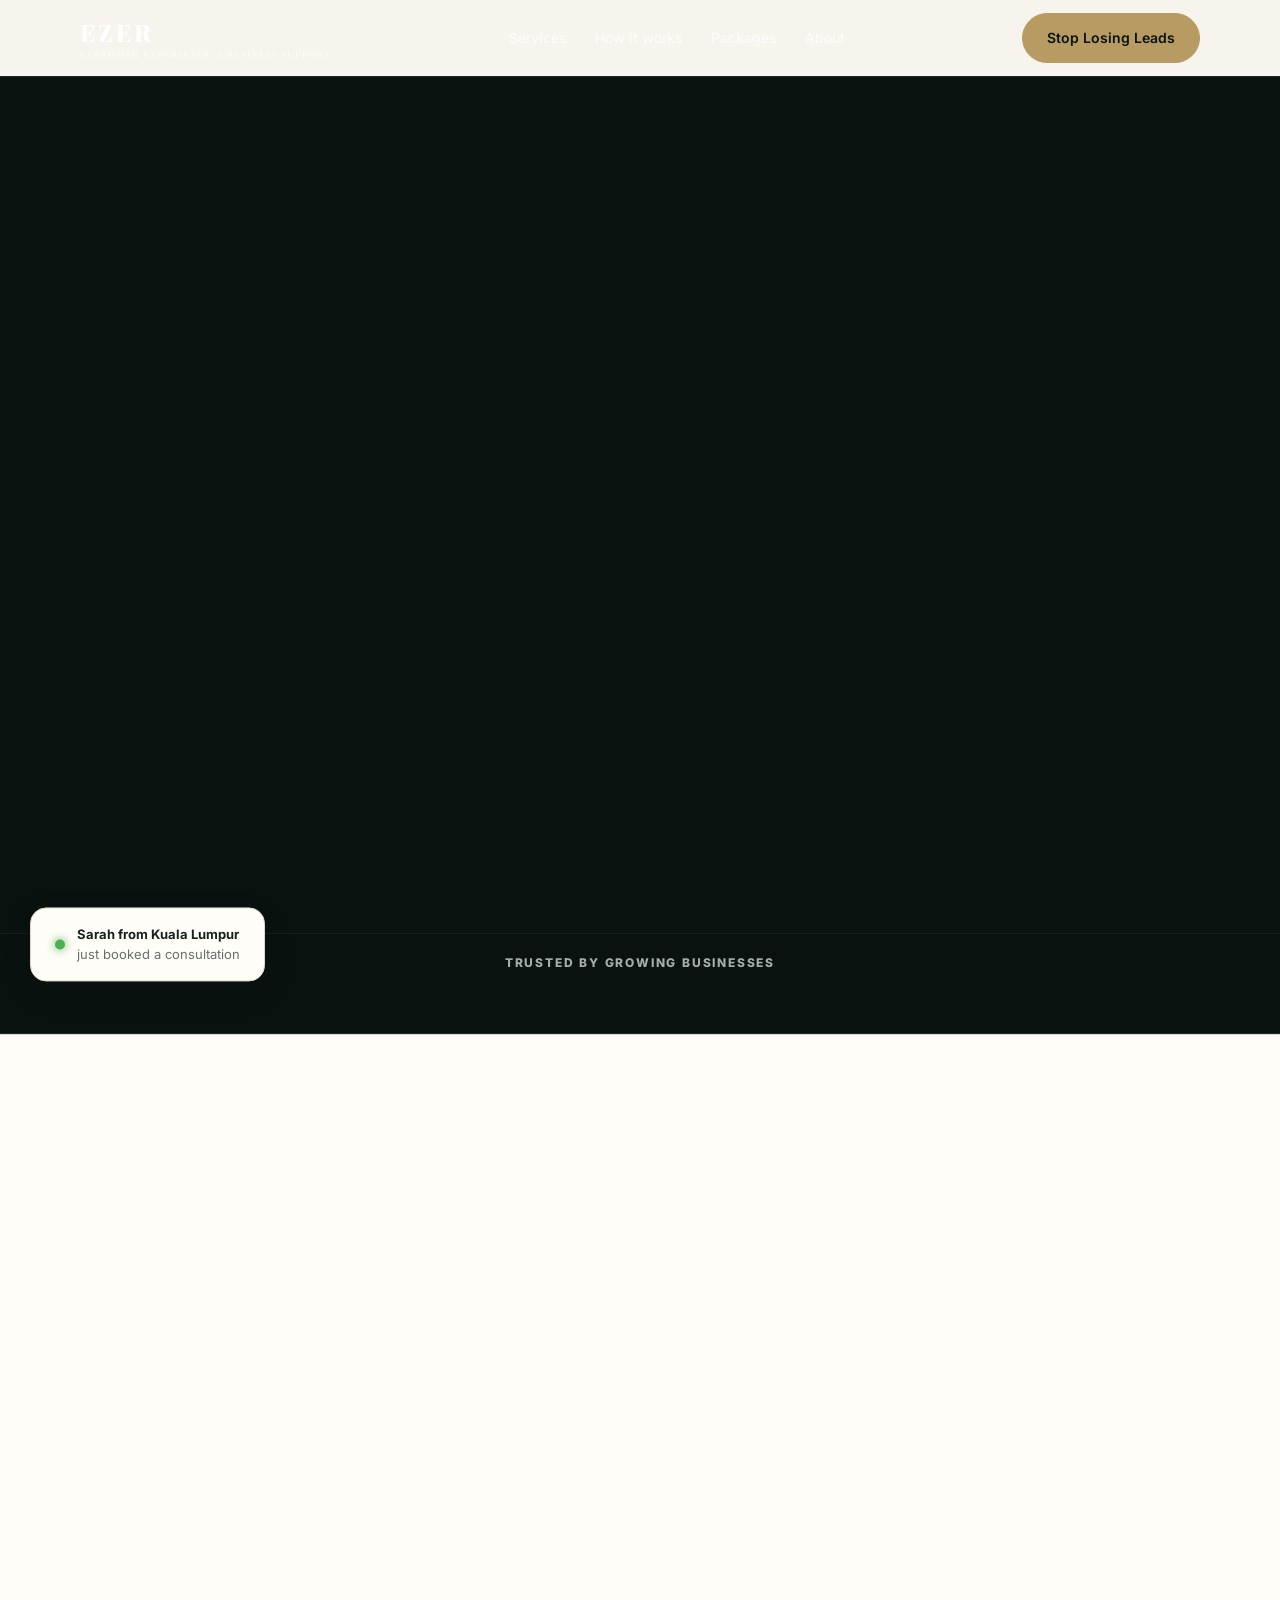
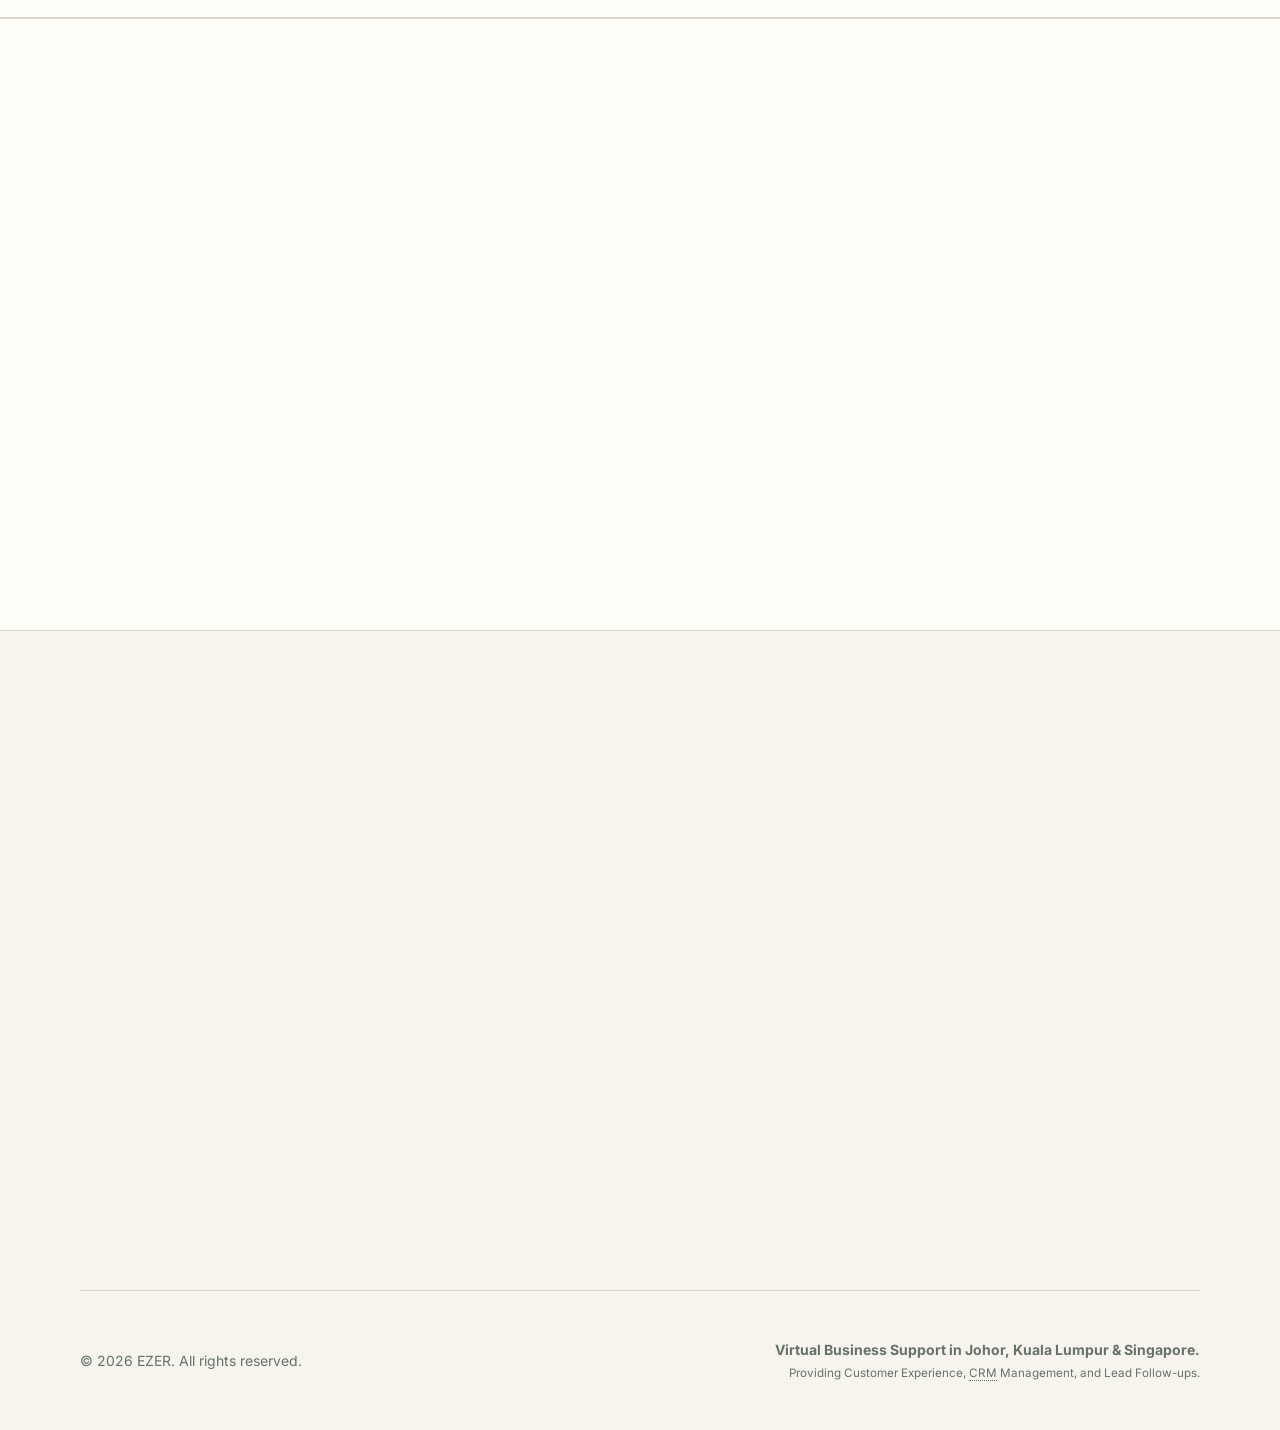
==== index.html @ 2c3c119f "UI: Align pricing CTAs, fix text wrapping, add missing-out elements" ====
<!DOCTYPE html>

<html lang="en">
<head>
<meta charset="utf-8"/>
<meta content="width=device-width, initial-scale=1" name="viewport"/>
<title>EZER — Customer Experience &amp; Business Support</title>
<link href="https://fonts.googleapis.com" rel="preconnect"/>
<link crossorigin="" href="https://fonts.gstatic.com" rel="preconnect"/>
<link href="https://fonts.googleapis.com/css2?family=Inter:wght@400;500;600;700;800&amp;family=Playfair+Display:ital,wght@0,500;0,700;0,800;1,500&amp;display=swap" rel="stylesheet"/>
<style>
:root { --bg: #f7f4ed; --surface: #fffdf8; --ink: #17221f; --muted: #66716c; --line: #ddd8cb; --sage: #718878; --sage2: #dfe8df; --gold: #b79b63; --dark: #0a120f; --radius: 24px; --nav-height: 76px; }
* { box-sizing: border-box; }
html { scroll-behavior: smooth; }
body { margin: 0; font-family: 'Inter', system-ui, sans-serif; color: var(--ink); background: var(--bg); line-height: 1.55; overflow-x: hidden; }
.root { min-height: 100vh; background: var(--bg); display: flex; flex-direction: column; }
a { color: inherit; text-decoration: none; }
.container { width: min(1120px, 92%); margin: auto; }

/* Navigation */
.nav-wrapper { position: fixed; top: 0; left: 0; right: 0; z-index: 100; background: var(--bg); border-bottom: 1px solid rgba(23,34,31,.08); transition: background 0.3s, box-shadow 0.3s; }
.nav-wrapper.scrolled { background: rgba(247, 244, 237, 0.95); backdrop-filter: blur(10px); box-shadow: 0 4px 20px rgba(0,0,0,0.05); }
.nav { height: var(--nav-height); display: flex; align-items: center; justify-content: space-between; }
.brand { font-size: 24px; font-weight: 800; letter-spacing: .12em; z-index: 101; }
.brand small { display: block; font-size: 9px; letter-spacing: .13em; font-weight: 600; color: var(--muted); margin-top: -4px; }
.links { display: flex; gap: 28px; font-size: 14px; color: var(--muted); align-items: center; }
.links a { transition: color 0.2s; font-weight: 500; }
.links a:hover { color: var(--ink); }

/* Buttons */
.btn { display: inline-flex; align-items: center; justify-content: center; padding: 13px 24px; border-radius: 999px; border: 1px solid var(--dark); font-weight: 600; font-size: 14px; transition: all 0.3s cubic-bezier(0.4, 0, 0.2, 1); cursor: pointer; text-align: center; }
.btn.primary { background: var(--dark); color: #fff; }
.btn.primary:hover { transform: translateY(-2px); box-shadow: 0 10px 20px rgba(28,42,37,.15); }
.btn.ghost { border-color: var(--line); background: var(--surface); color: var(--ink); }
.btn.ghost:hover { border-color: var(--dark); }

/* Hamburger Menu */
.menu-toggle { display: none; background: none; border: none; cursor: pointer; padding: 8px; z-index: 101; }
.menu-toggle span { display: block; width: 24px; height: 2px; background: var(--ink); margin: 5px 0; transition: 0.3s; }
.menu-toggle.active span:nth-child(1) { transform: translateY(7px) rotate(45deg); }
.menu-toggle.active span:nth-child(2) { opacity: 0; }
.menu-toggle.active span:nth-child(3) { transform: translateY(-7px) rotate(-45deg); }

/* Layout & Hero */
main { margin-top: var(--nav-height); flex-grow: 1; }
.hero { padding: 80px 0 70px; display: grid; grid-template-columns: 1.1fr 0.9fr; gap: 70px; align-items: center; }
.eyebrow { display: inline-flex; gap: 8px; align-items: center; color: var(--sage); font-size: 12px; font-weight: 800; letter-spacing: .15em; text-transform: uppercase; margin-bottom: 16px; }
.eyebrow:before { content: ""; width: 26px; height: 1px; background: var(--gold); }
h1 { font-size: clamp(40px, 6vw, 72px); line-height: 1.05; letter-spacing: -.03em; margin: 0 0 24px; font-weight: 800; }
h1 em { font-family: 'Lora', Georgia, serif; font-weight: 500; color: var(--sage); font-style: italic; }
.hero p { font-size: 18px; color: var(--muted); max-width: 580px; margin-bottom: 32px; line-height: 1.6; }
.actions { display: flex; gap: 16px; flex-wrap: wrap; }

/* Dashboard Card */
.hero-card { background: var(--dark); color: #fff; border-radius: 32px; padding: 32px; box-shadow: 0 24px 70px rgba(28,42,37,.18); position: relative; overflow: hidden; transform: perspective(1000px) rotateY(-5deg) rotateX(2deg); transition: transform 0.5s ease; }
.hero-card:hover { transform: perspective(1000px) rotateY(0deg) rotateX(0deg); }
.hero-card:after { content: ""; position: absolute; width: 300px; height: 300px; border-radius: 50%; border: 1px solid rgba(255,255,255,.08); right: -100px; top: -100px; pointer-events: none; }
.mini-label { font-size: 11px; letter-spacing: .13em; text-transform: uppercase; color: #bfc9c3; font-weight: 600; }
.dashboard { margin-top: 24px; background: rgba(255,255,255,.05); border: 1px solid rgba(255,255,255,.1); border-radius: 20px; padding: 20px; backdrop-filter: blur(10px); }
.dash-head { display: flex; justify-content: space-between; align-items: center; margin-bottom: 16px; }
.dot { width: 8px; height: 8px; border-radius: 50%; background: #b7c9a9; display: inline-block; margin-right: 8px; box-shadow: 0 0 10px rgba(183,201,169,0.5); }
.metrics { display: grid; grid-template-columns: 1fr 1fr; gap: 12px; }
.metric { background: rgba(255,255,255,.04); padding: 16px; border-radius: 16px; transition: background 0.3s; }
.metric:hover { background: rgba(255,255,255,.08); }
.metric b { display: block; font-size: 28px; line-height: 1.2; margin-bottom: 4px; font-weight: 700; }
.metric span { font-size: 12px; color: #c5cec9; font-weight: 500; }
.bar { height: 6px; background: rgba(255,255,255,.1); border-radius: 10px; margin-top: 24px; overflow: hidden; }
.bar i { display: block; width: 74%; height: 100%; background: #b7c9a9; border-radius: 10px; animation: loadBar 1.5s ease-out forwards; transform-origin: left; }
.note { font-size: 11px; color: rgba(255,255,255,0.4); margin-top: 12px; text-align: right; }

@keyframes loadBar { 0% { transform: scaleX(0); } 100% { transform: scaleX(1); } }

/* Sections */
.section { padding: 96px 0; }
.section.alt { background: var(--surface); border-top: 1px solid var(--line); border-bottom: 1px solid var(--line); }
.section-head { max-width: 680px; margin-bottom: 56px; }
.section-head h2 { font-size: clamp(32px, 4vw, 48px); line-height: 1.1; letter-spacing: -.03em; margin: 0 0 20px; font-weight: 800; }
.section-head p { color: var(--muted); font-size: 18px; line-height: 1.6; margin: 0; }

/* Grid Cards */
.grid4 { display: grid; grid-template-columns: repeat(4, 1fr); gap: 20px; }
.card { padding: 32px 24px; background: var(--surface); border: 1px solid var(--line); border-radius: 24px; transition: transform 0.3s, box-shadow 0.3s; height: 100%; display: flex; flex-direction: column; }
.card:hover { transform: translateY(-4px); box-shadow: 0 12px 24px rgba(23,34,31,.06); }
.alt .card { background: var(--bg); border-color: rgba(23,34,31,.06); }
.card .num { font-size: 12px; color: var(--gold); font-weight: 800; letter-spacing: .1em; margin-bottom: 16px; display: inline-block; }
.card h3 { margin: 0 0 12px; font-size: 20px; font-weight: 700; letter-spacing: -.01em; }
.card p { color: var(--muted); font-size: 15px; margin: 0; line-height: 1.6; flex-grow: 1; }

/* Flow */
.flow { display: grid; grid-template-columns: repeat(5, 1fr); gap: 16px; align-items: stretch; margin-top: 40px; }
.flow-item { padding: 28px 24px; border-top: 3px solid var(--sage); background: var(--surface); border-radius: 0 0 20px 20px; box-shadow: 0 4px 12px rgba(0,0,0,0.02); transition: transform 0.3s; }
.flow-item:hover { transform: translateY(-4px); }
.flow-item b { display: block; margin-bottom: 12px; font-size: 18px; font-weight: 700; color: var(--ink); }
.flow-item span { font-size: 14px; color: var(--muted); line-height: 1.5; }

/* Packages */
.packages { display: grid; grid-template-columns: repeat(4, 1fr); gap: 20px; align-items: center; }
.package { background: var(--surface); border: 1px solid var(--line); border-radius: 28px; padding: 40px 32px; position: relative; transition: all 0.3s; }
.package:hover { border-color: var(--sage); box-shadow: 0 16px 40px rgba(113,136,120,.1); }
.package.featured { border: 2px solid var(--sage); transform: translateY(-12px); box-shadow: 0 20px 50px rgba(113,136,120,.15); background: #fff; z-index: 1; }
.tag { position: absolute; right: 24px; top: 24px; background: var(--sage); color: #fff; font-size: 10px; font-weight: 800; letter-spacing: .12em; padding: 6px 12px; border-radius: 999px; }
.package h3 { font-size: 22px; margin: 0; font-weight: 700; }
.price { font-size: 42px; font-weight: 800; margin: 16px 0; letter-spacing: -.02em; }
.price small { font-size: 14px; color: var(--muted); font-weight: 600; letter-spacing: 0; }
.package p { color: var(--muted); font-size: 15px; margin: 0 0 24px; line-height: 1.5; min-height: 45px; }
.package ul { padding: 0; list-style: none; margin: 0 0 32px; }
.package li { padding: 12px 0; border-bottom: 1px solid #ece8de; font-size: 14px; display: flex; align-items: flex-start; color: var(--ink); font-weight: 500; }
.package li:last-child { border-bottom: none; }
.package li:before { content: "✓"; color: var(--sage); font-weight: 800; margin-right: 12px; font-size: 16px; }
.package .btn { width: 100%; padding: 16px; }

/* About */
.about { display: grid; grid-template-columns: 0.8fr 1.2fr; gap: 80px; align-items: center; }
.portrait { height: 460px; border-radius: 32px; background: linear-gradient(135deg, #e4e9e0, #f0ebd9); display: flex; align-items: end; justify-content: center; overflow: hidden; position: relative; }
.portrait .circle { width: 320px; height: 320px; border-radius: 50%; background: rgba(255,255,255,.5); margin-bottom: -100px; backdrop-filter: blur(5px); }
.values { display: grid; grid-template-columns: 1fr 1fr; gap: 20px; margin-top: 40px; }
.value { padding: 24px; border: 1px solid var(--line); border-radius: 20px; background: var(--surface); transition: transform 0.3s; }
.value:hover { transform: translateY(-2px); border-color: var(--sage); }
.value b { display: block; margin-bottom: 8px; font-size: 16px; font-weight: 700; }
.value span { font-size: 14px; color: var(--muted); line-height: 1.5; display: block; }
.about h2 { font-size: clamp(32px, 4vw, 48px); line-height: 1.1; letter-spacing: -.03em; margin: 16px 0 24px; font-weight: 800; }
.about p { color: var(--muted); font-size: 17px; line-height: 1.7; margin-bottom: 16px; }
.about p strong { color: var(--ink); font-weight: 600; }

/* CTA */
.cta-wrapper { max-width: 1000px; margin: 0 auto; }
.cta { background: var(--dark); color: #fff; border-radius: 36px; padding: 64px; display: flex; align-items: center; justify-content: space-between; gap: 40px; box-shadow: 0 24px 60px rgba(28,42,37,.2); position: relative; overflow: hidden; }
.cta:before { content: ""; position: absolute; width: 600px; height: 600px; background: radial-gradient(circle, rgba(113,136,120,0.15) 0%, rgba(0,0,0,0) 70%); top: -300px; right: -200px; pointer-events: none; }
.cta h2 { font-size: clamp(32px, 4vw, 48px); line-height: 1.1; margin: 0 0 16px; letter-spacing: -.03em; font-weight: 800; }
.cta p { color: #c5cec9; max-width: 480px; font-size: 18px; margin: 0; line-height: 1.6; }
.cta .actions { flex-shrink: 0; }

/* Footer */
.footer { padding: 48px 0; color: var(--muted); font-size: 14px; display: flex; justify-content: space-between; align-items: center; border-top: 1px solid var(--line); flex-wrap: wrap; gap: 16px; }

/* Responsive */
@media (max-width: 1024px) {
  .hero { grid-template-columns: 1fr; gap: 56px; padding-top: 40px; text-align: center; }
  .hero p { margin-left: auto; margin-right: auto; }
  .actions { justify-content: center; }
  .hero-card { transform: none; max-width: 600px; margin: 0 auto; }
  .hero-card:hover { transform: none; }
  .packages { grid-template-columns: 1fr; max-width: 500px; margin: 0 auto; }
  .package.featured { transform: none; }
  .about { grid-template-columns: 1fr; gap: 48px; }
  .portrait { height: 400px; max-width: 600px; margin: 0 auto; }
}

@media (max-width: 850px) {
  .menu-toggle { display: block; }
  .links { position: fixed; top: var(--nav-height); left: 0; right: 0; background: var(--surface); flex-direction: column; padding: 32px 24px; gap: 24px; border-bottom: 1px solid var(--line); box-shadow: 0 10px 20px rgba(0,0,0,0.05); transform: translateY(-100%); opacity: 0; visibility: hidden; transition: all 0.3s cubic-bezier(0.4, 0, 0.2, 1); z-index: 99; }
  .links.active { transform: translateY(0); opacity: 1; visibility: visible; }
  .links a { font-size: 18px; width: 100%; text-align: center; }
  .links .btn { display: none; }
  
  .grid4, .flow { grid-template-columns: repeat(2, 1fr); }
  .cta { flex-direction: column; align-items: flex-start; padding: 48px 32px; }
  .cta-wrapper { padding: 0 16px; }
}

@media (max-width: 520px) {
  .grid4, .flow, .values, .metrics { grid-template-columns: 1fr; }
  .section { padding: 64px 0; }
  .hero { padding-bottom: 40px; }
  .footer { flex-direction: column; text-align: center; justify-content: center; }
  .cta h2 { font-size: 32px; }
}

/* Animations */
.fade-in { animation: fadeIn 0.8s ease-out forwards; opacity: 0; transform: translateY(20px); }
@keyframes fadeIn { to { opacity: 1; transform: translateY(0); } }

h1, h2, h3, .brand { font-family: 'Playfair Display', serif; }
.hero-wrapper { background: var(--dark); color: #fff; padding-top: var(--nav-height); border-bottom: 1px solid rgba(255,255,255,0.1); }
.hero-wrapper .eyebrow, .hero-wrapper p { color: #a1b0aa; }
.hero-wrapper h1 em { color: var(--gold); }
.nav-wrapper:not(.scrolled) { background: transparent; border-bottom-color: rgba(255,255,255,0.1); color: #fff; }
.nav-wrapper:not(.scrolled) .brand small { color: rgba(255,255,255,0.6); }
.nav-wrapper:not(.scrolled) .links a { color: rgba(255,255,255,0.7); }
.nav-wrapper:not(.scrolled) .links a:hover { color: #fff; }
.nav-wrapper:not(.scrolled) .btn.primary { background: var(--gold); color: var(--dark); border-color: var(--gold); }
.nav-wrapper:not(.scrolled) .menu-toggle span { background: #fff; }

.hero-card {
    background: rgba(255, 255, 255, 0.03) !important;
    border: 1px solid rgba(255, 255, 255, 0.05);
    backdrop-filter: blur(20px);
    -webkit-backdrop-filter: blur(20px);
    box-shadow: 0 30px 60px rgba(0,0,0,0.4), inset 0 1px 0 rgba(255,255,255,0.1) !important;
}

.floating-cta { position: fixed; bottom: 30px; right: 30px; z-index: 90; opacity: 0; visibility: hidden; transform: translateY(20px); transition: all 0.3s cubic-bezier(0.4, 0, 0.2, 1); }
.floating-cta.visible { opacity: 1; visibility: visible; transform: translateY(0); }
.floating-cta .btn { box-shadow: 0 10px 25px rgba(183, 155, 99, 0.4); background: var(--gold); color: var(--dark); border-color: var(--gold); padding: 16px 28px; font-size: 15px; }

/* Tabs CSS */
.services-tabs { display: grid; grid-template-columns: 1fr 2fr; gap: 40px; margin-top: 40px; align-items: start; }
.tab-nav { display: flex; flex-direction: column; gap: 12px; }
.tab-btn { text-align: left; padding: 20px; background: none; border: 1px solid var(--line); border-radius: 16px; font-size: 18px; font-weight: 600; font-family: 'Playfair Display', serif; cursor: pointer; transition: all 0.3s; color: var(--muted); }
.tab-btn.active { background: var(--surface); border-color: var(--gold); color: var(--ink); box-shadow: 0 8px 20px rgba(0,0,0,0.03); }
.tab-pane { display: none; padding: 40px; background: var(--surface); border: 1px solid var(--line); border-radius: 24px; height: 100%; animation: fadeIn 0.4s ease; }
.tab-pane.active { display: block; }
.tab-pane h3 { font-size: 24px; margin-top: 0; margin-bottom: 16px; color: var(--ink); }
.tab-pane p { font-size: 16px; color: var(--muted); line-height: 1.6; }

@media(max-width: 850px) { 
    .services-tabs { grid-template-columns: 1fr; gap: 24px; } 
    .tab-nav { display: grid; grid-template-columns: 1fr 1fr; gap: 12px; flex-direction: unset; overflow-x: visible; padding-bottom: 0; } 
    .tab-btn { white-space: normal; font-size: 15px; padding: 16px 12px; text-align: center; } 
}
@media(max-width: 520px) {
    .tab-nav { grid-template-columns: 1fr; }
}

/* Kinetic typography word split */
.split-word { display: inline-block; overflow: hidden; vertical-align: bottom; padding-right: 0.25em; margin-right: -0.25em; }
.split-word-inner { display: inline-block; transform: translateY(100%); opacity: 0; }

/* Sticky Journey */
.journey-grid { display: grid; grid-template-columns: 1fr 1fr; gap: 60px; align-items: start; }
.journey-sticky { position: sticky; top: 120px; }
.journey-cards { display: flex; flex-direction: column; gap: 24px; }
@media(max-width: 850px) { .journey-grid { grid-template-columns: 1fr; } .journey-sticky { position: relative; top: 0; } }

    /* Floating Inputs */
    .float-input:focus, .float-input:not(:placeholder-shown) { border-color: var(--gold) !important; }
    .float-input:focus + label, .float-input:not(:placeholder-shown) + label { transform: translateY(-24px) scale(0.85); left: 12px !important; background: #fff; padding: 0 4px; color: var(--gold) !important; }
    /* Quiz Buttons */
    .quiz-btn:hover { border-color: var(--gold) !important; color: var(--gold); }
    
    /* Sleek Packages Override */
    .packages { gap: 32px; align-items: stretch; margin-top: 48px; }
    .package { background: rgba(255,253,248,0.7); backdrop-filter: blur(20px); border: 1px solid rgba(23,34,31,0.08); box-shadow: 0 10px 40px rgba(0,0,0,0.02); padding: 48px 32px; display: flex; flex-direction: column; transition: transform 0.4s cubic-bezier(0.16, 1, 0.3, 1), box-shadow 0.4s; }
    .package:hover { transform: translateY(-8px); box-shadow: 0 20px 50px rgba(183,155,99,0.1); border-color: var(--gold); }
    .package.featured { background: var(--dark); color: #fff; border: 1px solid rgba(255,255,255,0.1); transform: scale(1.05); box-shadow: 0 30px 60px rgba(10,18,15,0.3); position: relative; z-index: 10; }
    .package.featured:hover { transform: scale(1.05) translateY(-8px); border-color: var(--gold); }
    .package.featured h3, .package.featured .price { color: #fff; }
    .package.featured p, .package.featured li { color: #c5cec9; border-bottom-color: rgba(255,255,255,0.05); }
    .package.featured li:before { color: var(--gold); }
    .package .btn { margin-top: auto; }
    
    /* Remove static fade-in animation, GSAP will handle it */
    .fade-in { opacity: 0; visibility: hidden; animation: none !important; transform: none !important; }
    
    /* Sleeker Flow cards */
    .flow-item { background: transparent; border: 1px solid var(--line); border-radius: 20px; border-top: 1px solid var(--line); box-shadow: none; padding: 32px 24px; position: relative; overflow: hidden; }
    .flow-item:before { content:''; position:absolute; top:0; left:0; width:100%; height:4px; background: var(--sage); transform: scaleX(0); transform-origin: left; transition: transform 0.4s; }
    .flow-item:hover:before { transform: scaleX(1); }
    
    /* ROI Custom Range Sliders */
    input[type=range] { -webkit-appearance: none; background: transparent; }
    input[type=range]::-webkit-slider-thumb { -webkit-appearance: none; height: 24px; width: 24px; border-radius: 50%; background: var(--gold); cursor: pointer; margin-top: -10px; box-shadow: 0 2px 10px rgba(0,0,0,0.1); }
    input[type=range]::-webkit-slider-runnable-track { width: 100%; height: 4px; cursor: pointer; background: var(--line); border-radius: 4px; }
    
    /* General Cleanups to reduce wordiness */
    .section-head p { max-width: 500px; margin-top: 12px; }
    
.price { white-space: nowrap; font-size: 38px !important; }
.package li.miss-out:before { content: "✗" !important; color: #d9534f !important; font-size: 16px; margin-right: 12px; }
.package li.miss-out { color: var(--muted); font-style: italic; }
</style>
<script src="https://cdnjs.cloudflare.com/ajax/libs/gsap/3.12.2/gsap.min.js"></script><script src="https://cdnjs.cloudflare.com/ajax/libs/gsap/3.12.2/ScrollTrigger.min.js"></script><link as_="style" href="https://fonts.googleapis.com/css2?family=Inter:wght@400;500;600;700;800&amp;family=Playfair+Display:ital,wght@0,500;0,700;0,800;1,500&amp;display=swap" rel="preload"/><script type="application/ld+json">{"@context": "https://schema.org", "@type": "ProfessionalService", "name": "EZER Customer Experience", "description": "Virtual Business Support in Johor, Kuala Lumpur & Singapore", "areaServed": ["Johor", "Kuala Lumpur", "Singapore"]}</script><script src="config.js"></script></head>
<body>
<div class="root">
<div class="nav-wrapper" id="nav-wrapper">
<header class="container nav">
<a class="brand" href="#top">EZER<small>CUSTOMER EXPERIENCE &amp; BUSINESS SUPPORT</small></a>
<nav class="links" id="nav-links">
<a href="#services">Services</a>
<a href="#how">How it works</a>
<a href="#packages">Packages</a>
<a href="#about">About</a>
<a class="btn primary mobile-only" href="#contact" style="display: none;">Stop Losing Leads</a>
</nav>
<div style="display: flex; align-items: center; gap: 16px;">
<a class="btn primary desktop-only" href="#contact">Stop Losing Leads</a>
<button aria-label="Toggle menu" class="menu-toggle" id="menu-toggle">
<span></span><span></span><span></span>
</button>
</div>
</header>
</div>
<main id="top">
<div class="hero-wrapper"><section class="container hero">
<div class="fade-in">
<div class="eyebrow">Customer Experience · Business Support</div>
<h1 class="kinetic-text">Stop missing enquiries.<br/><em>We help you recover up to 40% of lost leads.</em></h1>
<p>EZER helps growing businesses manage enquiries, follow-ups and customer relationships through thoughtful service, organised systems and smart technology.</p>
<div class="actions">
<a aria-label="Stop Losing Leads - Book Consultation" class="btn primary magnetic-btn" href="#contact">Stop Losing Leads</a>
<a aria-label="Explore Services" class="btn ghost magnetic-btn" href="#services">Stop Missing Leads</a>
</div>
</div>
<div class="hero-card fade-in" style="animation-delay: 0.2s;">
<div class="mini-label">EZER Client Snapshot</div>
<div class="dashboard">
<div class="dash-head">
<span><i class="dot"></i>Customer Journey</span>
<span class="mini-label">Sample</span>
</div>
<div class="metrics">
<div class="metric"><b>86</b><span>New enquiries</span></div>
<div class="metric"><b>74</b><span>Follow-ups completed</span></div>
<div class="metric"><b>31</b><span>Appointments</span></div>
<div class="metric"><b>18</b><span>Customers converted</span></div>
</div>
<div class="bar"><i></i></div>
<div class="note">Sample dashboard · illustrative figures</div>
</div>
</div>
</section>
<div class="logo-ticker-wrapper" style="background: var(--dark); padding: 20px 0; border-top: 1px solid rgba(255,255,255,0.05); overflow: hidden; white-space: nowrap;">
<div class="eyebrow" style="text-align:center; display:block; margin-bottom:16px;">Trusted by growing businesses</div>
<div id="logoTicker" style="display: inline-block; white-space: nowrap; animation: ticker 20s linear infinite;">
<!-- Populated by JS -->
</div>
<style>
                @keyframes ticker { 0% { transform: translateX(0); } 100% { transform: translateX(-50%); } }
                .ticker-logo { height: 40px; margin: 0 40px; opacity: 0.5; filter: grayscale(100%) invert(100%); transition: 0.3s; }
                .ticker-logo:hover { opacity: 1; }
            </style>
</div>
</div>
<section class="section alt" id="who-is-this-for">
<div class="container" style="text-align: center;">
<div class="section-head fade-in" style="margin: 0 auto 40px;">
<div class="eyebrow">Who is this for?</div>
<h2>Perfect for Coaches, Agencies, and E-commerce.</h2>
<p>If you have high enquiry volume but struggle to keep up with follow-ups, we are your growth engine.</p>
</div>
<div class="hours-saved-wrapper fade-in" style="background: var(--surface); padding: 40px; border-radius: 24px; border: 1px solid var(--line); display: inline-block; min-width: 300px;">
<div class="metric">
<b id="hoursSavedCounter" style="font-size: 48px; color: var(--gold); font-family: 'Playfair Display', serif;">14,250</b>
<span style="font-size: 14px; text-transform: uppercase; letter-spacing: 0.1em; font-weight: 700; color: var(--ink); display: block; margin-top: 8px;">Hours of Admin Saved</span>
</div>
</div>
</div>
</section>
<section class="section alt">
<div class="container">
<div class="section-head fade-in">
<div class="eyebrow">The opportunity</div>
<h2>Where are your customers falling through the cracks?</h2>
<p>Growing businesses often have the demand — but not enough time or structure to consistently manage every enquiry.</p>
</div>
<div class="grid4">
<div class="card fade-in" style="animation-delay: 0.1s;">
<span class="num">01</span>
<h3>Missed enquiries</h3>
<p>It's 11 PM, you're exhausted, and you still have 14 DMs to answer.</p>
</div>
<div class="card fade-in" style="animation-delay: 0.2s;">
<span class="num">02</span>
<h3>Forgotten follow-ups</h3>
<p>A warm lead slips away because no one remembered to check back in.</p>
</div>
<div class="card fade-in" style="animation-delay: 0.3s;">
<span class="num">03</span>
<h3>Scattered information</h3>
<p>Customer details are lost across WhatsApp, random notes, and chaotic sheets.</p>
</div>
<div class="card fade-in" style="animation-delay: 0.4s;">
<span class="num">04</span>
<h3>Owner overload</h3>
<p>You're spending 15 hours a week answering the same basic questions.</p>
</div>
</div>
</div>
</section>
<section class="section alt" id="quiz">
<div class="container">
<div class="quiz-container fade-in" style="max-width: 600px; margin: 0 auto; background: #fff; padding: 40px; border-radius: 24px; box-shadow: 0 20px 40px rgba(0,0,0,0.04); border: 1px solid var(--line);">
<div class="eyebrow" style="margin-bottom:24px;">Find Your Bottleneck</div>
<div class="quiz-step" id="quiz-step-1">
<h3 style="font-size:24px; margin-top:0;">What's your biggest daily headache?</h3>
<button class="quiz-btn" onclick="nextQuiz(2, 'foundation')" style="display:block; width:100%; text-align:left; padding:16px; margin-bottom:12px; background:var(--surface); border:1px solid var(--line); border-radius:12px; cursor:pointer; font-size:16px;">Answering the same basic DMs over and over.</button>
<button class="quiz-btn" onclick="nextQuiz(2, 'scaling')" style="display:block; width:100%; text-align:left; padding:16px; margin-bottom:12px; background:var(--surface); border:1px solid var(--line); border-radius:12px; cursor:pointer; font-size:16px;">Warm leads slipping away because I forgot to follow up.</button>
<button class="quiz-btn" onclick="nextQuiz(2, 'automator')" style="display:block; width:100%; text-align:left; padding:16px; margin-bottom:12px; background:var(--surface); border:1px solid var(--line); border-radius:12px; cursor:pointer; font-size:16px;">Keeping my chaotic operations and CRM organized.</button>
</div>
<div class="quiz-step" id="quiz-step-2" style="display:none;">
<h3 style="font-size:24px; margin-top:0;">How many enquiries do you get a week?</h3>
<button class="quiz-btn" onclick="showQuizResult()" style="display:block; width:100%; text-align:left; padding:16px; margin-bottom:12px; background:var(--surface); border:1px solid var(--line); border-radius:12px; cursor:pointer; font-size:16px;">Under 50</button>
<button class="quiz-btn" onclick="showQuizResult()" style="display:block; width:100%; text-align:left; padding:16px; margin-bottom:12px; background:var(--surface); border:1px solid var(--line); border-radius:12px; cursor:pointer; font-size:16px;">50 to 120</button>
<button class="quiz-btn" onclick="showQuizResult()" style="display:block; width:100%; text-align:left; padding:16px; margin-bottom:12px; background:var(--surface); border:1px solid var(--line); border-radius:12px; cursor:pointer; font-size:16px;">More than 120</button>
</div>
<div id="quiz-result" style="display:none; text-align:center;">
<h3 style="font-size:28px; margin-top:0; color:var(--gold);">We Found Your Match</h3>
<p style="font-size:16px; color:var(--muted);">Based on your operations, we recommend <strong><span id="quizRecommendation">The Scaling Engine</span></strong>.</p>
<a class="btn primary" href="#packages" onclick="document.getElementById('quiz-result').style.display='none'; document.getElementById('quiz-step-1').style.display='block';">View Package Details</a>
</div>
</div>
</div>
</section>
<section class="section">
<div class="container">
<div class="section-head fade-in">
<div class="eyebrow">The EZER difference</div>
<h2>From enquiry to relationship.</h2>
<p>We bring structure to the customer journey so fewer opportunities are forgotten.</p>
</div>
<div class="flow fade-in" style="animation-delay: 0.2s;">
<div class="flow-item"><b>Enquiry</b><span>Customer reaches out.</span></div>
<div class="flow-item"><b>Respond</b><span>Professional, timely communication.</span></div>
<div class="flow-item"><b>Follow up</b><span>Every lead has a next step.</span></div>
<div class="flow-item"><b>Convert</b><span>Appointments and quotations move forward.</span></div>
<div class="flow-item"><b>Retain</b><span>Better care after the sale.</span></div>
</div>
</div>
</section>
<section class="section alt" id="services">
<div class="container">
<div class="section-head fade-in">
<div class="eyebrow">What we do</div>
<h2>Human care. Smarter systems.</h2>
</div>
<div class="services-tabs fade-in">
<div class="tab-nav">
<button class="tab-btn active" data-target="tab-0">Customer Experience</button>
<button class="tab-btn" data-target="tab-1">Lead &amp; Follow-Up</button>
<button class="tab-btn" data-target="tab-2">Business Support</button>
<button class="tab-btn" data-target="tab-3">AI &amp; Automation</button>
</div>
<div class="tab-content-container">
<div class="tab-pane active" id="tab-0"><h3>Customer Experience</h3><p>Enquiry handling, customer communication, appointment coordination and feedback tracking.</p></div>
<div class="tab-pane" id="tab-1"><h3>Lead &amp; Follow-Up</h3><p>Lead tracking, quotation follow-ups, appointment follow-ups and lost-lead recovery.</p></div>
<div class="tab-pane" id="tab-2"><h3>Business Support</h3><p><span style="border-bottom:1px dotted var(--muted); cursor:help;" title="Customer Relationship Management software">CRM</span> updates, customer databases, reporting, SOPs and workflow organisation.</p></div>
<div class="tab-pane" id="tab-3"><h3>AI &amp; Automation</h3><p>AI-assisted responses, reminders, reporting and practical process automation.</p></div>
</div>
</div>
</div>
</section>
<section class="section" id="how"><div class="container"><div class="section-head fade-in"><div class="eyebrow">Why work with me</div><h2>Experience that connects sales and service.</h2><p>EZER brings practical experience across the customer journey, from first enquiry to follow-up and retention.</p></div><div class="grid4"><div class="card fade-in" style="animation-delay: 0.1s;"><span class="num">01</span><h3>Sales &amp; Relationships</h3><p>Experience managing client relationships, renewals, quotations and sales follow-ups.</p></div><div class="card fade-in" style="animation-delay: 0.2s;"><span class="num">02</span><h3>Customer Experience</h3><p>Professional communication, enquiry handling, complaints and customer care.</p></div><div class="card fade-in" style="animation-delay: 0.3s;"><span class="num">03</span><h3><span style="border-bottom:1px dotted var(--muted); cursor:help;" title="Customer Relationship Management software">CRM</span> &amp; Operations</h3><p>Hands-on experience organising customer information, workflows and business systems.</p></div><div class="card fade-in" style="animation-delay: 0.4s;"><span class="num">04</span><h3>Leadership</h3><p>Team leadership experience with a focus on accountability, service quality and results.</p></div></div></div></section><section class="section alt" id="packages">
<div class="container">
<div class="section-head fade-in fade-in">
<div class="eyebrow">Packages</div>
<h2>An investment in growth, not an expense.</h2>
<p>Every missed lead is lost revenue. By securing your customer journey, EZER pays for itself. The more leads you capture, the more revenue comes in.</p>
<div class="currency-toggle fade-in" style="margin-top: 24px; display: inline-flex; background: var(--surface); border: 1px solid var(--line); border-radius: 99px; padding: 4px;">
<button class="curr-btn active" data-curr="RM" style="padding: 8px 16px; border-radius: 99px; border:none; background:var(--dark); color:#fff; cursor:pointer; font-weight:600; font-size:14px; transition:0.3s;">RM</button>
<button class="curr-btn" data-curr="SGD" style="padding: 8px 16px; border-radius: 99px; border:none; background:transparent; color:var(--ink); cursor:pointer; font-weight:600; font-size:14px; transition:0.3s;">SGD</button>
<button class="curr-btn" data-curr="USD" style="padding: 8px 16px; border-radius: 99px; border:none; background:transparent; color:var(--ink); cursor:pointer; font-weight:600; font-size:14px; transition:0.3s;">USD</button>
</div>
</div>
<div class="packages"><div class="package fade-in" style="animation-delay: 0.05s;">
<h3>The Trial <span style="color: var(--muted);">Run</span></h3>
<div class="price">RM300 <small>/ month</small></div>
<p>A low-risk test package. Perfect for small businesses wanting to experience professional support on a strict budget.</p>
<ul>
<li>Up to 20 enquiries / mo</li>
<li>Standard response time</li>
<li>WhatsApp &amp; Email support</li>
<li>End-of-month review</li>
</ul>
<div style="flex-grow: 1;"></div>
<a class="btn ghost" href="#contact">Test The Waters</a>
</div>
<div class="package fade-in" style="animation-delay: 0.1s;">
<h3>The Lead <span style="color: var(--sage);">Catcher</span></h3>
<div class="price">RM600 <small>/ month</small></div>
<p>Stop the bleeding. For businesses losing money because they can't reply to basic enquiries fast enough.</p>
<ul>
<li>Up to 50 enquiries</li>
<li>Lead recording</li>
<li>Basic follow-up</li>
<li>Customer database updates</li>
<li>Monthly summary</li>
<li>AI-assisted drafting</li>
</ul>
<a class="btn ghost magnetic-btn" href="#contact">Stop Losing Leads</a>
</div>
<div class="package featured fade-in" style="animation-delay: 0.2s;">
<div style="display:inline-flex; align-items:center; gap:8px; padding:6px 14px; border-radius:99px; border:1px solid rgba(183, 155, 99, 0.3); background: rgba(183, 155, 99, 0.15); position:absolute; top:-16px; left:24px; z-index:2; box-shadow: 0 4px 12px rgba(0, 0, 0, 0.2); backdrop-filter: blur(4px);">
<span style="display:block; width:6px; height:6px; background:#b79b63; border-radius:50%; box-shadow:0 0 0 rgba(183, 155, 99, 0.4); animation: pulse-gold 2s infinite;"></span>
<span style="font-size:10px; font-weight:800; letter-spacing:1.2px; color:#b79b63; text-transform:uppercase;">Most Popular</span>
</div>
<h3>The Follow-Up <span style="color: var(--gold);">Engine</span></h3>
<div class="price">RM1,200 <small>/ month</small></div>
<p>Harvard research shows waiting 10 mins to reply drops conversion by 400%. We ensure you hit the 5-minute golden window.</p>
<ul>
<li>Up to 120 enquiries</li>
<li>Lead &amp; follow-up management</li>
<li>Appointment coordination</li>
<li>Quotation follow-up</li>
<li><span style="border-bottom:1px dotted var(--muted); cursor:help;" title="Customer Relationship Management software">CRM</span> management</li>
<li>Weekly reporting</li>
<li>Basic workflow organisation</li>
</ul>
<a class="btn primary magnetic-btn" href="#contact">Stop Losing Leads</a>
</div>
<div class="package fade-in" style="animation-delay: 0.3s;">
<div style="display:inline-flex; align-items:center; gap:8px; padding:6px 14px; border-radius:99px; border:1px solid rgba(220, 38, 38, 0.2); background: #fef2f2; position:absolute; top:-16px; left:24px; z-index:2; box-shadow: 0 4px 12px rgba(220, 38, 38, 0.05);">
<span style="display:block; width:6px; height:6px; background:#dc2626; border-radius:50%; box-shadow:0 0 0 rgba(220, 38, 38, 0.4); animation: pulse-live 2s infinite;"></span>
<span style="font-size:10px; font-weight:800; letter-spacing:1.2px; color:#dc2626; text-transform:uppercase;">2 Spots Available</span>
</div><h3>The All-In-One <span style="background: linear-gradient(90deg, #b79b63, #d9534f); -webkit-background-clip: text; -webkit-text-fill-color: transparent;">Team</span></h3>
<div class="price">RM2,000 <small>/ month</small></div>
<p>Offload your entire cognitive load. Complete delegation of your customer journey so you can focus exclusively on scaling.</p>
<ul>
<li>Up to 250 enquiries</li>
<li>Everything in Growth</li>
<li>SOP creation</li>
<li>Basic automation</li>
<li>Conversion analysis</li>
<li>Customer feedback analysis</li>
<li>Monthly owner review</li>
</ul>
<a class="btn ghost magnetic-btn" href="#contact">Stop Losing Leads</a>
</div>
<div class="coi-banner fade-in" style="grid-column: 1 / -1; background: var(--dark); color: white; padding: 32px; border-radius: 24px; text-align: center; margin-top: 24px;">
<h3 style="color: var(--gold); margin-bottom: 8px;">The Cost of Inaction</h3>
<p style="margin:0; font-size: 16px;">Every missed WhatsApp is a lost sale. Stop leaving money on the table.<br/><strong style="color: #fff;">First 14 days risk-free. Cancel anytime.</strong></p>
</div>
</div>
</div>
</section>
<section class="section" id="roi-calculator">
<div class="container">
<div class="section-head fade-in" style="text-align: center; margin: 0 auto 56px;">
<div class="eyebrow">Calculate Your ROI</div>
<h2>How much is inaction costing you?</h2>
</div>
<div class="roi-widget fade-in" style="max-width: 800px; margin: 0 auto; background: var(--surface); border: 1px solid var(--line); border-radius: 32px; padding: 48px; display: grid; grid-template-columns: 1fr 1fr; gap: 48px; align-items: center;">
<div class="roi-controls">
<label style="display:block; font-weight:700; margin-bottom:12px;">Missed Enquiries per Month: <span id="leadsVal" style="color:var(--gold);">15</span></label>
<input id="leadsSlider" max="100" min="1" style="width:100%; margin-bottom: 32px;" type="range" value="15"/>
<label style="display:block; font-weight:700; margin-bottom:12px;">Average Deal Size: <span id="dealVal" style="color:var(--gold);">RM 500</span></label>
<input id="dealSlider" max="5000" min="50" step="50" style="width:100%;" type="range" value="500"/>
</div>
<div class="roi-results" style="background: var(--dark); color: white; padding: 32px; border-radius: 24px; text-align: center;">
<p style="margin:0; color:#a1b0aa; font-size:14px; text-transform:uppercase; letter-spacing:0.1em; font-weight:600;">Potential Lost Revenue</p>
<div id="lostRev" style="font-size:42px; font-family:'Playfair Display'; font-weight:800; color:#d9534f; margin: 12px 0;">RM 7,500</div>
<p style="margin:0; color:#a1b0aa; font-size:14px; text-transform:uppercase; letter-spacing:0.1em; font-weight:600;">EZER Can Help Recover Up To</p>
<div id="recoveredRev" style="font-size:32px; font-family:'Playfair Display'; font-weight:800; color:#4caf50; margin: 12px 0 0;">RM 3,000 / mo</div>
</div>
</div>
</div>
</section>
<section class="section" id="about">
<div class="container about">
<div class="portrait fade-in"><img alt="Kenisha, Founder of EZER" src="[data-uri]" style="width:100%;height:100%;object-fit:cover;object-position:center top"/>
<div id="founderVidTrigger" style="position: absolute; bottom: 30px; left: 30px; background: var(--surface); padding: 12px 24px; border-radius: 99px; display: flex; align-items: center; gap: 12px; cursor: pointer; box-shadow: 0 10px 30px rgba(0,0,0,0.1); border: 1px solid var(--line); transition: transform 0.3s;">
<div style="width: 32px; height: 32px; background: var(--gold); border-radius: 50%; display: flex; align-items: center; justify-content: center; color: var(--dark);">▶</div>
<b style="font-size: 14px; color: var(--ink);">Watch Greeting</b>
</div>
<div id="founderVidModal" style="display:none; position:fixed; top:0; left:0; width:100%; height:100%; background:rgba(0,0,0,0.9); z-index:9999; align-items:center; justify-content:center;">
<div style="width:90%; max-width:800px; position:relative;">
<button onclick="document.getElementById('founderVidModal').style.display='none'" style="position:absolute; top:-40px; right:0; background:none; border:none; color:#fff; font-size:24px; cursor:pointer;">× Close</button>
<div style="padding-top:56.25%; position:relative;">
<iframe id="founderIframe" src="" style="position:absolute; top:0; left:0; width:100%; height:100%; border:none; border-radius:16px;"></iframe>
</div>
</div>
</div>
</div>
<div class="fade-in" style="animation-delay: 0.2s;">
<div class="eyebrow">Meet the Founder</div>
<h2>Hi, I'm Kenisha.</h2><a class="btn ghost" href="#" id="linkedinLink" style="padding: 8px 16px; font-size: 12px; margin-top: 16px;">View LinkedIn Profile ↗</a>
<p>I’m a <strong>Sales &amp; Customer Experience professional</strong> with experience in relationship management, client care, sales follow-up, <span style="border-bottom:1px dotted var(--muted); cursor:help;" title="Customer Relationship Management software">CRM</span>, compliance services and team leadership.</p>
<p>My strength is connecting <strong>people, sales and process</strong>, turning enquiries into opportunities, keeping follow-ups moving and creating more organised customer journeys.</p>
<p><strong>EZER</strong> means help and support, inspired by the Hebrew word <em>ezer</em>. That experience became the foundation for EZER, bringing professional customer care, sales follow-up and operational support to growing businesses.</p>
<div class="values">
<div class="value">
<b>Customer-First</b>
<span>Service that builds trust and loyalty.</span>
</div>
<div class="value">
<b>Commercial</b>
<span>Support designed around retention and growth.</span>
</div>
<div class="value">
<b>Operational</b>
<span>Clear systems for consistent execution.</span>
</div>
<div class="value">
<b>Faith &amp; Integrity</b>
<span>Faithfulness, honesty and excellence.</span>
</div>
</div><a class="btn ghost" href="#journey" style="margin-top:20px">Read My Journey →</a>
</div>
</div>
</section><section class="section alt" id="journey"><div class="container">
<div class="container journey-grid">
<div class="journey-sticky">
<div class="section-head fade-in"><div class="eyebrow">My journey</div><h2>From humble beginnings to building EZER.</h2><p>Every role taught me something about people, resilience, service, sales and leadership.</p></div>
</div>
<div class="journey-cards">
<div class=""><div class="card fade-in" style="animation-delay: 0.1s;"><span class="num">01</span><h3>Where It Started</h3><p>During my STPM years, I worked part-time at a McDonald’s drive-thru, taught at a tuition centre and took on various odd jobs. Those early experiences taught me the value of hard work, discipline and showing up.</p></div><div class="card fade-in" style="animation-delay: 0.2s;"><span class="num">02</span><h3>Education &amp; Growth</h3><p>While working as a Telesales Representative, I pursued my Bachelor’s Degree in Accountancy part-time and graduated with Distinction. Balancing work and study strengthened my discipline, resilience and commitment to growth.</p></div><div class="card fade-in" style="animation-delay: 0.3s;"><span class="num">03</span><h3>Sales to Leadership</h3><p>I began my professional career with a leading Singapore telecommunications company as a Telesales Representative, progressing through Trainer, Team Leader and Team Manager roles.</p></div><div class="card fade-in" style="animation-delay: 0.4s;"><span class="num">04</span><h3>From Service to EZER</h3><p>I later joined a corporate service provider handling corporate secretarial, accounting and tax matters, where I became a Client Care Team Manager. That journey became the foundation for EZER, bringing together sales, customer experience and operational support to help businesses grow.</p></div></div>
</div>
</div>
</div></section>
<section class="section alt">
<div class="container">
<div class="section-head fade-in">
<div class="eyebrow">Start small</div>
<h2>Not sure where you're losing customers?</h2>
<p>Ask EZER to review your current customer journey and identify practical opportunities to improve.</p>
</div>
<div class="card fade-in" style="display:flex;align-items:center;justify-content:space-between;gap:25px;flex-wrap:wrap;flex-direction:row;">
<div>
<h3 style="margin:0 0 8px;font-size:24px;">Customer Experience Audit</h3>
<p style="margin:0;color:var(--muted);font-size:16px;">Review enquiries, follow-ups, quotations, booking flow, <span style="border-bottom:1px dotted var(--muted); cursor:help;" title="Customer Relationship Management software">CRM</span> and customer touchpoints.</p>
</div>
<a class="btn primary" href="#contact">Starting from RM300</a>
</div>
</div>
</section>
<section class="section" id="contact">
<section class="section alt" id="case-studies" style="display: none;">
<div class="container">
<div class="section-head fade-in">
<div class="eyebrow">Proven Results</div>
<h2>Don't just take our word for it.</h2>
</div>
<div class="grid4 fade-in" id="casesGrid">
<!-- Populated by JS -->
</div>
</div>
</section>
<section class="section" id="faq" style="display: none;">
<div class="container">
<div class="section-head fade-in">
<div class="eyebrow">FAQ</div>
<h2>Common Questions</h2>
</div>
<div class="faq-accordion fade-in">
<details style="margin-bottom: 16px; border-bottom: 1px solid var(--line); padding-bottom: 16px;">
<summary style="font-weight: 700; font-size: 18px; cursor: pointer; color: var(--ink);">Will my customers know they are talking to an assistant?</summary>
<p style="color: var(--muted); margin-top: 12px;">No. We adapt perfectly to your brand's voice and tone. To your customers, it feels like they are talking directly to your in-house team.</p>
</details>
<details style="margin-bottom: 16px; border-bottom: 1px solid var(--line); padding-bottom: 16px;">
<summary style="font-weight: 700; font-size: 18px; cursor: pointer; color: var(--ink);">How fast can we get started?</summary>
<p style="color: var(--muted); margin-top: 12px;">Our onboarding takes less than 3 days. We'll audit your current process, set up the tracking, and begin handling enquiries immediately.</p>
</details>
<details style="margin-bottom: 16px; border-bottom: 1px solid var(--line); padding-bottom: 16px;">
<summary style="font-weight: 700; font-size: 18px; cursor: pointer; color: var(--ink);">Do I need to sign a long-term contract?</summary>
<p style="color: var(--muted); margin-top: 12px;">Not at all. All our packages are month-to-month, and your first 14 days are completely risk-free.</p>
</details>
</div>
</div>
</section>
<div id="contact" style="padding-top:100px; margin-top:-100px;"></div>
<div class="diagnostic-form fade-in" style="background: #fff; padding: 48px; border-radius: 32px; box-shadow: 0 24px 60px rgba(0,0,0,0.05); max-width: 1000px; margin: 80px auto; border: 1px solid var(--line); display: grid; grid-template-columns: 1fr 1fr; gap: 48px;">
<div>
<h2 style="font-family:'Playfair Display'; font-size:36px; margin:0 0 16px;">Let's diagnose your workflow.</h2>
<p style="color:var(--muted); margin-bottom: 32px;">Fill out this quick 3-step diagnostic to book your 100% free consultation.</p>
</div>
<form id="multiStepForm" onsubmit="event.preventDefault(); alert('Form submitted! We will contact you soon.');">
<div class="form-step active" id="fstep1">
<div style="position:relative; margin-bottom:24px;">
<input class="float-input" id="fname" placeholder=" " required="" style="width:100%; padding:16px; border:1px solid var(--line); border-radius:12px; font-size:16px; outline:none; transition:0.3s; background:transparent;" type="text"/>
<label for="fname" style="position:absolute; left:16px; top:16px; color:var(--muted); transition:0.3s; pointer-events:none;">Your Name</label>
</div>
<div style="position:relative; margin-bottom:24px;">
<input class="float-input" id="femail" placeholder=" " required="" style="width:100%; padding:16px; border:1px solid var(--line); border-radius:12px; font-size:16px; outline:none; transition:0.3s; background:transparent;" type="email"/>
<label for="femail" style="position:absolute; left:16px; top:16px; color:var(--muted); transition:0.3s; pointer-events:none;">Email Address</label>
</div>
<button class="btn primary" onclick="nextFormStep(2)" style="width:100%;" type="button">Next Step →</button>
</div>
<div class="form-step" id="fstep2" style="display:none;">
<div style="position:relative; margin-bottom:24px;">
<input class="float-input" id="fcompany" placeholder=" " required="" style="width:100%; padding:16px; border:1px solid var(--line); border-radius:12px; font-size:16px; outline:none; transition:0.3s; background:transparent;" type="text"/>
<label for="fcompany" style="position:absolute; left:16px; top:16px; color:var(--muted); transition:0.3s; pointer-events:none;">Company Name</label>
</div>
<div style="position:relative; margin-bottom:24px;">
<input class="float-input" id="fphone" placeholder=" " required="" style="width:100%; padding:16px; border:1px solid var(--line); border-radius:12px; font-size:16px; outline:none; transition:0.3s; background:transparent;" type="tel"/>
<label for="fphone" style="position:absolute; left:16px; top:16px; color:var(--muted); transition:0.3s; pointer-events:none;">Phone Number</label>
</div>
<div style="display:flex; gap:12px;">
<button class="btn ghost" onclick="nextFormStep(1)" type="button">← Back</button>
<button class="btn primary" onclick="nextFormStep(3)" style="flex-grow:1;" type="button">Next Step →</button>
</div>
</div>
<div class="form-step" id="fstep3" style="display:none;">
<div style="position:relative; margin-bottom:24px;">
<h4 style="margin:0 0 16px; font-size:16px; font-weight:600; color:var(--ink);">What is your biggest operational challenge?</h4>
<div style="display:flex; flex-direction:column; gap:12px;">
<button class="challenge-btn" onclick="selectChallenge(this, 'I am losing leads because I reply too slowly')" style="text-align:left; padding:16px; background:var(--surface); border:1px solid var(--line); border-radius:12px; cursor:pointer; font-size:15px; transition:0.2s; color:var(--muted);" type="button">"I'm losing leads because I reply too slowly."</button>
<button class="challenge-btn" onclick="selectChallenge(this, 'I forget to follow up with warm leads')" style="text-align:left; padding:16px; background:var(--surface); border:1px solid var(--line); border-radius:12px; cursor:pointer; font-size:15px; transition:0.2s; color:var(--muted);" type="button">"I keep forgetting to follow up with warm leads."</button>
<button class="challenge-btn" onclick="selectChallenge(this, 'My client information is a mess')" style="text-align:left; padding:16px; background:var(--surface); border:1px solid var(--line); border-radius:12px; cursor:pointer; font-size:15px; transition:0.2s; color:var(--muted);" type="button">"My client information and CRM is a total mess."</button>
<button class="challenge-btn" onclick="selectChallenge(this, 'I am doing everything myself and am exhausted')" style="text-align:left; padding:16px; background:var(--surface); border:1px solid var(--line); border-radius:12px; cursor:pointer; font-size:15px; transition:0.2s; color:var(--muted);" type="button">"I am doing everything myself and I'm exhausted."</button>
</div>
<input id="fchallenge" required="" type="hidden"/>
</div>
<div style="display:flex; gap:12px;">
<button class="btn ghost" onclick="nextFormStep(2)" type="button">← Back</button>
<button class="btn primary magnetic-btn" onclick="nextFormStep(4)" style="flex-grow:1;" type="button">Complete Diagnostic &amp; Book</button>
</div>
</div>
<div class="form-step" id="fstep4" style="display:none; text-align:center;">
<h3 style="font-family:'Playfair Display'; font-size:28px; margin-top:0;">Diagnostic Complete!</h3>
<p style="color:var(--muted); margin-bottom:24px;">Pick a time below for your free consultation.</p>
<div id="calendlyEmbed" style="height: 400px; border: 1px solid var(--line); border-radius: 16px; overflow: hidden; background: var(--bg); display:flex; align-items:center; justify-content:center;">
<p>Loading Calendar...</p>
<!-- Calendly iframe injected here via JS -->
</div>
</div>
</form>
</div>
</section>
</main>
<footer class="container footer">
<div>© 2026 EZER. All rights reserved.</div>
<div style="text-align: right;">
<strong>Virtual Business Support in Johor, Kuala Lumpur &amp; Singapore.</strong><br/>
<small style="color: var(--muted);">Providing Customer Experience, <span style="border-bottom:1px dotted var(--muted); cursor:help;" title="Customer Relationship Management software">CRM</span> Management, and Lead Follow-ups.</small>
</div>
</footer>
</div>
<script>
  // Mobile Menu Toggle
  const menuToggle = document.getElementById('menu-toggle');
  const navLinks = document.getElementById('nav-links');
  
  menuToggle.addEventListener('click', () => {
    menuToggle.classList.toggle('active');
    navLinks.classList.toggle('active');
  });

  // Close menu on link click
  navLinks.querySelectorAll('a').forEach(link => {
    link.addEventListener('click', () => {
      menuToggle.classList.remove('active');
      navLinks.classList.remove('active');
    });
  });

  // Sticky Nav Shadow on Scroll
  const navWrapper = document.getElementById('nav-wrapper');
  window.addEventListener('scroll', () => {
    if (window.scrollY > 20) {
      navWrapper.classList.add('scrolled');
    } else {
      navWrapper.classList.remove('scrolled');
    }
  });

  // Fade-in Animation Observer
  const fadeElements = document.querySelectorAll('.fade-in');
  const observer = new IntersectionObserver((entries) => {
    entries.forEach(entry => {
      if (entry.isIntersecting) {
        entry.target.style.animationPlayState = 'running';
        observer.unobserve(entry.target);
      }
    });
  }, { threshold: 0.1 });

  fadeElements.forEach(el => {
    el.style.animationPlayState = 'paused';
    observer.observe(el);
  });
</script>
<div class="floating-cta" id="floatingCta"><a class="btn primary" href="#contact">Book a Consultation</a></div><script>
document.addEventListener('DOMContentLoaded', () => {
    // Nav logic
    const navWrapper = document.getElementById('nav-wrapper');
    const floatingCta = document.getElementById('floatingCta');
    window.addEventListener('scroll', () => {
        if (window.scrollY > 50) {
            if (navWrapper) navWrapper.classList.add('scrolled');
            if (floatingCta) floatingCta.classList.add('visible');
        } else {
            if (navWrapper) navWrapper.classList.remove('scrolled');
            if (floatingCta) floatingCta.classList.remove('visible');
        }
    });

    const menuToggle = document.getElementById('menu-toggle');
    const navLinks = document.getElementById('nav-links');
    if (menuToggle && navLinks) {
        menuToggle.addEventListener('click', () => {
            menuToggle.classList.toggle('active');
            navLinks.classList.toggle('active');
        });
        navLinks.querySelectorAll('a').forEach(link => {
            link.addEventListener('click', () => {
                menuToggle.classList.remove('active');
                navLinks.classList.remove('active');
            });
        });
    }

    // Tab logic
    const tabBtns = document.querySelectorAll('.tab-btn');
    const tabPanes = document.querySelectorAll('.tab-pane');
    tabBtns.forEach(btn => {
        ['click', 'mouseenter'].forEach(eventType => {
            btn.addEventListener(eventType, (e) => {
                if (eventType === 'click') e.preventDefault();
                tabBtns.forEach(b => b.classList.remove('active'));
                tabPanes.forEach(p => p.classList.remove('active'));
                btn.classList.add('active');
                const target = document.getElementById(btn.getAttribute('data-target'));
                if (target) target.classList.add('active');
            });
        });
    });

    // GSAP
    if (typeof gsap !== 'undefined') {
        gsap.registerPlugin(ScrollTrigger);

        const metrics = document.querySelectorAll('.metric b');
        metrics.forEach(metric => {
            const target = parseInt(metric.innerText.replace(/\D/g,''));
            if (!isNaN(target)) {
                metric.innerText = '0';
                ScrollTrigger.create({
                    trigger: metric,
                    start: 'top 85%',
                    onEnter: () => {
                        gsap.to(metric, {
                            innerHTML: target,
                            duration: 2,
                            snap: { innerHTML: 1 },
                            ease: 'power2.out'
                        });
                    }
                });
            }
        });

        gsap.utils.toArray('.journey-cards .card').forEach((card) => {
            gsap.from(card, {
                scrollTrigger: { trigger: card, start: 'top 85%' },
                y: 50,
                opacity: 0,
                duration: 0.6,
                ease: 'power2.out'
            });
        });
    }

    // Magnetic Buttons
    document.querySelectorAll('.magnetic-btn').forEach(btn => {
        btn.addEventListener('mousemove', (e) => {
            const rect = btn.getBoundingClientRect();
            const x = e.clientX - rect.left - rect.width / 2;
            const y = e.clientY - rect.top - rect.height / 2;
            btn.style.transform = `translate(${x * 0.2}px, ${y * 0.2}px)`;
        });
        btn.addEventListener('mouseleave', () => {
            btn.style.transform = `translate(0px, 0px)`;
        });
    });

    // Dynamic Context-Aware CTA & Footer Overlap Fix
    const mainCta = document.querySelector('#floatingCta .btn');
    const floatingCtaDiv = document.getElementById('floatingCta');
    if (mainCta && floatingCtaDiv) {
        window.addEventListener('scroll', () => {
            const packages = document.getElementById('packages');
            if (packages && window.scrollY > packages.offsetTop - 500 && window.scrollY < packages.offsetTop + packages.offsetHeight) {
                mainCta.innerText = "View Pricing Options";
            } else {
                mainCta.innerText = "Diagnose My Workflow";
            }
            
            // Hide near bottom so it doesn't overlap footer
            if ((window.innerHeight + window.scrollY) >= document.body.offsetHeight - 200) {
                floatingCtaDiv.style.opacity = '0';
                floatingCtaDiv.style.pointerEvents = 'none';
            } else if (window.scrollY > 50) {
                floatingCtaDiv.style.opacity = '1';
                floatingCtaDiv.style.pointerEvents = 'auto';
            }
        });
    }

    // Exit Intent Popup
    let exitTriggered = false;
    document.addEventListener('mouseleave', (e) => {
        if (e.clientY < 0 && !exitTriggered) {
            exitTriggered = true;
            const popup = document.getElementById('exitPopup');
            if (popup) {
                popup.style.display = 'flex';
                popup.style.opacity = '0';
                setTimeout(() => popup.style.opacity = '1', 10);
            }
        }
    });
    const closeExit = document.getElementById('closeExit');
    if (closeExit) {
        closeExit.addEventListener('click', () => {
            document.getElementById('exitPopup').style.display = 'none';
        });
    }
    const exitCtaBtn = document.getElementById('exitCtaBtn');
    if (exitCtaBtn) {
        exitCtaBtn.addEventListener('click', () => {
            document.getElementById('exitPopup').style.display = 'none';
        });
    }

    // Simulated Live Activity
    setTimeout(() => {
        const liveActivity = document.getElementById('liveActivity');
        if (liveActivity) {
            liveActivity.style.transform = 'translateY(0)';
            setTimeout(() => {
                liveActivity.style.transform = 'translateY(150%)';
            }, 5000);
        }
    }, 15000); // Show after 15 seconds

    // Hours Saved Counter
    if (typeof gsap !== 'undefined') {
        const hoursCounter = document.getElementById('hoursSavedCounter');
        if (hoursCounter) {
            const startVal = 14250;
            hoursCounter.innerText = "14,250";
            ScrollTrigger.create({
                trigger: hoursCounter,
                start: 'top 85%',
                onEnter: () => {
                    gsap.fromTo(hoursCounter, 
                        { innerHTML: 14000 }, 
                        {
                            innerHTML: startVal,
                            duration: 3,
                            snap: { innerHTML: 1 },
                            ease: 'power3.out',
                            onUpdate: function() {
                                hoursCounter.innerHTML = Math.round(this.targets()[0].innerHTML).toLocaleString();
                            }
                        }
                    );
                }
            });
        }
    }



        // Draggable Dashboard Card
        const heroCard = document.querySelector('.hero-card');
        if (heroCard) {
            let isDown = false, startX, startY, scrollLeft, scrollTop;
            heroCard.addEventListener('mousedown', (e) => {
                isDown = true;
                heroCard.style.cursor = 'grabbing';
                startX = e.pageX - heroCard.offsetLeft;
                startY = e.pageY - heroCard.offsetTop;
            });
            document.addEventListener('mouseup', () => { isDown = false; heroCard.style.cursor = 'grab'; });
            document.addEventListener('mousemove', (e) => {
                if(!isDown) return;
                e.preventDefault();
                const x = e.pageX - startX;
                const y = e.pageY - startY;
                // Minor drag bounds to just feel tactile
                if(Math.abs(x) < 50 && Math.abs(y) < 50) {
                    heroCard.style.transform = `translate(${x}px, ${y}px) perspective(1000px) rotateY(0deg) rotateX(0deg)`;
                }
            });
            heroCard.addEventListener('mouseleave', () => { 
                if(!isDown) heroCard.style.transform = ''; 
            });
        }

        // ROI Calculator
        const leadsSlider = document.getElementById('leadsSlider');
        const dealSlider = document.getElementById('dealSlider');
        const leadsVal = document.getElementById('leadsVal');
        const dealVal = document.getElementById('dealVal');
        const lostRev = document.getElementById('lostRev');
        const recoveredRev = document.getElementById('recoveredRev');
        
        function calculateROI() {
            if(!leadsSlider) return;
            const leads = parseInt(leadsSlider.value);
            const deal = parseInt(dealSlider.value);
            leadsVal.innerText = leads;
            dealVal.innerText = 'RM ' + deal.toLocaleString();
            
            const lost = leads * deal;
            const recovered = Math.round(lost * 0.4); // Recover 40%
            
            lostRev.innerText = 'RM ' + lost.toLocaleString();
            
            let recPkg = 'The Lead Catcher (RM 600/mo)';
            if (lost > 3000) recPkg = 'The Follow-Up Engine (RM 1,200/mo)';
            if (lost > 10000) recPkg = 'The All-In-One Team (RM 2,000/mo)';
            recoveredRev.innerHTML = `RM ${recovered.toLocaleString()} / mo<br><span style="font-size:14px; font-weight:500; font-family:'Inter',sans-serif; color:var(--muted); display:block; margin-top:8px; text-transform:none; letter-spacing:0;">Recommended: <strong>${recPkg}</strong></span>`;
            
        }
        if(leadsSlider) {
            leadsSlider.addEventListener('input', calculateROI);
            dealSlider.addEventListener('input', calculateROI);
        }

        // Quiz Logic
        window.quizRecommendationStr = 'The Scaling Engine';
        window.nextQuiz = function(step, type) {
            if (type === 'foundation') window.quizRecommendationStr = 'The Foundation';
            if (type === 'automator') window.quizRecommendationStr = 'The Automator';
            document.getElementById('quiz-step-1').style.display = 'none';
            document.getElementById('quiz-step-2').style.display = 'block';
        }
        window.showQuizResult = function() {
            document.getElementById('quiz-step-2').style.display = 'none';
            document.getElementById('quizRecommendation').innerText = window.quizRecommendationStr;
            document.getElementById('quiz-result').style.display = 'block';
        }

        // Multi-Step Form
        window.nextFormStep = function(step) {
            document.querySelectorAll('.form-step').forEach(el => el.style.display = 'none');
            document.getElementById('fstep' + step).style.display = 'block';
        }

        // Currency Toggle
        const currBtns = document.querySelectorAll('.curr-btn');
        const basePrices = [300, 600, 1200, 2000];
        const pricesEl = document.querySelectorAll('.package .price');
        currBtns.forEach(btn => {
            btn.addEventListener('click', () => {
                currBtns.forEach(b => {
                    b.classList.remove('active');
                    b.style.background = 'transparent';
                    b.style.color = 'var(--ink)';
                });
                btn.classList.add('active');
                btn.style.background = 'var(--dark)';
                btn.style.color = '#fff';
                
                const curr = btn.getAttribute('data-curr');
                let multiplier = 1;
                let symbol = 'RM';
                if (curr === 'SGD') { multiplier = 0.3; symbol = 'SGD '; }
                if (curr === 'USD') { multiplier = 0.22; symbol = 'USD '; }
                
                pricesEl.forEach((el, index) => {
                    if (index < basePrices.length) {
                        const newPrice = Math.round(basePrices[index] * multiplier);
                        el.innerHTML = `${symbol}${newPrice.toLocaleString()} <small>/ month</small>`;
                    }
                });
            });
        });

        // Scratch-off Logic
        const canvas = document.getElementById('scratchCanvas');
        if (canvas) {
            const ctx = canvas.getContext('2d');
            ctx.fillStyle = '#c5cec9';
            ctx.fillRect(0, 0, 300, 150);
            
            // Draw scratch text over it to prompt
            ctx.fillStyle = '#66716c';
            ctx.font = 'bold 16px Inter';
            ctx.textAlign = 'center';
            ctx.fillText('SCRATCH TO REVEAL', 150, 80);

            let isDrawing = false;
            function getMousePos(canvas, evt) {
                const rect = canvas.getBoundingClientRect();
                return {
                    x: (evt.clientX || evt.touches[0].clientX) - rect.left,
                    y: (evt.clientY || evt.touches[0].clientY) - rect.top
                };
            }

            function scratch(e) {
                if (!isDrawing) return;
                e.preventDefault();
                const pos = getMousePos(canvas, e);
                ctx.globalCompositeOperation = 'destination-out';
                ctx.beginPath();
                ctx.arc(pos.x, pos.y, 20, 0, Math.PI * 2);
                ctx.fill();
            }

            canvas.addEventListener('mousedown', () => isDrawing = true);
            canvas.addEventListener('touchstart', () => isDrawing = true);
            document.addEventListener('mouseup', () => isDrawing = false);
            document.addEventListener('touchend', () => isDrawing = false);
            canvas.addEventListener('mousemove', scratch);
            canvas.addEventListener('touchmove', scratch);
        }
        


        // Populate Data from config.js / localStorage
        document.addEventListener('DOMContentLoaded', () => {
            // LinkedIn
            const li = document.getElementById('linkedinLink');
            if(li && EZER_CONFIG.linkedinUrl) li.href = EZER_CONFIG.linkedinUrl;
            
            // Video Greeting
            const vidTrigger = document.getElementById('founderVidTrigger');
            const vidModal = document.getElementById('founderVidModal');
            const iframe = document.getElementById('founderIframe');
            if (vidTrigger && vidModal && iframe) {
                vidTrigger.addEventListener('click', () => {
                    iframe.src = EZER_CONFIG.founderVideoUrl;
                    vidModal.style.display = 'flex';
                });
            }
            
            // Calendly
            const calDiv = document.getElementById('calendlyEmbed');
            if (calDiv && EZER_CONFIG.calendlyUrl) {
                calDiv.innerHTML = `<iframe src="${EZER_CONFIG.calendlyUrl}" width="100%" height="100%" frameborder="0"></iframe>`;
            }
            
            // Logo Ticker
            const ticker = document.getElementById('logoTicker');
            if (ticker && EZER_CONFIG.logos) {
                let imgs = EZER_CONFIG.logos.map(url => `<img src="${url}" class="ticker-logo">`).join('');
                ticker.innerHTML = imgs + imgs; // double for seamless scrolling
            }
            
            // Case Studies
            const casesGrid = document.getElementById('casesGrid');
            if (casesGrid && EZER_CONFIG.caseStudies) {
                casesGrid.innerHTML = EZER_CONFIG.caseStudies.map(cs => `
                    <div class="card" style="text-align:center;">
                        <span class="num">${cs.client}</span>
                        <div style="font-size:48px; color:var(--gold); font-family:'Playfair Display'; font-weight:800; margin: 16px 0;">${cs.metric}</div>
                        <p>${cs.description}</p>
                    </div>
                `).join('');
            }
        });
        


        // Master GSAP Animations
        if (typeof gsap !== 'undefined' && typeof ScrollTrigger !== 'undefined') {
            gsap.registerPlugin(ScrollTrigger);
            
            // Re-animate all .fade-in elements cleanly
            const fadeElements = document.querySelectorAll('.fade-in');
            fadeElements.forEach(el => {
                el.style.opacity = '0';
                el.style.visibility = 'visible';
            });
            
            ScrollTrigger.batch(".fade-in", {
                onEnter: batch => gsap.fromTo(batch, 
                    { opacity: 0, y: 50 }, 
                    { opacity: 1, y: 0, stagger: 0.15, duration: 1, ease: "power3.out", overwrite: true }
                ),
                start: "top 85%"
            });

            // Specific Timeline for Hero
            const heroTl = gsap.timeline();
            heroTl.from(".hero h1", {opacity: 0, y: 40, duration: 1.2, ease: "power3.out", delay: 0.2})
                  .from(".hero p", {opacity: 0, y: 20, duration: 1, ease: "power3.out"}, "-=0.8")
                  .from(".hero .actions a", {opacity: 0, y: 20, duration: 0.8, stagger: 0.1, ease: "power3.out"}, "-=0.6")
                  .from(".hero-card", {opacity: 0, x: 50, duration: 1.2, ease: "power4.out"}, "-=1");
        }
        
});</script>
<div id="exitPopup" style="display:none; position:fixed; top:0; left:0; width:100%; height:100%; background:rgba(0,0,0,0.8); z-index:9999; align-items:center; justify-content:center;">
<div style="background:var(--surface); padding:40px; border-radius:24px; max-width:500px; text-align:center; position:relative;">
<button id="closeExit" style="position:absolute; right:20px; top:20px; background:none; border:none; font-size:24px; cursor:pointer;">×</button>
<h2 style="font-family:'Playfair Display'; margin-top:0;">Wait! Don't leave your leads behind.</h2>
<p style="color:var(--muted);">Book a free 15-minute discovery call before you go, and let's find the bottlenecks in your customer journey.</p>
<a class="btn primary magnetic-btn" href="#contact" id="exitCtaBtn">Claim Free Call</a>
</div>
</div>
<div id="liveActivity" style="position:fixed; bottom:30px; left:30px; background:var(--surface); padding:16px 24px; border-radius:16px; box-shadow:0 10px 30px rgba(0,0,0,0.1); z-index:90; transform:translateY(150%); transition:transform 0.5s cubic-bezier(0.4, 0, 0.2, 1); display:flex; align-items:center; gap:12px; border:1px solid var(--line);">
<div style="width:10px; height:10px; background:#4caf50; border-radius:50%; box-shadow:0 0 10px #4caf50;"></div>
<div style="font-size:13px;">
<b id="activityName" style="color:var(--ink);">Sarah from Kuala Lumpur</b><br/>
<span style="color:var(--muted);">just booked a consultation</span>
</div>
</div>
<script>
    window.selectChallenge = function(btn, val) {
        document.querySelectorAll('.challenge-btn').forEach(b => {
            b.style.borderColor = 'var(--line)';
            b.style.boxShadow = 'none';
            b.style.color = 'var(--muted)';
            b.style.fontWeight = '400';
            b.style.background = 'var(--surface)';
        });
        btn.style.borderColor = 'var(--gold)';
        btn.style.boxShadow = '0 0 0 1px var(--gold)';
        btn.style.color = 'var(--dark)';
        btn.style.fontWeight = '600';
        btn.style.background = '#fff';
        document.getElementById('fchallenge').value = val;
    }
    </script></body></html>
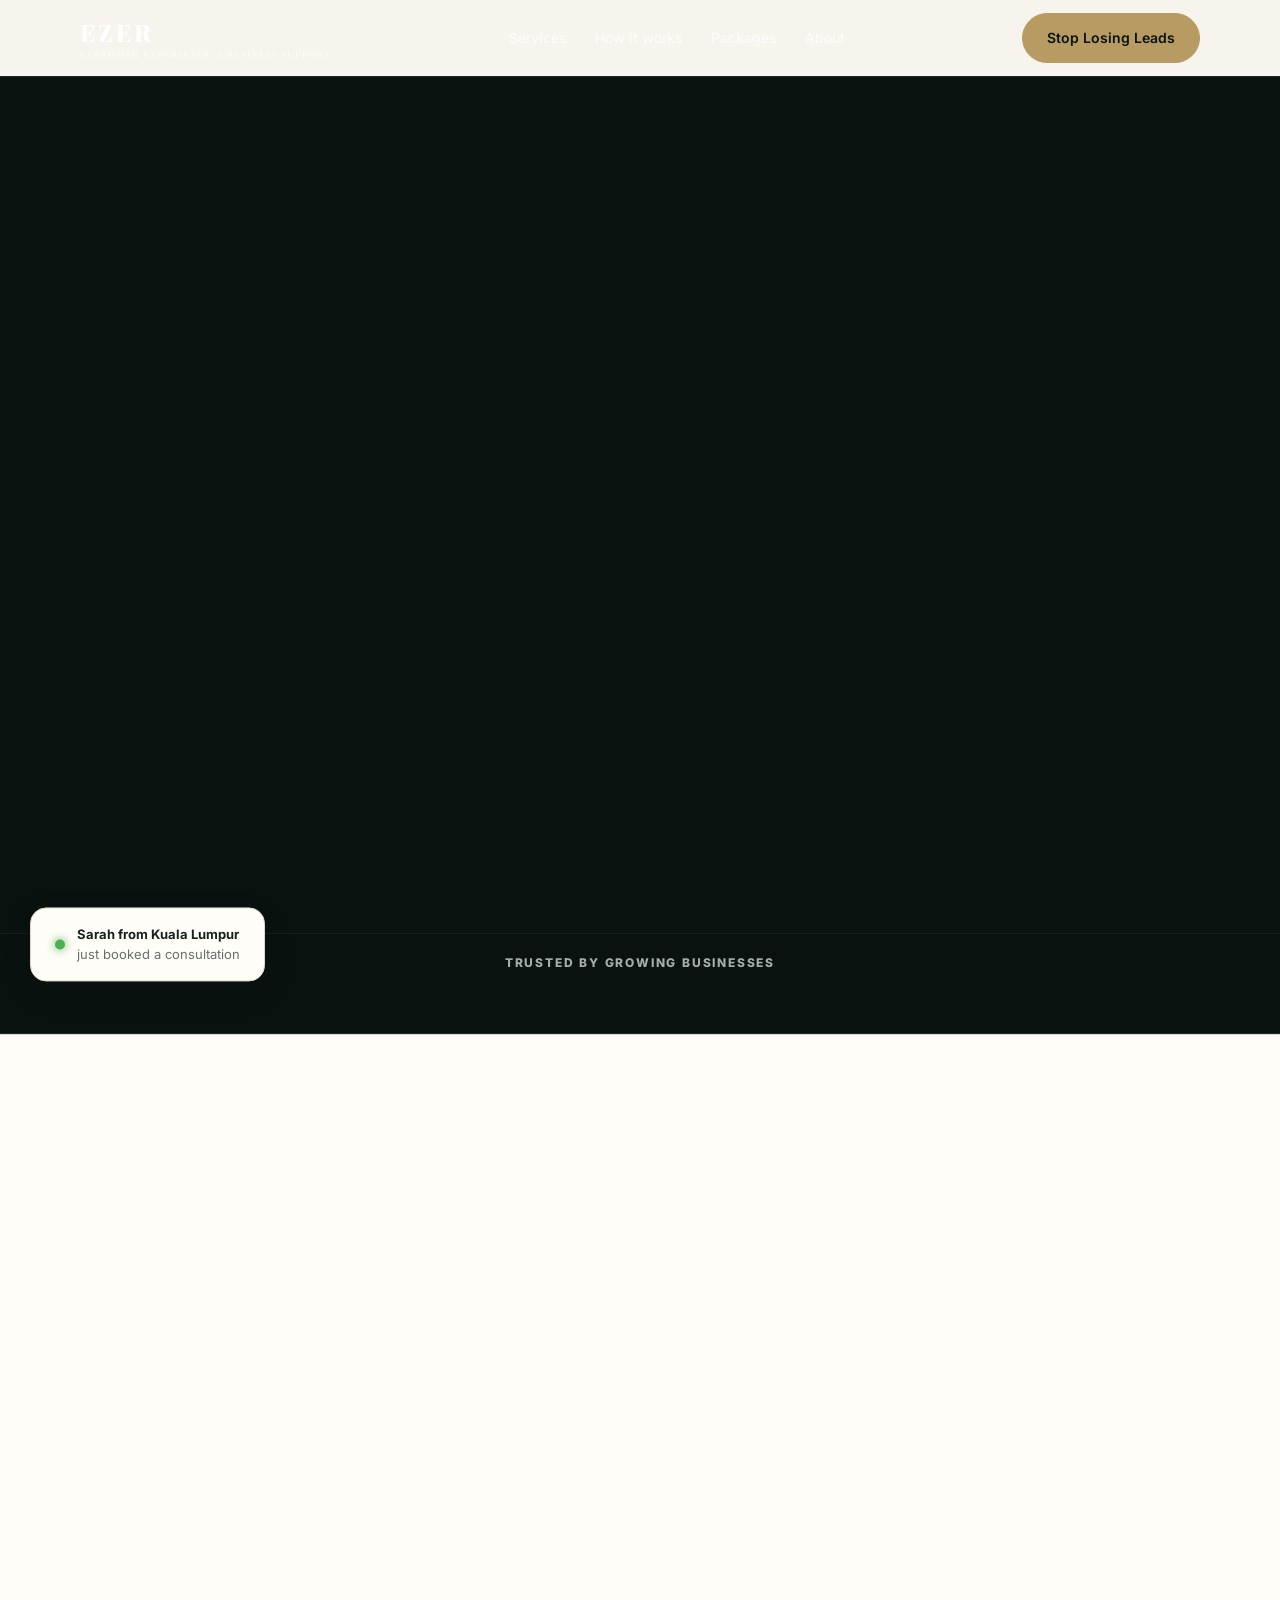
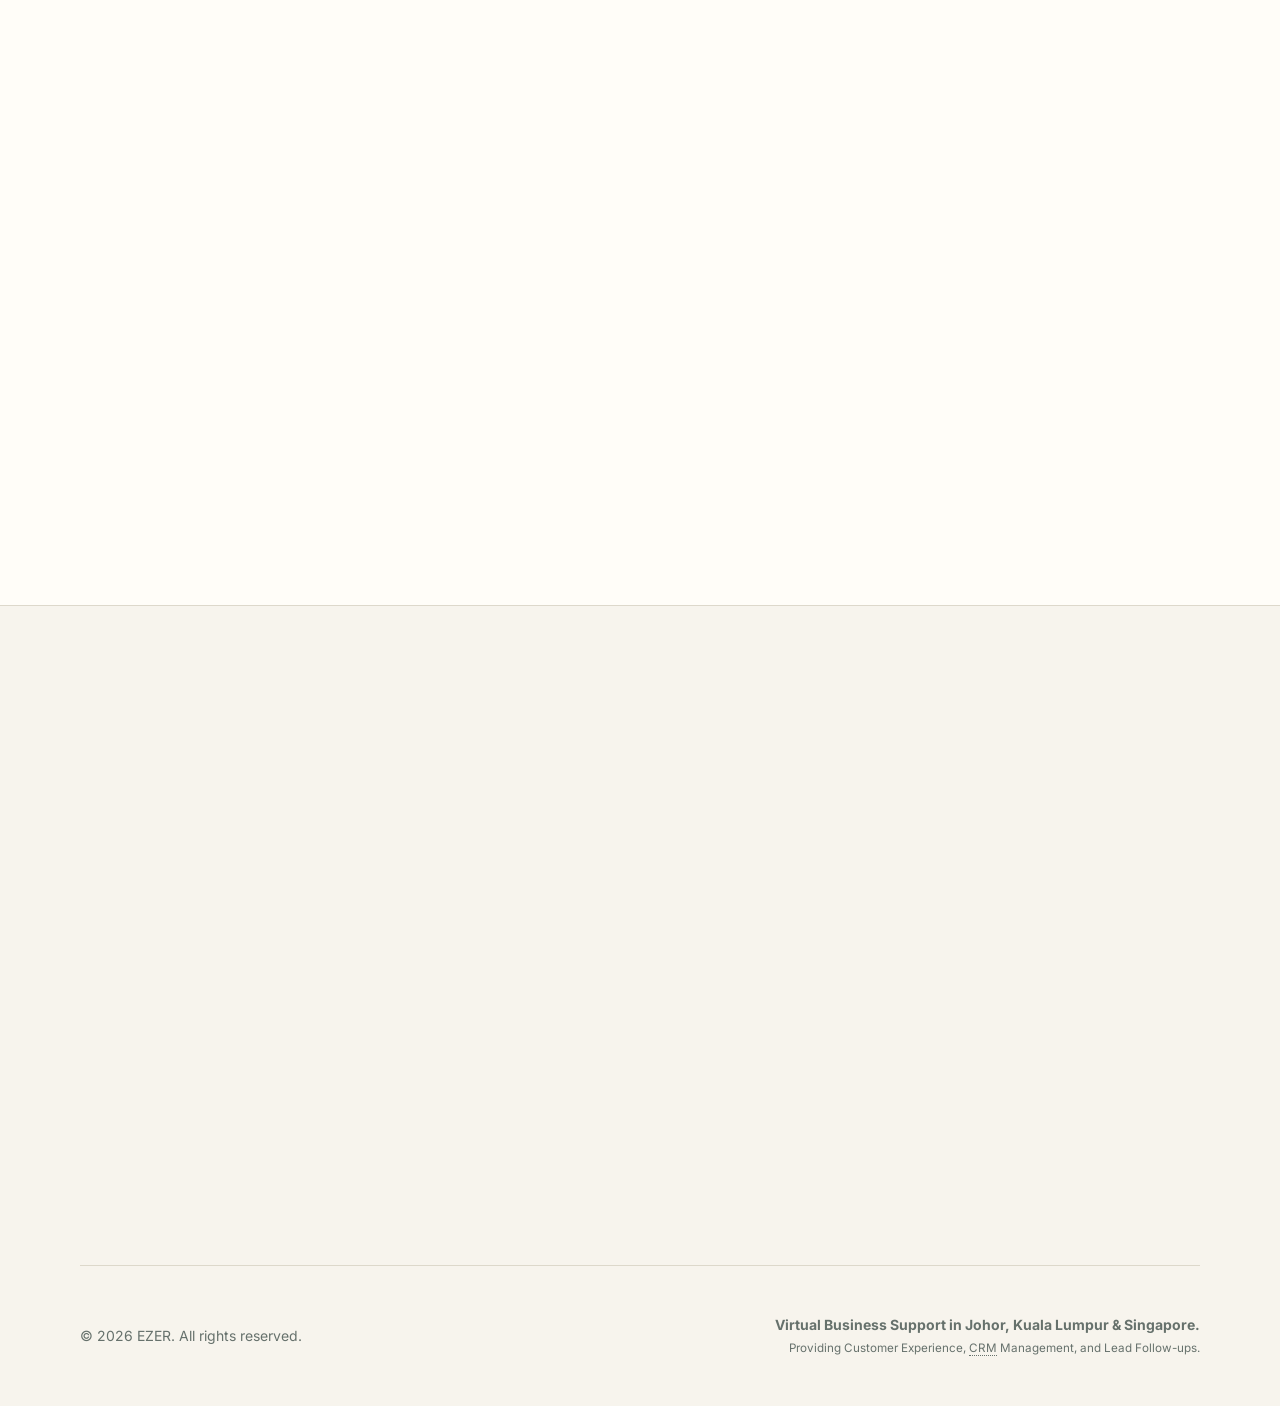
==== commit bfdaa713: "UI: Unify pricing cards, fix container width, and align list items" ====
--- a/index.html
+++ b/index.html
@@ -318,7 +318,34 @@
                 @keyframes ticker { 0% { transform: translateX(0); } 100% { transform: translateX(-50%); } }
                 .ticker-logo { height: 40px; margin: 0 40px; opacity: 0.5; filter: grayscale(100%) invert(100%); transition: 0.3s; }
                 .ticker-logo:hover { opacity: 1; }
-            </style>
+            
+/* Packages Layout Fixes */
+#packages .container { width: min(1350px, 96%) !important; max-width: none !important; }
+.packages { grid-template-columns: repeat(4, 1fr) !important; gap: 24px !important; align-items: stretch !important; margin-top: 48px !important; }
+.package p { min-height: 96px !important; }
+
+.package.featured { 
+    background: rgba(255,253,248,0.95) !important; 
+    color: var(--ink) !important; 
+    border: 2px solid var(--gold) !important; 
+    transform: none !important; 
+    box-shadow: 0 15px 45px rgba(183,155,99,0.15) !important; 
+}
+.package.featured:hover { transform: translateY(-8px) !important; }
+.package.featured h3, .package.featured .price { color: var(--ink) !important; }
+.package.featured p, .package.featured li { color: var(--muted) !important; border-bottom-color: rgba(23,34,31,0.08) !important; }
+.package.featured li { color: var(--ink) !important; }
+.package.featured li.miss-out { color: var(--muted) !important; }
+.package.featured li:before { color: var(--sage) !important; }
+
+@media (max-width: 1100px) {
+    .packages { grid-template-columns: repeat(2, 1fr) !important; }
+    .package p { min-height: auto !important; margin-bottom: 24px !important; }
+}
+@media (max-width: 650px) {
+    .packages { grid-template-columns: 1fr !important; }
+}
+</style>
 </div>
 </div>
 <section class="section alt" id="who-is-this-for">
@@ -469,10 +496,10 @@
 <a class="btn ghost magnetic-btn" href="#contact">Stop Losing Leads</a>
 </div>
 <div class="package featured fade-in" style="animation-delay: 0.2s;">
-<div style="display:inline-flex; align-items:center; gap:8px; padding:6px 14px; border-radius:99px; border:1px solid rgba(183, 155, 99, 0.3); background: rgba(183, 155, 99, 0.15); position:absolute; top:-16px; left:24px; z-index:2; box-shadow: 0 4px 12px rgba(0, 0, 0, 0.2); backdrop-filter: blur(4px);">
-<span style="display:block; width:6px; height:6px; background:#b79b63; border-radius:50%; box-shadow:0 0 0 rgba(183, 155, 99, 0.4); animation: pulse-gold 2s infinite;"></span>
-<span style="font-size:10px; font-weight:800; letter-spacing:1.2px; color:#b79b63; text-transform:uppercase;">Most Popular</span>
-</div>
+<div style="display:inline-flex; align-items:center; gap:8px; padding:8px 18px; border-radius:99px; background: #b79b63; position:absolute; top:-20px; left:24px; z-index:2; box-shadow: 0 10px 24px rgba(183, 155, 99, 0.4);">
+  <span style="display:block; width:6px; height:6px; background:#17221f; border-radius:50%; box-shadow:0 0 0 rgba(23, 34, 31, 0.4); animation: pulse-dark 2s infinite;"></span>
+  <span style="font-size:11px; font-weight:800; letter-spacing:1.5px; color:#17221f; text-transform:uppercase;">Most Popular</span>
+  </div>
 <h3>The Follow-Up <span style="color: var(--gold);">Engine</span></h3>
 <div class="price">RM1,200 <small>/ month</small></div>
 <p>Harvard research shows waiting 10 mins to reply drops conversion by 400%. We ensure you hit the 5-minute golden window.</p>
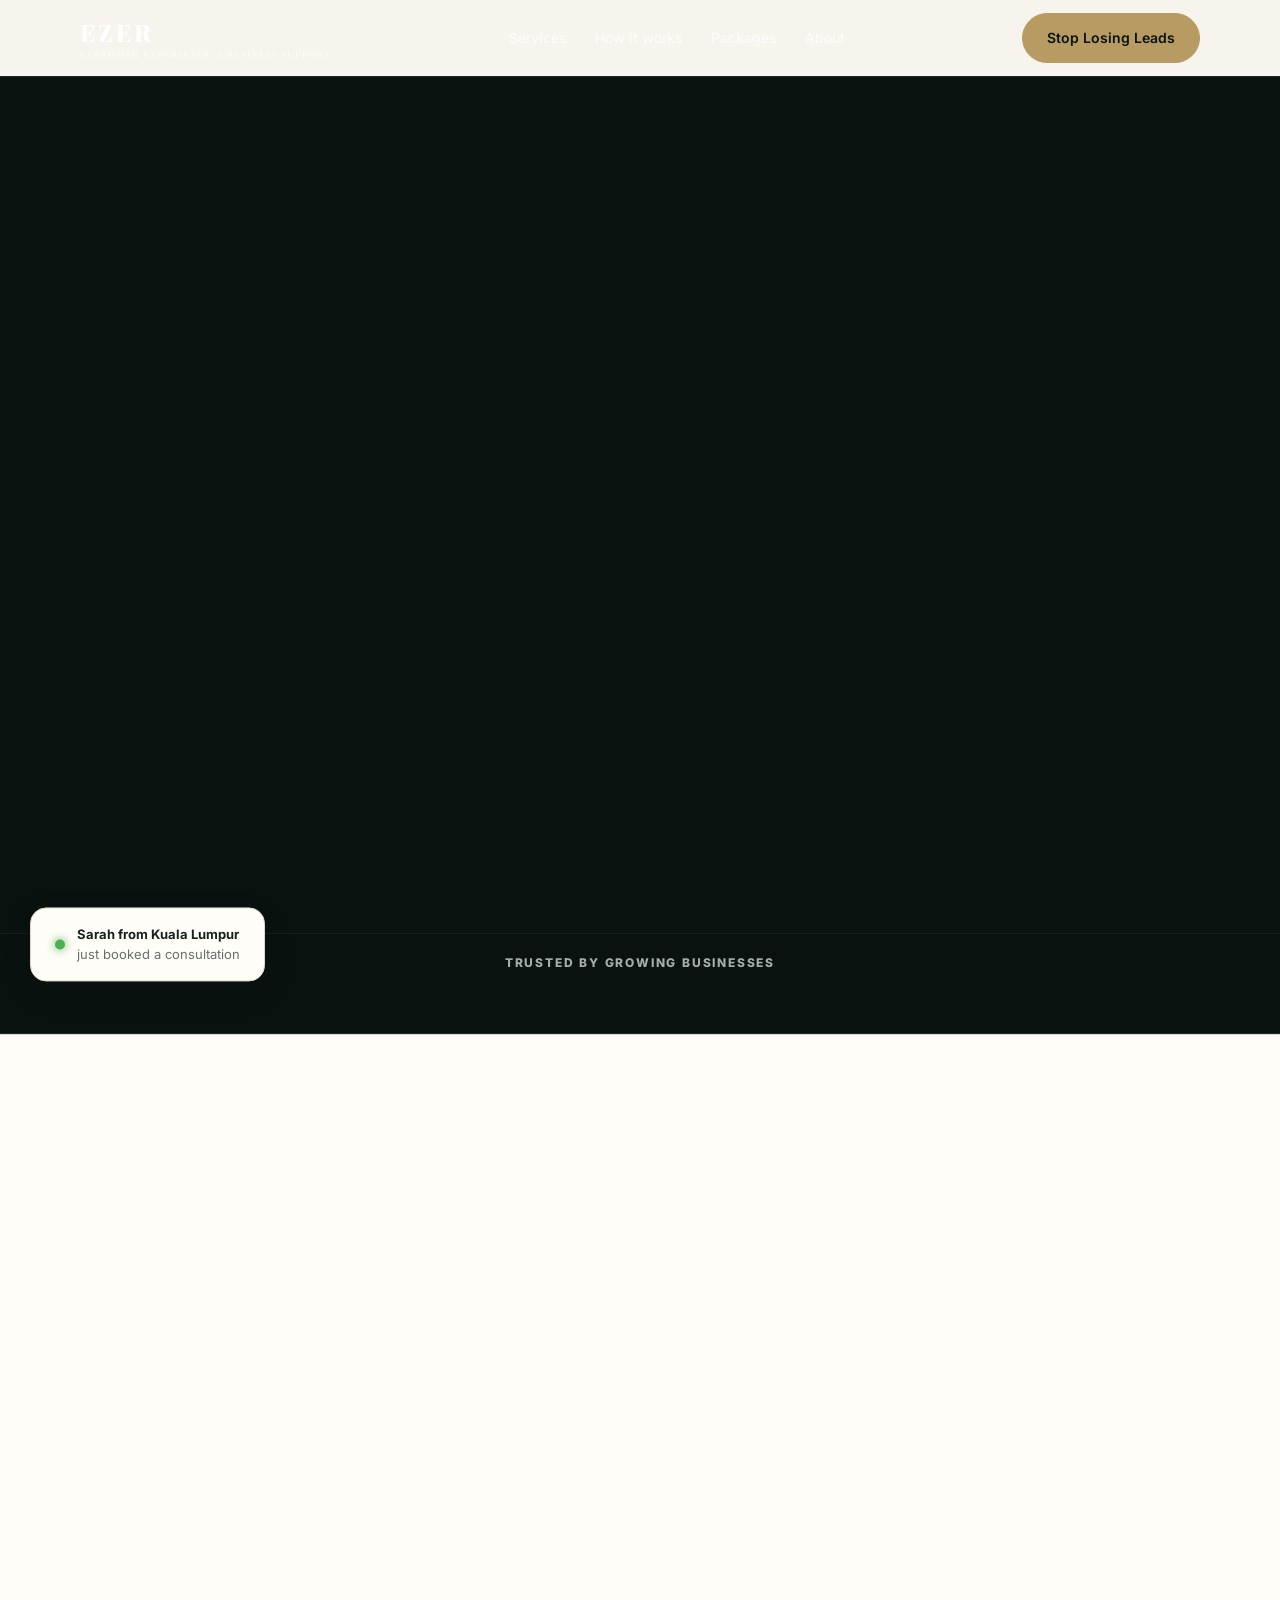
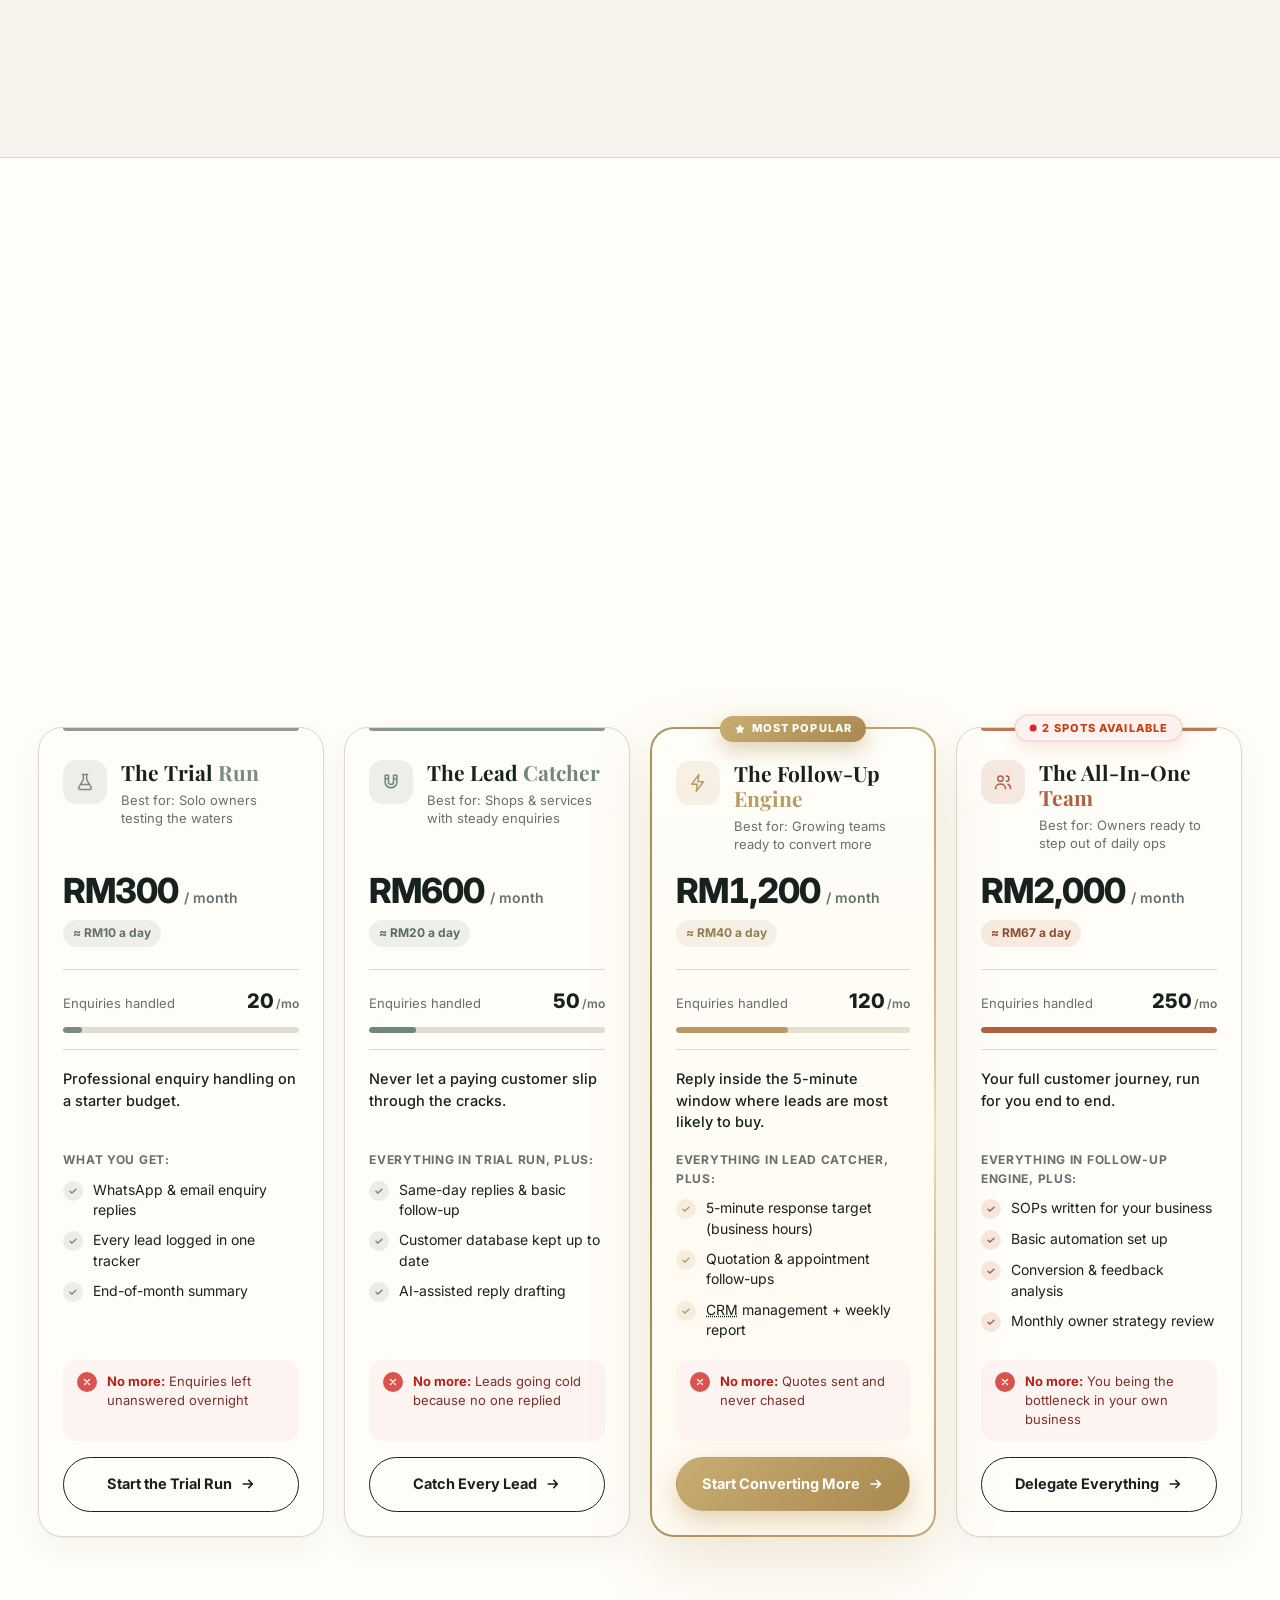
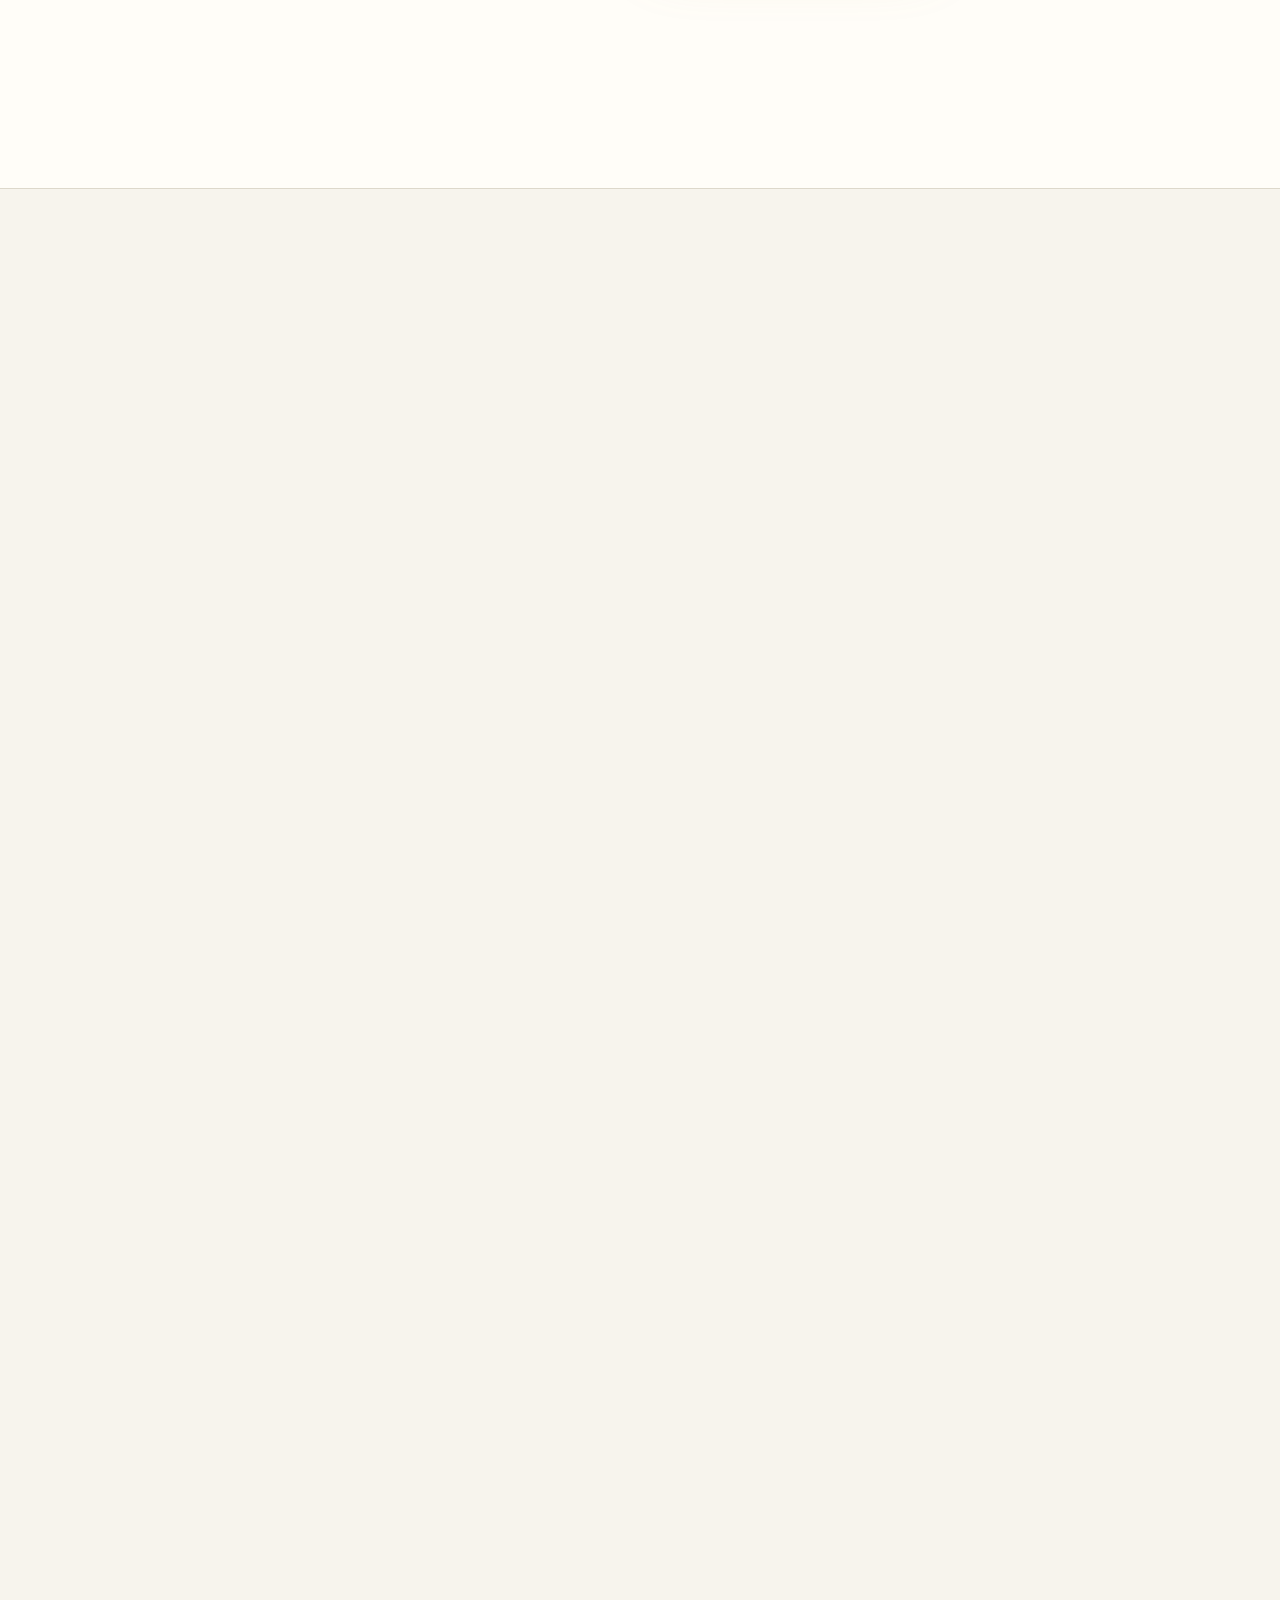
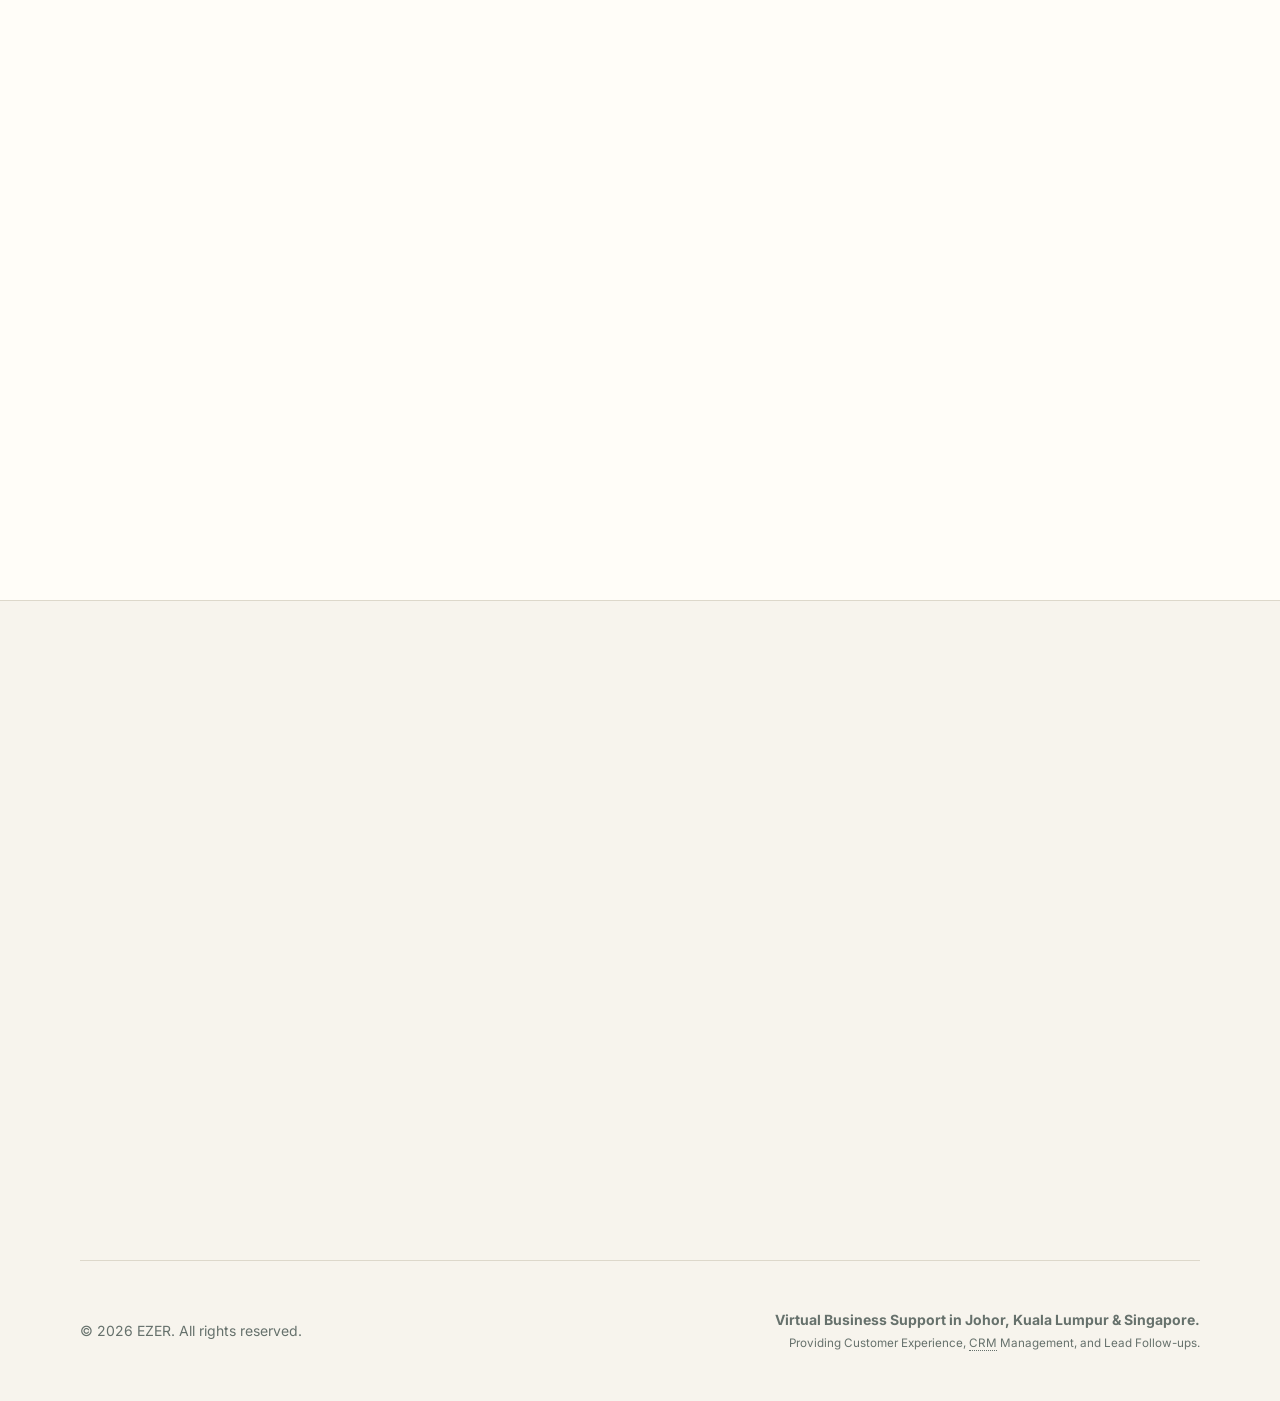
==== commit d7c4110c: "Pricing: rebuild as aligned subgrid component with per-day pricing, capacity meters, loss rows and a" ====
--- a/index.html
+++ b/index.html
@@ -93,22 +93,6 @@
 .flow-item b { display: block; margin-bottom: 12px; font-size: 18px; font-weight: 700; color: var(--ink); }
 .flow-item span { font-size: 14px; color: var(--muted); line-height: 1.5; }
 
-/* Packages */
-.packages { display: grid; grid-template-columns: repeat(4, 1fr); gap: 20px; align-items: center; }
-.package { background: var(--surface); border: 1px solid var(--line); border-radius: 28px; padding: 40px 32px; position: relative; transition: all 0.3s; }
-.package:hover { border-color: var(--sage); box-shadow: 0 16px 40px rgba(113,136,120,.1); }
-.package.featured { border: 2px solid var(--sage); transform: translateY(-12px); box-shadow: 0 20px 50px rgba(113,136,120,.15); background: #fff; z-index: 1; }
-.tag { position: absolute; right: 24px; top: 24px; background: var(--sage); color: #fff; font-size: 10px; font-weight: 800; letter-spacing: .12em; padding: 6px 12px; border-radius: 999px; }
-.package h3 { font-size: 22px; margin: 0; font-weight: 700; }
-.price { font-size: 42px; font-weight: 800; margin: 16px 0; letter-spacing: -.02em; }
-.price small { font-size: 14px; color: var(--muted); font-weight: 600; letter-spacing: 0; }
-.package p { color: var(--muted); font-size: 15px; margin: 0 0 24px; line-height: 1.5; min-height: 45px; }
-.package ul { padding: 0; list-style: none; margin: 0 0 32px; }
-.package li { padding: 12px 0; border-bottom: 1px solid #ece8de; font-size: 14px; display: flex; align-items: flex-start; color: var(--ink); font-weight: 500; }
-.package li:last-child { border-bottom: none; }
-.package li:before { content: "✓"; color: var(--sage); font-weight: 800; margin-right: 12px; font-size: 16px; }
-.package .btn { width: 100%; padding: 16px; }
-
 /* About */
 .about { display: grid; grid-template-columns: 0.8fr 1.2fr; gap: 80px; align-items: center; }
 .portrait { height: 460px; border-radius: 32px; background: linear-gradient(135deg, #e4e9e0, #f0ebd9); display: flex; align-items: end; justify-content: center; overflow: hidden; position: relative; }
@@ -140,8 +124,6 @@
   .actions { justify-content: center; }
   .hero-card { transform: none; max-width: 600px; margin: 0 auto; }
   .hero-card:hover { transform: none; }
-  .packages { grid-template-columns: 1fr; max-width: 500px; margin: 0 auto; }
-  .package.featured { transform: none; }
   .about { grid-template-columns: 1fr; gap: 48px; }
   .portrait { height: 400px; max-width: 600px; margin: 0 auto; }
 }
@@ -227,17 +209,6 @@
     .float-input:focus + label, .float-input:not(:placeholder-shown) + label { transform: translateY(-24px) scale(0.85); left: 12px !important; background: #fff; padding: 0 4px; color: var(--gold) !important; }
     /* Quiz Buttons */
     .quiz-btn:hover { border-color: var(--gold) !important; color: var(--gold); }
-    
-    /* Sleek Packages Override */
-    .packages { gap: 32px; align-items: stretch; margin-top: 48px; }
-    .package { background: rgba(255,253,248,0.7); backdrop-filter: blur(20px); border: 1px solid rgba(23,34,31,0.08); box-shadow: 0 10px 40px rgba(0,0,0,0.02); padding: 48px 32px; display: flex; flex-direction: column; transition: transform 0.4s cubic-bezier(0.16, 1, 0.3, 1), box-shadow 0.4s; }
-    .package:hover { transform: translateY(-8px); box-shadow: 0 20px 50px rgba(183,155,99,0.1); border-color: var(--gold); }
-    .package.featured { background: var(--dark); color: #fff; border: 1px solid rgba(255,255,255,0.1); transform: scale(1.05); box-shadow: 0 30px 60px rgba(10,18,15,0.3); position: relative; z-index: 10; }
-    .package.featured:hover { transform: scale(1.05) translateY(-8px); border-color: var(--gold); }
-    .package.featured h3, .package.featured .price { color: #fff; }
-    .package.featured p, .package.featured li { color: #c5cec9; border-bottom-color: rgba(255,255,255,0.05); }
-    .package.featured li:before { color: var(--gold); }
-    .package .btn { margin-top: auto; }
     
     /* Remove static fade-in animation, GSAP will handle it */
     .fade-in { opacity: 0; visibility: hidden; animation: none !important; transform: none !important; }
@@ -255,9 +226,125 @@
     /* General Cleanups to reduce wordiness */
     .section-head p { max-width: 500px; margin-top: 12px; }
     
-.price { white-space: nowrap; font-size: 38px !important; }
-.package li.miss-out:before { content: "✗" !important; color: #d9534f !important; font-size: 16px; margin-right: 12px; }
-.package li.miss-out { color: var(--muted); font-style: italic; }
+
+/* ===== Pricing component ===== */
+.pricing-container { width: min(1280px, 94%); }
+.pricing-head { text-align: center; margin-left: auto; margin-right: auto; max-width: 760px; }
+.pricing-head p { margin-left: auto; margin-right: auto; }
+.pricing-toolbar { display: flex; flex-direction: column; align-items: center; gap: 14px; margin-top: 28px; }
+.currency-toggle { display: inline-flex; background: var(--surface); border: 1px solid var(--line); border-radius: 999px; padding: 4px; }
+.curr-btn { padding: 8px 18px; border-radius: 999px; border: 0; background: transparent; color: var(--ink); cursor: pointer; font: 600 14px 'Inter', sans-serif; transition: background .25s, color .25s; }
+.curr-btn.active { background: var(--dark); color: #fff; }
+.curr-btn:focus-visible { outline: 2px solid var(--gold); outline-offset: 2px; }
+.pricing-anchor { margin: 0; font-size: 14px; color: var(--muted); }
+.pricing-anchor strong { color: var(--ink); }
+
+.pricing-grid { display: grid; grid-template-columns: repeat(4, minmax(0, 1fr)); column-gap: 20px; row-gap: 0; margin-top: 64px; align-items: stretch; }
+.plan { --accent: var(--sage); position: relative; display: grid; grid-row: span 8; grid-template-rows: subgrid; row-gap: 0;
+  background: var(--surface); border: 1px solid var(--line); border-radius: 24px; padding: 32px 24px 24px;
+  box-shadow: 0 1px 2px rgba(23,34,31,.04), 0 12px 32px rgba(23,34,31,.04);
+  transition: transform .45s cubic-bezier(.16,1,.3,1), box-shadow .45s, border-color .3s; }
+.plan::before { content: ''; position: absolute; inset: 0 24px auto; height: 3px; border-radius: 0 0 4px 4px; background: var(--accent); opacity: .85; }
+.plan:hover { transform: translateY(-6px); border-color: color-mix(in srgb, var(--accent) 45%, var(--line)); box-shadow: 0 2px 4px rgba(23,34,31,.04), 0 24px 48px color-mix(in srgb, var(--accent) 18%, transparent); }
+
+/* Featured: animated gold border + glow */
+@property --plan-angle { syntax: '<angle>'; initial-value: 0deg; inherits: false; }
+.plan--featured { border: 2px solid transparent;
+  background: linear-gradient(#fffdf8, #fffaf0) padding-box,
+              conic-gradient(from var(--plan-angle), #b79b63, #f1dfb2, #b79b63, #8c7442, #b79b63) border-box;
+  box-shadow: 0 24px 60px rgba(183,155,99,.22); animation: plan-border-spin 6s linear infinite; z-index: 1; }
+.plan--featured::before { display: none; }
+@keyframes plan-border-spin { to { --plan-angle: 360deg; } }
+
+/* Badges */
+.plan-badge { position: absolute; top: 0; left: 50%; transform: translate(-50%, -50%); display: inline-flex; align-items: center; gap: 6px;
+  padding: 7px 14px; border-radius: 999px; font: 800 11px/1 'Inter', sans-serif; letter-spacing: .1em; text-transform: uppercase; white-space: nowrap; }
+.plan-badge--popular { background: linear-gradient(135deg, #c9ad72, #a8894f); color: #fff; box-shadow: 0 8px 20px rgba(183,155,99,.45); }
+.plan-badge--spots { background: #fff1ef; color: #c2410c; border: 1px solid rgba(194,65,12,.2); box-shadow: 0 6px 16px rgba(194,65,12,.12); }
+.plan-badge-dot { width: 7px; height: 7px; border-radius: 50%; background: #dc2626; animation: pulse-live 2s infinite; }
+
+/* Rows */
+.plan-head { display: flex; gap: 14px; align-items: flex-start; padding-bottom: 20px; }
+.plan-icon { flex: none; width: 44px; height: 44px; border-radius: 14px; display: grid; place-items: center; color: var(--accent);
+  background: color-mix(in srgb, var(--accent) 13%, transparent); }
+.plan-name { margin: 0; font-family: 'Playfair Display', serif; font-size: 21px; line-height: 1.2; font-weight: 700; }
+.plan-name-accent { color: var(--accent); }
+.plan-best { margin: 6px 0 0; font-size: 13px; line-height: 1.4; color: var(--muted); }
+
+.plan-price { display: flex; align-items: baseline; gap: 6px; white-space: nowrap; }
+.plan-amount { font-size: clamp(32px, 2.7vw, 40px); font-weight: 800; letter-spacing: -.03em; line-height: 1; font-variant-numeric: tabular-nums; }
+.plan-period { font-size: 14px; font-weight: 600; color: var(--muted); }
+.plan-perday { justify-self: start; align-self: start; margin: 12px 0 22px; padding: 4px 10px; border-radius: 999px; font-size: 12px; font-weight: 700;
+  color: color-mix(in srgb, var(--accent) 80%, #000); background: color-mix(in srgb, var(--accent) 12%, transparent); }
+
+.plan-capacity { padding: 16px 0; border-top: 1px solid var(--line); border-bottom: 1px solid var(--line); }
+.plan-capacity-row { display: flex; justify-content: space-between; align-items: baseline; font-size: 13px; color: var(--muted); margin-bottom: 10px; }
+.plan-capacity-row strong { font-size: 20px; color: var(--ink); font-weight: 800; }
+.plan-capacity-row small { font-size: 12px; color: var(--muted); font-weight: 600; margin-left: 2px; }
+.plan-meter { height: 6px; border-radius: 99px; background: color-mix(in srgb, var(--accent) 12%, #eee9de); overflow: hidden; }
+.plan-meter i { display: block; height: 100%; width: var(--fill); border-radius: inherit; background: var(--accent); transform-origin: left; }
+.plan.is-visible .plan-meter i { animation: plan-meter-grow 1.2s cubic-bezier(.16,1,.3,1) both; }
+@keyframes plan-meter-grow { from { transform: scaleX(0); } }
+
+.plan-desc { margin: 18px 0 0; font-size: 14.5px; line-height: 1.5; color: var(--ink); font-weight: 500; }
+.plan-features { padding-top: 18px; }
+.plan-features-label { margin: 0 0 10px; font-size: 12px; font-weight: 700; letter-spacing: .06em; text-transform: uppercase; color: var(--muted); }
+.plan-features ul { list-style: none; margin: 0; padding: 0; display: grid; gap: 10px; }
+.plan-features li { display: flex; gap: 10px; align-items: flex-start; font-size: 14px; line-height: 1.45; color: var(--ink); }
+.plan-features abbr { text-decoration: underline dotted; cursor: help; }
+.plan-check { flex: none; width: 20px; height: 20px; border-radius: 50%; display: grid; place-items: center; color: var(--accent, var(--sage));
+  background: color-mix(in srgb, var(--accent, var(--sage)) 14%, transparent); margin-top: 1px; }
+
+.plan-stops { align-self: stretch; display: flex; gap: 10px; align-items: flex-start; margin-top: 20px; padding: 12px 14px; border-radius: 14px;
+  background: #fdf3f1; color: #7a3328; font-size: 13px; line-height: 1.45; }
+.plan-stops b { color: #b42318; }
+.plan-x { flex: none; width: 20px; height: 20px; border-radius: 50%; display: grid; place-items: center; color: #fff; background: #d9534f; }
+
+.plan-cta { display: flex; align-items: center; justify-content: center; gap: 8px; margin-top: 16px; padding: 15px 18px; border-radius: 999px;
+  font-weight: 700; font-size: 14.5px; color: var(--ink); background: transparent; border: 1.5px solid var(--ink);
+  transition: background .3s, color .3s, border-color .3s, box-shadow .3s; }
+.plan-cta svg { transition: transform .3s; }
+.plan-cta:hover { background: var(--ink); color: #fff; }
+.plan-cta:hover svg { transform: translateX(4px); }
+.plan-cta--solid { background: linear-gradient(135deg, #c9ad72, #a8894f); border-color: transparent; color: #fff; box-shadow: 0 10px 24px rgba(183,155,99,.4); }
+.plan-cta--solid:hover { background: linear-gradient(135deg, #b79b63, #8c7442); box-shadow: 0 14px 30px rgba(183,155,99,.5); }
+.plan-cta:focus-visible { outline: 2px solid var(--accent); outline-offset: 3px; }
+
+/* Assurance strip */
+.pricing-assurance { margin-top: 48px; display: flex; flex-wrap: wrap; align-items: center; justify-content: space-between; gap: 18px 32px;
+  padding: 22px 28px; border-radius: 20px; background: var(--dark); color: #d6ddd9; }
+.pricing-assurance-msg { font-size: 15px; }
+.pricing-assurance-msg strong { color: var(--gold); }
+.pricing-assurance-list { list-style: none; margin: 0; padding: 0; display: flex; flex-wrap: wrap; gap: 12px 24px; font-size: 14px; font-weight: 600; color: #fff; }
+.pricing-assurance-list li { display: flex; align-items: center; gap: 8px; }
+.pricing-assurance-list .plan-check { --accent: #b79b63; }
+.pricing-assurance-list a svg { vertical-align: -3px; margin-left: 4px; }
+.pricing-assurance-list a { display: inline; color: var(--gold); text-decoration: underline; text-underline-offset: 3px; }
+
+/* Fallback for browsers without subgrid */
+@supports not (grid-template-rows: subgrid) {
+  .plan { display: flex; flex-direction: column; }
+  .plan-perday { align-self: flex-start; }
+  .plan-stops { margin-top: auto; }
+}
+
+@media (max-width: 1100px) {
+  .pricing-grid { grid-template-columns: repeat(2, minmax(0, 1fr)); gap: 40px 20px; }
+  .plan { display: flex; flex-direction: column; }
+  .plan-perday { align-self: flex-start; }
+  .plan-features { flex-grow: 1; }
+}
+@media (max-width: 680px) {
+  .pricing-grid { grid-template-columns: 1fr; gap: 36px; max-width: 480px; margin-left: auto; margin-right: auto; }
+  .plan--featured { order: -1; }
+  .pricing-assurance { padding: 22px; }
+}
+@media (prefers-reduced-motion: reduce) {
+  .plan, .plan-cta, .plan-cta svg { transition: none; }
+  .plan:hover { transform: none; }
+  .plan--featured { animation: none; }
+  .plan.is-visible .plan-meter i { animation: none; }
+}
 </style>
 <script src="https://cdnjs.cloudflare.com/ajax/libs/gsap/3.12.2/gsap.min.js"></script><script src="https://cdnjs.cloudflare.com/ajax/libs/gsap/3.12.2/ScrollTrigger.min.js"></script><link as_="style" href="https://fonts.googleapis.com/css2?family=Inter:wght@400;500;600;700;800&amp;family=Playfair+Display:ital,wght@0,500;0,700;0,800;1,500&amp;display=swap" rel="preload"/><script type="application/ld+json">{"@context": "https://schema.org", "@type": "ProfessionalService", "name": "EZER Customer Experience", "description": "Virtual Business Support in Johor, Kuala Lumpur & Singapore", "areaServed": ["Johor", "Kuala Lumpur", "Singapore"]}</script><script src="config.js"></script></head>
 <body>
@@ -319,32 +406,6 @@
                 .ticker-logo { height: 40px; margin: 0 40px; opacity: 0.5; filter: grayscale(100%) invert(100%); transition: 0.3s; }
                 .ticker-logo:hover { opacity: 1; }
             
-/* Packages Layout Fixes */
-#packages .container { width: min(1350px, 96%) !important; max-width: none !important; }
-.packages { grid-template-columns: repeat(4, 1fr) !important; gap: 24px !important; align-items: stretch !important; margin-top: 48px !important; }
-.package p { min-height: 96px !important; }
-
-.package.featured { 
-    background: rgba(255,253,248,0.95) !important; 
-    color: var(--ink) !important; 
-    border: 2px solid var(--gold) !important; 
-    transform: none !important; 
-    box-shadow: 0 15px 45px rgba(183,155,99,0.15) !important; 
-}
-.package.featured:hover { transform: translateY(-8px) !important; }
-.package.featured h3, .package.featured .price { color: var(--ink) !important; }
-.package.featured p, .package.featured li { color: var(--muted) !important; border-bottom-color: rgba(23,34,31,0.08) !important; }
-.package.featured li { color: var(--ink) !important; }
-.package.featured li.miss-out { color: var(--muted) !important; }
-.package.featured li:before { color: var(--sage) !important; }
-
-@media (max-width: 1100px) {
-    .packages { grid-template-columns: repeat(2, 1fr) !important; }
-    .package p { min-height: auto !important; margin-bottom: 24px !important; }
-}
-@media (max-width: 650px) {
-    .packages { grid-template-columns: 1fr !important; }
-}
 </style>
 </div>
 </div>
@@ -457,85 +518,121 @@
 </div>
 </section>
 <section class="section" id="how"><div class="container"><div class="section-head fade-in"><div class="eyebrow">Why work with me</div><h2>Experience that connects sales and service.</h2><p>EZER brings practical experience across the customer journey, from first enquiry to follow-up and retention.</p></div><div class="grid4"><div class="card fade-in" style="animation-delay: 0.1s;"><span class="num">01</span><h3>Sales &amp; Relationships</h3><p>Experience managing client relationships, renewals, quotations and sales follow-ups.</p></div><div class="card fade-in" style="animation-delay: 0.2s;"><span class="num">02</span><h3>Customer Experience</h3><p>Professional communication, enquiry handling, complaints and customer care.</p></div><div class="card fade-in" style="animation-delay: 0.3s;"><span class="num">03</span><h3><span style="border-bottom:1px dotted var(--muted); cursor:help;" title="Customer Relationship Management software">CRM</span> &amp; Operations</h3><p>Hands-on experience organising customer information, workflows and business systems.</p></div><div class="card fade-in" style="animation-delay: 0.4s;"><span class="num">04</span><h3>Leadership</h3><p>Team leadership experience with a focus on accountability, service quality and results.</p></div></div></div></section><section class="section alt" id="packages">
-<div class="container">
-<div class="section-head fade-in fade-in">
+<div class="container pricing-container">
+<div class="section-head fade-in pricing-head">
 <div class="eyebrow">Packages</div>
 <h2>An investment in growth, not an expense.</h2>
-<p>Every missed lead is lost revenue. By securing your customer journey, EZER pays for itself. The more leads you capture, the more revenue comes in.</p>
-<div class="currency-toggle fade-in" style="margin-top: 24px; display: inline-flex; background: var(--surface); border: 1px solid var(--line); border-radius: 99px; padding: 4px;">
-<button class="curr-btn active" data-curr="RM" style="padding: 8px 16px; border-radius: 99px; border:none; background:var(--dark); color:#fff; cursor:pointer; font-weight:600; font-size:14px; transition:0.3s;">RM</button>
-<button class="curr-btn" data-curr="SGD" style="padding: 8px 16px; border-radius: 99px; border:none; background:transparent; color:var(--ink); cursor:pointer; font-weight:600; font-size:14px; transition:0.3s;">SGD</button>
-<button class="curr-btn" data-curr="USD" style="padding: 8px 16px; border-radius: 99px; border:none; background:transparent; color:var(--ink); cursor:pointer; font-weight:600; font-size:14px; transition:0.3s;">USD</button>
-</div>
-</div>
-<div class="packages"><div class="package fade-in" style="animation-delay: 0.05s;">
-<h3>The Trial <span style="color: var(--muted);">Run</span></h3>
-<div class="price">RM300 <small>/ month</small></div>
-<p>A low-risk test package. Perfect for small businesses wanting to experience professional support on a strict budget.</p>
-<ul>
-<li>Up to 20 enquiries / mo</li>
-<li>Standard response time</li>
-<li>WhatsApp &amp; Email support</li>
-<li>End-of-month review</li>
+<p>Every missed lead is lost revenue. Pick the plan that matches your enquiry volume &mdash; it pays for itself as you capture more.</p>
+<div class="pricing-toolbar">
+<div class="currency-toggle" role="group" aria-label="Choose currency">
+<button class="curr-btn active" type="button" data-curr="RM" aria-pressed="true">RM</button>
+<button class="curr-btn" type="button" data-curr="SGD" aria-pressed="false">SGD</button>
+<button class="curr-btn" type="button" data-curr="USD" aria-pressed="false">USD</button>
+</div>
+<p class="pricing-anchor">Every plan costs less than one full-time admin hire &mdash; typically <strong data-rm="2500">RM2,500</strong>+/month before EPF &amp; SOCSO.</p>
+</div>
+</div>
+<div class="pricing-grid">
+<article class="plan" style="--accent: #7d8a84;" aria-labelledby="plan-trial-title">
+  
+  <header class="plan-head">
+    <span class="plan-icon"><svg viewBox="0 0 24 24" width="20" height="20" aria-hidden="true"><path d="M9 3h6M10 3v6.2L4.6 18.4A1.7 1.7 0 0 0 6.1 21h11.8a1.7 1.7 0 0 0 1.5-2.6L14 9.2V3M7.5 15h9" fill="none" stroke="currentColor" stroke-width="1.8" stroke-linecap="round" stroke-linejoin="round"/></svg></span>
+    <div>
+      <h3 class="plan-name" id="plan-trial-title">The Trial <span class="plan-name-accent">Run</span></h3>
+      <p class="plan-best">Best for: Solo owners testing the waters</p>
+    </div>
+  </header>
+  <div class="plan-price"><span class="plan-amount" data-rm="300">RM300</span><span class="plan-period">/ month</span></div>
+  <div class="plan-perday">&asymp; <span data-rm="10">RM10</span> a day</div>
+  <div class="plan-capacity">
+    <div class="plan-capacity-row"><span>Enquiries handled</span><strong>20<small>/mo</small></strong></div>
+    <div class="plan-meter" role="img" aria-label="Up to 20 enquiries per month"><i style="--fill: 8%;"></i></div>
+  </div>
+  <p class="plan-desc">Professional enquiry handling on a starter budget.</p>
+  <div class="plan-features">
+    <p class="plan-features-label">What you get:</p>
+    <ul><li><span class="plan-check"><svg viewBox="0 0 20 20" width="12" height="12" aria-hidden="true"><path d="M5 10.5l3.2 3L15 7" fill="none" stroke="currentColor" stroke-width="2.4" stroke-linecap="round" stroke-linejoin="round"/></svg></span><span>WhatsApp &amp; email enquiry replies</span></li><li><span class="plan-check"><svg viewBox="0 0 20 20" width="12" height="12" aria-hidden="true"><path d="M5 10.5l3.2 3L15 7" fill="none" stroke="currentColor" stroke-width="2.4" stroke-linecap="round" stroke-linejoin="round"/></svg></span><span>Every lead logged in one tracker</span></li><li><span class="plan-check"><svg viewBox="0 0 20 20" width="12" height="12" aria-hidden="true"><path d="M5 10.5l3.2 3L15 7" fill="none" stroke="currentColor" stroke-width="2.4" stroke-linecap="round" stroke-linejoin="round"/></svg></span><span>End-of-month summary</span></li></ul>
+  </div>
+  <div class="plan-stops"><span class="plan-x"><svg viewBox="0 0 20 20" width="10" height="10" aria-hidden="true"><path d="M5 5l10 10M15 5L5 15" fill="none" stroke="currentColor" stroke-width="2.6" stroke-linecap="round"/></svg></span><span><b>No more:</b> Enquiries left unanswered overnight</span></div>
+  <a class="plan-cta" href="#contact"><span>Start the Trial Run</span><svg viewBox="0 0 20 20" width="16" height="16" aria-hidden="true"><path d="M4 10h11m-4-4.5L15.5 10 11 14.5" fill="none" stroke="currentColor" stroke-width="2" stroke-linecap="round" stroke-linejoin="round"/></svg></a>
+</article>
+<article class="plan" style="--accent: #718878;" aria-labelledby="plan-catcher-title">
+  
+  <header class="plan-head">
+    <span class="plan-icon"><svg viewBox="0 0 24 24" width="20" height="20" aria-hidden="true"><path d="M5 4h4v8a3 3 0 0 0 6 0V4h4v8a7 7 0 0 1-14 0zM5 8h4M15 8h4" fill="none" stroke="currentColor" stroke-width="1.8" stroke-linejoin="round"/></svg></span>
+    <div>
+      <h3 class="plan-name" id="plan-catcher-title">The Lead <span class="plan-name-accent">Catcher</span></h3>
+      <p class="plan-best">Best for: Shops &amp; services with steady enquiries</p>
+    </div>
+  </header>
+  <div class="plan-price"><span class="plan-amount" data-rm="600">RM600</span><span class="plan-period">/ month</span></div>
+  <div class="plan-perday">&asymp; <span data-rm="20">RM20</span> a day</div>
+  <div class="plan-capacity">
+    <div class="plan-capacity-row"><span>Enquiries handled</span><strong>50<small>/mo</small></strong></div>
+    <div class="plan-meter" role="img" aria-label="Up to 50 enquiries per month"><i style="--fill: 20%;"></i></div>
+  </div>
+  <p class="plan-desc">Never let a paying customer slip through the cracks.</p>
+  <div class="plan-features">
+    <p class="plan-features-label">Everything in Trial Run, plus:</p>
+    <ul><li><span class="plan-check"><svg viewBox="0 0 20 20" width="12" height="12" aria-hidden="true"><path d="M5 10.5l3.2 3L15 7" fill="none" stroke="currentColor" stroke-width="2.4" stroke-linecap="round" stroke-linejoin="round"/></svg></span><span>Same-day replies &amp; basic follow-up</span></li><li><span class="plan-check"><svg viewBox="0 0 20 20" width="12" height="12" aria-hidden="true"><path d="M5 10.5l3.2 3L15 7" fill="none" stroke="currentColor" stroke-width="2.4" stroke-linecap="round" stroke-linejoin="round"/></svg></span><span>Customer database kept up to date</span></li><li><span class="plan-check"><svg viewBox="0 0 20 20" width="12" height="12" aria-hidden="true"><path d="M5 10.5l3.2 3L15 7" fill="none" stroke="currentColor" stroke-width="2.4" stroke-linecap="round" stroke-linejoin="round"/></svg></span><span>AI-assisted reply drafting</span></li></ul>
+  </div>
+  <div class="plan-stops"><span class="plan-x"><svg viewBox="0 0 20 20" width="10" height="10" aria-hidden="true"><path d="M5 5l10 10M15 5L5 15" fill="none" stroke="currentColor" stroke-width="2.6" stroke-linecap="round"/></svg></span><span><b>No more:</b> Leads going cold because no one replied</span></div>
+  <a class="plan-cta" href="#contact"><span>Catch Every Lead</span><svg viewBox="0 0 20 20" width="16" height="16" aria-hidden="true"><path d="M4 10h11m-4-4.5L15.5 10 11 14.5" fill="none" stroke="currentColor" stroke-width="2" stroke-linecap="round" stroke-linejoin="round"/></svg></a>
+</article>
+<article class="plan plan--featured" style="--accent: #b79b63;" aria-labelledby="plan-engine-title">
+  <div class="plan-badge plan-badge--popular"><svg viewBox="0 0 20 20" width="12" height="12" aria-hidden="true"><path d="M10 1.8l2.5 5.2 5.7.8-4.1 4 1 5.7L10 14.8l-5.1 2.7 1-5.7-4.1-4 5.7-.8z" fill="currentColor"/></svg><span>Most Popular</span></div>
+  <header class="plan-head">
+    <span class="plan-icon"><svg viewBox="0 0 24 24" width="20" height="20" aria-hidden="true"><path d="M13 2L4.5 13.5H11L10 22l8.5-11.5H12z" fill="none" stroke="currentColor" stroke-width="1.8" stroke-linejoin="round"/></svg></span>
+    <div>
+      <h3 class="plan-name" id="plan-engine-title">The Follow-Up <span class="plan-name-accent">Engine</span></h3>
+      <p class="plan-best">Best for: Growing teams ready to convert more</p>
+    </div>
+  </header>
+  <div class="plan-price"><span class="plan-amount" data-rm="1200">RM1,200</span><span class="plan-period">/ month</span></div>
+  <div class="plan-perday">&asymp; <span data-rm="40">RM40</span> a day</div>
+  <div class="plan-capacity">
+    <div class="plan-capacity-row"><span>Enquiries handled</span><strong>120<small>/mo</small></strong></div>
+    <div class="plan-meter" role="img" aria-label="Up to 120 enquiries per month"><i style="--fill: 48%;"></i></div>
+  </div>
+  <p class="plan-desc">Reply inside the 5-minute window where leads are most likely to buy.</p>
+  <div class="plan-features">
+    <p class="plan-features-label">Everything in Lead Catcher, plus:</p>
+    <ul><li><span class="plan-check"><svg viewBox="0 0 20 20" width="12" height="12" aria-hidden="true"><path d="M5 10.5l3.2 3L15 7" fill="none" stroke="currentColor" stroke-width="2.4" stroke-linecap="round" stroke-linejoin="round"/></svg></span><span>5-minute response target (business hours)</span></li><li><span class="plan-check"><svg viewBox="0 0 20 20" width="12" height="12" aria-hidden="true"><path d="M5 10.5l3.2 3L15 7" fill="none" stroke="currentColor" stroke-width="2.4" stroke-linecap="round" stroke-linejoin="round"/></svg></span><span>Quotation &amp; appointment follow-ups</span></li><li><span class="plan-check"><svg viewBox="0 0 20 20" width="12" height="12" aria-hidden="true"><path d="M5 10.5l3.2 3L15 7" fill="none" stroke="currentColor" stroke-width="2.4" stroke-linecap="round" stroke-linejoin="round"/></svg></span><span><abbr title="Customer Relationship Management software">CRM</abbr> management + weekly report</span></li></ul>
+  </div>
+  <div class="plan-stops"><span class="plan-x"><svg viewBox="0 0 20 20" width="10" height="10" aria-hidden="true"><path d="M5 5l10 10M15 5L5 15" fill="none" stroke="currentColor" stroke-width="2.6" stroke-linecap="round"/></svg></span><span><b>No more:</b> Quotes sent and never chased</span></div>
+  <a class="plan-cta plan-cta--solid" href="#contact"><span>Start Converting More</span><svg viewBox="0 0 20 20" width="16" height="16" aria-hidden="true"><path d="M4 10h11m-4-4.5L15.5 10 11 14.5" fill="none" stroke="currentColor" stroke-width="2" stroke-linecap="round" stroke-linejoin="round"/></svg></a>
+</article>
+<article class="plan" style="--accent: #b0603f;" aria-labelledby="plan-team-title">
+  <div class="plan-badge plan-badge--spots"><i class="plan-badge-dot" aria-hidden="true"></i><span>2 Spots Available</span></div>
+  <header class="plan-head">
+    <span class="plan-icon"><svg viewBox="0 0 24 24" width="20" height="20" aria-hidden="true"><circle cx="9" cy="8" r="3.2" fill="none" stroke="currentColor" stroke-width="1.8"/><path d="M3 20c0-3.3 2.7-5.5 6-5.5s6 2.2 6 5.5M16 4.8a3.2 3.2 0 0 1 0 6.4M18 14.8c1.9.6 3 2.4 3 5.2" fill="none" stroke="currentColor" stroke-width="1.8" stroke-linecap="round"/></svg></span>
+    <div>
+      <h3 class="plan-name" id="plan-team-title">The All-In-One <span class="plan-name-accent">Team</span></h3>
+      <p class="plan-best">Best for: Owners ready to step out of daily ops</p>
+    </div>
+  </header>
+  <div class="plan-price"><span class="plan-amount" data-rm="2000">RM2,000</span><span class="plan-period">/ month</span></div>
+  <div class="plan-perday">&asymp; <span data-rm="67">RM67</span> a day</div>
+  <div class="plan-capacity">
+    <div class="plan-capacity-row"><span>Enquiries handled</span><strong>250<small>/mo</small></strong></div>
+    <div class="plan-meter" role="img" aria-label="Up to 250 enquiries per month"><i style="--fill: 100%;"></i></div>
+  </div>
+  <p class="plan-desc">Your full customer journey, run for you end to end.</p>
+  <div class="plan-features">
+    <p class="plan-features-label">Everything in Follow-Up Engine, plus:</p>
+    <ul><li><span class="plan-check"><svg viewBox="0 0 20 20" width="12" height="12" aria-hidden="true"><path d="M5 10.5l3.2 3L15 7" fill="none" stroke="currentColor" stroke-width="2.4" stroke-linecap="round" stroke-linejoin="round"/></svg></span><span>SOPs written for your business</span></li><li><span class="plan-check"><svg viewBox="0 0 20 20" width="12" height="12" aria-hidden="true"><path d="M5 10.5l3.2 3L15 7" fill="none" stroke="currentColor" stroke-width="2.4" stroke-linecap="round" stroke-linejoin="round"/></svg></span><span>Basic automation set up</span></li><li><span class="plan-check"><svg viewBox="0 0 20 20" width="12" height="12" aria-hidden="true"><path d="M5 10.5l3.2 3L15 7" fill="none" stroke="currentColor" stroke-width="2.4" stroke-linecap="round" stroke-linejoin="round"/></svg></span><span>Conversion &amp; feedback analysis</span></li><li><span class="plan-check"><svg viewBox="0 0 20 20" width="12" height="12" aria-hidden="true"><path d="M5 10.5l3.2 3L15 7" fill="none" stroke="currentColor" stroke-width="2.4" stroke-linecap="round" stroke-linejoin="round"/></svg></span><span>Monthly owner strategy review</span></li></ul>
+  </div>
+  <div class="plan-stops"><span class="plan-x"><svg viewBox="0 0 20 20" width="10" height="10" aria-hidden="true"><path d="M5 5l10 10M15 5L5 15" fill="none" stroke="currentColor" stroke-width="2.6" stroke-linecap="round"/></svg></span><span><b>No more:</b> You being the bottleneck in your own business</span></div>
+  <a class="plan-cta" href="#contact"><span>Delegate Everything</span><svg viewBox="0 0 20 20" width="16" height="16" aria-hidden="true"><path d="M4 10h11m-4-4.5L15.5 10 11 14.5" fill="none" stroke="currentColor" stroke-width="2" stroke-linecap="round" stroke-linejoin="round"/></svg></a>
+</article>
+</div>
+<div class="pricing-assurance fade-in">
+<div class="pricing-assurance-msg"><strong>The cost of inaction:</strong> every missed WhatsApp is a sale that went to a competitor.</div>
+<ul class="pricing-assurance-list">
+<li><span class="plan-check"><svg viewBox="0 0 20 20" width="12" height="12" aria-hidden="true"><path d="M5 10.5l3.2 3L15 7" fill="none" stroke="currentColor" stroke-width="2.4" stroke-linecap="round" stroke-linejoin="round"/></svg></span>First 14 days risk-free</li>
+<li><span class="plan-check"><svg viewBox="0 0 20 20" width="12" height="12" aria-hidden="true"><path d="M5 10.5l3.2 3L15 7" fill="none" stroke="currentColor" stroke-width="2.4" stroke-linecap="round" stroke-linejoin="round"/></svg></span>Month-to-month, cancel anytime</li>
+<li><a href="#roi-calculator">Not sure which plan? Calculate your lost revenue <svg viewBox="0 0 20 20" width="16" height="16" aria-hidden="true"><path d="M4 10h11m-4-4.5L15.5 10 11 14.5" fill="none" stroke="currentColor" stroke-width="2" stroke-linecap="round" stroke-linejoin="round"/></svg></a></li>
 </ul>
-<div style="flex-grow: 1;"></div>
-<a class="btn ghost" href="#contact">Test The Waters</a>
-</div>
-<div class="package fade-in" style="animation-delay: 0.1s;">
-<h3>The Lead <span style="color: var(--sage);">Catcher</span></h3>
-<div class="price">RM600 <small>/ month</small></div>
-<p>Stop the bleeding. For businesses losing money because they can't reply to basic enquiries fast enough.</p>
-<ul>
-<li>Up to 50 enquiries</li>
-<li>Lead recording</li>
-<li>Basic follow-up</li>
-<li>Customer database updates</li>
-<li>Monthly summary</li>
-<li>AI-assisted drafting</li>
-</ul>
-<a class="btn ghost magnetic-btn" href="#contact">Stop Losing Leads</a>
-</div>
-<div class="package featured fade-in" style="animation-delay: 0.2s;">
-<div style="display:inline-flex; align-items:center; gap:8px; padding:8px 18px; border-radius:99px; background: #b79b63; position:absolute; top:-20px; left:24px; z-index:2; box-shadow: 0 10px 24px rgba(183, 155, 99, 0.4);">
-  <span style="display:block; width:6px; height:6px; background:#17221f; border-radius:50%; box-shadow:0 0 0 rgba(23, 34, 31, 0.4); animation: pulse-dark 2s infinite;"></span>
-  <span style="font-size:11px; font-weight:800; letter-spacing:1.5px; color:#17221f; text-transform:uppercase;">Most Popular</span>
-  </div>
-<h3>The Follow-Up <span style="color: var(--gold);">Engine</span></h3>
-<div class="price">RM1,200 <small>/ month</small></div>
-<p>Harvard research shows waiting 10 mins to reply drops conversion by 400%. We ensure you hit the 5-minute golden window.</p>
-<ul>
-<li>Up to 120 enquiries</li>
-<li>Lead &amp; follow-up management</li>
-<li>Appointment coordination</li>
-<li>Quotation follow-up</li>
-<li><span style="border-bottom:1px dotted var(--muted); cursor:help;" title="Customer Relationship Management software">CRM</span> management</li>
-<li>Weekly reporting</li>
-<li>Basic workflow organisation</li>
-</ul>
-<a class="btn primary magnetic-btn" href="#contact">Stop Losing Leads</a>
-</div>
-<div class="package fade-in" style="animation-delay: 0.3s;">
-<div style="display:inline-flex; align-items:center; gap:8px; padding:6px 14px; border-radius:99px; border:1px solid rgba(220, 38, 38, 0.2); background: #fef2f2; position:absolute; top:-16px; left:24px; z-index:2; box-shadow: 0 4px 12px rgba(220, 38, 38, 0.05);">
-<span style="display:block; width:6px; height:6px; background:#dc2626; border-radius:50%; box-shadow:0 0 0 rgba(220, 38, 38, 0.4); animation: pulse-live 2s infinite;"></span>
-<span style="font-size:10px; font-weight:800; letter-spacing:1.2px; color:#dc2626; text-transform:uppercase;">2 Spots Available</span>
-</div><h3>The All-In-One <span style="background: linear-gradient(90deg, #b79b63, #d9534f); -webkit-background-clip: text; -webkit-text-fill-color: transparent;">Team</span></h3>
-<div class="price">RM2,000 <small>/ month</small></div>
-<p>Offload your entire cognitive load. Complete delegation of your customer journey so you can focus exclusively on scaling.</p>
-<ul>
-<li>Up to 250 enquiries</li>
-<li>Everything in Growth</li>
-<li>SOP creation</li>
-<li>Basic automation</li>
-<li>Conversion analysis</li>
-<li>Customer feedback analysis</li>
-<li>Monthly owner review</li>
-</ul>
-<a class="btn ghost magnetic-btn" href="#contact">Stop Losing Leads</a>
-</div>
-<div class="coi-banner fade-in" style="grid-column: 1 / -1; background: var(--dark); color: white; padding: 32px; border-radius: 24px; text-align: center; margin-top: 24px;">
-<h3 style="color: var(--gold); margin-bottom: 8px;">The Cost of Inaction</h3>
-<p style="margin:0; font-size: 16px;">Every missed WhatsApp is a lost sale. Stop leaving money on the table.<br/><strong style="color: #fff;">First 14 days risk-free. Cancel anytime.</strong></p>
-</div>
 </div>
 </div>
 </section>
@@ -1035,32 +1132,18 @@
             document.getElementById('fstep' + step).style.display = 'block';
         }
 
-        // Currency Toggle
+        // Currency Toggle (prices, per-day figures and anchor all carry data-rm)
         const currBtns = document.querySelectorAll('.curr-btn');
-        const basePrices = [300, 600, 1200, 2000];
-        const pricesEl = document.querySelectorAll('.package .price');
+        const CURRENCIES = { RM: { rate: 1, symbol: 'RM' }, SGD: { rate: 0.3, symbol: 'S$' }, USD: { rate: 0.22, symbol: 'US$' } };
         currBtns.forEach(btn => {
             btn.addEventListener('click', () => {
-                currBtns.forEach(b => {
-                    b.classList.remove('active');
-                    b.style.background = 'transparent';
-                    b.style.color = 'var(--ink)';
-                });
+                currBtns.forEach(b => { b.classList.remove('active'); b.setAttribute('aria-pressed', 'false'); });
                 btn.classList.add('active');
-                btn.style.background = 'var(--dark)';
-                btn.style.color = '#fff';
-                
-                const curr = btn.getAttribute('data-curr');
-                let multiplier = 1;
-                let symbol = 'RM';
-                if (curr === 'SGD') { multiplier = 0.3; symbol = 'SGD '; }
-                if (curr === 'USD') { multiplier = 0.22; symbol = 'USD '; }
-                
-                pricesEl.forEach((el, index) => {
-                    if (index < basePrices.length) {
-                        const newPrice = Math.round(basePrices[index] * multiplier);
-                        el.innerHTML = `${symbol}${newPrice.toLocaleString()} <small>/ month</small>`;
-                    }
+                btn.setAttribute('aria-pressed', 'true');
+                const { rate, symbol } = CURRENCIES[btn.dataset.curr] || CURRENCIES.RM;
+                document.querySelectorAll('#packages [data-rm]').forEach(el => {
+                    const value = Math.round(Number(el.dataset.rm) * rate);
+                    el.textContent = symbol + value.toLocaleString();
                 });
             });
         });
@@ -1152,6 +1235,7 @@
         
 
 
+        if (typeof gsap === 'undefined') { document.querySelectorAll('.plan').forEach(p => p.classList.add('is-visible')); }
         // Master GSAP Animations
         if (typeof gsap !== 'undefined' && typeof ScrollTrigger !== 'undefined') {
             gsap.registerPlugin(ScrollTrigger);
@@ -1170,6 +1254,23 @@
                 ),
                 start: "top 85%"
             });
+            // Pricing cards: staggered entrance; clearProps keeps CSS hover transforms working
+            const plans = document.querySelectorAll('.plan');
+            const reduceMotion = window.matchMedia('(prefers-reduced-motion: reduce)').matches;
+            if (reduceMotion) {
+                plans.forEach(p => p.classList.add('is-visible'));
+            } else {
+                gsap.set(plans, { opacity: 0, y: 40 });
+                ScrollTrigger.batch('.plan', {
+                    start: 'top 88%',
+                    once: true,
+                    onEnter: batch => {
+                        batch.forEach(p => p.classList.add('is-visible'));
+                        gsap.to(batch, { opacity: 1, y: 0, stagger: 0.12, duration: 0.9, ease: 'power3.out', clearProps: 'transform,opacity' });
+                    }
+                });
+            }
+
 
             // Specific Timeline for Hero
             const heroTl = gsap.timeline();
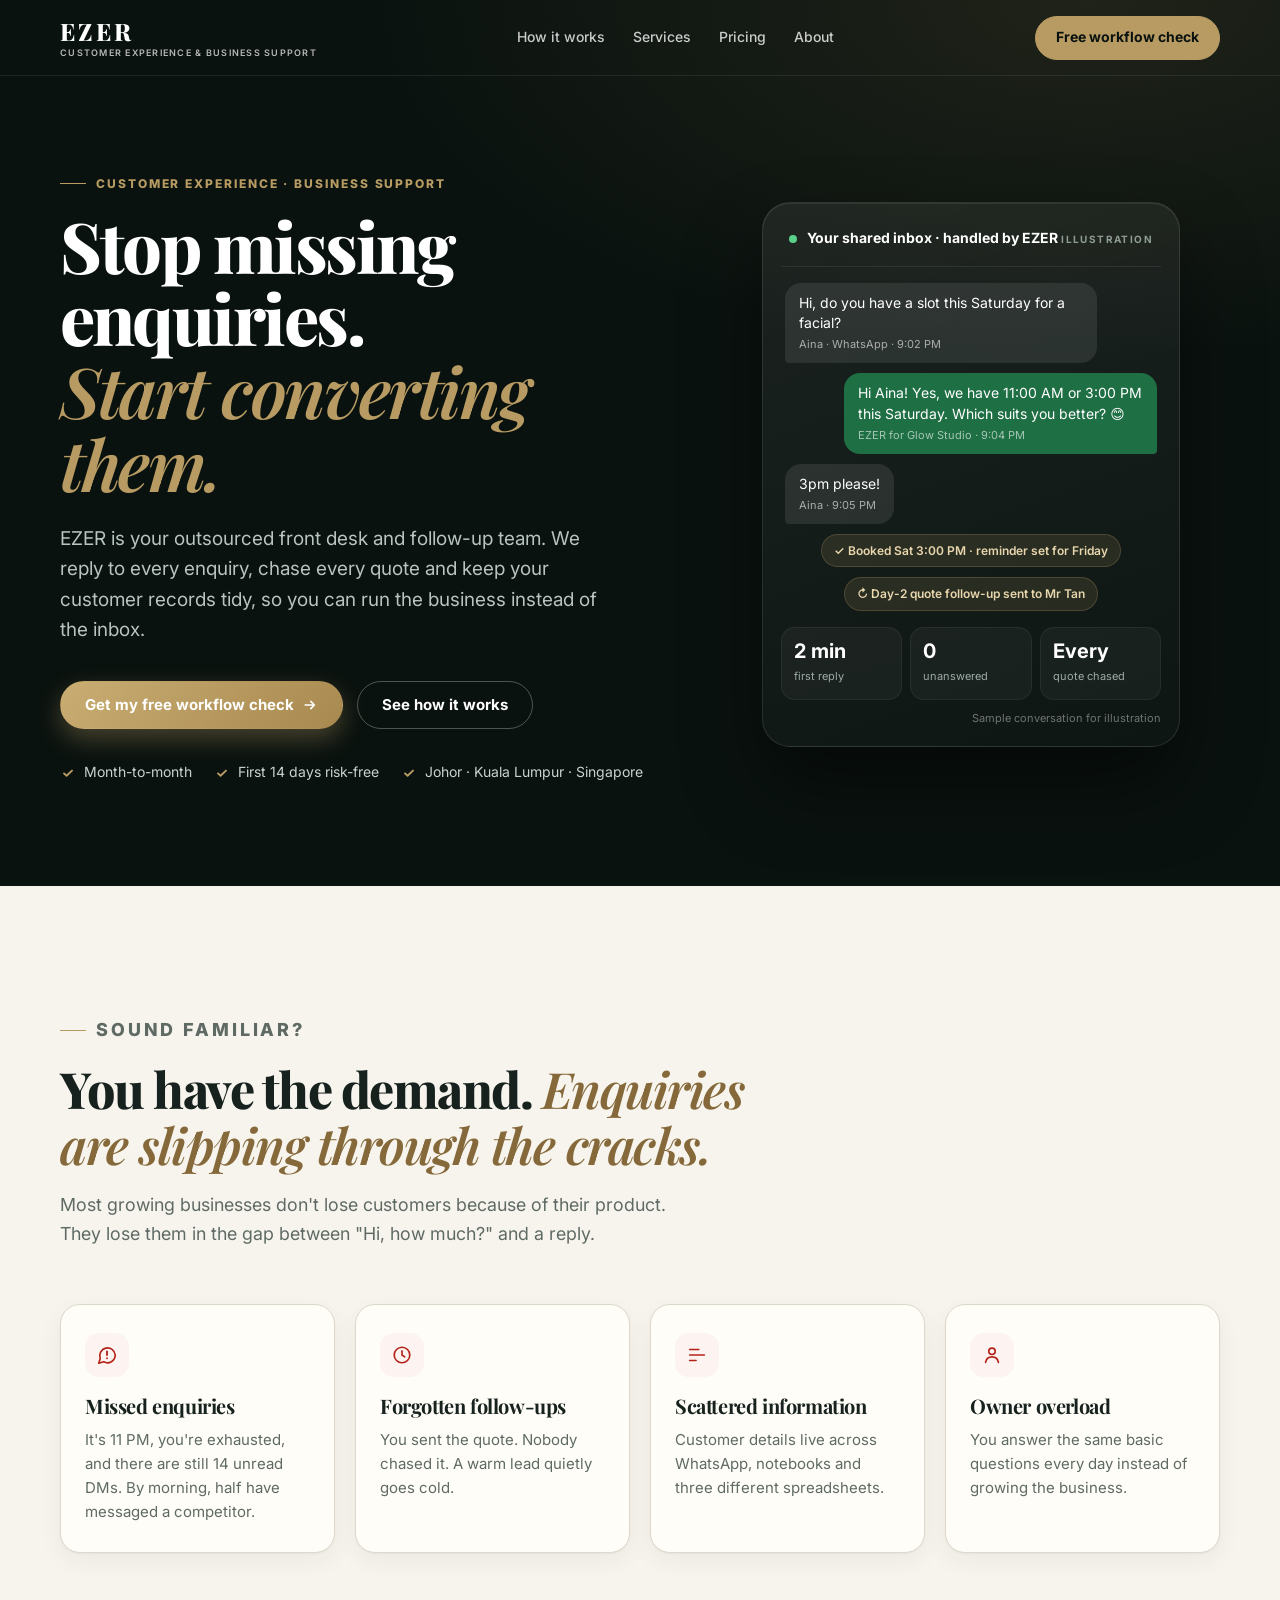
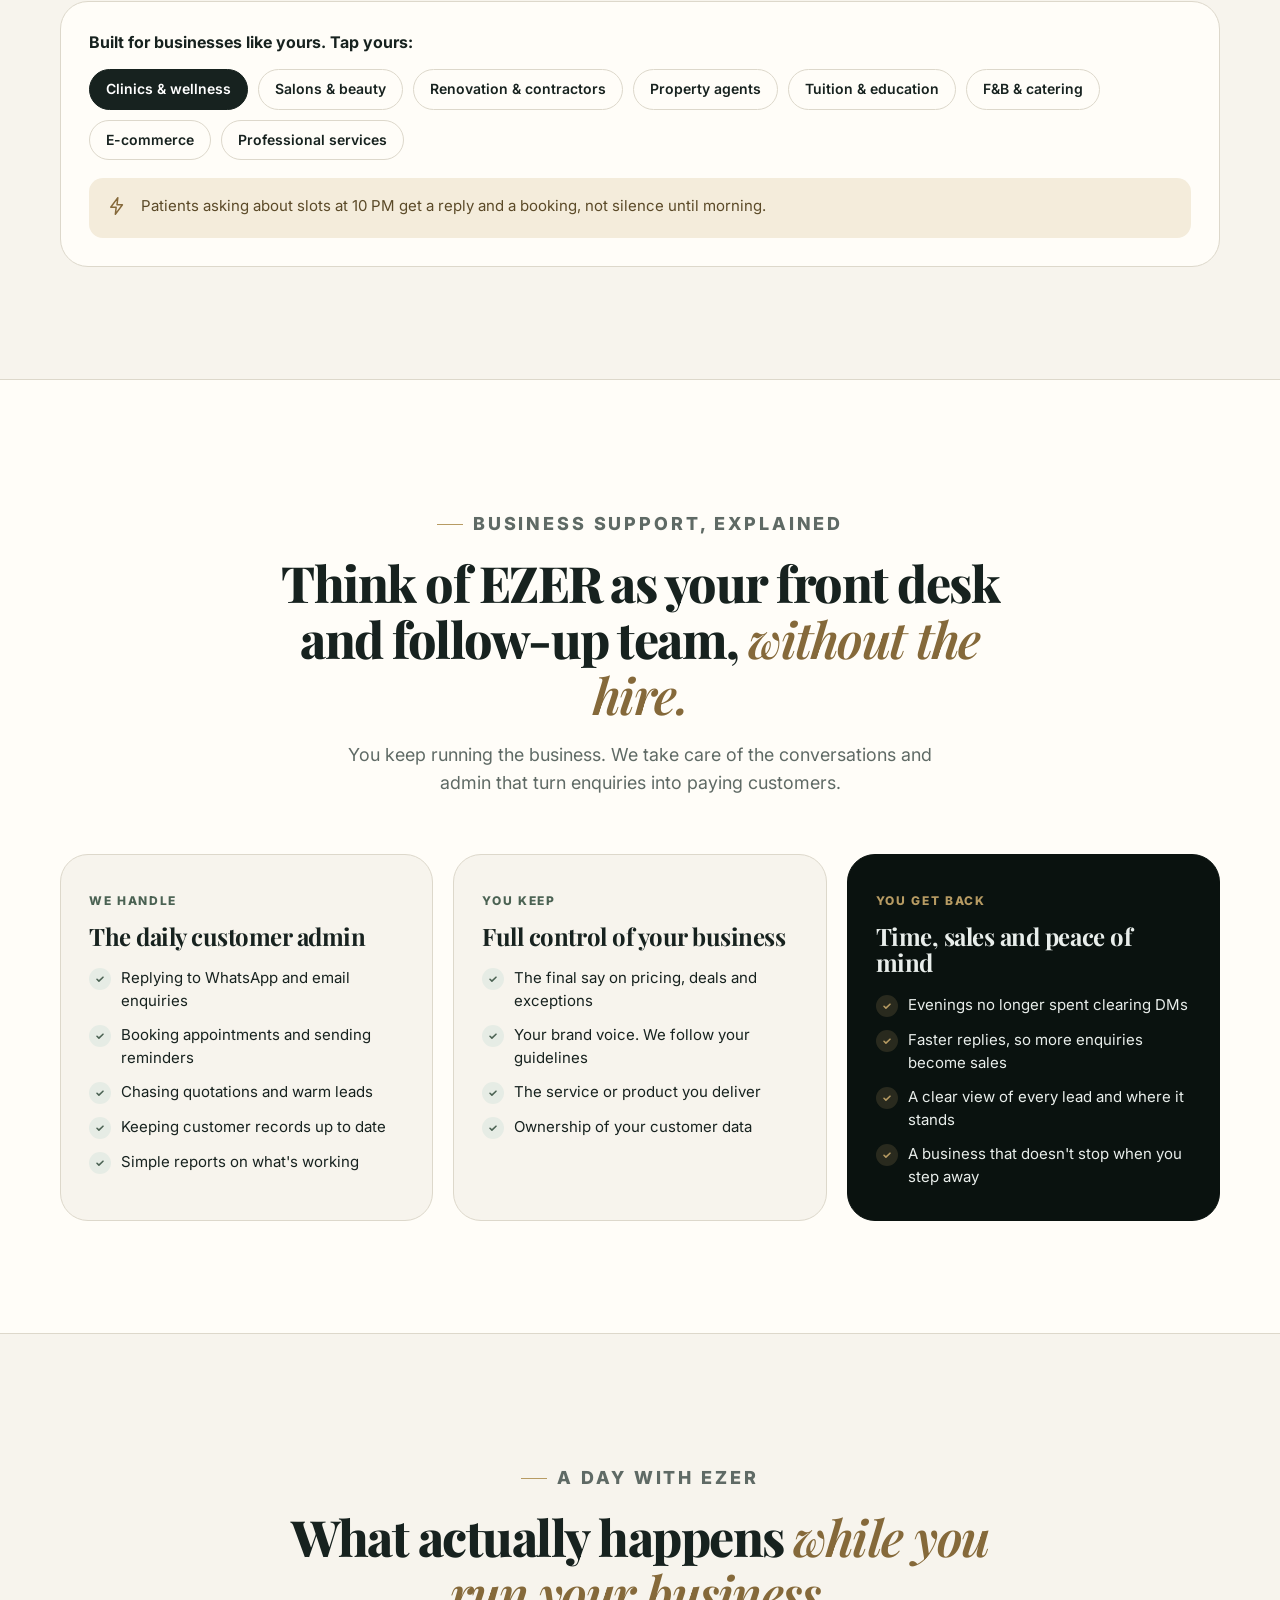
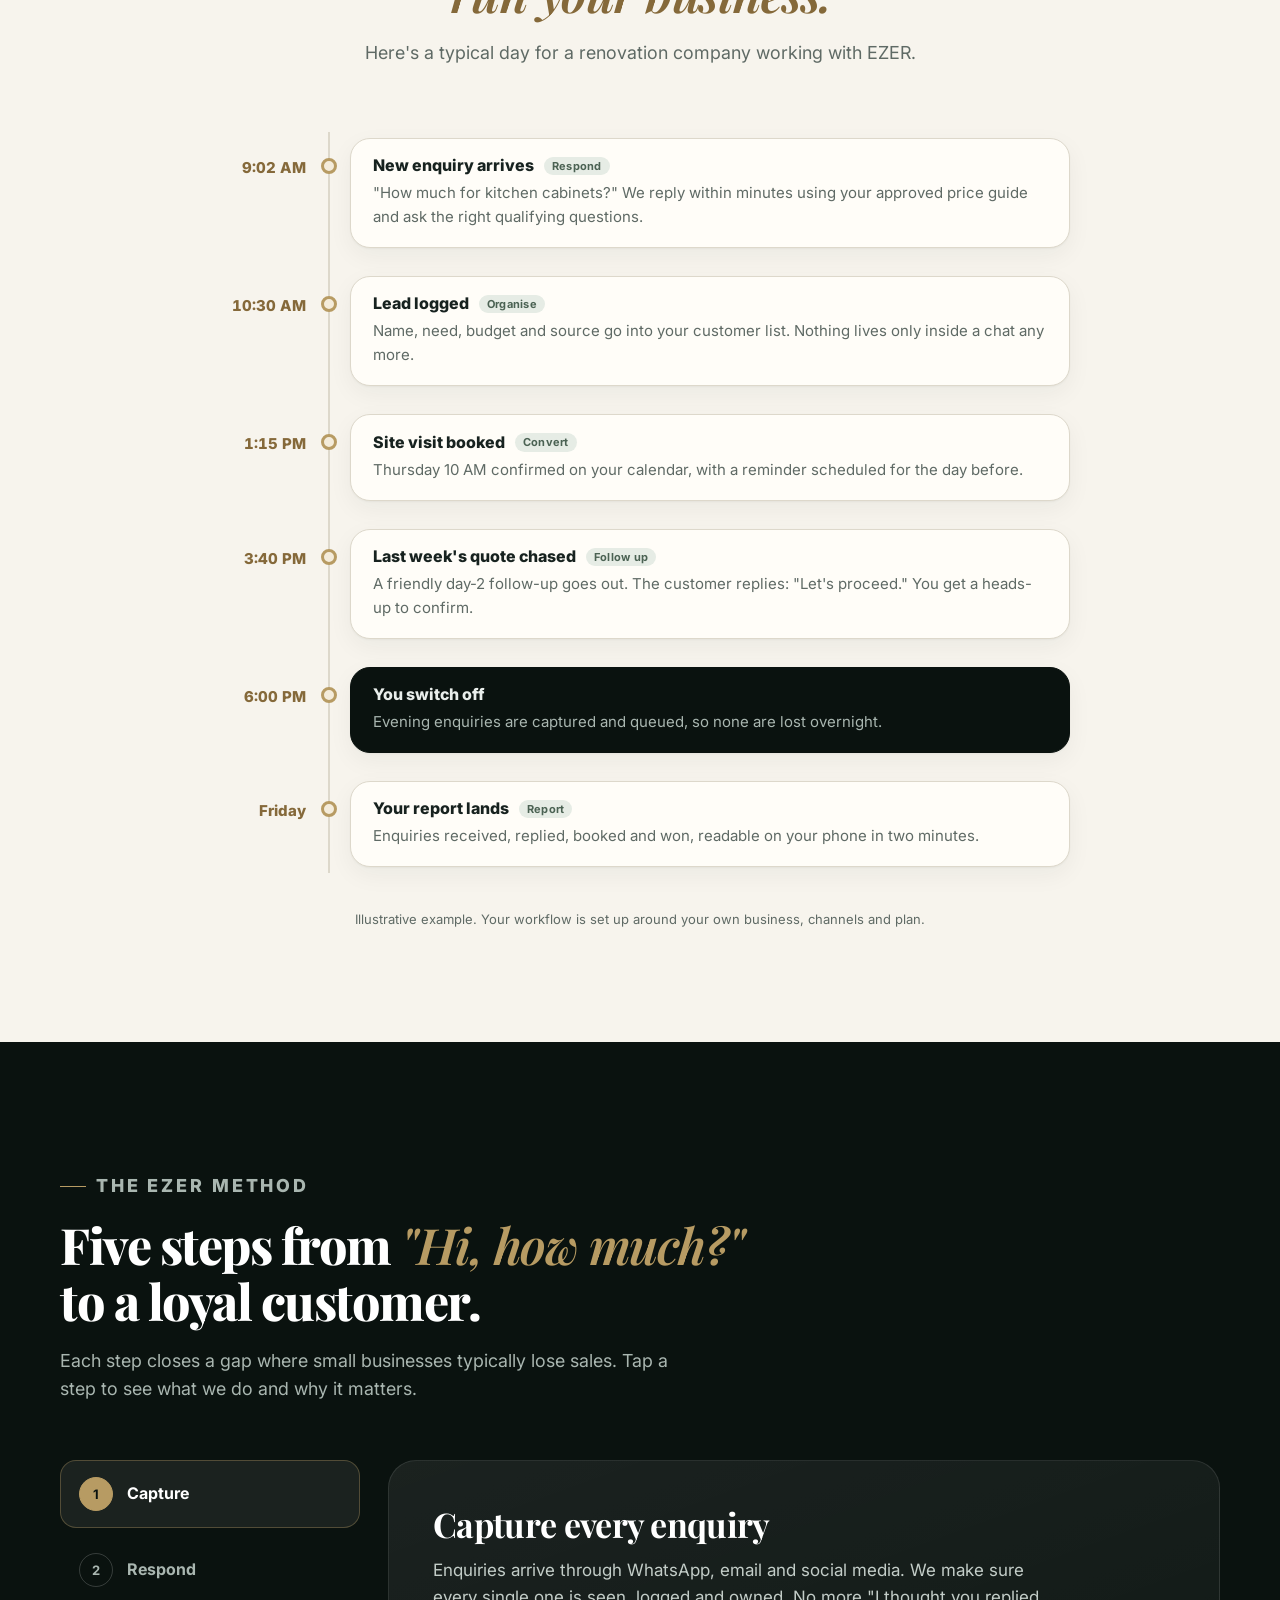
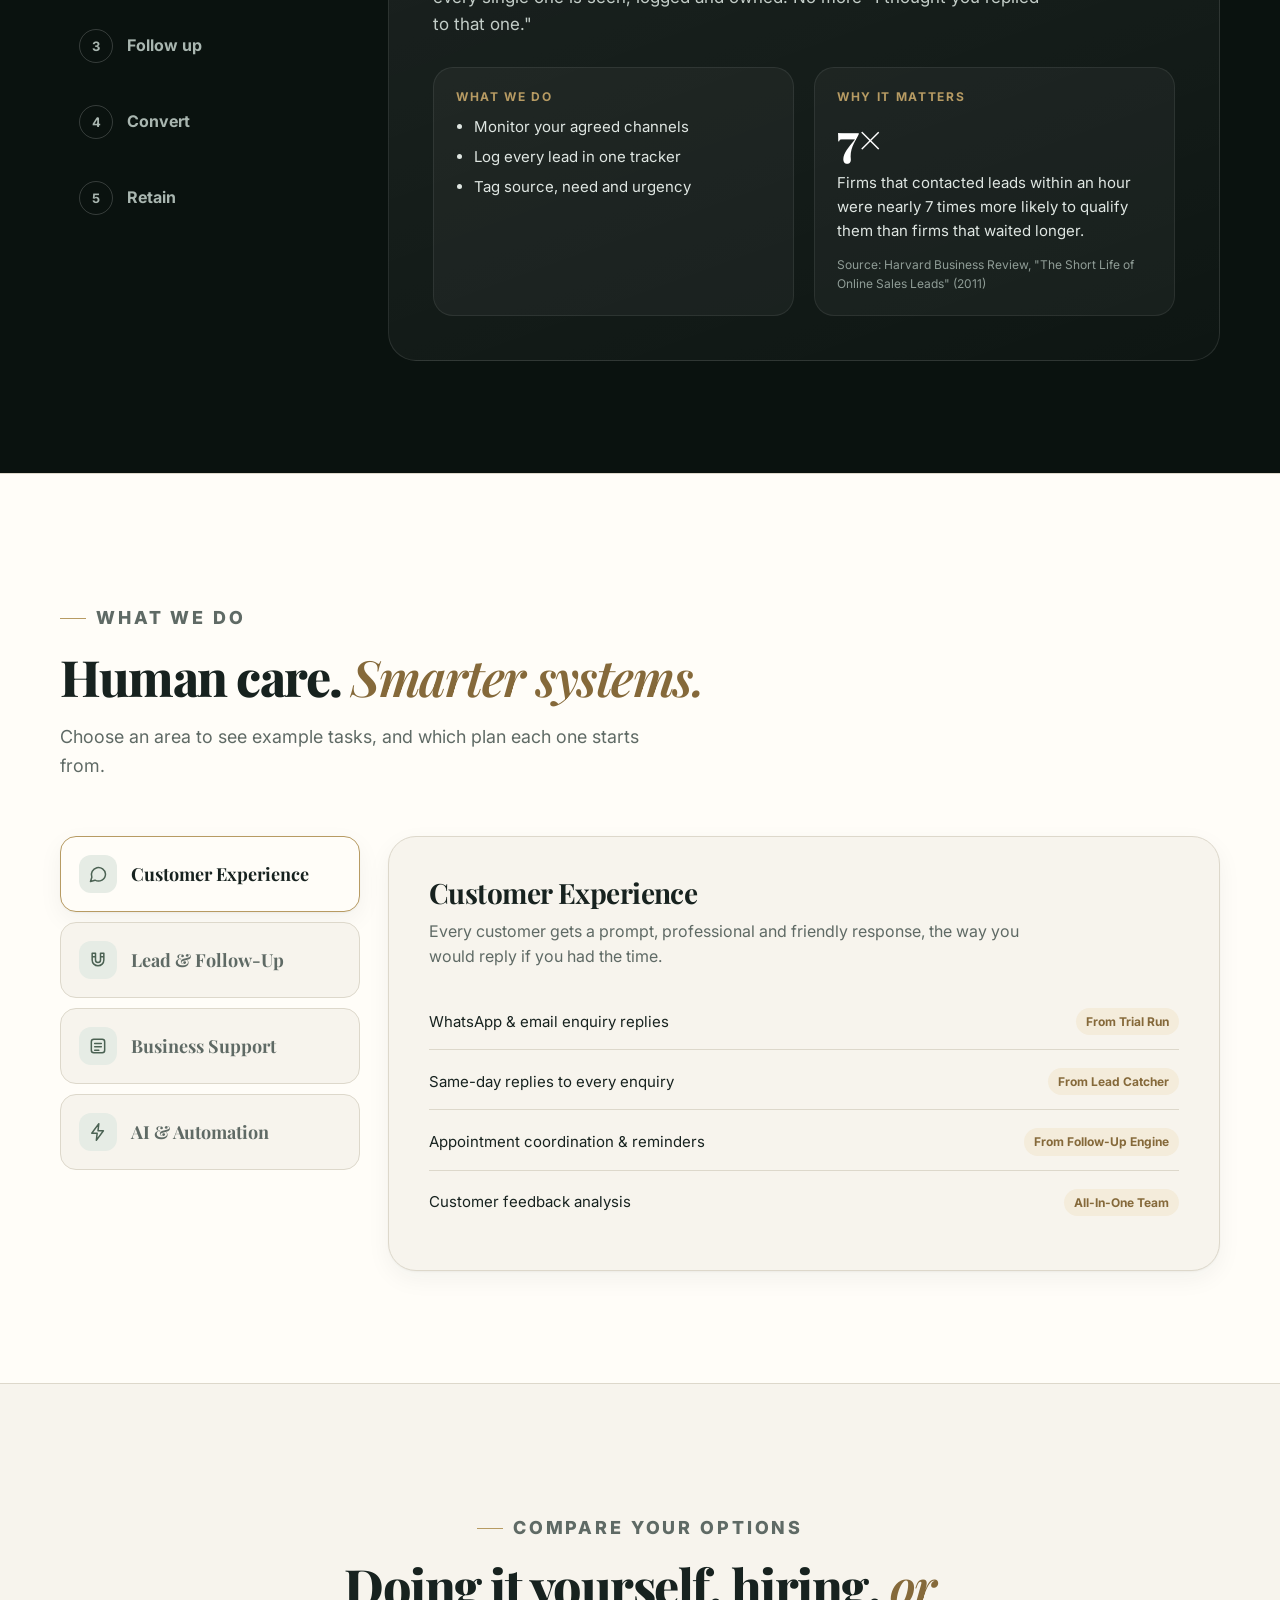
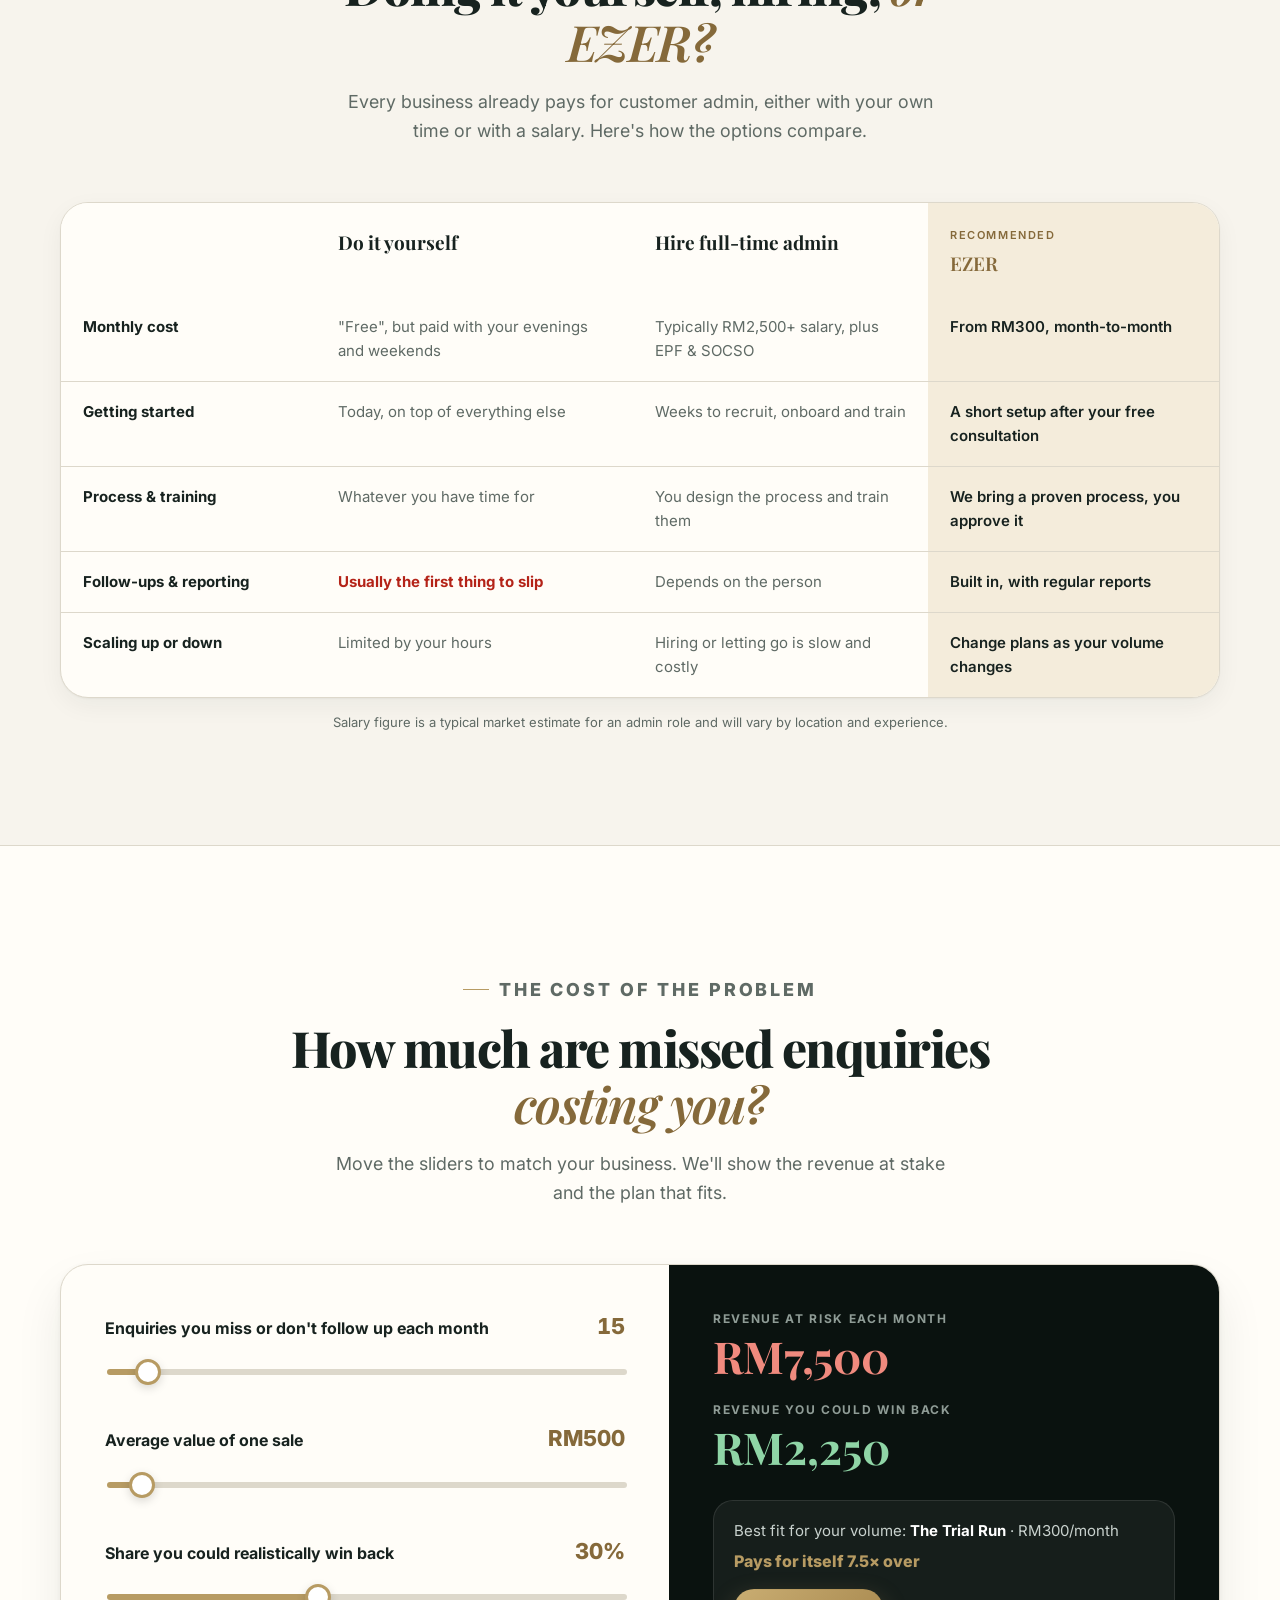
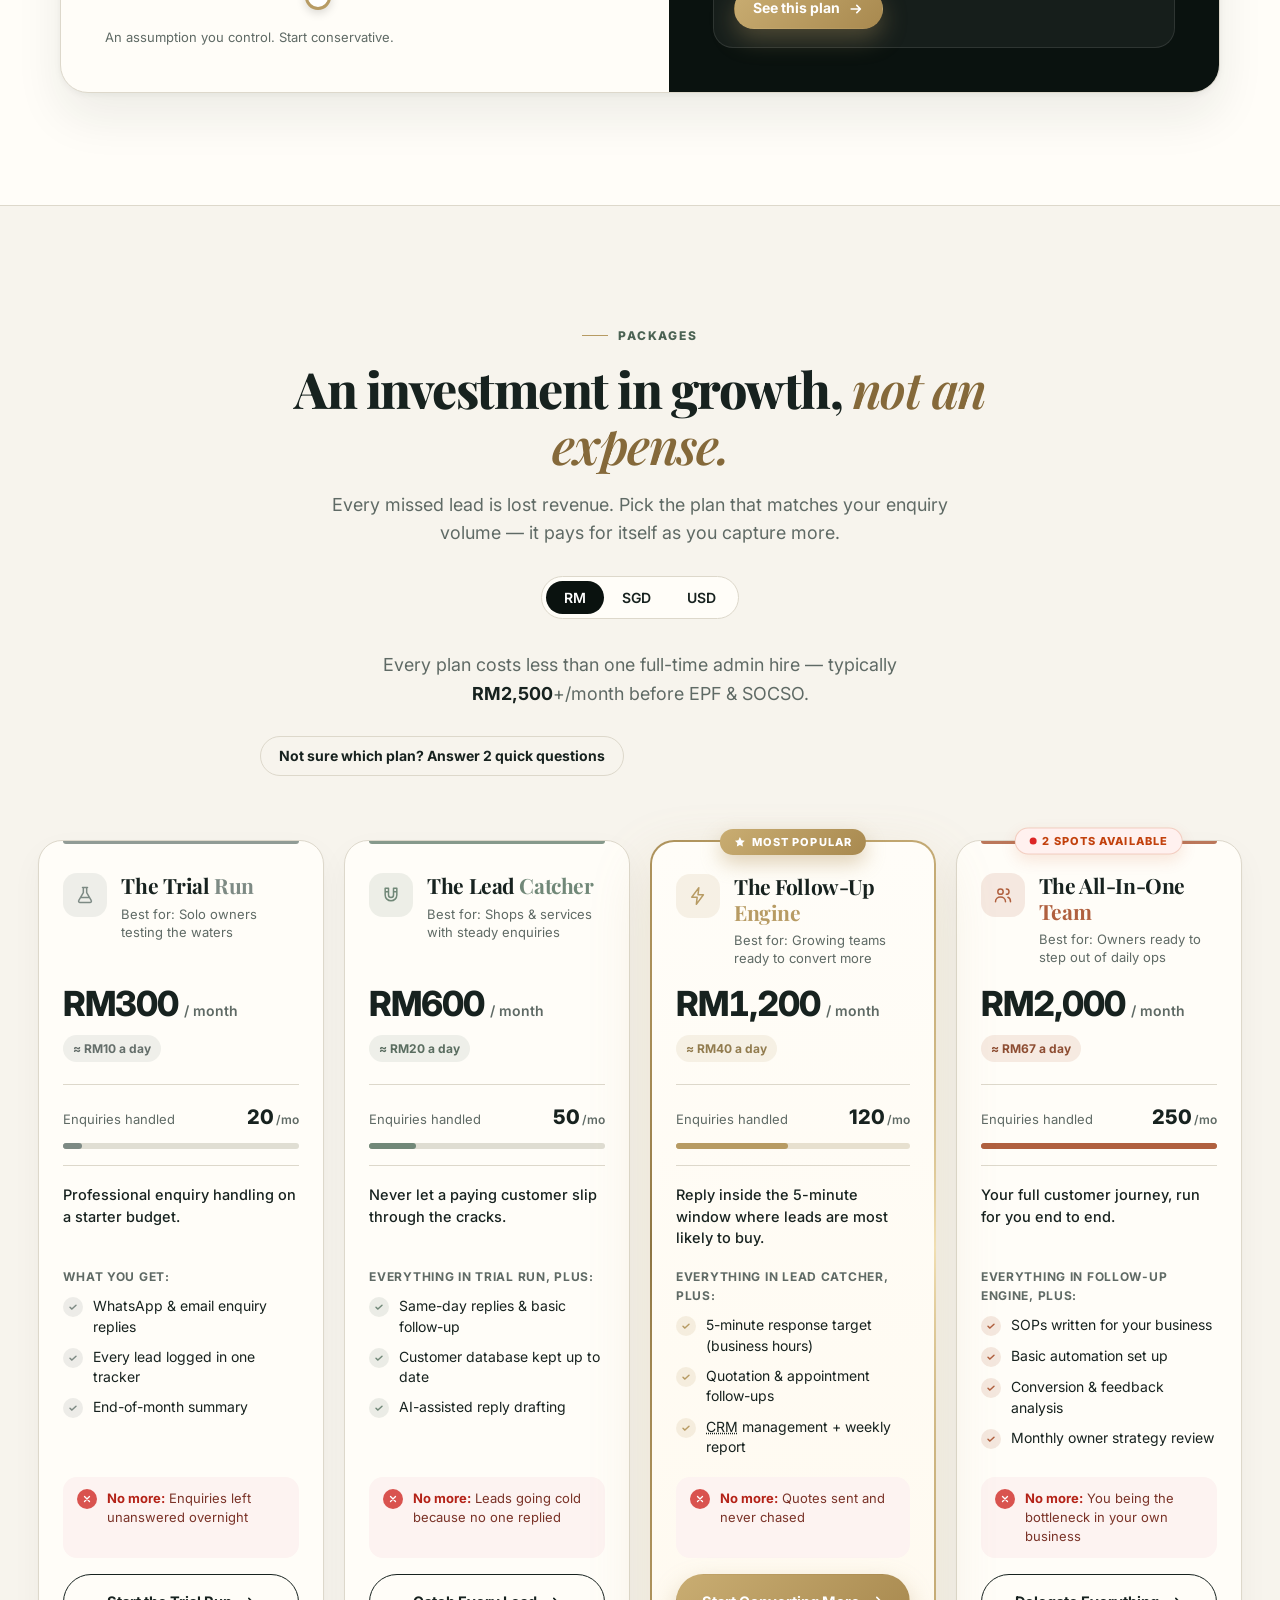
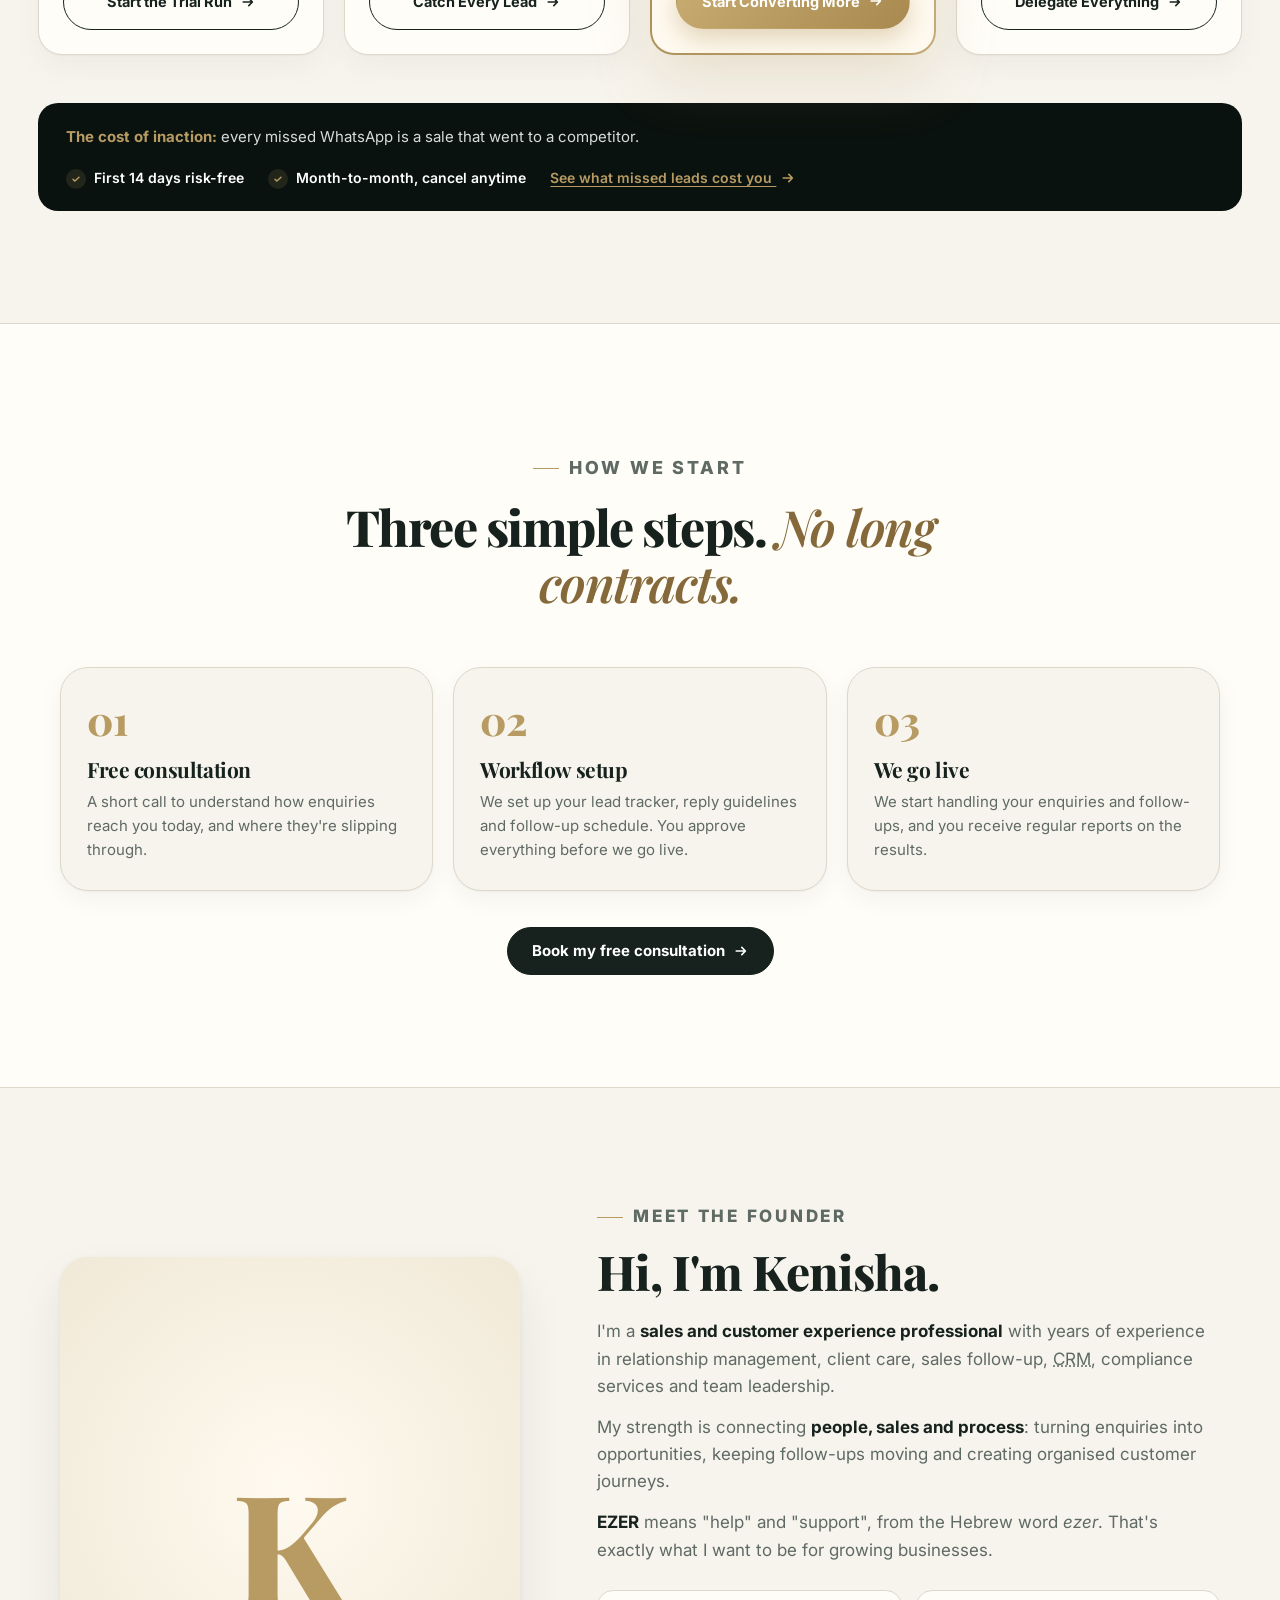
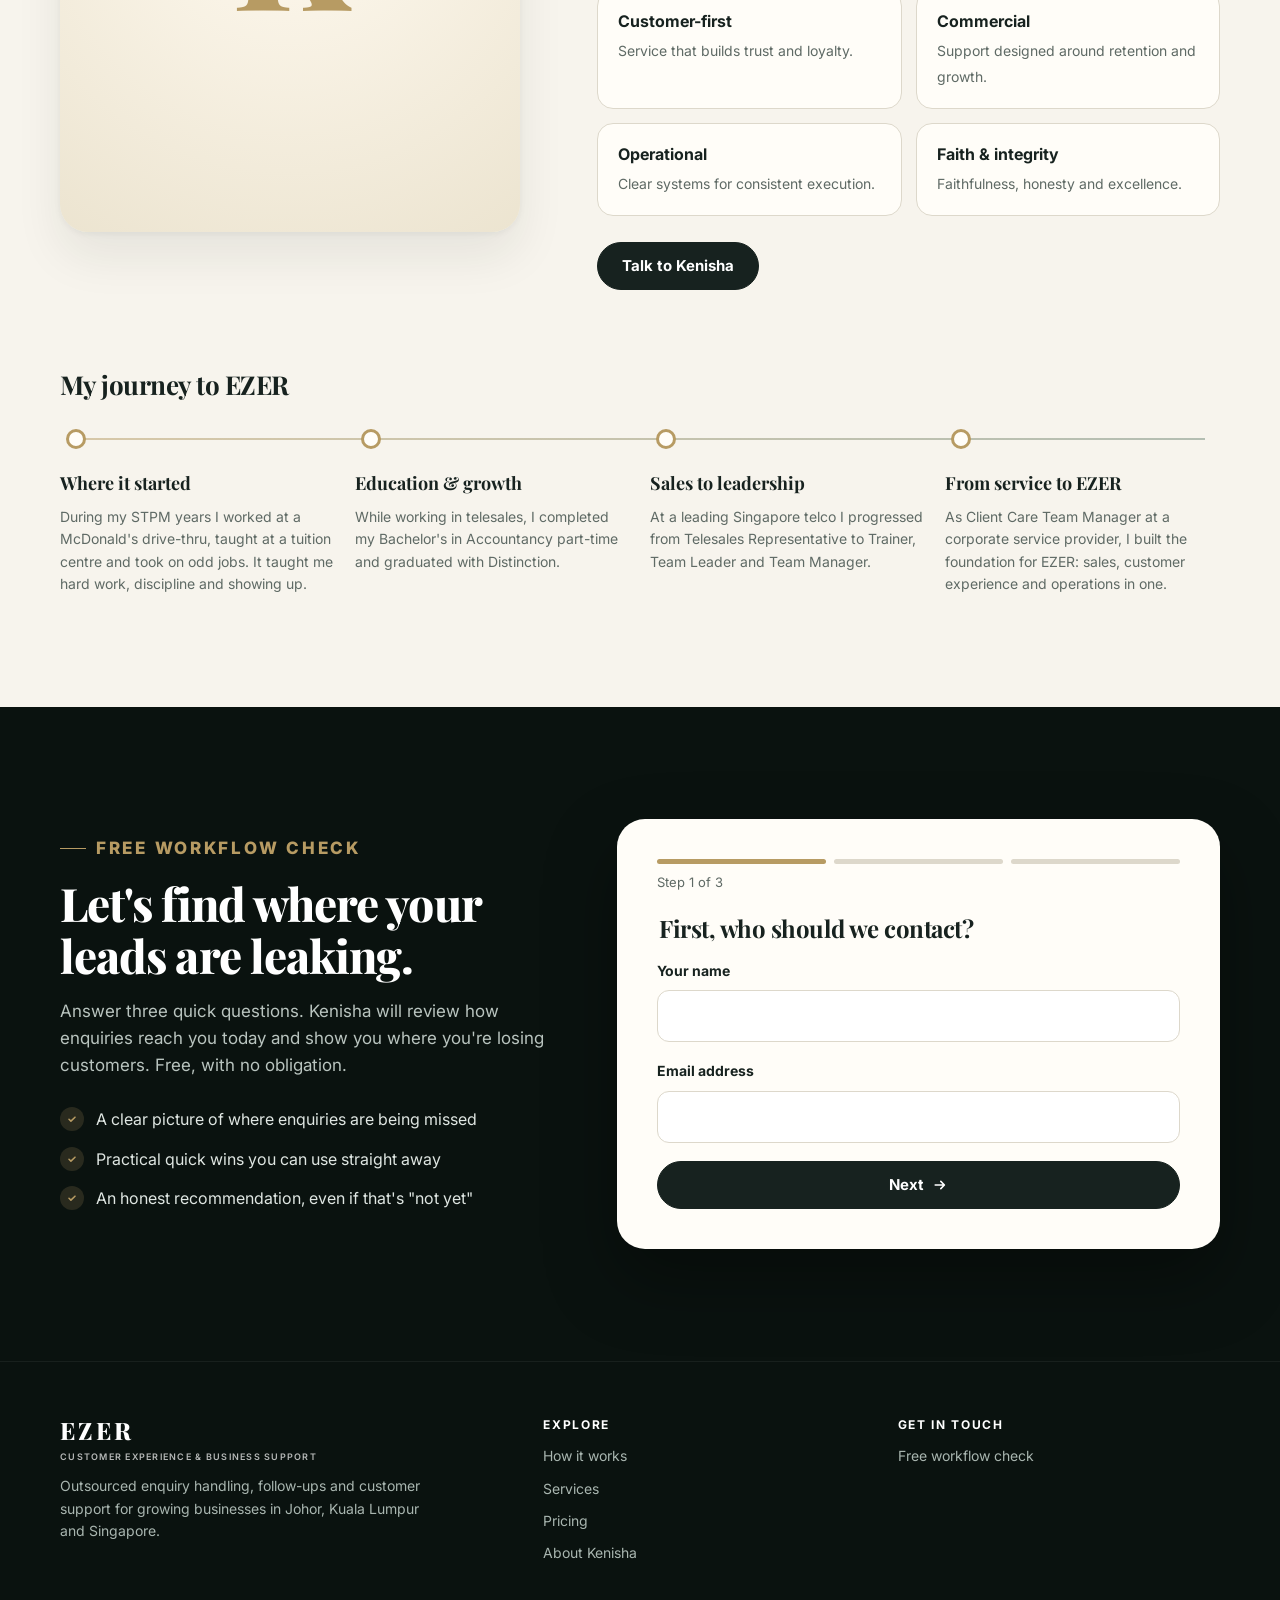
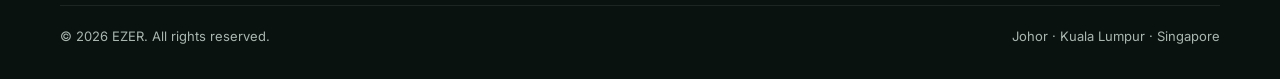
==== commit 1dbb8209: "Rebuild whole landing page for engagement and education - Split into index.html, styles.css, main.js" ====
--- a/index.html
+++ b/index.html
@@ -1,527 +1,397 @@
 <!DOCTYPE html>
-
 <html lang="en">
 <head>
-<meta charset="utf-8"/>
-<meta content="width=device-width, initial-scale=1" name="viewport"/>
-<title>EZER — Customer Experience &amp; Business Support</title>
-<link href="https://fonts.googleapis.com" rel="preconnect"/>
-<link crossorigin="" href="https://fonts.gstatic.com" rel="preconnect"/>
-<link href="https://fonts.googleapis.com/css2?family=Inter:wght@400;500;600;700;800&amp;family=Playfair+Display:ital,wght@0,500;0,700;0,800;1,500&amp;display=swap" rel="stylesheet"/>
-<style>
-:root { --bg: #f7f4ed; --surface: #fffdf8; --ink: #17221f; --muted: #66716c; --line: #ddd8cb; --sage: #718878; --sage2: #dfe8df; --gold: #b79b63; --dark: #0a120f; --radius: 24px; --nav-height: 76px; }
-* { box-sizing: border-box; }
-html { scroll-behavior: smooth; }
-body { margin: 0; font-family: 'Inter', system-ui, sans-serif; color: var(--ink); background: var(--bg); line-height: 1.55; overflow-x: hidden; }
-.root { min-height: 100vh; background: var(--bg); display: flex; flex-direction: column; }
-a { color: inherit; text-decoration: none; }
-.container { width: min(1120px, 92%); margin: auto; }
-
-/* Navigation */
-.nav-wrapper { position: fixed; top: 0; left: 0; right: 0; z-index: 100; background: var(--bg); border-bottom: 1px solid rgba(23,34,31,.08); transition: background 0.3s, box-shadow 0.3s; }
-.nav-wrapper.scrolled { background: rgba(247, 244, 237, 0.95); backdrop-filter: blur(10px); box-shadow: 0 4px 20px rgba(0,0,0,0.05); }
-.nav { height: var(--nav-height); display: flex; align-items: center; justify-content: space-between; }
-.brand { font-size: 24px; font-weight: 800; letter-spacing: .12em; z-index: 101; }
-.brand small { display: block; font-size: 9px; letter-spacing: .13em; font-weight: 600; color: var(--muted); margin-top: -4px; }
-.links { display: flex; gap: 28px; font-size: 14px; color: var(--muted); align-items: center; }
-.links a { transition: color 0.2s; font-weight: 500; }
-.links a:hover { color: var(--ink); }
-
-/* Buttons */
-.btn { display: inline-flex; align-items: center; justify-content: center; padding: 13px 24px; border-radius: 999px; border: 1px solid var(--dark); font-weight: 600; font-size: 14px; transition: all 0.3s cubic-bezier(0.4, 0, 0.2, 1); cursor: pointer; text-align: center; }
-.btn.primary { background: var(--dark); color: #fff; }
-.btn.primary:hover { transform: translateY(-2px); box-shadow: 0 10px 20px rgba(28,42,37,.15); }
-.btn.ghost { border-color: var(--line); background: var(--surface); color: var(--ink); }
-.btn.ghost:hover { border-color: var(--dark); }
-
-/* Hamburger Menu */
-.menu-toggle { display: none; background: none; border: none; cursor: pointer; padding: 8px; z-index: 101; }
-.menu-toggle span { display: block; width: 24px; height: 2px; background: var(--ink); margin: 5px 0; transition: 0.3s; }
-.menu-toggle.active span:nth-child(1) { transform: translateY(7px) rotate(45deg); }
-.menu-toggle.active span:nth-child(2) { opacity: 0; }
-.menu-toggle.active span:nth-child(3) { transform: translateY(-7px) rotate(-45deg); }
-
-/* Layout & Hero */
-main { margin-top: var(--nav-height); flex-grow: 1; }
-.hero { padding: 80px 0 70px; display: grid; grid-template-columns: 1.1fr 0.9fr; gap: 70px; align-items: center; }
-.eyebrow { display: inline-flex; gap: 8px; align-items: center; color: var(--sage); font-size: 12px; font-weight: 800; letter-spacing: .15em; text-transform: uppercase; margin-bottom: 16px; }
-.eyebrow:before { content: ""; width: 26px; height: 1px; background: var(--gold); }
-h1 { font-size: clamp(40px, 6vw, 72px); line-height: 1.05; letter-spacing: -.03em; margin: 0 0 24px; font-weight: 800; }
-h1 em { font-family: 'Lora', Georgia, serif; font-weight: 500; color: var(--sage); font-style: italic; }
-.hero p { font-size: 18px; color: var(--muted); max-width: 580px; margin-bottom: 32px; line-height: 1.6; }
-.actions { display: flex; gap: 16px; flex-wrap: wrap; }
-
-/* Dashboard Card */
-.hero-card { background: var(--dark); color: #fff; border-radius: 32px; padding: 32px; box-shadow: 0 24px 70px rgba(28,42,37,.18); position: relative; overflow: hidden; transform: perspective(1000px) rotateY(-5deg) rotateX(2deg); transition: transform 0.5s ease; }
-.hero-card:hover { transform: perspective(1000px) rotateY(0deg) rotateX(0deg); }
-.hero-card:after { content: ""; position: absolute; width: 300px; height: 300px; border-radius: 50%; border: 1px solid rgba(255,255,255,.08); right: -100px; top: -100px; pointer-events: none; }
-.mini-label { font-size: 11px; letter-spacing: .13em; text-transform: uppercase; color: #bfc9c3; font-weight: 600; }
-.dashboard { margin-top: 24px; background: rgba(255,255,255,.05); border: 1px solid rgba(255,255,255,.1); border-radius: 20px; padding: 20px; backdrop-filter: blur(10px); }
-.dash-head { display: flex; justify-content: space-between; align-items: center; margin-bottom: 16px; }
-.dot { width: 8px; height: 8px; border-radius: 50%; background: #b7c9a9; display: inline-block; margin-right: 8px; box-shadow: 0 0 10px rgba(183,201,169,0.5); }
-.metrics { display: grid; grid-template-columns: 1fr 1fr; gap: 12px; }
-.metric { background: rgba(255,255,255,.04); padding: 16px; border-radius: 16px; transition: background 0.3s; }
-.metric:hover { background: rgba(255,255,255,.08); }
-.metric b { display: block; font-size: 28px; line-height: 1.2; margin-bottom: 4px; font-weight: 700; }
-.metric span { font-size: 12px; color: #c5cec9; font-weight: 500; }
-.bar { height: 6px; background: rgba(255,255,255,.1); border-radius: 10px; margin-top: 24px; overflow: hidden; }
-.bar i { display: block; width: 74%; height: 100%; background: #b7c9a9; border-radius: 10px; animation: loadBar 1.5s ease-out forwards; transform-origin: left; }
-.note { font-size: 11px; color: rgba(255,255,255,0.4); margin-top: 12px; text-align: right; }
-
-@keyframes loadBar { 0% { transform: scaleX(0); } 100% { transform: scaleX(1); } }
-
-/* Sections */
-.section { padding: 96px 0; }
-.section.alt { background: var(--surface); border-top: 1px solid var(--line); border-bottom: 1px solid var(--line); }
-.section-head { max-width: 680px; margin-bottom: 56px; }
-.section-head h2 { font-size: clamp(32px, 4vw, 48px); line-height: 1.1; letter-spacing: -.03em; margin: 0 0 20px; font-weight: 800; }
-.section-head p { color: var(--muted); font-size: 18px; line-height: 1.6; margin: 0; }
-
-/* Grid Cards */
-.grid4 { display: grid; grid-template-columns: repeat(4, 1fr); gap: 20px; }
-.card { padding: 32px 24px; background: var(--surface); border: 1px solid var(--line); border-radius: 24px; transition: transform 0.3s, box-shadow 0.3s; height: 100%; display: flex; flex-direction: column; }
-.card:hover { transform: translateY(-4px); box-shadow: 0 12px 24px rgba(23,34,31,.06); }
-.alt .card { background: var(--bg); border-color: rgba(23,34,31,.06); }
-.card .num { font-size: 12px; color: var(--gold); font-weight: 800; letter-spacing: .1em; margin-bottom: 16px; display: inline-block; }
-.card h3 { margin: 0 0 12px; font-size: 20px; font-weight: 700; letter-spacing: -.01em; }
-.card p { color: var(--muted); font-size: 15px; margin: 0; line-height: 1.6; flex-grow: 1; }
-
-/* Flow */
-.flow { display: grid; grid-template-columns: repeat(5, 1fr); gap: 16px; align-items: stretch; margin-top: 40px; }
-.flow-item { padding: 28px 24px; border-top: 3px solid var(--sage); background: var(--surface); border-radius: 0 0 20px 20px; box-shadow: 0 4px 12px rgba(0,0,0,0.02); transition: transform 0.3s; }
-.flow-item:hover { transform: translateY(-4px); }
-.flow-item b { display: block; margin-bottom: 12px; font-size: 18px; font-weight: 700; color: var(--ink); }
-.flow-item span { font-size: 14px; color: var(--muted); line-height: 1.5; }
-
-/* About */
-.about { display: grid; grid-template-columns: 0.8fr 1.2fr; gap: 80px; align-items: center; }
-.portrait { height: 460px; border-radius: 32px; background: linear-gradient(135deg, #e4e9e0, #f0ebd9); display: flex; align-items: end; justify-content: center; overflow: hidden; position: relative; }
-.portrait .circle { width: 320px; height: 320px; border-radius: 50%; background: rgba(255,255,255,.5); margin-bottom: -100px; backdrop-filter: blur(5px); }
-.values { display: grid; grid-template-columns: 1fr 1fr; gap: 20px; margin-top: 40px; }
-.value { padding: 24px; border: 1px solid var(--line); border-radius: 20px; background: var(--surface); transition: transform 0.3s; }
-.value:hover { transform: translateY(-2px); border-color: var(--sage); }
-.value b { display: block; margin-bottom: 8px; font-size: 16px; font-weight: 700; }
-.value span { font-size: 14px; color: var(--muted); line-height: 1.5; display: block; }
-.about h2 { font-size: clamp(32px, 4vw, 48px); line-height: 1.1; letter-spacing: -.03em; margin: 16px 0 24px; font-weight: 800; }
-.about p { color: var(--muted); font-size: 17px; line-height: 1.7; margin-bottom: 16px; }
-.about p strong { color: var(--ink); font-weight: 600; }
-
-/* CTA */
-.cta-wrapper { max-width: 1000px; margin: 0 auto; }
-.cta { background: var(--dark); color: #fff; border-radius: 36px; padding: 64px; display: flex; align-items: center; justify-content: space-between; gap: 40px; box-shadow: 0 24px 60px rgba(28,42,37,.2); position: relative; overflow: hidden; }
-.cta:before { content: ""; position: absolute; width: 600px; height: 600px; background: radial-gradient(circle, rgba(113,136,120,0.15) 0%, rgba(0,0,0,0) 70%); top: -300px; right: -200px; pointer-events: none; }
-.cta h2 { font-size: clamp(32px, 4vw, 48px); line-height: 1.1; margin: 0 0 16px; letter-spacing: -.03em; font-weight: 800; }
-.cta p { color: #c5cec9; max-width: 480px; font-size: 18px; margin: 0; line-height: 1.6; }
-.cta .actions { flex-shrink: 0; }
-
-/* Footer */
-.footer { padding: 48px 0; color: var(--muted); font-size: 14px; display: flex; justify-content: space-between; align-items: center; border-top: 1px solid var(--line); flex-wrap: wrap; gap: 16px; }
-
-/* Responsive */
-@media (max-width: 1024px) {
-  .hero { grid-template-columns: 1fr; gap: 56px; padding-top: 40px; text-align: center; }
-  .hero p { margin-left: auto; margin-right: auto; }
-  .actions { justify-content: center; }
-  .hero-card { transform: none; max-width: 600px; margin: 0 auto; }
-  .hero-card:hover { transform: none; }
-  .about { grid-template-columns: 1fr; gap: 48px; }
-  .portrait { height: 400px; max-width: 600px; margin: 0 auto; }
-}
-
-@media (max-width: 850px) {
-  .menu-toggle { display: block; }
-  .links { position: fixed; top: var(--nav-height); left: 0; right: 0; background: var(--surface); flex-direction: column; padding: 32px 24px; gap: 24px; border-bottom: 1px solid var(--line); box-shadow: 0 10px 20px rgba(0,0,0,0.05); transform: translateY(-100%); opacity: 0; visibility: hidden; transition: all 0.3s cubic-bezier(0.4, 0, 0.2, 1); z-index: 99; }
-  .links.active { transform: translateY(0); opacity: 1; visibility: visible; }
-  .links a { font-size: 18px; width: 100%; text-align: center; }
-  .links .btn { display: none; }
-  
-  .grid4, .flow { grid-template-columns: repeat(2, 1fr); }
-  .cta { flex-direction: column; align-items: flex-start; padding: 48px 32px; }
-  .cta-wrapper { padding: 0 16px; }
-}
-
-@media (max-width: 520px) {
-  .grid4, .flow, .values, .metrics { grid-template-columns: 1fr; }
-  .section { padding: 64px 0; }
-  .hero { padding-bottom: 40px; }
-  .footer { flex-direction: column; text-align: center; justify-content: center; }
-  .cta h2 { font-size: 32px; }
-}
-
-/* Animations */
-.fade-in { animation: fadeIn 0.8s ease-out forwards; opacity: 0; transform: translateY(20px); }
-@keyframes fadeIn { to { opacity: 1; transform: translateY(0); } }
-
-h1, h2, h3, .brand { font-family: 'Playfair Display', serif; }
-.hero-wrapper { background: var(--dark); color: #fff; padding-top: var(--nav-height); border-bottom: 1px solid rgba(255,255,255,0.1); }
-.hero-wrapper .eyebrow, .hero-wrapper p { color: #a1b0aa; }
-.hero-wrapper h1 em { color: var(--gold); }
-.nav-wrapper:not(.scrolled) { background: transparent; border-bottom-color: rgba(255,255,255,0.1); color: #fff; }
-.nav-wrapper:not(.scrolled) .brand small { color: rgba(255,255,255,0.6); }
-.nav-wrapper:not(.scrolled) .links a { color: rgba(255,255,255,0.7); }
-.nav-wrapper:not(.scrolled) .links a:hover { color: #fff; }
-.nav-wrapper:not(.scrolled) .btn.primary { background: var(--gold); color: var(--dark); border-color: var(--gold); }
-.nav-wrapper:not(.scrolled) .menu-toggle span { background: #fff; }
-
-.hero-card {
-    background: rgba(255, 255, 255, 0.03) !important;
-    border: 1px solid rgba(255, 255, 255, 0.05);
-    backdrop-filter: blur(20px);
-    -webkit-backdrop-filter: blur(20px);
-    box-shadow: 0 30px 60px rgba(0,0,0,0.4), inset 0 1px 0 rgba(255,255,255,0.1) !important;
-}
-
-.floating-cta { position: fixed; bottom: 30px; right: 30px; z-index: 90; opacity: 0; visibility: hidden; transform: translateY(20px); transition: all 0.3s cubic-bezier(0.4, 0, 0.2, 1); }
-.floating-cta.visible { opacity: 1; visibility: visible; transform: translateY(0); }
-.floating-cta .btn { box-shadow: 0 10px 25px rgba(183, 155, 99, 0.4); background: var(--gold); color: var(--dark); border-color: var(--gold); padding: 16px 28px; font-size: 15px; }
-
-/* Tabs CSS */
-.services-tabs { display: grid; grid-template-columns: 1fr 2fr; gap: 40px; margin-top: 40px; align-items: start; }
-.tab-nav { display: flex; flex-direction: column; gap: 12px; }
-.tab-btn { text-align: left; padding: 20px; background: none; border: 1px solid var(--line); border-radius: 16px; font-size: 18px; font-weight: 600; font-family: 'Playfair Display', serif; cursor: pointer; transition: all 0.3s; color: var(--muted); }
-.tab-btn.active { background: var(--surface); border-color: var(--gold); color: var(--ink); box-shadow: 0 8px 20px rgba(0,0,0,0.03); }
-.tab-pane { display: none; padding: 40px; background: var(--surface); border: 1px solid var(--line); border-radius: 24px; height: 100%; animation: fadeIn 0.4s ease; }
-.tab-pane.active { display: block; }
-.tab-pane h3 { font-size: 24px; margin-top: 0; margin-bottom: 16px; color: var(--ink); }
-.tab-pane p { font-size: 16px; color: var(--muted); line-height: 1.6; }
-
-@media(max-width: 850px) { 
-    .services-tabs { grid-template-columns: 1fr; gap: 24px; } 
-    .tab-nav { display: grid; grid-template-columns: 1fr 1fr; gap: 12px; flex-direction: unset; overflow-x: visible; padding-bottom: 0; } 
-    .tab-btn { white-space: normal; font-size: 15px; padding: 16px 12px; text-align: center; } 
-}
-@media(max-width: 520px) {
-    .tab-nav { grid-template-columns: 1fr; }
-}
-
-/* Kinetic typography word split */
-.split-word { display: inline-block; overflow: hidden; vertical-align: bottom; padding-right: 0.25em; margin-right: -0.25em; }
-.split-word-inner { display: inline-block; transform: translateY(100%); opacity: 0; }
-
-/* Sticky Journey */
-.journey-grid { display: grid; grid-template-columns: 1fr 1fr; gap: 60px; align-items: start; }
-.journey-sticky { position: sticky; top: 120px; }
-.journey-cards { display: flex; flex-direction: column; gap: 24px; }
-@media(max-width: 850px) { .journey-grid { grid-template-columns: 1fr; } .journey-sticky { position: relative; top: 0; } }
-
-    /* Floating Inputs */
-    .float-input:focus, .float-input:not(:placeholder-shown) { border-color: var(--gold) !important; }
-    .float-input:focus + label, .float-input:not(:placeholder-shown) + label { transform: translateY(-24px) scale(0.85); left: 12px !important; background: #fff; padding: 0 4px; color: var(--gold) !important; }
-    /* Quiz Buttons */
-    .quiz-btn:hover { border-color: var(--gold) !important; color: var(--gold); }
-    
-    /* Remove static fade-in animation, GSAP will handle it */
-    .fade-in { opacity: 0; visibility: hidden; animation: none !important; transform: none !important; }
-    
-    /* Sleeker Flow cards */
-    .flow-item { background: transparent; border: 1px solid var(--line); border-radius: 20px; border-top: 1px solid var(--line); box-shadow: none; padding: 32px 24px; position: relative; overflow: hidden; }
-    .flow-item:before { content:''; position:absolute; top:0; left:0; width:100%; height:4px; background: var(--sage); transform: scaleX(0); transform-origin: left; transition: transform 0.4s; }
-    .flow-item:hover:before { transform: scaleX(1); }
-    
-    /* ROI Custom Range Sliders */
-    input[type=range] { -webkit-appearance: none; background: transparent; }
-    input[type=range]::-webkit-slider-thumb { -webkit-appearance: none; height: 24px; width: 24px; border-radius: 50%; background: var(--gold); cursor: pointer; margin-top: -10px; box-shadow: 0 2px 10px rgba(0,0,0,0.1); }
-    input[type=range]::-webkit-slider-runnable-track { width: 100%; height: 4px; cursor: pointer; background: var(--line); border-radius: 4px; }
-    
-    /* General Cleanups to reduce wordiness */
-    .section-head p { max-width: 500px; margin-top: 12px; }
-    
-
-/* ===== Pricing component ===== */
-.pricing-container { width: min(1280px, 94%); }
-.pricing-head { text-align: center; margin-left: auto; margin-right: auto; max-width: 760px; }
-.pricing-head p { margin-left: auto; margin-right: auto; }
-.pricing-toolbar { display: flex; flex-direction: column; align-items: center; gap: 14px; margin-top: 28px; }
-.currency-toggle { display: inline-flex; background: var(--surface); border: 1px solid var(--line); border-radius: 999px; padding: 4px; }
-.curr-btn { padding: 8px 18px; border-radius: 999px; border: 0; background: transparent; color: var(--ink); cursor: pointer; font: 600 14px 'Inter', sans-serif; transition: background .25s, color .25s; }
-.curr-btn.active { background: var(--dark); color: #fff; }
-.curr-btn:focus-visible { outline: 2px solid var(--gold); outline-offset: 2px; }
-.pricing-anchor { margin: 0; font-size: 14px; color: var(--muted); }
-.pricing-anchor strong { color: var(--ink); }
-
-.pricing-grid { display: grid; grid-template-columns: repeat(4, minmax(0, 1fr)); column-gap: 20px; row-gap: 0; margin-top: 64px; align-items: stretch; }
-.plan { --accent: var(--sage); position: relative; display: grid; grid-row: span 8; grid-template-rows: subgrid; row-gap: 0;
-  background: var(--surface); border: 1px solid var(--line); border-radius: 24px; padding: 32px 24px 24px;
-  box-shadow: 0 1px 2px rgba(23,34,31,.04), 0 12px 32px rgba(23,34,31,.04);
-  transition: transform .45s cubic-bezier(.16,1,.3,1), box-shadow .45s, border-color .3s; }
-.plan::before { content: ''; position: absolute; inset: 0 24px auto; height: 3px; border-radius: 0 0 4px 4px; background: var(--accent); opacity: .85; }
-.plan:hover { transform: translateY(-6px); border-color: color-mix(in srgb, var(--accent) 45%, var(--line)); box-shadow: 0 2px 4px rgba(23,34,31,.04), 0 24px 48px color-mix(in srgb, var(--accent) 18%, transparent); }
-
-/* Featured: animated gold border + glow */
-@property --plan-angle { syntax: '<angle>'; initial-value: 0deg; inherits: false; }
-.plan--featured { border: 2px solid transparent;
-  background: linear-gradient(#fffdf8, #fffaf0) padding-box,
-              conic-gradient(from var(--plan-angle), #b79b63, #f1dfb2, #b79b63, #8c7442, #b79b63) border-box;
-  box-shadow: 0 24px 60px rgba(183,155,99,.22); animation: plan-border-spin 6s linear infinite; z-index: 1; }
-.plan--featured::before { display: none; }
-@keyframes plan-border-spin { to { --plan-angle: 360deg; } }
-
-/* Badges */
-.plan-badge { position: absolute; top: 0; left: 50%; transform: translate(-50%, -50%); display: inline-flex; align-items: center; gap: 6px;
-  padding: 7px 14px; border-radius: 999px; font: 800 11px/1 'Inter', sans-serif; letter-spacing: .1em; text-transform: uppercase; white-space: nowrap; }
-.plan-badge--popular { background: linear-gradient(135deg, #c9ad72, #a8894f); color: #fff; box-shadow: 0 8px 20px rgba(183,155,99,.45); }
-.plan-badge--spots { background: #fff1ef; color: #c2410c; border: 1px solid rgba(194,65,12,.2); box-shadow: 0 6px 16px rgba(194,65,12,.12); }
-.plan-badge-dot { width: 7px; height: 7px; border-radius: 50%; background: #dc2626; animation: pulse-live 2s infinite; }
-
-/* Rows */
-.plan-head { display: flex; gap: 14px; align-items: flex-start; padding-bottom: 20px; }
-.plan-icon { flex: none; width: 44px; height: 44px; border-radius: 14px; display: grid; place-items: center; color: var(--accent);
-  background: color-mix(in srgb, var(--accent) 13%, transparent); }
-.plan-name { margin: 0; font-family: 'Playfair Display', serif; font-size: 21px; line-height: 1.2; font-weight: 700; }
-.plan-name-accent { color: var(--accent); }
-.plan-best { margin: 6px 0 0; font-size: 13px; line-height: 1.4; color: var(--muted); }
-
-.plan-price { display: flex; align-items: baseline; gap: 6px; white-space: nowrap; }
-.plan-amount { font-size: clamp(32px, 2.7vw, 40px); font-weight: 800; letter-spacing: -.03em; line-height: 1; font-variant-numeric: tabular-nums; }
-.plan-period { font-size: 14px; font-weight: 600; color: var(--muted); }
-.plan-perday { justify-self: start; align-self: start; margin: 12px 0 22px; padding: 4px 10px; border-radius: 999px; font-size: 12px; font-weight: 700;
-  color: color-mix(in srgb, var(--accent) 80%, #000); background: color-mix(in srgb, var(--accent) 12%, transparent); }
-
-.plan-capacity { padding: 16px 0; border-top: 1px solid var(--line); border-bottom: 1px solid var(--line); }
-.plan-capacity-row { display: flex; justify-content: space-between; align-items: baseline; font-size: 13px; color: var(--muted); margin-bottom: 10px; }
-.plan-capacity-row strong { font-size: 20px; color: var(--ink); font-weight: 800; }
-.plan-capacity-row small { font-size: 12px; color: var(--muted); font-weight: 600; margin-left: 2px; }
-.plan-meter { height: 6px; border-radius: 99px; background: color-mix(in srgb, var(--accent) 12%, #eee9de); overflow: hidden; }
-.plan-meter i { display: block; height: 100%; width: var(--fill); border-radius: inherit; background: var(--accent); transform-origin: left; }
-.plan.is-visible .plan-meter i { animation: plan-meter-grow 1.2s cubic-bezier(.16,1,.3,1) both; }
-@keyframes plan-meter-grow { from { transform: scaleX(0); } }
-
-.plan-desc { margin: 18px 0 0; font-size: 14.5px; line-height: 1.5; color: var(--ink); font-weight: 500; }
-.plan-features { padding-top: 18px; }
-.plan-features-label { margin: 0 0 10px; font-size: 12px; font-weight: 700; letter-spacing: .06em; text-transform: uppercase; color: var(--muted); }
-.plan-features ul { list-style: none; margin: 0; padding: 0; display: grid; gap: 10px; }
-.plan-features li { display: flex; gap: 10px; align-items: flex-start; font-size: 14px; line-height: 1.45; color: var(--ink); }
-.plan-features abbr { text-decoration: underline dotted; cursor: help; }
-.plan-check { flex: none; width: 20px; height: 20px; border-radius: 50%; display: grid; place-items: center; color: var(--accent, var(--sage));
-  background: color-mix(in srgb, var(--accent, var(--sage)) 14%, transparent); margin-top: 1px; }
-
-.plan-stops { align-self: stretch; display: flex; gap: 10px; align-items: flex-start; margin-top: 20px; padding: 12px 14px; border-radius: 14px;
-  background: #fdf3f1; color: #7a3328; font-size: 13px; line-height: 1.45; }
-.plan-stops b { color: #b42318; }
-.plan-x { flex: none; width: 20px; height: 20px; border-radius: 50%; display: grid; place-items: center; color: #fff; background: #d9534f; }
-
-.plan-cta { display: flex; align-items: center; justify-content: center; gap: 8px; margin-top: 16px; padding: 15px 18px; border-radius: 999px;
-  font-weight: 700; font-size: 14.5px; color: var(--ink); background: transparent; border: 1.5px solid var(--ink);
-  transition: background .3s, color .3s, border-color .3s, box-shadow .3s; }
-.plan-cta svg { transition: transform .3s; }
-.plan-cta:hover { background: var(--ink); color: #fff; }
-.plan-cta:hover svg { transform: translateX(4px); }
-.plan-cta--solid { background: linear-gradient(135deg, #c9ad72, #a8894f); border-color: transparent; color: #fff; box-shadow: 0 10px 24px rgba(183,155,99,.4); }
-.plan-cta--solid:hover { background: linear-gradient(135deg, #b79b63, #8c7442); box-shadow: 0 14px 30px rgba(183,155,99,.5); }
-.plan-cta:focus-visible { outline: 2px solid var(--accent); outline-offset: 3px; }
-
-/* Assurance strip */
-.pricing-assurance { margin-top: 48px; display: flex; flex-wrap: wrap; align-items: center; justify-content: space-between; gap: 18px 32px;
-  padding: 22px 28px; border-radius: 20px; background: var(--dark); color: #d6ddd9; }
-.pricing-assurance-msg { font-size: 15px; }
-.pricing-assurance-msg strong { color: var(--gold); }
-.pricing-assurance-list { list-style: none; margin: 0; padding: 0; display: flex; flex-wrap: wrap; gap: 12px 24px; font-size: 14px; font-weight: 600; color: #fff; }
-.pricing-assurance-list li { display: flex; align-items: center; gap: 8px; }
-.pricing-assurance-list .plan-check { --accent: #b79b63; }
-.pricing-assurance-list a svg { vertical-align: -3px; margin-left: 4px; }
-.pricing-assurance-list a { display: inline; color: var(--gold); text-decoration: underline; text-underline-offset: 3px; }
-
-/* Fallback for browsers without subgrid */
-@supports not (grid-template-rows: subgrid) {
-  .plan { display: flex; flex-direction: column; }
-  .plan-perday { align-self: flex-start; }
-  .plan-stops { margin-top: auto; }
-}
-
-@media (max-width: 1100px) {
-  .pricing-grid { grid-template-columns: repeat(2, minmax(0, 1fr)); gap: 40px 20px; }
-  .plan { display: flex; flex-direction: column; }
-  .plan-perday { align-self: flex-start; }
-  .plan-features { flex-grow: 1; }
-}
-@media (max-width: 680px) {
-  .pricing-grid { grid-template-columns: 1fr; gap: 36px; max-width: 480px; margin-left: auto; margin-right: auto; }
-  .plan--featured { order: -1; }
-  .pricing-assurance { padding: 22px; }
-}
-@media (prefers-reduced-motion: reduce) {
-  .plan, .plan-cta, .plan-cta svg { transition: none; }
-  .plan:hover { transform: none; }
-  .plan--featured { animation: none; }
-  .plan.is-visible .plan-meter i { animation: none; }
-}
-</style>
-<script src="https://cdnjs.cloudflare.com/ajax/libs/gsap/3.12.2/gsap.min.js"></script><script src="https://cdnjs.cloudflare.com/ajax/libs/gsap/3.12.2/ScrollTrigger.min.js"></script><link as_="style" href="https://fonts.googleapis.com/css2?family=Inter:wght@400;500;600;700;800&amp;family=Playfair+Display:ital,wght@0,500;0,700;0,800;1,500&amp;display=swap" rel="preload"/><script type="application/ld+json">{"@context": "https://schema.org", "@type": "ProfessionalService", "name": "EZER Customer Experience", "description": "Virtual Business Support in Johor, Kuala Lumpur & Singapore", "areaServed": ["Johor", "Kuala Lumpur", "Singapore"]}</script><script src="config.js"></script></head>
+<meta charset="utf-8">
+<meta name="viewport" content="width=device-width, initial-scale=1">
+<title>EZER — Customer Experience &amp; Business Support for SMEs in Johor, KL &amp; Singapore</title>
+<meta name="description" content="EZER is your outsourced front desk and follow-up team. We reply to every enquiry, chase every quote and keep your customer records organised — month-to-month, from RM300.">
+<meta property="og:title" content="EZER — Stop missing enquiries. Start converting them.">
+<meta property="og:description" content="Outsourced enquiry handling, follow-ups and customer support for growing businesses in Johor, Kuala Lumpur and Singapore.">
+<meta property="og:type" content="website">
+<meta name="theme-color" content="#0a120f">
+<link rel="icon" href="data:image/svg+xml,%3Csvg xmlns='http://www.w3.org/2000/svg' viewBox='0 0 64 64'%3E%3Crect width='64' height='64' rx='14' fill='%230a120f'/%3E%3Ctext x='50%25' y='56%25' text-anchor='middle' dominant-baseline='middle' font-family='Georgia,serif' font-size='38' font-weight='700' fill='%23b79b63'%3EE%3C/text%3E%3C/svg%3E">
+<link rel="preconnect" href="https://fonts.googleapis.com">
+<link rel="preconnect" href="https://fonts.gstatic.com" crossorigin>
+<link rel="stylesheet" href="https://fonts.googleapis.com/css2?family=Inter:wght@400;500;600;700;800&amp;family=Playfair+Display:ital,wght@0,600;0,700;0,800;1,600&amp;display=swap">
+<link rel="stylesheet" href="styles.css">
+<script>document.documentElement.classList.add('js');</script>
+<script type="application/ld+json">{"@context":"https://schema.org","@type":"ProfessionalService","name":"EZER Customer Experience & Business Support","description":"Outsourced enquiry handling, lead follow-up and customer experience support for small and medium businesses.","areaServed":["Johor","Kuala Lumpur","Singapore"],"priceRange":"RM300 - RM2,000 per month"}</script>
+<script src="config.js" defer></script>
+<script src="main.js" defer></script>
+</head>
 <body>
-<div class="root">
-<div class="nav-wrapper" id="nav-wrapper">
-<header class="container nav">
-<a class="brand" href="#top">EZER<small>CUSTOMER EXPERIENCE &amp; BUSINESS SUPPORT</small></a>
-<nav class="links" id="nav-links">
-<a href="#services">Services</a>
-<a href="#how">How it works</a>
-<a href="#packages">Packages</a>
-<a href="#about">About</a>
-<a class="btn primary mobile-only" href="#contact" style="display: none;">Stop Losing Leads</a>
-</nav>
-<div style="display: flex; align-items: center; gap: 16px;">
-<a class="btn primary desktop-only" href="#contact">Stop Losing Leads</a>
-<button aria-label="Toggle menu" class="menu-toggle" id="menu-toggle">
-<span></span><span></span><span></span>
-</button>
-</div>
+<a class="skip-link" href="#main">Skip to content</a>
+
+<!-- ============================== NAV ============================== -->
+<header class="nav" id="nav">
+  <div class="container nav__inner">
+    <a class="brand" href="#top" aria-label="EZER home">EZER<small>CUSTOMER EXPERIENCE &amp; BUSINESS SUPPORT</small></a>
+    <nav class="nav__links" id="navLinks" aria-label="Main">
+      <a href="#what">How it works</a>
+      <a href="#services">Services</a>
+      <a href="#packages">Pricing</a>
+      <a href="#about">About</a>
+      <a href="#faq" data-faq-link hidden>FAQ</a>
+      <a class="btn btn--primary nav__menu-cta" href="#contact">Get my free workflow check</a>
+    </nav>
+    <div class="nav__actions">
+      <a class="btn btn--nav" href="#contact">Free workflow check</a>
+      <button class="nav__toggle" id="navToggle" type="button" aria-label="Open menu" aria-expanded="false" aria-controls="navLinks"><span></span><span></span><span></span></button>
+    </div>
+  </div>
 </header>
-</div>
-<main id="top">
-<div class="hero-wrapper"><section class="container hero">
-<div class="fade-in">
-<div class="eyebrow">Customer Experience · Business Support</div>
-<h1 class="kinetic-text">Stop missing enquiries.<br/><em>We help you recover up to 40% of lost leads.</em></h1>
-<p>EZER helps growing businesses manage enquiries, follow-ups and customer relationships through thoughtful service, organised systems and smart technology.</p>
-<div class="actions">
-<a aria-label="Stop Losing Leads - Book Consultation" class="btn primary magnetic-btn" href="#contact">Stop Losing Leads</a>
-<a aria-label="Explore Services" class="btn ghost magnetic-btn" href="#services">Stop Missing Leads</a>
-</div>
-</div>
-<div class="hero-card fade-in" style="animation-delay: 0.2s;">
-<div class="mini-label">EZER Client Snapshot</div>
-<div class="dashboard">
-<div class="dash-head">
-<span><i class="dot"></i>Customer Journey</span>
-<span class="mini-label">Sample</span>
-</div>
-<div class="metrics">
-<div class="metric"><b>86</b><span>New enquiries</span></div>
-<div class="metric"><b>74</b><span>Follow-ups completed</span></div>
-<div class="metric"><b>31</b><span>Appointments</span></div>
-<div class="metric"><b>18</b><span>Customers converted</span></div>
-</div>
-<div class="bar"><i></i></div>
-<div class="note">Sample dashboard · illustrative figures</div>
-</div>
-</div>
-</section>
-<div class="logo-ticker-wrapper" style="background: var(--dark); padding: 20px 0; border-top: 1px solid rgba(255,255,255,0.05); overflow: hidden; white-space: nowrap;">
-<div class="eyebrow" style="text-align:center; display:block; margin-bottom:16px;">Trusted by growing businesses</div>
-<div id="logoTicker" style="display: inline-block; white-space: nowrap; animation: ticker 20s linear infinite;">
-<!-- Populated by JS -->
-</div>
-<style>
-                @keyframes ticker { 0% { transform: translateX(0); } 100% { transform: translateX(-50%); } }
-                .ticker-logo { height: 40px; margin: 0 40px; opacity: 0.5; filter: grayscale(100%) invert(100%); transition: 0.3s; }
-                .ticker-logo:hover { opacity: 1; }
-            
-</style>
-</div>
-</div>
-<section class="section alt" id="who-is-this-for">
-<div class="container" style="text-align: center;">
-<div class="section-head fade-in" style="margin: 0 auto 40px;">
-<div class="eyebrow">Who is this for?</div>
-<h2>Perfect for Coaches, Agencies, and E-commerce.</h2>
-<p>If you have high enquiry volume but struggle to keep up with follow-ups, we are your growth engine.</p>
-</div>
-<div class="hours-saved-wrapper fade-in" style="background: var(--surface); padding: 40px; border-radius: 24px; border: 1px solid var(--line); display: inline-block; min-width: 300px;">
-<div class="metric">
-<b id="hoursSavedCounter" style="font-size: 48px; color: var(--gold); font-family: 'Playfair Display', serif;">14,250</b>
-<span style="font-size: 14px; text-transform: uppercase; letter-spacing: 0.1em; font-weight: 700; color: var(--ink); display: block; margin-top: 8px;">Hours of Admin Saved</span>
-</div>
-</div>
-</div>
-</section>
-<section class="section alt">
-<div class="container">
-<div class="section-head fade-in">
-<div class="eyebrow">The opportunity</div>
-<h2>Where are your customers falling through the cracks?</h2>
-<p>Growing businesses often have the demand — but not enough time or structure to consistently manage every enquiry.</p>
-</div>
-<div class="grid4">
-<div class="card fade-in" style="animation-delay: 0.1s;">
-<span class="num">01</span>
-<h3>Missed enquiries</h3>
-<p>It's 11 PM, you're exhausted, and you still have 14 DMs to answer.</p>
-</div>
-<div class="card fade-in" style="animation-delay: 0.2s;">
-<span class="num">02</span>
-<h3>Forgotten follow-ups</h3>
-<p>A warm lead slips away because no one remembered to check back in.</p>
-</div>
-<div class="card fade-in" style="animation-delay: 0.3s;">
-<span class="num">03</span>
-<h3>Scattered information</h3>
-<p>Customer details are lost across WhatsApp, random notes, and chaotic sheets.</p>
-</div>
-<div class="card fade-in" style="animation-delay: 0.4s;">
-<span class="num">04</span>
-<h3>Owner overload</h3>
-<p>You're spending 15 hours a week answering the same basic questions.</p>
-</div>
-</div>
-</div>
-</section>
-<section class="section alt" id="quiz">
-<div class="container">
-<div class="quiz-container fade-in" style="max-width: 600px; margin: 0 auto; background: #fff; padding: 40px; border-radius: 24px; box-shadow: 0 20px 40px rgba(0,0,0,0.04); border: 1px solid var(--line);">
-<div class="eyebrow" style="margin-bottom:24px;">Find Your Bottleneck</div>
-<div class="quiz-step" id="quiz-step-1">
-<h3 style="font-size:24px; margin-top:0;">What's your biggest daily headache?</h3>
-<button class="quiz-btn" onclick="nextQuiz(2, 'foundation')" style="display:block; width:100%; text-align:left; padding:16px; margin-bottom:12px; background:var(--surface); border:1px solid var(--line); border-radius:12px; cursor:pointer; font-size:16px;">Answering the same basic DMs over and over.</button>
-<button class="quiz-btn" onclick="nextQuiz(2, 'scaling')" style="display:block; width:100%; text-align:left; padding:16px; margin-bottom:12px; background:var(--surface); border:1px solid var(--line); border-radius:12px; cursor:pointer; font-size:16px;">Warm leads slipping away because I forgot to follow up.</button>
-<button class="quiz-btn" onclick="nextQuiz(2, 'automator')" style="display:block; width:100%; text-align:left; padding:16px; margin-bottom:12px; background:var(--surface); border:1px solid var(--line); border-radius:12px; cursor:pointer; font-size:16px;">Keeping my chaotic operations and CRM organized.</button>
-</div>
-<div class="quiz-step" id="quiz-step-2" style="display:none;">
-<h3 style="font-size:24px; margin-top:0;">How many enquiries do you get a week?</h3>
-<button class="quiz-btn" onclick="showQuizResult()" style="display:block; width:100%; text-align:left; padding:16px; margin-bottom:12px; background:var(--surface); border:1px solid var(--line); border-radius:12px; cursor:pointer; font-size:16px;">Under 50</button>
-<button class="quiz-btn" onclick="showQuizResult()" style="display:block; width:100%; text-align:left; padding:16px; margin-bottom:12px; background:var(--surface); border:1px solid var(--line); border-radius:12px; cursor:pointer; font-size:16px;">50 to 120</button>
-<button class="quiz-btn" onclick="showQuizResult()" style="display:block; width:100%; text-align:left; padding:16px; margin-bottom:12px; background:var(--surface); border:1px solid var(--line); border-radius:12px; cursor:pointer; font-size:16px;">More than 120</button>
-</div>
-<div id="quiz-result" style="display:none; text-align:center;">
-<h3 style="font-size:28px; margin-top:0; color:var(--gold);">We Found Your Match</h3>
-<p style="font-size:16px; color:var(--muted);">Based on your operations, we recommend <strong><span id="quizRecommendation">The Scaling Engine</span></strong>.</p>
-<a class="btn primary" href="#packages" onclick="document.getElementById('quiz-result').style.display='none'; document.getElementById('quiz-step-1').style.display='block';">View Package Details</a>
-</div>
-</div>
-</div>
-</section>
-<section class="section">
-<div class="container">
-<div class="section-head fade-in">
-<div class="eyebrow">The EZER difference</div>
-<h2>From enquiry to relationship.</h2>
-<p>We bring structure to the customer journey so fewer opportunities are forgotten.</p>
-</div>
-<div class="flow fade-in" style="animation-delay: 0.2s;">
-<div class="flow-item"><b>Enquiry</b><span>Customer reaches out.</span></div>
-<div class="flow-item"><b>Respond</b><span>Professional, timely communication.</span></div>
-<div class="flow-item"><b>Follow up</b><span>Every lead has a next step.</span></div>
-<div class="flow-item"><b>Convert</b><span>Appointments and quotations move forward.</span></div>
-<div class="flow-item"><b>Retain</b><span>Better care after the sale.</span></div>
-</div>
-</div>
-</section>
-<section class="section alt" id="services">
-<div class="container">
-<div class="section-head fade-in">
-<div class="eyebrow">What we do</div>
-<h2>Human care. Smarter systems.</h2>
-</div>
-<div class="services-tabs fade-in">
-<div class="tab-nav">
-<button class="tab-btn active" data-target="tab-0">Customer Experience</button>
-<button class="tab-btn" data-target="tab-1">Lead &amp; Follow-Up</button>
-<button class="tab-btn" data-target="tab-2">Business Support</button>
-<button class="tab-btn" data-target="tab-3">AI &amp; Automation</button>
-</div>
-<div class="tab-content-container">
-<div class="tab-pane active" id="tab-0"><h3>Customer Experience</h3><p>Enquiry handling, customer communication, appointment coordination and feedback tracking.</p></div>
-<div class="tab-pane" id="tab-1"><h3>Lead &amp; Follow-Up</h3><p>Lead tracking, quotation follow-ups, appointment follow-ups and lost-lead recovery.</p></div>
-<div class="tab-pane" id="tab-2"><h3>Business Support</h3><p><span style="border-bottom:1px dotted var(--muted); cursor:help;" title="Customer Relationship Management software">CRM</span> updates, customer databases, reporting, SOPs and workflow organisation.</p></div>
-<div class="tab-pane" id="tab-3"><h3>AI &amp; Automation</h3><p>AI-assisted responses, reminders, reporting and practical process automation.</p></div>
-</div>
-</div>
-</div>
-</section>
-<section class="section" id="how"><div class="container"><div class="section-head fade-in"><div class="eyebrow">Why work with me</div><h2>Experience that connects sales and service.</h2><p>EZER brings practical experience across the customer journey, from first enquiry to follow-up and retention.</p></div><div class="grid4"><div class="card fade-in" style="animation-delay: 0.1s;"><span class="num">01</span><h3>Sales &amp; Relationships</h3><p>Experience managing client relationships, renewals, quotations and sales follow-ups.</p></div><div class="card fade-in" style="animation-delay: 0.2s;"><span class="num">02</span><h3>Customer Experience</h3><p>Professional communication, enquiry handling, complaints and customer care.</p></div><div class="card fade-in" style="animation-delay: 0.3s;"><span class="num">03</span><h3><span style="border-bottom:1px dotted var(--muted); cursor:help;" title="Customer Relationship Management software">CRM</span> &amp; Operations</h3><p>Hands-on experience organising customer information, workflows and business systems.</p></div><div class="card fade-in" style="animation-delay: 0.4s;"><span class="num">04</span><h3>Leadership</h3><p>Team leadership experience with a focus on accountability, service quality and results.</p></div></div></div></section><section class="section alt" id="packages">
+
+<main id="main">
+<!-- ============================== 1. HERO ============================== -->
+<section class="hero" id="top" aria-labelledby="heroTitle">
+  <div class="container hero__grid">
+    <div class="hero__copy">
+      <p class="eyebrow">Customer experience · Business support</p>
+      <h1 id="heroTitle">Stop missing enquiries. <em>Start converting them.</em></h1>
+      <p class="hero__lead">EZER is your outsourced front desk and follow-up team. We reply to every enquiry, chase every quote and keep your customer records tidy, so you can run the business instead of the inbox.</p>
+      <div class="hero__actions">
+        <a class="btn btn--gold" href="#contact">Get my free workflow check <svg width="16" height="16" viewBox="0 0 20 20" aria-hidden="true"><path d="M4 10h11m-4-4.5L15.5 10 11 14.5" fill="none" stroke="currentColor" stroke-width="2" stroke-linecap="round" stroke-linejoin="round"/></svg></a>
+        <a class="btn btn--ghost-light" href="#what">See how it works</a>
+      </div>
+      <ul class="trust-row" aria-label="Key facts">
+        <li><svg width="16" height="16" viewBox="0 0 20 20" aria-hidden="true"><path d="M5 10.5l3.2 3L15 7" fill="none" stroke="currentColor" stroke-width="2.4" stroke-linecap="round" stroke-linejoin="round"/></svg>Month-to-month</li>
+        <li><svg width="16" height="16" viewBox="0 0 20 20" aria-hidden="true"><path d="M5 10.5l3.2 3L15 7" fill="none" stroke="currentColor" stroke-width="2.4" stroke-linecap="round" stroke-linejoin="round"/></svg>First 14 days risk-free</li>
+        <li><svg width="16" height="16" viewBox="0 0 20 20" aria-hidden="true"><path d="M5 10.5l3.2 3L15 7" fill="none" stroke="currentColor" stroke-width="2.4" stroke-linecap="round" stroke-linejoin="round"/></svg>Johor · Kuala Lumpur · Singapore</li>
+      </ul>
+    </div>
+
+    <figure class="inbox" aria-label="Illustration: EZER replying to customer enquiries and following up">
+      <div class="inbox__bar">
+        <span class="inbox__title"><i class="inbox__live" aria-hidden="true"></i>Your shared inbox · handled by EZER</span>
+        <span class="inbox__tag">Illustration</span>
+      </div>
+      <div class="inbox__thread" aria-hidden="true">
+        <div class="msg msg--in" style="--t:.3s">Hi, do you have a slot this Saturday for a facial?<small>Aina · WhatsApp · 9:02 PM</small></div>
+        <div class="msg msg--typing" style="--t:1.1s; --t-out:2.1s"><i></i><i></i><i></i></div>
+        <div class="msg msg--out" style="--t:2.2s">Hi Aina! Yes, we have 11:00 AM or 3:00 PM this Saturday. Which suits you better? 😊<small>EZER for Glow Studio · 9:04 PM</small></div>
+        <div class="msg msg--in" style="--t:3.4s">3pm please!<small>Aina · 9:05 PM</small></div>
+        <div class="msg msg--event" style="--t:4.3s">✓ Booked Sat 3:00 PM · reminder set for Friday</div>
+        <div class="msg msg--event" style="--t:5.2s">↻ Day-2 quote follow-up sent to Mr Tan</div>
+      </div>
+      <div class="inbox__stats">
+        <div class="inbox__stat"><b>2 min</b><span>first reply</span></div>
+        <div class="inbox__stat"><b>0</b><span>unanswered</span></div>
+        <div class="inbox__stat"><b>Every</b><span>quote chased</span></div>
+      </div>
+      <figcaption class="inbox__note">Sample conversation for illustration</figcaption>
+    </figure>
+  </div>
+</section>
+
+<div class="logo-strip" id="logoStrip" hidden>
+  <p>Trusted by growing businesses</p>
+  <div class="logo-strip__track"></div>
+</div>
+
+<!-- ============================== 2. PAINS ============================== -->
+<section class="section" id="problem" aria-labelledby="problemTitle">
+  <div class="container">
+    <div class="section-head" data-reveal>
+      <p class="eyebrow">Sound familiar?</p>
+      <h2 id="problemTitle">You have the demand. <span class="accent">Enquiries are slipping through the cracks.</span></h2>
+      <p>Most growing businesses don't lose customers because of their product. They lose them in the gap between "Hi, how much?" and a reply.</p>
+    </div>
+    <div class="grid-4">
+      <article class="card" data-reveal style="--d:.05s">
+        <div class="card__icon card__icon--danger"><svg width="22" height="22" viewBox="0 0 24 24" aria-hidden="true"><path d="M21 12a8.5 8.5 0 0 1-12.6 7.4L3 21l1.6-5.2A8.5 8.5 0 1 1 21 12z" fill="none" stroke="currentColor" stroke-width="1.8" stroke-linejoin="round"/><path d="M12 8v4M12 15.5h.01" stroke="currentColor" stroke-width="2" stroke-linecap="round"/></svg></div>
+        <h3>Missed enquiries</h3>
+        <p>It's 11 PM, you're exhausted, and there are still 14 unread DMs. By morning, half have messaged a competitor.</p>
+      </article>
+      <article class="card" data-reveal style="--d:.12s">
+        <div class="card__icon card__icon--danger"><svg width="22" height="22" viewBox="0 0 24 24" aria-hidden="true"><circle cx="12" cy="12" r="8.5" fill="none" stroke="currentColor" stroke-width="1.8"/><path d="M12 7.5V12l3 2" fill="none" stroke="currentColor" stroke-width="1.8" stroke-linecap="round"/></svg></div>
+        <h3>Forgotten follow-ups</h3>
+        <p>You sent the quote. Nobody chased it. A warm lead quietly goes cold.</p>
+      </article>
+      <article class="card" data-reveal style="--d:.19s">
+        <div class="card__icon card__icon--danger"><svg width="22" height="22" viewBox="0 0 24 24" aria-hidden="true"><path d="M4 6h10M4 12h16M4 18h7" fill="none" stroke="currentColor" stroke-width="1.8" stroke-linecap="round"/></svg></div>
+        <h3>Scattered information</h3>
+        <p>Customer details live across WhatsApp, notebooks and three different spreadsheets.</p>
+      </article>
+      <article class="card" data-reveal style="--d:.26s">
+        <div class="card__icon card__icon--danger"><svg width="22" height="22" viewBox="0 0 24 24" aria-hidden="true"><circle cx="12" cy="8" r="3.5" fill="none" stroke="currentColor" stroke-width="1.8"/><path d="M5 20c.6-3.6 3.4-6 7-6s6.4 2.4 7 6" fill="none" stroke="currentColor" stroke-width="1.8" stroke-linecap="round"/></svg></div>
+        <h3>Owner overload</h3>
+        <p>You answer the same basic questions every day instead of growing the business.</p>
+      </article>
+    </div>
+
+    <div class="industries" data-reveal>
+      <p class="industries__label">Built for businesses like yours. Tap yours:</p>
+      <div class="chips" role="group" aria-label="Choose your industry">
+        <button class="chip" type="button" aria-pressed="true" data-industry="Patients asking about slots at 10 PM get a reply and a booking, not silence until morning.">Clinics &amp; wellness</button>
+        <button class="chip" type="button" aria-pressed="false" data-industry="Every DM about prices and availability gets answered, and appointment reminders cut no-shows.">Salons &amp; beauty</button>
+        <button class="chip" type="button" aria-pressed="false" data-industry="Every quotation is chased on a schedule until you get a clear yes or no.">Renovation &amp; contractors</button>
+        <button class="chip" type="button" aria-pressed="false" data-industry="Viewing requests are logged, confirmed and followed up while you're on site with another client.">Property agents</button>
+        <button class="chip" type="button" aria-pressed="false" data-industry="Parent enquiries are answered quickly, trial classes booked and renewals reminded.">Tuition &amp; education</button>
+        <button class="chip" type="button" aria-pressed="false" data-industry="Event and catering enquiries are quoted and followed up before they book someone else.">F&amp;B &amp; catering</button>
+        <button class="chip" type="button" aria-pressed="false" data-industry="Order, delivery and product questions are handled quickly so buyers don't drift away.">E-commerce</button>
+        <button class="chip" type="button" aria-pressed="false" data-industry="Client onboarding, document chasing and renewal reminders stay on schedule.">Professional services</button>
+      </div>
+      <p class="industries__example" id="industryExample" aria-live="polite"><svg width="20" height="20" viewBox="0 0 24 24" aria-hidden="true"><path d="M13 2L4.5 13.5H11L10 22l8.5-11.5H12z" fill="none" stroke="currentColor" stroke-width="1.8" stroke-linejoin="round"/></svg><span>Patients asking about slots at 10 PM get a reply and a booking, not silence until morning.</span></p>
+    </div>
+  </div>
+</section>
+
+<!-- ============================== 3. WHAT IS BUSINESS SUPPORT ============================== -->
+<section class="section section--surface" id="what" aria-labelledby="whatTitle">
+  <div class="container">
+    <div class="section-head section-head--center" data-reveal>
+      <p class="eyebrow">Business support, explained</p>
+      <h2 id="whatTitle">Think of EZER as your front desk and follow-up team, <span class="accent">without the hire.</span></h2>
+      <p>You keep running the business. We take care of the conversations and admin that turn enquiries into paying customers.</p>
+    </div>
+    <div class="explain">
+      <article class="explain__col" data-reveal style="--d:.05s">
+        <span class="explain__kicker">We handle</span>
+        <h3>The daily customer admin</h3>
+        <ul class="ticks">
+          <li><span class="tick"><svg width="12" height="12" viewBox="0 0 20 20" aria-hidden="true"><path d="M5 10.5l3.2 3L15 7" fill="none" stroke="currentColor" stroke-width="2.6" stroke-linecap="round" stroke-linejoin="round"/></svg></span>Replying to WhatsApp and email enquiries</li>
+          <li><span class="tick"><svg width="12" height="12" viewBox="0 0 20 20" aria-hidden="true"><path d="M5 10.5l3.2 3L15 7" fill="none" stroke="currentColor" stroke-width="2.6" stroke-linecap="round" stroke-linejoin="round"/></svg></span>Booking appointments and sending reminders</li>
+          <li><span class="tick"><svg width="12" height="12" viewBox="0 0 20 20" aria-hidden="true"><path d="M5 10.5l3.2 3L15 7" fill="none" stroke="currentColor" stroke-width="2.6" stroke-linecap="round" stroke-linejoin="round"/></svg></span>Chasing quotations and warm leads</li>
+          <li><span class="tick"><svg width="12" height="12" viewBox="0 0 20 20" aria-hidden="true"><path d="M5 10.5l3.2 3L15 7" fill="none" stroke="currentColor" stroke-width="2.6" stroke-linecap="round" stroke-linejoin="round"/></svg></span>Keeping customer records up to date</li>
+          <li><span class="tick"><svg width="12" height="12" viewBox="0 0 20 20" aria-hidden="true"><path d="M5 10.5l3.2 3L15 7" fill="none" stroke="currentColor" stroke-width="2.6" stroke-linecap="round" stroke-linejoin="round"/></svg></span>Simple reports on what's working</li>
+        </ul>
+      </article>
+      <article class="explain__col" data-reveal style="--d:.12s">
+        <span class="explain__kicker">You keep</span>
+        <h3>Full control of your business</h3>
+        <ul class="ticks">
+          <li><span class="tick"><svg width="12" height="12" viewBox="0 0 20 20" aria-hidden="true"><path d="M5 10.5l3.2 3L15 7" fill="none" stroke="currentColor" stroke-width="2.6" stroke-linecap="round" stroke-linejoin="round"/></svg></span>The final say on pricing, deals and exceptions</li>
+          <li><span class="tick"><svg width="12" height="12" viewBox="0 0 20 20" aria-hidden="true"><path d="M5 10.5l3.2 3L15 7" fill="none" stroke="currentColor" stroke-width="2.6" stroke-linecap="round" stroke-linejoin="round"/></svg></span>Your brand voice. We follow your guidelines</li>
+          <li><span class="tick"><svg width="12" height="12" viewBox="0 0 20 20" aria-hidden="true"><path d="M5 10.5l3.2 3L15 7" fill="none" stroke="currentColor" stroke-width="2.6" stroke-linecap="round" stroke-linejoin="round"/></svg></span>The service or product you deliver</li>
+          <li><span class="tick"><svg width="12" height="12" viewBox="0 0 20 20" aria-hidden="true"><path d="M5 10.5l3.2 3L15 7" fill="none" stroke="currentColor" stroke-width="2.6" stroke-linecap="round" stroke-linejoin="round"/></svg></span>Ownership of your customer data</li>
+        </ul>
+      </article>
+      <article class="explain__col explain__col--feature" data-reveal style="--d:.19s">
+        <span class="explain__kicker">You get back</span>
+        <h3>Time, sales and peace of mind</h3>
+        <ul class="ticks">
+          <li><span class="tick"><svg width="12" height="12" viewBox="0 0 20 20" aria-hidden="true"><path d="M5 10.5l3.2 3L15 7" fill="none" stroke="currentColor" stroke-width="2.6" stroke-linecap="round" stroke-linejoin="round"/></svg></span>Evenings no longer spent clearing DMs</li>
+          <li><span class="tick"><svg width="12" height="12" viewBox="0 0 20 20" aria-hidden="true"><path d="M5 10.5l3.2 3L15 7" fill="none" stroke="currentColor" stroke-width="2.6" stroke-linecap="round" stroke-linejoin="round"/></svg></span>Faster replies, so more enquiries become sales</li>
+          <li><span class="tick"><svg width="12" height="12" viewBox="0 0 20 20" aria-hidden="true"><path d="M5 10.5l3.2 3L15 7" fill="none" stroke="currentColor" stroke-width="2.6" stroke-linecap="round" stroke-linejoin="round"/></svg></span>A clear view of every lead and where it stands</li>
+          <li><span class="tick"><svg width="12" height="12" viewBox="0 0 20 20" aria-hidden="true"><path d="M5 10.5l3.2 3L15 7" fill="none" stroke="currentColor" stroke-width="2.6" stroke-linecap="round" stroke-linejoin="round"/></svg></span>A business that doesn't stop when you step away</li>
+        </ul>
+      </article>
+    </div>
+  </div>
+</section>
+
+<!-- ============================== 4. A DAY WITH EZER ============================== -->
+<section class="section" id="day" aria-labelledby="dayTitle">
+  <div class="container">
+    <div class="section-head section-head--center" data-reveal>
+      <p class="eyebrow">A day with EZER</p>
+      <h2 id="dayTitle">What actually happens <span class="accent">while you run your business.</span></h2>
+      <p>Here's a typical day for a renovation company working with EZER.</p>
+    </div>
+    <div class="day">
+      <span class="day__progress" aria-hidden="true"></span>
+      <ol class="day__list">
+      <li class="day__item" data-reveal><span class="day__time">9:02 AM</span><span class="day__dot" aria-hidden="true"></span><div class="day__card"><h3>New enquiry arrives <span class="day__badge">Respond</span></h3><p>"How much for kitchen cabinets?" We reply within minutes using your approved price guide and ask the right qualifying questions.</p></div></li>
+      <li class="day__item" data-reveal><span class="day__time">10:30 AM</span><span class="day__dot" aria-hidden="true"></span><div class="day__card"><h3>Lead logged <span class="day__badge">Organise</span></h3><p>Name, need, budget and source go into your customer list. Nothing lives only inside a chat any more.</p></div></li>
+      <li class="day__item" data-reveal><span class="day__time">1:15 PM</span><span class="day__dot" aria-hidden="true"></span><div class="day__card"><h3>Site visit booked <span class="day__badge">Convert</span></h3><p>Thursday 10 AM confirmed on your calendar, with a reminder scheduled for the day before.</p></div></li>
+      <li class="day__item" data-reveal><span class="day__time">3:40 PM</span><span class="day__dot" aria-hidden="true"></span><div class="day__card"><h3>Last week's quote chased <span class="day__badge">Follow up</span></h3><p>A friendly day-2 follow-up goes out. The customer replies: "Let's proceed." You get a heads-up to confirm.</p></div></li>
+      <li class="day__item day__item--off" data-reveal><span class="day__time">6:00 PM</span><span class="day__dot" aria-hidden="true"></span><div class="day__card"><h3>You switch off</h3><p>Evening enquiries are captured and queued, so none are lost overnight.</p></div></li>
+      <li class="day__item" data-reveal><span class="day__time">Friday</span><span class="day__dot" aria-hidden="true"></span><div class="day__card"><h3>Your report lands <span class="day__badge">Report</span></h3><p>Enquiries received, replied, booked and won, readable on your phone in two minutes.</p></div></li>
+      </ol>
+    </div>
+    <p class="day__note">Illustrative example. Your workflow is set up around your own business, channels and plan.</p>
+  </div>
+</section>
+
+<!-- ============================== 5. THE EZER METHOD ============================== -->
+<section class="section section--dark" id="method" aria-labelledby="methodTitle">
+  <div class="container">
+    <div class="section-head" data-reveal>
+      <p class="eyebrow">The EZER method</p>
+      <h2 id="methodTitle" style="color:#fff">Five steps from <span class="accent">"Hi, how much?"</span> to a loyal customer.</h2>
+      <p>Each step closes a gap where small businesses typically lose sales. Tap a step to see what we do and why it matters.</p>
+    </div>
+    <div class="stepper" data-tabs data-reveal>
+      <ul class="stepper__list" role="tablist" aria-label="EZER method steps">
+        <li role="presentation"><button class="stepper__btn" role="tab" id="step-tab-1" aria-controls="step-1" aria-selected="true" tabindex="0"><span class="stepper__num">1</span><span>Capture</span></button></li>
+        <li role="presentation"><button class="stepper__btn" role="tab" id="step-tab-2" aria-controls="step-2" aria-selected="false" tabindex="-1"><span class="stepper__num">2</span><span>Respond</span></button></li>
+        <li role="presentation"><button class="stepper__btn" role="tab" id="step-tab-3" aria-controls="step-3" aria-selected="false" tabindex="-1"><span class="stepper__num">3</span><span>Follow up</span></button></li>
+        <li role="presentation"><button class="stepper__btn" role="tab" id="step-tab-4" aria-controls="step-4" aria-selected="false" tabindex="-1"><span class="stepper__num">4</span><span>Convert</span></button></li>
+        <li role="presentation"><button class="stepper__btn" role="tab" id="step-tab-5" aria-controls="step-5" aria-selected="false" tabindex="-1"><span class="stepper__num">5</span><span>Retain</span></button></li>
+      </ul>
+
+      <div class="stepper__panel" role="tabpanel" id="step-1" aria-labelledby="step-tab-1" tabindex="0">
+        <h3>Capture every enquiry</h3>
+        <p>Enquiries arrive through WhatsApp, email and social media. We make sure every single one is seen, logged and owned. No more "I thought you replied to that one."</p>
+        <div class="stepper__cols">
+          <div class="stepper__box"><h4>What we do</h4><ul><li>Monitor your agreed channels</li><li>Log every lead in one tracker</li><li>Tag source, need and urgency</li></ul></div>
+          <div class="stepper__box"><h4>Why it matters</h4><p class="stat-big">7×</p><p class="stat-text">Firms that contacted leads within an hour were nearly 7 times more likely to qualify them than firms that waited longer.</p><p class="stat-src">Source: Harvard Business Review, "The Short Life of Online Sales Leads" (2011)</p></div>
+        </div>
+      </div>
+      <div class="stepper__panel" role="tabpanel" id="step-2" aria-labelledby="step-tab-2" tabindex="0" hidden>
+        <h3>Respond while they're still interested</h3>
+        <p>The first business to reply often wins. We answer quickly and professionally, in your tone, using information you've approved.</p>
+        <div class="stepper__cols">
+          <div class="stepper__box"><h4>What we do</h4><ul><li>Fast, friendly first replies</li><li>Answer common questions</li><li>Ask the right qualifying questions</li></ul></div>
+          <div class="stepper__box"><h4>Why it matters</h4><p class="stat-big">5 min</p><p class="stat-text">In the Lead Response Management Study, the odds of qualifying a lead dropped sharply once the first response took longer than five minutes.</p><p class="stat-src">Source: Lead Response Management Study (Oldroyd, MIT / InsideSales.com, 2007)</p></div>
+        </div>
+      </div>
+      <div class="stepper__panel" role="tabpanel" id="step-3" aria-labelledby="step-tab-3" tabindex="0" hidden>
+        <h3>Follow up until there's a decision</h3>
+        <p>Most customers don't buy on the first message. A polite, scheduled follow-up keeps you in the conversation until they say yes or no.</p>
+        <div class="stepper__cols">
+          <div class="stepper__box"><h4>What we do</h4><ul><li>Scheduled quote follow-ups</li><li>Re-engage quiet leads</li><li>Flag hot leads to you quickly</li></ul></div>
+          <div class="stepper__box"><h4>Why it matters</h4><p class="stat-text" style="margin-top:0">Every quote you send has already cost you time to prepare. A structured follow-up makes sure that effort turns into a decision instead of being forgotten.</p></div>
+        </div>
+      </div>
+      <div class="stepper__panel" role="tabpanel" id="step-4" aria-labelledby="step-tab-4" tabindex="0" hidden>
+        <h3>Convert interest into a date in your calendar</h3>
+        <p>We turn "maybe" into a clear next step: a booked appointment, a confirmed site visit, or a quote accepted, all with reminders.</p>
+        <div class="stepper__cols">
+          <div class="stepper__box"><h4>What we do</h4><ul><li>Appointment coordination</li><li>Reminders to reduce no-shows</li><li>Hand over ready-to-close leads</li></ul></div>
+          <div class="stepper__box"><h4>Why it matters</h4><p class="stat-text" style="margin-top:0">A clear next step, with a time and a reminder, is what turns a conversation into revenue. Without it, interest fades.</p></div>
+        </div>
+      </div>
+      <div class="stepper__panel" role="tabpanel" id="step-5" aria-labelledby="step-tab-5" tabindex="0" hidden>
+        <h3>Retain customers so they come back</h3>
+        <p>Your cheapest sale is to a customer who already trusts you. We help with after-sale care, feedback and renewal reminders.</p>
+        <div class="stepper__cols">
+          <div class="stepper__box"><h4>What we do</h4><ul><li>After-sale check-ins</li><li>Feedback collection</li><li>Renewal and rebooking reminders</li></ul></div>
+          <div class="stepper__box"><h4>Why it matters</h4><p class="stat-big">25–95%</p><p class="stat-text">Increasing customer retention by 5% can increase profits by 25% to 95%.</p><p class="stat-src">Source: Frederick F. Reichheld, Bain &amp; Company</p></div>
+        </div>
+      </div>
+    </div>
+  </div>
+</section>
+
+<!-- ============================== 6. SERVICES ============================== -->
+<section class="section section--surface" id="services" aria-labelledby="servicesTitle">
+  <div class="container">
+    <div class="section-head" data-reveal>
+      <p class="eyebrow">What we do</p>
+      <h2 id="servicesTitle">Human care. <span class="accent">Smarter systems.</span></h2>
+      <p>Choose an area to see example tasks, and which plan each one starts from.</p>
+    </div>
+    <div class="tabs" data-tabs data-reveal>
+      <div class="tabs__list" role="tablist" aria-label="Service areas">
+        <button class="tabs__tab" role="tab" id="svc-tab-1" aria-controls="svc-1" aria-selected="true" tabindex="0"><span class="card__icon"><svg width="20" height="20" viewBox="0 0 24 24" aria-hidden="true"><path d="M21 12a8.5 8.5 0 0 1-12.6 7.4L3 21l1.6-5.2A8.5 8.5 0 1 1 21 12z" fill="none" stroke="currentColor" stroke-width="1.8" stroke-linejoin="round"/></svg></span>Customer Experience</button>
+        <button class="tabs__tab" role="tab" id="svc-tab-2" aria-controls="svc-2" aria-selected="false" tabindex="-1"><span class="card__icon"><svg width="20" height="20" viewBox="0 0 24 24" aria-hidden="true"><path d="M5 4h4v8a3 3 0 0 0 6 0V4h4v8a7 7 0 0 1-14 0zM5 8h4M15 8h4" fill="none" stroke="currentColor" stroke-width="1.8" stroke-linejoin="round"/></svg></span>Lead &amp; Follow-Up</button>
+        <button class="tabs__tab" role="tab" id="svc-tab-3" aria-controls="svc-3" aria-selected="false" tabindex="-1"><span class="card__icon"><svg width="20" height="20" viewBox="0 0 24 24" aria-hidden="true"><rect x="4" y="4" width="16" height="16" rx="3" fill="none" stroke="currentColor" stroke-width="1.8"/><path d="M8 9h8M8 13h8M8 17h5" stroke="currentColor" stroke-width="1.8" stroke-linecap="round"/></svg></span>Business Support</button>
+        <button class="tabs__tab" role="tab" id="svc-tab-4" aria-controls="svc-4" aria-selected="false" tabindex="-1"><span class="card__icon"><svg width="20" height="20" viewBox="0 0 24 24" aria-hidden="true"><path d="M13 2L4.5 13.5H11L10 22l8.5-11.5H12z" fill="none" stroke="currentColor" stroke-width="1.8" stroke-linejoin="round"/></svg></span>AI &amp; Automation</button>
+      </div>
+      <div class="tabs__panel" role="tabpanel" id="svc-1" aria-labelledby="svc-tab-1" tabindex="0">
+        <h3>Customer Experience</h3>
+        <p>Every customer gets a prompt, professional and friendly response, the way you would reply if you had the time.</p>
+        <ul class="tasks">
+          <li><span class="tasks__name">WhatsApp &amp; email enquiry replies</span><a class="plan-tag" href="#packages" data-plan-link="trial">From Trial Run</a></li>
+          <li><span class="tasks__name">Same-day replies to every enquiry</span><a class="plan-tag" href="#packages" data-plan-link="catcher">From Lead Catcher</a></li>
+          <li><span class="tasks__name">Appointment coordination &amp; reminders</span><a class="plan-tag" href="#packages" data-plan-link="engine">From Follow-Up Engine</a></li>
+          <li><span class="tasks__name">Customer feedback analysis</span><a class="plan-tag" href="#packages" data-plan-link="team">All-In-One Team</a></li>
+        </ul>
+      </div>
+      <div class="tabs__panel" role="tabpanel" id="svc-2" aria-labelledby="svc-tab-2" tabindex="0" hidden>
+        <h3>Lead &amp; Follow-Up</h3>
+        <p>Every lead is recorded and has a clear next step, so nothing is left to memory.</p>
+        <ul class="tasks">
+          <li><span class="tasks__name">Every lead logged in one tracker</span><a class="plan-tag" href="#packages" data-plan-link="trial">From Trial Run</a></li>
+          <li><span class="tasks__name">Basic follow-up on open enquiries</span><a class="plan-tag" href="#packages" data-plan-link="catcher">From Lead Catcher</a></li>
+          <li><span class="tasks__name">Quotation follow-ups on a schedule</span><a class="plan-tag" href="#packages" data-plan-link="engine">From Follow-Up Engine</a></li>
+          <li><span class="tasks__name">5-minute response target (business hours)</span><a class="plan-tag" href="#packages" data-plan-link="engine">From Follow-Up Engine</a></li>
+        </ul>
+      </div>
+      <div class="tabs__panel" role="tabpanel" id="svc-3" aria-labelledby="svc-tab-3" tabindex="0" hidden>
+        <h3>Business Support</h3>
+        <p>Organised records, clear reports and documented processes, so the business runs consistently.</p>
+        <ul class="tasks">
+          <li><span class="tasks__name">Customer database kept up to date</span><a class="plan-tag" href="#packages" data-plan-link="catcher">From Lead Catcher</a></li>
+          <li><span class="tasks__name"><abbr title="Customer Relationship Management">CRM</abbr> management &amp; weekly report</span><a class="plan-tag" href="#packages" data-plan-link="engine">From Follow-Up Engine</a></li>
+          <li><span class="tasks__name">SOPs written for your business</span><a class="plan-tag" href="#packages" data-plan-link="team">All-In-One Team</a></li>
+          <li><span class="tasks__name">Monthly owner strategy review</span><a class="plan-tag" href="#packages" data-plan-link="team">All-In-One Team</a></li>
+        </ul>
+      </div>
+      <div class="tabs__panel" role="tabpanel" id="svc-4" aria-labelledby="svc-tab-4" tabindex="0" hidden>
+        <h3>AI &amp; Automation</h3>
+        <p>Practical technology that makes replies faster and reminders automatic, always checked by a real person.</p>
+        <ul class="tasks">
+          <li><span class="tasks__name">AI-assisted reply drafting</span><a class="plan-tag" href="#packages" data-plan-link="catcher">From Lead Catcher</a></li>
+          <li><span class="tasks__name">Conversion &amp; feedback analysis</span><a class="plan-tag" href="#packages" data-plan-link="team">All-In-One Team</a></li>
+          <li><span class="tasks__name">Basic automation set up</span><a class="plan-tag" href="#packages" data-plan-link="team">All-In-One Team</a></li>
+        </ul>
+      </div>
+    </div>
+  </div>
+</section>
+
+<!-- ============================== 7. COMPARISON ============================== -->
+<section class="section" id="compare" aria-labelledby="compareTitle">
+  <div class="container">
+    <div class="section-head section-head--center" data-reveal>
+      <p class="eyebrow">Compare your options</p>
+      <h2 id="compareTitle">Doing it yourself, hiring, <span class="accent">or EZER?</span></h2>
+      <p>Every business already pays for customer admin, either with your own time or with a salary. Here's how the options compare.</p>
+    </div>
+    <div class="compare-wrap" data-reveal>
+      <table class="compare">
+        <caption class="visually-hidden">Comparison of doing customer admin yourself, hiring a full-time admin, and using EZER</caption>
+        <thead>
+          <tr><th scope="col"><span class="visually-hidden">Criteria</span></th><th scope="col">Do it yourself</th><th scope="col">Hire full-time admin</th><th scope="col" class="is-ezer"><span>Recommended</span>EZER</th></tr>
+        </thead>
+        <tbody>
+          <tr><th scope="row">Monthly cost</th><td>"Free", but paid with your evenings and weekends</td><td>Typically RM2,500+ salary, plus EPF &amp; SOCSO</td><td class="is-ezer">From RM300, month-to-month</td></tr>
+          <tr><th scope="row">Getting started</th><td>Today, on top of everything else</td><td>Weeks to recruit, onboard and train</td><td class="is-ezer">A short setup after your free consultation</td></tr>
+          <tr><th scope="row">Process &amp; training</th><td>Whatever you have time for</td><td>You design the process and train them</td><td class="is-ezer">We bring a proven process, you approve it</td></tr>
+          <tr><th scope="row">Follow-ups &amp; reporting</th><td><span class="compare__x">Usually the first thing to slip</span></td><td>Depends on the person</td><td class="is-ezer">Built in, with regular reports</td></tr>
+          <tr><th scope="row">Scaling up or down</th><td>Limited by your hours</td><td>Hiring or letting go is slow and costly</td><td class="is-ezer">Change plans as your volume changes</td></tr>
+        </tbody>
+      </table>
+    </div>
+    <p class="compare-note">Salary figure is a typical market estimate for an admin role and will vary by location and experience.</p>
+  </div>
+</section>
+
+<!-- ============================== 8. ROI ============================== -->
+<section class="section section--surface" id="roi-calculator" aria-labelledby="roiTitle">
+  <div class="container">
+    <div class="section-head section-head--center" data-reveal>
+      <p class="eyebrow">The cost of the problem</p>
+      <h2 id="roiTitle">How much are missed enquiries <span class="accent">costing you?</span></h2>
+      <p>Move the sliders to match your business. We'll show the revenue at stake and the plan that fits.</p>
+    </div>
+    <div class="roi" data-reveal>
+      <div class="roi__inputs">
+        <div class="field-range">
+          <label for="roiLeads">Enquiries you miss or don't follow up each month <output id="roiLeadsOut" for="roiLeads">15</output></label>
+          <input id="roiLeads" type="range" min="1" max="250" step="1" value="15">
+        </div>
+        <div class="field-range">
+          <label for="roiDeal">Average value of one sale <output id="roiDealOut" for="roiDeal">RM500</output></label>
+          <input id="roiDeal" type="range" min="50" max="10000" step="50" value="500">
+        </div>
+        <div class="field-range">
+          <label for="roiRate">Share you could realistically win back <output id="roiRateOut" for="roiRate">30%</output></label>
+          <input id="roiRate" type="range" min="10" max="60" step="5" value="30">
+          <small>An assumption you control. Start conservative.</small>
+        </div>
+      </div>
+      <div class="roi__result" aria-live="polite">
+        <div class="roi__row roi__lost"><span>Revenue at risk each month</span><b id="roiLost">RM7,500</b></div>
+        <div class="roi__row roi__gain"><span>Revenue you could win back</span><b id="roiGain">RM2,250</b></div>
+        <div class="roi__plan">
+          <p>Best fit for your volume: <strong id="roiPlanName">The Trial Run</strong> · <span id="roiPlanPrice">RM300/month</span></p>
+          <span class="roi__multiple" id="roiMultiple"></span><br>
+          <a class="btn btn--gold btn--sm" id="roiPlanBtn" href="#packages" data-plan-link="trial">See this plan <svg width="16" height="16" viewBox="0 0 20 20" aria-hidden="true"><path d="M4 10h11m-4-4.5L15.5 10 11 14.5" fill="none" stroke="currentColor" stroke-width="2" stroke-linecap="round" stroke-linejoin="round"/></svg></a>
+        </div>
+      </div>
+    </div>
+  </div>
+</section>
+
+<!-- ============================== 9. PRICING ============================== -->
+<section class="section" id="packages" aria-labelledby="pricingTitle">
 <div class="container pricing-container">
-<div class="section-head fade-in pricing-head">
+<div class="section-head pricing-head" data-reveal>
 <div class="eyebrow">Packages</div>
-<h2>An investment in growth, not an expense.</h2>
+<h2 id="pricingTitle">An investment in growth, <span class="accent">not an expense.</span></h2>
 <p>Every missed lead is lost revenue. Pick the plan that matches your enquiry volume &mdash; it pays for itself as you capture more.</p>
 <div class="pricing-toolbar">
 <div class="currency-toggle" role="group" aria-label="Choose currency">
@@ -531,9 +401,33 @@
 </div>
 <p class="pricing-anchor">Every plan costs less than one full-time admin hire &mdash; typically <strong data-rm="2500">RM2,500</strong>+/month before EPF &amp; SOCSO.</p>
 </div>
+
+<div class="finder">
+<button class="btn btn--ghost btn--sm finder__toggle" id="finderToggle" type="button" aria-expanded="false" aria-controls="finderPanel">Not sure which plan? Answer 2 quick questions</button>
+<div class="finder__panel" id="finderPanel" hidden>
+<p class="finder__q">1. What's your biggest daily headache?</p>
+<div class="chips" role="group" aria-label="Biggest headache">
+<button class="chip" type="button" aria-pressed="false" data-finder="pain" data-value="replies">Replying to the same questions</button>
+<button class="chip" type="button" aria-pressed="false" data-finder="pain" data-value="followup">Forgetting follow-ups</button>
+<button class="chip" type="button" aria-pressed="false" data-finder="pain" data-value="records">Messy customer records</button>
+<button class="chip" type="button" aria-pressed="false" data-finder="pain" data-value="everything">Doing everything myself</button>
+</div>
+<p class="finder__q">2. How many enquiries do you get a month?</p>
+<div class="chips" role="group" aria-label="Monthly enquiries">
+<button class="chip" type="button" aria-pressed="false" data-finder="volume" data-value="20">Under 20</button>
+<button class="chip" type="button" aria-pressed="false" data-finder="volume" data-value="50">20&ndash;50</button>
+<button class="chip" type="button" aria-pressed="false" data-finder="volume" data-value="120">50&ndash;120</button>
+<button class="chip" type="button" aria-pressed="false" data-finder="volume" data-value="250">120+</button>
+</div>
+<div class="finder__result" id="finderResult" aria-live="polite" hidden>
+<span>We'd recommend <strong id="finderPlan">The Lead Catcher</strong></span>
+<a class="btn btn--gold btn--sm" id="finderGo" href="#packages" data-plan-link="catcher">Show me this plan</a>
+</div>
+</div>
+</div>
 </div>
 <div class="pricing-grid">
-<article class="plan" style="--accent: #7d8a84;" aria-labelledby="plan-trial-title">
+<article class="plan" data-reveal style="--accent: #7d8a84; --d: 0.00s;" aria-labelledby="plan-trial-title">
   
   <header class="plan-head">
     <span class="plan-icon"><svg viewBox="0 0 24 24" width="20" height="20" aria-hidden="true"><path d="M9 3h6M10 3v6.2L4.6 18.4A1.7 1.7 0 0 0 6.1 21h11.8a1.7 1.7 0 0 0 1.5-2.6L14 9.2V3M7.5 15h9" fill="none" stroke="currentColor" stroke-width="1.8" stroke-linecap="round" stroke-linejoin="round"/></svg></span>
@@ -556,7 +450,7 @@
   <div class="plan-stops"><span class="plan-x"><svg viewBox="0 0 20 20" width="10" height="10" aria-hidden="true"><path d="M5 5l10 10M15 5L5 15" fill="none" stroke="currentColor" stroke-width="2.6" stroke-linecap="round"/></svg></span><span><b>No more:</b> Enquiries left unanswered overnight</span></div>
   <a class="plan-cta" href="#contact"><span>Start the Trial Run</span><svg viewBox="0 0 20 20" width="16" height="16" aria-hidden="true"><path d="M4 10h11m-4-4.5L15.5 10 11 14.5" fill="none" stroke="currentColor" stroke-width="2" stroke-linecap="round" stroke-linejoin="round"/></svg></a>
 </article>
-<article class="plan" style="--accent: #718878;" aria-labelledby="plan-catcher-title">
+<article class="plan" data-reveal style="--accent: #718878; --d: 0.08s;" aria-labelledby="plan-catcher-title">
   
   <header class="plan-head">
     <span class="plan-icon"><svg viewBox="0 0 24 24" width="20" height="20" aria-hidden="true"><path d="M5 4h4v8a3 3 0 0 0 6 0V4h4v8a7 7 0 0 1-14 0zM5 8h4M15 8h4" fill="none" stroke="currentColor" stroke-width="1.8" stroke-linejoin="round"/></svg></span>
@@ -579,7 +473,7 @@
   <div class="plan-stops"><span class="plan-x"><svg viewBox="0 0 20 20" width="10" height="10" aria-hidden="true"><path d="M5 5l10 10M15 5L5 15" fill="none" stroke="currentColor" stroke-width="2.6" stroke-linecap="round"/></svg></span><span><b>No more:</b> Leads going cold because no one replied</span></div>
   <a class="plan-cta" href="#contact"><span>Catch Every Lead</span><svg viewBox="0 0 20 20" width="16" height="16" aria-hidden="true"><path d="M4 10h11m-4-4.5L15.5 10 11 14.5" fill="none" stroke="currentColor" stroke-width="2" stroke-linecap="round" stroke-linejoin="round"/></svg></a>
 </article>
-<article class="plan plan--featured" style="--accent: #b79b63;" aria-labelledby="plan-engine-title">
+<article class="plan plan--featured" data-reveal style="--accent: #b79b63; --d: 0.16s;" aria-labelledby="plan-engine-title">
   <div class="plan-badge plan-badge--popular"><svg viewBox="0 0 20 20" width="12" height="12" aria-hidden="true"><path d="M10 1.8l2.5 5.2 5.7.8-4.1 4 1 5.7L10 14.8l-5.1 2.7 1-5.7-4.1-4 5.7-.8z" fill="currentColor"/></svg><span>Most Popular</span></div>
   <header class="plan-head">
     <span class="plan-icon"><svg viewBox="0 0 24 24" width="20" height="20" aria-hidden="true"><path d="M13 2L4.5 13.5H11L10 22l8.5-11.5H12z" fill="none" stroke="currentColor" stroke-width="1.8" stroke-linejoin="round"/></svg></span>
@@ -602,7 +496,7 @@
   <div class="plan-stops"><span class="plan-x"><svg viewBox="0 0 20 20" width="10" height="10" aria-hidden="true"><path d="M5 5l10 10M15 5L5 15" fill="none" stroke="currentColor" stroke-width="2.6" stroke-linecap="round"/></svg></span><span><b>No more:</b> Quotes sent and never chased</span></div>
   <a class="plan-cta plan-cta--solid" href="#contact"><span>Start Converting More</span><svg viewBox="0 0 20 20" width="16" height="16" aria-hidden="true"><path d="M4 10h11m-4-4.5L15.5 10 11 14.5" fill="none" stroke="currentColor" stroke-width="2" stroke-linecap="round" stroke-linejoin="round"/></svg></a>
 </article>
-<article class="plan" style="--accent: #b0603f;" aria-labelledby="plan-team-title">
+<article class="plan" data-reveal style="--accent: #b0603f; --d: 0.24s;" aria-labelledby="plan-team-title">
   <div class="plan-badge plan-badge--spots"><i class="plan-badge-dot" aria-hidden="true"></i><span>2 Spots Available</span></div>
   <header class="plan-head">
     <span class="plan-icon"><svg viewBox="0 0 24 24" width="20" height="20" aria-hidden="true"><circle cx="9" cy="8" r="3.2" fill="none" stroke="currentColor" stroke-width="1.8"/><path d="M3 20c0-3.3 2.7-5.5 6-5.5s6 2.2 6 5.5M16 4.8a3.2 3.2 0 0 1 0 6.4M18 14.8c1.9.6 3 2.4 3 5.2" fill="none" stroke="currentColor" stroke-width="1.8" stroke-linecap="round"/></svg></span>
@@ -626,690 +520,221 @@
   <a class="plan-cta" href="#contact"><span>Delegate Everything</span><svg viewBox="0 0 20 20" width="16" height="16" aria-hidden="true"><path d="M4 10h11m-4-4.5L15.5 10 11 14.5" fill="none" stroke="currentColor" stroke-width="2" stroke-linecap="round" stroke-linejoin="round"/></svg></a>
 </article>
 </div>
-<div class="pricing-assurance fade-in">
+<div class="pricing-assurance" data-reveal>
 <div class="pricing-assurance-msg"><strong>The cost of inaction:</strong> every missed WhatsApp is a sale that went to a competitor.</div>
 <ul class="pricing-assurance-list">
 <li><span class="plan-check"><svg viewBox="0 0 20 20" width="12" height="12" aria-hidden="true"><path d="M5 10.5l3.2 3L15 7" fill="none" stroke="currentColor" stroke-width="2.4" stroke-linecap="round" stroke-linejoin="round"/></svg></span>First 14 days risk-free</li>
 <li><span class="plan-check"><svg viewBox="0 0 20 20" width="12" height="12" aria-hidden="true"><path d="M5 10.5l3.2 3L15 7" fill="none" stroke="currentColor" stroke-width="2.4" stroke-linecap="round" stroke-linejoin="round"/></svg></span>Month-to-month, cancel anytime</li>
-<li><a href="#roi-calculator">Not sure which plan? Calculate your lost revenue <svg viewBox="0 0 20 20" width="16" height="16" aria-hidden="true"><path d="M4 10h11m-4-4.5L15.5 10 11 14.5" fill="none" stroke="currentColor" stroke-width="2" stroke-linecap="round" stroke-linejoin="round"/></svg></a></li>
+<li><a href="#roi-calculator">See what missed leads cost you <svg viewBox="0 0 20 20" width="16" height="16" aria-hidden="true"><path d="M4 10h11m-4-4.5L15.5 10 11 14.5" fill="none" stroke="currentColor" stroke-width="2" stroke-linecap="round" stroke-linejoin="round"/></svg></a></li>
 </ul>
 </div>
 </div>
 </section>
-<section class="section" id="roi-calculator">
-<div class="container">
-<div class="section-head fade-in" style="text-align: center; margin: 0 auto 56px;">
-<div class="eyebrow">Calculate Your ROI</div>
-<h2>How much is inaction costing you?</h2>
-</div>
-<div class="roi-widget fade-in" style="max-width: 800px; margin: 0 auto; background: var(--surface); border: 1px solid var(--line); border-radius: 32px; padding: 48px; display: grid; grid-template-columns: 1fr 1fr; gap: 48px; align-items: center;">
-<div class="roi-controls">
-<label style="display:block; font-weight:700; margin-bottom:12px;">Missed Enquiries per Month: <span id="leadsVal" style="color:var(--gold);">15</span></label>
-<input id="leadsSlider" max="100" min="1" style="width:100%; margin-bottom: 32px;" type="range" value="15"/>
-<label style="display:block; font-weight:700; margin-bottom:12px;">Average Deal Size: <span id="dealVal" style="color:var(--gold);">RM 500</span></label>
-<input id="dealSlider" max="5000" min="50" step="50" style="width:100%;" type="range" value="500"/>
-</div>
-<div class="roi-results" style="background: var(--dark); color: white; padding: 32px; border-radius: 24px; text-align: center;">
-<p style="margin:0; color:#a1b0aa; font-size:14px; text-transform:uppercase; letter-spacing:0.1em; font-weight:600;">Potential Lost Revenue</p>
-<div id="lostRev" style="font-size:42px; font-family:'Playfair Display'; font-weight:800; color:#d9534f; margin: 12px 0;">RM 7,500</div>
-<p style="margin:0; color:#a1b0aa; font-size:14px; text-transform:uppercase; letter-spacing:0.1em; font-weight:600;">EZER Can Help Recover Up To</p>
-<div id="recoveredRev" style="font-size:32px; font-family:'Playfair Display'; font-weight:800; color:#4caf50; margin: 12px 0 0;">RM 3,000 / mo</div>
-</div>
-</div>
-</div>
-</section>
-<section class="section" id="about">
-<div class="container about">
-<div class="portrait fade-in"><img alt="Kenisha, Founder of EZER" src="[data-uri]" style="width:100%;height:100%;object-fit:cover;object-position:center top"/>
-<div id="founderVidTrigger" style="position: absolute; bottom: 30px; left: 30px; background: var(--surface); padding: 12px 24px; border-radius: 99px; display: flex; align-items: center; gap: 12px; cursor: pointer; box-shadow: 0 10px 30px rgba(0,0,0,0.1); border: 1px solid var(--line); transition: transform 0.3s;">
-<div style="width: 32px; height: 32px; background: var(--gold); border-radius: 50%; display: flex; align-items: center; justify-content: center; color: var(--dark);">▶</div>
-<b style="font-size: 14px; color: var(--ink);">Watch Greeting</b>
-</div>
-<div id="founderVidModal" style="display:none; position:fixed; top:0; left:0; width:100%; height:100%; background:rgba(0,0,0,0.9); z-index:9999; align-items:center; justify-content:center;">
-<div style="width:90%; max-width:800px; position:relative;">
-<button onclick="document.getElementById('founderVidModal').style.display='none'" style="position:absolute; top:-40px; right:0; background:none; border:none; color:#fff; font-size:24px; cursor:pointer;">× Close</button>
-<div style="padding-top:56.25%; position:relative;">
-<iframe id="founderIframe" src="" style="position:absolute; top:0; left:0; width:100%; height:100%; border:none; border-radius:16px;"></iframe>
-</div>
-</div>
-</div>
-</div>
-<div class="fade-in" style="animation-delay: 0.2s;">
-<div class="eyebrow">Meet the Founder</div>
-<h2>Hi, I'm Kenisha.</h2><a class="btn ghost" href="#" id="linkedinLink" style="padding: 8px 16px; font-size: 12px; margin-top: 16px;">View LinkedIn Profile ↗</a>
-<p>I’m a <strong>Sales &amp; Customer Experience professional</strong> with experience in relationship management, client care, sales follow-up, <span style="border-bottom:1px dotted var(--muted); cursor:help;" title="Customer Relationship Management software">CRM</span>, compliance services and team leadership.</p>
-<p>My strength is connecting <strong>people, sales and process</strong>, turning enquiries into opportunities, keeping follow-ups moving and creating more organised customer journeys.</p>
-<p><strong>EZER</strong> means help and support, inspired by the Hebrew word <em>ezer</em>. That experience became the foundation for EZER, bringing professional customer care, sales follow-up and operational support to growing businesses.</p>
-<div class="values">
-<div class="value">
-<b>Customer-First</b>
-<span>Service that builds trust and loyalty.</span>
-</div>
-<div class="value">
-<b>Commercial</b>
-<span>Support designed around retention and growth.</span>
-</div>
-<div class="value">
-<b>Operational</b>
-<span>Clear systems for consistent execution.</span>
-</div>
-<div class="value">
-<b>Faith &amp; Integrity</b>
-<span>Faithfulness, honesty and excellence.</span>
-</div>
-</div><a class="btn ghost" href="#journey" style="margin-top:20px">Read My Journey →</a>
-</div>
-</div>
-</section><section class="section alt" id="journey"><div class="container">
-<div class="container journey-grid">
-<div class="journey-sticky">
-<div class="section-head fade-in"><div class="eyebrow">My journey</div><h2>From humble beginnings to building EZER.</h2><p>Every role taught me something about people, resilience, service, sales and leadership.</p></div>
-</div>
-<div class="journey-cards">
-<div class=""><div class="card fade-in" style="animation-delay: 0.1s;"><span class="num">01</span><h3>Where It Started</h3><p>During my STPM years, I worked part-time at a McDonald’s drive-thru, taught at a tuition centre and took on various odd jobs. Those early experiences taught me the value of hard work, discipline and showing up.</p></div><div class="card fade-in" style="animation-delay: 0.2s;"><span class="num">02</span><h3>Education &amp; Growth</h3><p>While working as a Telesales Representative, I pursued my Bachelor’s Degree in Accountancy part-time and graduated with Distinction. Balancing work and study strengthened my discipline, resilience and commitment to growth.</p></div><div class="card fade-in" style="animation-delay: 0.3s;"><span class="num">03</span><h3>Sales to Leadership</h3><p>I began my professional career with a leading Singapore telecommunications company as a Telesales Representative, progressing through Trainer, Team Leader and Team Manager roles.</p></div><div class="card fade-in" style="animation-delay: 0.4s;"><span class="num">04</span><h3>From Service to EZER</h3><p>I later joined a corporate service provider handling corporate secretarial, accounting and tax matters, where I became a Client Care Team Manager. That journey became the foundation for EZER, bringing together sales, customer experience and operational support to help businesses grow.</p></div></div>
-</div>
-</div>
-</div></section>
-<section class="section alt">
-<div class="container">
-<div class="section-head fade-in">
-<div class="eyebrow">Start small</div>
-<h2>Not sure where you're losing customers?</h2>
-<p>Ask EZER to review your current customer journey and identify practical opportunities to improve.</p>
-</div>
-<div class="card fade-in" style="display:flex;align-items:center;justify-content:space-between;gap:25px;flex-wrap:wrap;flex-direction:row;">
-<div>
-<h3 style="margin:0 0 8px;font-size:24px;">Customer Experience Audit</h3>
-<p style="margin:0;color:var(--muted);font-size:16px;">Review enquiries, follow-ups, quotations, booking flow, <span style="border-bottom:1px dotted var(--muted); cursor:help;" title="Customer Relationship Management software">CRM</span> and customer touchpoints.</p>
-</div>
-<a class="btn primary" href="#contact">Starting from RM300</a>
-</div>
-</div>
-</section>
-<section class="section" id="contact">
-<section class="section alt" id="case-studies" style="display: none;">
-<div class="container">
-<div class="section-head fade-in">
-<div class="eyebrow">Proven Results</div>
-<h2>Don't just take our word for it.</h2>
-</div>
-<div class="grid4 fade-in" id="casesGrid">
-<!-- Populated by JS -->
-</div>
-</div>
-</section>
-<section class="section" id="faq" style="display: none;">
-<div class="container">
-<div class="section-head fade-in">
-<div class="eyebrow">FAQ</div>
-<h2>Common Questions</h2>
-</div>
-<div class="faq-accordion fade-in">
-<details style="margin-bottom: 16px; border-bottom: 1px solid var(--line); padding-bottom: 16px;">
-<summary style="font-weight: 700; font-size: 18px; cursor: pointer; color: var(--ink);">Will my customers know they are talking to an assistant?</summary>
-<p style="color: var(--muted); margin-top: 12px;">No. We adapt perfectly to your brand's voice and tone. To your customers, it feels like they are talking directly to your in-house team.</p>
-</details>
-<details style="margin-bottom: 16px; border-bottom: 1px solid var(--line); padding-bottom: 16px;">
-<summary style="font-weight: 700; font-size: 18px; cursor: pointer; color: var(--ink);">How fast can we get started?</summary>
-<p style="color: var(--muted); margin-top: 12px;">Our onboarding takes less than 3 days. We'll audit your current process, set up the tracking, and begin handling enquiries immediately.</p>
-</details>
-<details style="margin-bottom: 16px; border-bottom: 1px solid var(--line); padding-bottom: 16px;">
-<summary style="font-weight: 700; font-size: 18px; cursor: pointer; color: var(--ink);">Do I need to sign a long-term contract?</summary>
-<p style="color: var(--muted); margin-top: 12px;">Not at all. All our packages are month-to-month, and your first 14 days are completely risk-free.</p>
-</details>
-</div>
-</div>
-</section>
-<div id="contact" style="padding-top:100px; margin-top:-100px;"></div>
-<div class="diagnostic-form fade-in" style="background: #fff; padding: 48px; border-radius: 32px; box-shadow: 0 24px 60px rgba(0,0,0,0.05); max-width: 1000px; margin: 80px auto; border: 1px solid var(--line); display: grid; grid-template-columns: 1fr 1fr; gap: 48px;">
-<div>
-<h2 style="font-family:'Playfair Display'; font-size:36px; margin:0 0 16px;">Let's diagnose your workflow.</h2>
-<p style="color:var(--muted); margin-bottom: 32px;">Fill out this quick 3-step diagnostic to book your 100% free consultation.</p>
-</div>
-<form id="multiStepForm" onsubmit="event.preventDefault(); alert('Form submitted! We will contact you soon.');">
-<div class="form-step active" id="fstep1">
-<div style="position:relative; margin-bottom:24px;">
-<input class="float-input" id="fname" placeholder=" " required="" style="width:100%; padding:16px; border:1px solid var(--line); border-radius:12px; font-size:16px; outline:none; transition:0.3s; background:transparent;" type="text"/>
-<label for="fname" style="position:absolute; left:16px; top:16px; color:var(--muted); transition:0.3s; pointer-events:none;">Your Name</label>
-</div>
-<div style="position:relative; margin-bottom:24px;">
-<input class="float-input" id="femail" placeholder=" " required="" style="width:100%; padding:16px; border:1px solid var(--line); border-radius:12px; font-size:16px; outline:none; transition:0.3s; background:transparent;" type="email"/>
-<label for="femail" style="position:absolute; left:16px; top:16px; color:var(--muted); transition:0.3s; pointer-events:none;">Email Address</label>
-</div>
-<button class="btn primary" onclick="nextFormStep(2)" style="width:100%;" type="button">Next Step →</button>
-</div>
-<div class="form-step" id="fstep2" style="display:none;">
-<div style="position:relative; margin-bottom:24px;">
-<input class="float-input" id="fcompany" placeholder=" " required="" style="width:100%; padding:16px; border:1px solid var(--line); border-radius:12px; font-size:16px; outline:none; transition:0.3s; background:transparent;" type="text"/>
-<label for="fcompany" style="position:absolute; left:16px; top:16px; color:var(--muted); transition:0.3s; pointer-events:none;">Company Name</label>
-</div>
-<div style="position:relative; margin-bottom:24px;">
-<input class="float-input" id="fphone" placeholder=" " required="" style="width:100%; padding:16px; border:1px solid var(--line); border-radius:12px; font-size:16px; outline:none; transition:0.3s; background:transparent;" type="tel"/>
-<label for="fphone" style="position:absolute; left:16px; top:16px; color:var(--muted); transition:0.3s; pointer-events:none;">Phone Number</label>
-</div>
-<div style="display:flex; gap:12px;">
-<button class="btn ghost" onclick="nextFormStep(1)" type="button">← Back</button>
-<button class="btn primary" onclick="nextFormStep(3)" style="flex-grow:1;" type="button">Next Step →</button>
-</div>
-</div>
-<div class="form-step" id="fstep3" style="display:none;">
-<div style="position:relative; margin-bottom:24px;">
-<h4 style="margin:0 0 16px; font-size:16px; font-weight:600; color:var(--ink);">What is your biggest operational challenge?</h4>
-<div style="display:flex; flex-direction:column; gap:12px;">
-<button class="challenge-btn" onclick="selectChallenge(this, 'I am losing leads because I reply too slowly')" style="text-align:left; padding:16px; background:var(--surface); border:1px solid var(--line); border-radius:12px; cursor:pointer; font-size:15px; transition:0.2s; color:var(--muted);" type="button">"I'm losing leads because I reply too slowly."</button>
-<button class="challenge-btn" onclick="selectChallenge(this, 'I forget to follow up with warm leads')" style="text-align:left; padding:16px; background:var(--surface); border:1px solid var(--line); border-radius:12px; cursor:pointer; font-size:15px; transition:0.2s; color:var(--muted);" type="button">"I keep forgetting to follow up with warm leads."</button>
-<button class="challenge-btn" onclick="selectChallenge(this, 'My client information is a mess')" style="text-align:left; padding:16px; background:var(--surface); border:1px solid var(--line); border-radius:12px; cursor:pointer; font-size:15px; transition:0.2s; color:var(--muted);" type="button">"My client information and CRM is a total mess."</button>
-<button class="challenge-btn" onclick="selectChallenge(this, 'I am doing everything myself and am exhausted')" style="text-align:left; padding:16px; background:var(--surface); border:1px solid var(--line); border-radius:12px; cursor:pointer; font-size:15px; transition:0.2s; color:var(--muted);" type="button">"I am doing everything myself and I'm exhausted."</button>
-</div>
-<input id="fchallenge" required="" type="hidden"/>
-</div>
-<div style="display:flex; gap:12px;">
-<button class="btn ghost" onclick="nextFormStep(2)" type="button">← Back</button>
-<button class="btn primary magnetic-btn" onclick="nextFormStep(4)" style="flex-grow:1;" type="button">Complete Diagnostic &amp; Book</button>
-</div>
-</div>
-<div class="form-step" id="fstep4" style="display:none; text-align:center;">
-<h3 style="font-family:'Playfair Display'; font-size:28px; margin-top:0;">Diagnostic Complete!</h3>
-<p style="color:var(--muted); margin-bottom:24px;">Pick a time below for your free consultation.</p>
-<div id="calendlyEmbed" style="height: 400px; border: 1px solid var(--line); border-radius: 16px; overflow: hidden; background: var(--bg); display:flex; align-items:center; justify-content:center;">
-<p>Loading Calendar...</p>
-<!-- Calendly iframe injected here via JS -->
-</div>
-</div>
-</form>
-</div>
+
+<!-- ============================== 10. HOW WE START ============================== -->
+<section class="section section--surface" id="start" aria-labelledby="startTitle">
+  <div class="container">
+    <div class="section-head section-head--center" data-reveal>
+      <p class="eyebrow">How we start</p>
+      <h2 id="startTitle">Three simple steps. <span class="accent">No long contracts.</span></h2>
+    </div>
+    <ol class="steps">
+      <li data-reveal style="--d:.05s"><h3>Free consultation</h3><p>A short call to understand how enquiries reach you today, and where they're slipping through.</p></li>
+      <li data-reveal style="--d:.12s"><h3>Workflow setup</h3><p>We set up your lead tracker, reply guidelines and follow-up schedule. You approve everything before we go live.</p></li>
+      <li data-reveal style="--d:.19s"><h3>We go live</h3><p>We start handling your enquiries and follow-ups, and you receive regular reports on the results.</p></li>
+    </ol>
+    <div class="steps__cta" data-reveal><a class="btn btn--primary" href="#contact">Book my free consultation <svg width="16" height="16" viewBox="0 0 20 20" aria-hidden="true"><path d="M4 10h11m-4-4.5L15.5 10 11 14.5" fill="none" stroke="currentColor" stroke-width="2" stroke-linecap="round" stroke-linejoin="round"/></svg></a></div>
+  </div>
+</section>
+
+<!-- ============================== 11. ABOUT ============================== -->
+<section class="section" id="about" aria-labelledby="aboutTitle">
+  <div class="container">
+    <div class="about">
+      <div class="portrait portrait--fallback" data-reveal>
+        <img alt="Kenisha, founder of EZER" width="825" height="1100" loading="lazy" decoding="async" hidden>
+        <button class="video-btn" id="founderVideoBtn" type="button" hidden><span class="video-btn__icon"><svg width="14" height="14" viewBox="0 0 20 20" aria-hidden="true"><path d="M6 4l10 6-10 6z" fill="currentColor"/></svg></span>Watch my greeting</button>
+      </div>
+      <div data-reveal style="--d:.1s">
+        <p class="eyebrow">Meet the founder</p>
+        <h2 id="aboutTitle">Hi, I'm Kenisha.</h2>
+        <p>I'm a <strong>sales and customer experience professional</strong> with years of experience in relationship management, client care, sales follow-up, <abbr title="Customer Relationship Management">CRM</abbr>, compliance services and team leadership.</p>
+        <p>My strength is connecting <strong>people, sales and process</strong>: turning enquiries into opportunities, keeping follow-ups moving and creating organised customer journeys.</p>
+        <p><strong>EZER</strong> means "help" and "support", from the Hebrew word <em>ezer</em>. That's exactly what I want to be for growing businesses.</p>
+        <div class="values">
+          <div class="value"><b>Customer-first</b><span>Service that builds trust and loyalty.</span></div>
+          <div class="value"><b>Commercial</b><span>Support designed around retention and growth.</span></div>
+          <div class="value"><b>Operational</b><span>Clear systems for consistent execution.</span></div>
+          <div class="value"><b>Faith &amp; integrity</b><span>Faithfulness, honesty and excellence.</span></div>
+        </div>
+        <div class="about__links">
+          <a class="btn btn--primary" href="#contact">Talk to Kenisha</a>
+          <a class="btn btn--ghost" href="#" data-linkedin target="_blank" rel="noopener" hidden>View LinkedIn profile ↗</a>
+        </div>
+      </div>
+    </div>
+
+    <div class="journey" data-reveal>
+      <h3>My journey to EZER</h3>
+      <ol class="journey__list">
+        <li><b>Where it started</b><p>During my STPM years I worked at a McDonald's drive-thru, taught at a tuition centre and took on odd jobs. It taught me hard work, discipline and showing up.</p></li>
+        <li><b>Education &amp; growth</b><p>While working in telesales, I completed my Bachelor's in Accountancy part-time and graduated with Distinction.</p></li>
+        <li><b>Sales to leadership</b><p>At a leading Singapore telco I progressed from Telesales Representative to Trainer, Team Leader and Team Manager.</p></li>
+        <li><b>From service to EZER</b><p>As Client Care Team Manager at a corporate service provider, I built the foundation for EZER: sales, customer experience and operations in one.</p></li>
+      </ol>
+    </div>
+  </div>
+</section>
+
+<!-- Results: shown automatically once real case studies are added in config.js -->
+<section class="section section--surface" id="results" aria-labelledby="resultsTitle" hidden>
+  <div class="container">
+    <div class="section-head section-head--center"><p class="eyebrow">Client results</p><h2 id="resultsTitle">Real outcomes for real businesses.</h2></div>
+    <div class="grid-3" id="casesGrid"></div>
+  </div>
+</section>
+
+<!-- ============================== 12. FAQ (toggle with showFaq in config.js) ============================== -->
+<section class="section section--surface" id="faq" aria-labelledby="faqTitle" hidden>
+  <div class="container">
+    <div class="section-head section-head--center"><p class="eyebrow">Questions</p><h2 id="faqTitle">Good questions to ask <span class="accent">before you start.</span></h2></div>
+    <div class="faq">
+      <details><summary>Will my customers know they're talking to EZER?</summary><p>We reply in your business's name and tone, following guidelines you approve. Whether you introduce us as part of your team is entirely your choice.</p></details>
+      <details><summary>Do I need to sign a long-term contract?</summary><p>No. All plans are month-to-month, and your first 14 days are risk-free.</p></details>
+      <details><summary>What do you need from me to get started?</summary><p>Access to the channels you'd like us to cover (for example WhatsApp Business and email), your price list and common questions, and a short consultation call.</p></details>
+      <details><summary>Which channels do you cover?</summary><p>WhatsApp and email as standard. Other channels can be discussed during your consultation.</p></details>
+      <details><summary>Who owns my customer data?</summary><p>You do. We only use your customer information to serve your customers on your behalf.</p></details>
+      <details><summary>What if I get more enquiries than my plan covers?</summary><p>We'll let you know as you approach your limit and recommend whether upgrading makes sense. You stay in control.</p></details>
+      <details><summary>Will EZER replace my sales team?</summary><p>No. We handle the admin around sales (replies, follow-ups and records) so your team can spend more time closing.</p></details>
+    </div>
+  </div>
+</section>
+
+<!-- ============================== 13. CONTACT ============================== -->
+<section class="section section--dark" id="contact" aria-labelledby="contactTitle">
+  <div class="container contact">
+    <div class="contact__intro" data-reveal>
+      <p class="eyebrow">Free workflow check</p>
+      <h2 id="contactTitle">Let's find where your leads are leaking.</h2>
+      <p>Answer three quick questions. Kenisha will review how enquiries reach you today and show you where you're losing customers. Free, with no obligation.</p>
+      <ul class="contact__list">
+        <li><span class="tick"><svg width="12" height="12" viewBox="0 0 20 20" aria-hidden="true"><path d="M5 10.5l3.2 3L15 7" fill="none" stroke="currentColor" stroke-width="2.6" stroke-linecap="round" stroke-linejoin="round"/></svg></span>A clear picture of where enquiries are being missed</li>
+        <li><span class="tick"><svg width="12" height="12" viewBox="0 0 20 20" aria-hidden="true"><path d="M5 10.5l3.2 3L15 7" fill="none" stroke="currentColor" stroke-width="2.6" stroke-linecap="round" stroke-linejoin="round"/></svg></span>Practical quick wins you can use straight away</li>
+        <li><span class="tick"><svg width="12" height="12" viewBox="0 0 20 20" aria-hidden="true"><path d="M5 10.5l3.2 3L15 7" fill="none" stroke="currentColor" stroke-width="2.6" stroke-linecap="round" stroke-linejoin="round"/></svg></span>An honest recommendation, even if that's "not yet"</li>
+      </ul>
+      <div class="contact__alt" data-requires-contact hidden>
+        <p>Prefer to talk directly?</p>
+        <div><a class="btn btn--whatsapp" href="#" data-wa hidden><svg width="18" height="18" viewBox="0 0 24 24" aria-hidden="true"><path d="M12 3a9 9 0 0 0-7.8 13.5L3 21l4.6-1.2A9 9 0 1 0 12 3z" fill="none" stroke="currentColor" stroke-width="1.8" stroke-linejoin="round"/><path d="M8.8 8.6c.2-.5.5-.5.8-.5h.5c.2 0 .4 0 .6.5l.7 1.6c.1.2 0 .4-.1.6l-.4.5c-.1.2-.2.3 0 .6.4.7 1.4 1.8 2.6 2.3.3.1.5.1.6-.1l.6-.7c.2-.2.4-.2.6-.1l1.6.8c.2.1.4.2.4.4 0 .7-.4 1.5-1.1 1.8-.7.3-1.6.4-3.4-.4-2.2-1-3.6-3.3-3.8-3.6-.2-.3-.9-1.3-.9-2.4 0-1 .5-1.5.7-1.7z" fill="currentColor"/></svg>Chat on WhatsApp</a></div>
+        <p><a href="#" data-email="text" hidden></a></p>
+      </div>
+    </div>
+
+    <div class="form-card" data-reveal style="--d:.1s">
+      <form id="leadForm" novalidate>
+        <div class="progress" aria-hidden="true"><span></span><span></span><span></span></div>
+        <p class="progress-label" id="progressLabel" aria-live="polite">Step 1 of 3</p>
+        <label class="hp" aria-hidden="true">Leave this empty<input type="checkbox" name="botcheck" tabindex="-1" autocomplete="off"></label>
+
+        <fieldset class="form-step" style="border:0;padding:0;margin:0">
+          <legend><h3>First, who should we contact?</h3></legend>
+          <div class="field"><label for="fName">Your name</label><input id="fName" name="name" type="text" autocomplete="name" required><p class="field__error" role="alert"></p></div>
+          <div class="field"><label for="fEmail">Email address</label><input id="fEmail" name="email" type="email" autocomplete="email" inputmode="email" required><p class="field__error" role="alert"></p></div>
+          <div class="form-actions"><button class="btn btn--primary" type="button" data-next>Next <svg width="16" height="16" viewBox="0 0 20 20" aria-hidden="true"><path d="M4 10h11m-4-4.5L15.5 10 11 14.5" fill="none" stroke="currentColor" stroke-width="2" stroke-linecap="round" stroke-linejoin="round"/></svg></button></div>
+        </fieldset>
+
+        <fieldset class="form-step" style="border:0;padding:0;margin:0" hidden>
+          <legend><h3>Tell us about your business</h3></legend>
+          <div class="field"><label for="fCompany">Business name</label><input id="fCompany" name="company" type="text" autocomplete="organization" required><p class="field__error" role="alert"></p></div>
+          <div class="field"><label for="fPhone">Phone / WhatsApp number</label><input id="fPhone" name="phone" type="tel" autocomplete="tel" inputmode="tel" placeholder="e.g. +60 12-345 6789" required><p class="field__error" role="alert"></p></div>
+          <div class="field"><label for="fIndustry">Industry</label>
+            <select id="fIndustry" name="industry" required>
+              <option value="">Choose one</option>
+              <option>Clinic / wellness</option><option>Salon / beauty</option><option>Renovation / contractor</option><option>Property</option><option>Tuition / education</option><option>F&amp;B / catering</option><option>E-commerce</option><option>Professional services</option><option>Other</option>
+            </select><p class="field__error" role="alert"></p></div>
+          <div class="form-actions"><button class="btn btn--ghost" type="button" data-prev>Back</button><button class="btn btn--primary" type="button" data-next>Next <svg width="16" height="16" viewBox="0 0 20 20" aria-hidden="true"><path d="M4 10h11m-4-4.5L15.5 10 11 14.5" fill="none" stroke="currentColor" stroke-width="2" stroke-linecap="round" stroke-linejoin="round"/></svg></button></div>
+        </fieldset>
+
+        <fieldset class="form-step" style="border:0;padding:0;margin:0" hidden>
+          <legend><h3>Last step: where does it hurt?</h3></legend>
+          <div class="field" data-radio-required>
+            <p class="label" id="volLabel">Roughly how many enquiries do you get a month?</p>
+            <div class="option-grid option-grid--2" role="radiogroup" aria-labelledby="volLabel">
+              <label class="option"><input type="radio" name="volume" value="Under 20"><span>Under 20</span></label>
+              <label class="option"><input type="radio" name="volume" value="20–50"><span>20–50</span></label>
+              <label class="option"><input type="radio" name="volume" value="50–120"><span>50–120</span></label>
+              <label class="option"><input type="radio" name="volume" value="120+"><span>120+</span></label>
+            </div>
+            <p class="field__error" role="alert">Please choose one.</p>
+          </div>
+          <div class="field" data-radio-required>
+            <p class="label" id="painLabel">What's your biggest challenge right now?</p>
+            <div class="option-grid" role="radiogroup" aria-labelledby="painLabel">
+              <label class="option"><input type="radio" name="challenge" value="Replying too slowly and losing leads"><span>"I'm losing leads because I reply too slowly."</span></label>
+              <label class="option"><input type="radio" name="challenge" value="Forgetting to follow up with warm leads"><span>"I keep forgetting to follow up with warm leads."</span></label>
+              <label class="option"><input type="radio" name="challenge" value="Customer information is a mess"><span>"My customer information is a total mess."</span></label>
+              <label class="option"><input type="radio" name="challenge" value="Doing everything myself and exhausted"><span>"I'm doing everything myself and I'm exhausted."</span></label>
+            </div>
+            <p class="field__error" role="alert">Please choose one.</p>
+          </div>
+          <div class="form-actions"><button class="btn btn--ghost" type="button" data-prev>Back</button><button class="btn btn--gold" type="submit">Send &amp; get my free check</button></div>
+          <p class="form-legal">We'll only use your details to respond to your enquiry, in line with Malaysia's and Singapore's personal data protection laws.</p>
+        </fieldset>
+
+        <p class="form-status form-status--error" id="formStatus" role="alert" hidden></p>
+
+        <div class="form-success" id="formSuccess" tabindex="-1" hidden>
+          <div class="form-success__icon"><svg width="30" height="30" viewBox="0 0 20 20" aria-hidden="true"><path d="M5 10.5l3.2 3L15 7" fill="none" stroke="currentColor" stroke-width="2.4" stroke-linecap="round" stroke-linejoin="round"/></svg></div>
+          <h3>You're all set!</h3>
+          <p id="formSuccessMsg"></p>
+          <div class="calendar-embed" id="calendarEmbed" hidden></div>
+        </div>
+      </form>
+    </div>
+  </div>
 </section>
 </main>
-<footer class="container footer">
-<div>© 2026 EZER. All rights reserved.</div>
-<div style="text-align: right;">
-<strong>Virtual Business Support in Johor, Kuala Lumpur &amp; Singapore.</strong><br/>
-<small style="color: var(--muted);">Providing Customer Experience, <span style="border-bottom:1px dotted var(--muted); cursor:help;" title="Customer Relationship Management software">CRM</span> Management, and Lead Follow-ups.</small>
-</div>
+
+<!-- ============================== FOOTER ============================== -->
+<footer class="footer">
+  <div class="container">
+    <div class="footer__grid">
+      <div>
+        <a class="brand" href="#top">EZER<small>CUSTOMER EXPERIENCE &amp; BUSINESS SUPPORT</small></a>
+        <p>Outsourced enquiry handling, follow-ups and customer support for growing businesses in Johor, Kuala Lumpur and Singapore.</p>
+      </div>
+      <div>
+        <h4>Explore</h4>
+        <ul><li><a href="#what">How it works</a></li><li><a href="#services">Services</a></li><li><a href="#packages">Pricing</a></li><li><a href="#about">About Kenisha</a></li></ul>
+      </div>
+      <div>
+        <h4>Get in touch</h4>
+        <ul>
+          <li><a href="#contact">Free workflow check</a></li>
+          <li><a href="#" data-wa hidden>WhatsApp</a></li>
+          <li><a href="#" data-email="text" hidden></a></li>
+        </ul>
+      </div>
+    </div>
+    <div class="footer__bottom"><span>© <span id="year">2026</span> EZER. All rights reserved.</span><span>Johor · Kuala Lumpur · Singapore</span></div>
+  </div>
 </footer>
-</div>
-<script>
-  // Mobile Menu Toggle
-  const menuToggle = document.getElementById('menu-toggle');
-  const navLinks = document.getElementById('nav-links');
-  
-  menuToggle.addEventListener('click', () => {
-    menuToggle.classList.toggle('active');
-    navLinks.classList.toggle('active');
-  });
-
-  // Close menu on link click
-  navLinks.querySelectorAll('a').forEach(link => {
-    link.addEventListener('click', () => {
-      menuToggle.classList.remove('active');
-      navLinks.classList.remove('active');
-    });
-  });
-
-  // Sticky Nav Shadow on Scroll
-  const navWrapper = document.getElementById('nav-wrapper');
-  window.addEventListener('scroll', () => {
-    if (window.scrollY > 20) {
-      navWrapper.classList.add('scrolled');
-    } else {
-      navWrapper.classList.remove('scrolled');
-    }
-  });
-
-  // Fade-in Animation Observer
-  const fadeElements = document.querySelectorAll('.fade-in');
-  const observer = new IntersectionObserver((entries) => {
-    entries.forEach(entry => {
-      if (entry.isIntersecting) {
-        entry.target.style.animationPlayState = 'running';
-        observer.unobserve(entry.target);
-      }
-    });
-  }, { threshold: 0.1 });
-
-  fadeElements.forEach(el => {
-    el.style.animationPlayState = 'paused';
-    observer.observe(el);
-  });
-</script>
-<div class="floating-cta" id="floatingCta"><a class="btn primary" href="#contact">Book a Consultation</a></div><script>
-document.addEventListener('DOMContentLoaded', () => {
-    // Nav logic
-    const navWrapper = document.getElementById('nav-wrapper');
-    const floatingCta = document.getElementById('floatingCta');
-    window.addEventListener('scroll', () => {
-        if (window.scrollY > 50) {
-            if (navWrapper) navWrapper.classList.add('scrolled');
-            if (floatingCta) floatingCta.classList.add('visible');
-        } else {
-            if (navWrapper) navWrapper.classList.remove('scrolled');
-            if (floatingCta) floatingCta.classList.remove('visible');
-        }
-    });
-
-    const menuToggle = document.getElementById('menu-toggle');
-    const navLinks = document.getElementById('nav-links');
-    if (menuToggle && navLinks) {
-        menuToggle.addEventListener('click', () => {
-            menuToggle.classList.toggle('active');
-            navLinks.classList.toggle('active');
-        });
-        navLinks.querySelectorAll('a').forEach(link => {
-            link.addEventListener('click', () => {
-                menuToggle.classList.remove('active');
-                navLinks.classList.remove('active');
-            });
-        });
-    }
-
-    // Tab logic
-    const tabBtns = document.querySelectorAll('.tab-btn');
-    const tabPanes = document.querySelectorAll('.tab-pane');
-    tabBtns.forEach(btn => {
-        ['click', 'mouseenter'].forEach(eventType => {
-            btn.addEventListener(eventType, (e) => {
-                if (eventType === 'click') e.preventDefault();
-                tabBtns.forEach(b => b.classList.remove('active'));
-                tabPanes.forEach(p => p.classList.remove('active'));
-                btn.classList.add('active');
-                const target = document.getElementById(btn.getAttribute('data-target'));
-                if (target) target.classList.add('active');
-            });
-        });
-    });
-
-    // GSAP
-    if (typeof gsap !== 'undefined') {
-        gsap.registerPlugin(ScrollTrigger);
-
-        const metrics = document.querySelectorAll('.metric b');
-        metrics.forEach(metric => {
-            const target = parseInt(metric.innerText.replace(/\D/g,''));
-            if (!isNaN(target)) {
-                metric.innerText = '0';
-                ScrollTrigger.create({
-                    trigger: metric,
-                    start: 'top 85%',
-                    onEnter: () => {
-                        gsap.to(metric, {
-                            innerHTML: target,
-                            duration: 2,
-                            snap: { innerHTML: 1 },
-                            ease: 'power2.out'
-                        });
-                    }
-                });
-            }
-        });
-
-        gsap.utils.toArray('.journey-cards .card').forEach((card) => {
-            gsap.from(card, {
-                scrollTrigger: { trigger: card, start: 'top 85%' },
-                y: 50,
-                opacity: 0,
-                duration: 0.6,
-                ease: 'power2.out'
-            });
-        });
-    }
-
-    // Magnetic Buttons
-    document.querySelectorAll('.magnetic-btn').forEach(btn => {
-        btn.addEventListener('mousemove', (e) => {
-            const rect = btn.getBoundingClientRect();
-            const x = e.clientX - rect.left - rect.width / 2;
-            const y = e.clientY - rect.top - rect.height / 2;
-            btn.style.transform = `translate(${x * 0.2}px, ${y * 0.2}px)`;
-        });
-        btn.addEventListener('mouseleave', () => {
-            btn.style.transform = `translate(0px, 0px)`;
-        });
-    });
-
-    // Dynamic Context-Aware CTA & Footer Overlap Fix
-    const mainCta = document.querySelector('#floatingCta .btn');
-    const floatingCtaDiv = document.getElementById('floatingCta');
-    if (mainCta && floatingCtaDiv) {
-        window.addEventListener('scroll', () => {
-            const packages = document.getElementById('packages');
-            if (packages && window.scrollY > packages.offsetTop - 500 && window.scrollY < packages.offsetTop + packages.offsetHeight) {
-                mainCta.innerText = "View Pricing Options";
-            } else {
-                mainCta.innerText = "Diagnose My Workflow";
-            }
-            
-            // Hide near bottom so it doesn't overlap footer
-            if ((window.innerHeight + window.scrollY) >= document.body.offsetHeight - 200) {
-                floatingCtaDiv.style.opacity = '0';
-                floatingCtaDiv.style.pointerEvents = 'none';
-            } else if (window.scrollY > 50) {
-                floatingCtaDiv.style.opacity = '1';
-                floatingCtaDiv.style.pointerEvents = 'auto';
-            }
-        });
-    }
-
-    // Exit Intent Popup
-    let exitTriggered = false;
-    document.addEventListener('mouseleave', (e) => {
-        if (e.clientY < 0 && !exitTriggered) {
-            exitTriggered = true;
-            const popup = document.getElementById('exitPopup');
-            if (popup) {
-                popup.style.display = 'flex';
-                popup.style.opacity = '0';
-                setTimeout(() => popup.style.opacity = '1', 10);
-            }
-        }
-    });
-    const closeExit = document.getElementById('closeExit');
-    if (closeExit) {
-        closeExit.addEventListener('click', () => {
-            document.getElementById('exitPopup').style.display = 'none';
-        });
-    }
-    const exitCtaBtn = document.getElementById('exitCtaBtn');
-    if (exitCtaBtn) {
-        exitCtaBtn.addEventListener('click', () => {
-            document.getElementById('exitPopup').style.display = 'none';
-        });
-    }
-
-    // Simulated Live Activity
-    setTimeout(() => {
-        const liveActivity = document.getElementById('liveActivity');
-        if (liveActivity) {
-            liveActivity.style.transform = 'translateY(0)';
-            setTimeout(() => {
-                liveActivity.style.transform = 'translateY(150%)';
-            }, 5000);
-        }
-    }, 15000); // Show after 15 seconds
-
-    // Hours Saved Counter
-    if (typeof gsap !== 'undefined') {
-        const hoursCounter = document.getElementById('hoursSavedCounter');
-        if (hoursCounter) {
-            const startVal = 14250;
-            hoursCounter.innerText = "14,250";
-            ScrollTrigger.create({
-                trigger: hoursCounter,
-                start: 'top 85%',
-                onEnter: () => {
-                    gsap.fromTo(hoursCounter, 
-                        { innerHTML: 14000 }, 
-                        {
-                            innerHTML: startVal,
-                            duration: 3,
-                            snap: { innerHTML: 1 },
-                            ease: 'power3.out',
-                            onUpdate: function() {
-                                hoursCounter.innerHTML = Math.round(this.targets()[0].innerHTML).toLocaleString();
-                            }
-                        }
-                    );
-                }
-            });
-        }
-    }
-
-
-
-        // Draggable Dashboard Card
-        const heroCard = document.querySelector('.hero-card');
-        if (heroCard) {
-            let isDown = false, startX, startY, scrollLeft, scrollTop;
-            heroCard.addEventListener('mousedown', (e) => {
-                isDown = true;
-                heroCard.style.cursor = 'grabbing';
-                startX = e.pageX - heroCard.offsetLeft;
-                startY = e.pageY - heroCard.offsetTop;
-            });
-            document.addEventListener('mouseup', () => { isDown = false; heroCard.style.cursor = 'grab'; });
-            document.addEventListener('mousemove', (e) => {
-                if(!isDown) return;
-                e.preventDefault();
-                const x = e.pageX - startX;
-                const y = e.pageY - startY;
-                // Minor drag bounds to just feel tactile
-                if(Math.abs(x) < 50 && Math.abs(y) < 50) {
-                    heroCard.style.transform = `translate(${x}px, ${y}px) perspective(1000px) rotateY(0deg) rotateX(0deg)`;
-                }
-            });
-            heroCard.addEventListener('mouseleave', () => { 
-                if(!isDown) heroCard.style.transform = ''; 
-            });
-        }
-
-        // ROI Calculator
-        const leadsSlider = document.getElementById('leadsSlider');
-        const dealSlider = document.getElementById('dealSlider');
-        const leadsVal = document.getElementById('leadsVal');
-        const dealVal = document.getElementById('dealVal');
-        const lostRev = document.getElementById('lostRev');
-        const recoveredRev = document.getElementById('recoveredRev');
-        
-        function calculateROI() {
-            if(!leadsSlider) return;
-            const leads = parseInt(leadsSlider.value);
-            const deal = parseInt(dealSlider.value);
-            leadsVal.innerText = leads;
-            dealVal.innerText = 'RM ' + deal.toLocaleString();
-            
-            const lost = leads * deal;
-            const recovered = Math.round(lost * 0.4); // Recover 40%
-            
-            lostRev.innerText = 'RM ' + lost.toLocaleString();
-            
-            let recPkg = 'The Lead Catcher (RM 600/mo)';
-            if (lost > 3000) recPkg = 'The Follow-Up Engine (RM 1,200/mo)';
-            if (lost > 10000) recPkg = 'The All-In-One Team (RM 2,000/mo)';
-            recoveredRev.innerHTML = `RM ${recovered.toLocaleString()} / mo<br><span style="font-size:14px; font-weight:500; font-family:'Inter',sans-serif; color:var(--muted); display:block; margin-top:8px; text-transform:none; letter-spacing:0;">Recommended: <strong>${recPkg}</strong></span>`;
-            
-        }
-        if(leadsSlider) {
-            leadsSlider.addEventListener('input', calculateROI);
-            dealSlider.addEventListener('input', calculateROI);
-        }
-
-        // Quiz Logic
-        window.quizRecommendationStr = 'The Scaling Engine';
-        window.nextQuiz = function(step, type) {
-            if (type === 'foundation') window.quizRecommendationStr = 'The Foundation';
-            if (type === 'automator') window.quizRecommendationStr = 'The Automator';
-            document.getElementById('quiz-step-1').style.display = 'none';
-            document.getElementById('quiz-step-2').style.display = 'block';
-        }
-        window.showQuizResult = function() {
-            document.getElementById('quiz-step-2').style.display = 'none';
-            document.getElementById('quizRecommendation').innerText = window.quizRecommendationStr;
-            document.getElementById('quiz-result').style.display = 'block';
-        }
-
-        // Multi-Step Form
-        window.nextFormStep = function(step) {
-            document.querySelectorAll('.form-step').forEach(el => el.style.display = 'none');
-            document.getElementById('fstep' + step).style.display = 'block';
-        }
-
-        // Currency Toggle (prices, per-day figures and anchor all carry data-rm)
-        const currBtns = document.querySelectorAll('.curr-btn');
-        const CURRENCIES = { RM: { rate: 1, symbol: 'RM' }, SGD: { rate: 0.3, symbol: 'S$' }, USD: { rate: 0.22, symbol: 'US$' } };
-        currBtns.forEach(btn => {
-            btn.addEventListener('click', () => {
-                currBtns.forEach(b => { b.classList.remove('active'); b.setAttribute('aria-pressed', 'false'); });
-                btn.classList.add('active');
-                btn.setAttribute('aria-pressed', 'true');
-                const { rate, symbol } = CURRENCIES[btn.dataset.curr] || CURRENCIES.RM;
-                document.querySelectorAll('#packages [data-rm]').forEach(el => {
-                    const value = Math.round(Number(el.dataset.rm) * rate);
-                    el.textContent = symbol + value.toLocaleString();
-                });
-            });
-        });
-
-        // Scratch-off Logic
-        const canvas = document.getElementById('scratchCanvas');
-        if (canvas) {
-            const ctx = canvas.getContext('2d');
-            ctx.fillStyle = '#c5cec9';
-            ctx.fillRect(0, 0, 300, 150);
-            
-            // Draw scratch text over it to prompt
-            ctx.fillStyle = '#66716c';
-            ctx.font = 'bold 16px Inter';
-            ctx.textAlign = 'center';
-            ctx.fillText('SCRATCH TO REVEAL', 150, 80);
-
-            let isDrawing = false;
-            function getMousePos(canvas, evt) {
-                const rect = canvas.getBoundingClientRect();
-                return {
-                    x: (evt.clientX || evt.touches[0].clientX) - rect.left,
-                    y: (evt.clientY || evt.touches[0].clientY) - rect.top
-                };
-            }
-
-            function scratch(e) {
-                if (!isDrawing) return;
-                e.preventDefault();
-                const pos = getMousePos(canvas, e);
-                ctx.globalCompositeOperation = 'destination-out';
-                ctx.beginPath();
-                ctx.arc(pos.x, pos.y, 20, 0, Math.PI * 2);
-                ctx.fill();
-            }
-
-            canvas.addEventListener('mousedown', () => isDrawing = true);
-            canvas.addEventListener('touchstart', () => isDrawing = true);
-            document.addEventListener('mouseup', () => isDrawing = false);
-            document.addEventListener('touchend', () => isDrawing = false);
-            canvas.addEventListener('mousemove', scratch);
-            canvas.addEventListener('touchmove', scratch);
-        }
-        
-
-
-        // Populate Data from config.js / localStorage
-        document.addEventListener('DOMContentLoaded', () => {
-            // LinkedIn
-            const li = document.getElementById('linkedinLink');
-            if(li && EZER_CONFIG.linkedinUrl) li.href = EZER_CONFIG.linkedinUrl;
-            
-            // Video Greeting
-            const vidTrigger = document.getElementById('founderVidTrigger');
-            const vidModal = document.getElementById('founderVidModal');
-            const iframe = document.getElementById('founderIframe');
-            if (vidTrigger && vidModal && iframe) {
-                vidTrigger.addEventListener('click', () => {
-                    iframe.src = EZER_CONFIG.founderVideoUrl;
-                    vidModal.style.display = 'flex';
-                });
-            }
-            
-            // Calendly
-            const calDiv = document.getElementById('calendlyEmbed');
-            if (calDiv && EZER_CONFIG.calendlyUrl) {
-                calDiv.innerHTML = `<iframe src="${EZER_CONFIG.calendlyUrl}" width="100%" height="100%" frameborder="0"></iframe>`;
-            }
-            
-            // Logo Ticker
-            const ticker = document.getElementById('logoTicker');
-            if (ticker && EZER_CONFIG.logos) {
-                let imgs = EZER_CONFIG.logos.map(url => `<img src="${url}" class="ticker-logo">`).join('');
-                ticker.innerHTML = imgs + imgs; // double for seamless scrolling
-            }
-            
-            // Case Studies
-            const casesGrid = document.getElementById('casesGrid');
-            if (casesGrid && EZER_CONFIG.caseStudies) {
-                casesGrid.innerHTML = EZER_CONFIG.caseStudies.map(cs => `
-                    <div class="card" style="text-align:center;">
-                        <span class="num">${cs.client}</span>
-                        <div style="font-size:48px; color:var(--gold); font-family:'Playfair Display'; font-weight:800; margin: 16px 0;">${cs.metric}</div>
-                        <p>${cs.description}</p>
-                    </div>
-                `).join('');
-            }
-        });
-        
-
-
-        if (typeof gsap === 'undefined') { document.querySelectorAll('.plan').forEach(p => p.classList.add('is-visible')); }
-        // Master GSAP Animations
-        if (typeof gsap !== 'undefined' && typeof ScrollTrigger !== 'undefined') {
-            gsap.registerPlugin(ScrollTrigger);
-            
-            // Re-animate all .fade-in elements cleanly
-            const fadeElements = document.querySelectorAll('.fade-in');
-            fadeElements.forEach(el => {
-                el.style.opacity = '0';
-                el.style.visibility = 'visible';
-            });
-            
-            ScrollTrigger.batch(".fade-in", {
-                onEnter: batch => gsap.fromTo(batch, 
-                    { opacity: 0, y: 50 }, 
-                    { opacity: 1, y: 0, stagger: 0.15, duration: 1, ease: "power3.out", overwrite: true }
-                ),
-                start: "top 85%"
-            });
-            // Pricing cards: staggered entrance; clearProps keeps CSS hover transforms working
-            const plans = document.querySelectorAll('.plan');
-            const reduceMotion = window.matchMedia('(prefers-reduced-motion: reduce)').matches;
-            if (reduceMotion) {
-                plans.forEach(p => p.classList.add('is-visible'));
-            } else {
-                gsap.set(plans, { opacity: 0, y: 40 });
-                ScrollTrigger.batch('.plan', {
-                    start: 'top 88%',
-                    once: true,
-                    onEnter: batch => {
-                        batch.forEach(p => p.classList.add('is-visible'));
-                        gsap.to(batch, { opacity: 1, y: 0, stagger: 0.12, duration: 0.9, ease: 'power3.out', clearProps: 'transform,opacity' });
-                    }
-                });
-            }
-
-
-            // Specific Timeline for Hero
-            const heroTl = gsap.timeline();
-            heroTl.from(".hero h1", {opacity: 0, y: 40, duration: 1.2, ease: "power3.out", delay: 0.2})
-                  .from(".hero p", {opacity: 0, y: 20, duration: 1, ease: "power3.out"}, "-=0.8")
-                  .from(".hero .actions a", {opacity: 0, y: 20, duration: 0.8, stagger: 0.1, ease: "power3.out"}, "-=0.6")
-                  .from(".hero-card", {opacity: 0, x: 50, duration: 1.2, ease: "power4.out"}, "-=1");
-        }
-        
-});</script>
-<div id="exitPopup" style="display:none; position:fixed; top:0; left:0; width:100%; height:100%; background:rgba(0,0,0,0.8); z-index:9999; align-items:center; justify-content:center;">
-<div style="background:var(--surface); padding:40px; border-radius:24px; max-width:500px; text-align:center; position:relative;">
-<button id="closeExit" style="position:absolute; right:20px; top:20px; background:none; border:none; font-size:24px; cursor:pointer;">×</button>
-<h2 style="font-family:'Playfair Display'; margin-top:0;">Wait! Don't leave your leads behind.</h2>
-<p style="color:var(--muted);">Book a free 15-minute discovery call before you go, and let's find the bottlenecks in your customer journey.</p>
-<a class="btn primary magnetic-btn" href="#contact" id="exitCtaBtn">Claim Free Call</a>
-</div>
-</div>
-<div id="liveActivity" style="position:fixed; bottom:30px; left:30px; background:var(--surface); padding:16px 24px; border-radius:16px; box-shadow:0 10px 30px rgba(0,0,0,0.1); z-index:90; transform:translateY(150%); transition:transform 0.5s cubic-bezier(0.4, 0, 0.2, 1); display:flex; align-items:center; gap:12px; border:1px solid var(--line);">
-<div style="width:10px; height:10px; background:#4caf50; border-radius:50%; box-shadow:0 0 10px #4caf50;"></div>
-<div style="font-size:13px;">
-<b id="activityName" style="color:var(--ink);">Sarah from Kuala Lumpur</b><br/>
-<span style="color:var(--muted);">just booked a consultation</span>
-</div>
-</div>
-<script>
-    window.selectChallenge = function(btn, val) {
-        document.querySelectorAll('.challenge-btn').forEach(b => {
-            b.style.borderColor = 'var(--line)';
-            b.style.boxShadow = 'none';
-            b.style.color = 'var(--muted)';
-            b.style.fontWeight = '400';
-            b.style.background = 'var(--surface)';
-        });
-        btn.style.borderColor = 'var(--gold)';
-        btn.style.boxShadow = '0 0 0 1px var(--gold)';
-        btn.style.color = 'var(--dark)';
-        btn.style.fontWeight = '600';
-        btn.style.background = '#fff';
-        document.getElementById('fchallenge').value = val;
-    }
-    </script></body></html>+
+<div class="floating-cta" id="floatingCta"><a class="btn btn--gold" href="#contact">Get my free workflow check</a></div>
+
+<div class="modal" id="exitModal" role="dialog" aria-modal="true" aria-labelledby="exitTitle" hidden>
+  <div class="modal__box">
+    <button class="modal__close" type="button" data-close aria-label="Close">×</button>
+    <h2 id="exitTitle">Before you go…</h2>
+    <p>How many enquiries slipped through last month? Get a free workflow check and find out where your leads are leaking.</p>
+    <a class="btn btn--gold" href="#contact" data-close>Get my free check</a>
+  </div>
+</div>
+
+<div class="modal" id="videoModal" role="dialog" aria-modal="true" aria-label="Founder video greeting" hidden>
+  <div class="modal__box modal__box--video">
+    <button class="modal__close" type="button" data-close aria-label="Close video">×</button>
+    <div class="ratio"><iframe id="videoFrame" title="Video greeting from Kenisha" src="about:blank" allow="autoplay; encrypted-media; picture-in-picture" allowfullscreen></iframe></div>
+  </div>
+</div>
+</body>
+</html>
--- a/styles.css
+++ b/styles.css
@@ -0,0 +1,596 @@
+/* =========================================================================
+   EZER — design system & page styles
+   Tokens -> base -> layout -> components -> sections -> utilities
+   ========================================================================= */
+
+:root {
+  --bg: #f7f4ed;
+  --surface: #fffdf8;
+  --ink: #17221f;
+  --muted: #5f6a65;
+  --line: #ddd8cb;
+  --sage: #718878;
+  --sage-ink: #4b6253;
+  --sage-soft: #e6ece5;
+  --gold: #b79b63;
+  --gold-ink: #85693a;
+  --gold-soft: #f4ecdb;
+  --dark: #0a120f;
+  --dark-2: #121c18;
+  --danger: #b42318;
+  --danger-soft: #fdf3f1;
+  --radius-lg: 28px;
+  --radius: 20px;
+  --radius-sm: 14px;
+  --nav-h: 76px;
+  --shadow-sm: 0 1px 2px rgba(23,34,31,.04), 0 8px 24px rgba(23,34,31,.05);
+  --shadow-md: 0 2px 6px rgba(23,34,31,.05), 0 24px 48px rgba(23,34,31,.08);
+  --ease: cubic-bezier(.16,1,.3,1);
+  --serif: 'Playfair Display', Georgia, serif;
+  --sans: 'Inter', system-ui, -apple-system, 'Segoe UI', sans-serif;
+}
+
+/* ---------- Base ---------- */
+*, *::before, *::after { box-sizing: border-box; }
+[hidden] { display: none !important; }
+html { scroll-behavior: smooth; scroll-padding-top: calc(var(--nav-h) + 12px); -webkit-text-size-adjust: 100%; }
+body { margin: 0; font-family: var(--sans); color: var(--ink); background: var(--bg); line-height: 1.6; overflow-x: hidden; -webkit-font-smoothing: antialiased; }
+img { max-width: 100%; display: block; }
+a { color: inherit; text-decoration: none; }
+button { font: inherit; color: inherit; }
+h1, h2, h3, h4 { font-family: var(--serif); line-height: 1.12; letter-spacing: -.02em; margin: 0; font-weight: 700; }
+p { margin: 0; }
+abbr[title] { text-decoration: underline dotted; cursor: help; }
+:focus-visible { outline: 2px solid var(--gold); outline-offset: 3px; border-radius: 6px; }
+.skip-link { position: absolute; left: 16px; top: -60px; z-index: 200; background: var(--dark); color: #fff; padding: 10px 16px; border-radius: 10px; }
+.skip-link:focus { top: 12px; }
+.visually-hidden { position: absolute !important; width: 1px; height: 1px; overflow: hidden; clip: rect(0 0 0 0); white-space: nowrap; }
+
+/* ---------- Layout ---------- */
+.container { width: min(1160px, 92%); margin-inline: auto; }
+.section { padding: clamp(72px, 9vw, 112px) 0; }
+.section--surface { background: var(--surface); border-block: 1px solid var(--line); }
+.section--dark { background: var(--dark); color: #e9eeeb; }
+.section-head { max-width: 720px; margin-bottom: clamp(40px, 5vw, 56px); }
+.section-head--center { margin-inline: auto; text-align: center; }
+.section-head h2 { font-size: clamp(32px, 4.2vw, 50px); font-weight: 800; letter-spacing: -.03em; }
+.section-head p { margin-top: 18px; font-size: clamp(16px, 1.4vw, 18px); color: var(--muted); max-width: 620px; }
+.section-head--center p { margin-inline: auto; }
+.section--dark .section-head p { color: #a9b6b0; }
+.eyebrow { display: inline-flex; align-items: center; gap: 10px; margin-bottom: 16px; font-size: 12px; font-weight: 800; letter-spacing: .16em; text-transform: uppercase; color: var(--sage-ink); }
+.eyebrow::before { content: ''; width: 26px; height: 1px; background: var(--gold); }
+.section--dark .eyebrow { color: var(--gold); }
+.accent { color: var(--gold-ink); font-style: italic; font-weight: 600; }
+.section--dark .accent { color: var(--gold); }
+
+/* ---------- Buttons ---------- */
+.btn { display: inline-flex; align-items: center; justify-content: center; gap: 8px; min-height: 48px; padding: 12px 24px; border-radius: 999px; border: 1.5px solid var(--ink); font-weight: 700; font-size: 15px; line-height: 1.2; cursor: pointer; white-space: nowrap; transition: background .25s, color .25s, border-color .25s, box-shadow .25s, transform .25s var(--ease); }
+.btn svg { flex: none; transition: transform .25s var(--ease); }
+.btn:hover svg { transform: translateX(3px); }
+.btn--primary { background: var(--ink); color: #fff; }
+.btn--primary:hover { background: #000; box-shadow: 0 10px 24px rgba(10,18,15,.2); transform: translateY(-1px); }
+.btn--gold { background: linear-gradient(135deg, #c9ad72, #a8894f); color: #fff; border-color: transparent; box-shadow: 0 10px 24px rgba(183,155,99,.35); }
+.btn--gold:hover { background: linear-gradient(135deg, #b79b63, #8c7442); box-shadow: 0 14px 30px rgba(183,155,99,.45); transform: translateY(-1px); }
+.btn--ghost { background: transparent; color: var(--ink); border-color: var(--line); }
+.btn--ghost:hover { border-color: var(--ink); }
+.btn--ghost-light { background: transparent; color: #fff; border-color: rgba(255,255,255,.28); }
+.btn--ghost-light:hover { border-color: #fff; background: rgba(255,255,255,.06); }
+.btn--whatsapp { background: #1f8f4e; color: #fff; border-color: #1f8f4e; }
+.btn--whatsapp:hover { background: #18773f; border-color: #18773f; transform: translateY(-1px); }
+.btn--sm { min-height: 40px; padding: 8px 18px; font-size: 14px; }
+.btn--block { width: 100%; }
+.btn[disabled] { opacity: .55; cursor: not-allowed; transform: none; box-shadow: none; }
+
+/* ---------- Navigation ---------- */
+.nav { position: fixed; inset: 0 0 auto; z-index: 100; height: var(--nav-h); transition: background .3s, box-shadow .3s, border-color .3s; border-bottom: 1px solid rgba(255,255,255,.08); color: #fff; }
+.nav.is-scrolled { background: rgba(247,244,237,.94); backdrop-filter: blur(12px); -webkit-backdrop-filter: blur(12px); border-bottom-color: rgba(23,34,31,.08); box-shadow: 0 4px 20px rgba(0,0,0,.05); color: var(--ink); }
+.nav__inner { height: 100%; display: flex; align-items: center; justify-content: space-between; gap: 24px; }
+.brand { font-family: var(--serif); font-size: 24px; font-weight: 800; letter-spacing: .12em; line-height: 1; }
+.brand small { display: block; margin-top: 5px; font-family: var(--sans); font-size: 9px; letter-spacing: .14em; font-weight: 600; opacity: .7; }
+.nav__links { display: flex; align-items: center; gap: 28px; font-size: 14px; font-weight: 500; }
+.nav__links a { opacity: .78; transition: opacity .2s; }
+.nav__links a:hover, .nav__links a[aria-current="true"] { opacity: 1; }
+.nav__actions { display: flex; align-items: center; gap: 12px; }
+.nav .btn--nav { background: var(--gold); border-color: var(--gold); color: var(--dark); min-height: 44px; padding: 10px 20px; font-size: 14px; }
+.nav.is-scrolled .btn--nav { background: var(--ink); border-color: var(--ink); color: #fff; }
+.nav__toggle { display: none; width: 44px; height: 44px; border: 0; background: none; cursor: pointer; padding: 10px; border-radius: 10px; }
+.nav__toggle span { display: block; height: 2px; background: currentColor; margin: 5px 0; transition: transform .3s, opacity .3s; }
+.nav__toggle[aria-expanded="true"] span:nth-child(1) { transform: translateY(7px) rotate(45deg); }
+.nav__toggle[aria-expanded="true"] span:nth-child(2) { opacity: 0; }
+.nav__toggle[aria-expanded="true"] span:nth-child(3) { transform: translateY(-7px) rotate(-45deg); }
+.nav__menu-cta { display: none; }
+
+/* ---------- Hero ---------- */
+.hero { position: relative; background: radial-gradient(1200px 600px at 85% 0%, rgba(183,155,99,.12), transparent 60%), var(--dark); color: #fff; padding: calc(var(--nav-h) + clamp(48px, 7vw, 96px)) 0 clamp(64px, 8vw, 104px); overflow: hidden; }
+.hero__grid { display: grid; grid-template-columns: 1.08fr .92fr; gap: clamp(40px, 6vw, 80px); align-items: center; }
+.hero .eyebrow { color: var(--gold); }
+.hero h1 { font-size: clamp(40px, 5.6vw, 70px); font-weight: 800; letter-spacing: -.035em; line-height: 1.04; }
+.hero h1 em { display: block; color: var(--gold); font-style: italic; font-weight: 600; }
+.hero__lead { margin-top: 24px; font-size: clamp(17px, 1.5vw, 19px); color: #b9c4bf; max-width: 560px; }
+.hero__actions { display: flex; flex-wrap: wrap; gap: 14px; margin-top: 36px; }
+.trust-row { display: flex; flex-wrap: wrap; gap: 10px 22px; margin: 32px 0 0; padding: 0; list-style: none; font-size: 14px; color: #c9d2ce; }
+.trust-row li { display: inline-flex; align-items: center; gap: 8px; }
+.trust-row svg { color: var(--gold); flex: none; }
+
+/* Hero inbox illustration */
+.inbox { position: relative; background: linear-gradient(160deg, rgba(255,255,255,.07), rgba(255,255,255,.02)); border: 1px solid rgba(255,255,255,.1); border-radius: 28px; padding: 18px; box-shadow: 0 40px 80px rgba(0,0,0,.45), inset 0 1px 0 rgba(255,255,255,.08); }
+.inbox__bar { display: flex; align-items: center; justify-content: space-between; padding: 6px 8px 16px; border-bottom: 1px solid rgba(255,255,255,.08); }
+.inbox__title { display: flex; align-items: center; gap: 10px; font-weight: 700; font-size: 14px; }
+.inbox__live { width: 8px; height: 8px; border-radius: 50%; background: #5bd08a; box-shadow: 0 0 0 0 rgba(91,208,138,.6); animation: pulse-green 2s infinite; }
+.inbox__tag { font-size: 10px; letter-spacing: .14em; text-transform: uppercase; color: #8f9c96; font-weight: 700; }
+.inbox__thread { display: flex; flex-direction: column; gap: 10px; padding: 16px 4px 8px; min-height: 318px; }
+.msg { max-width: 84%; padding: 10px 14px; border-radius: 16px; font-size: 14px; line-height: 1.45; opacity: 0; translate: 0 10px; }
+.msg small { display: block; margin-top: 4px; font-size: 11px; opacity: .6; }
+.msg--in { align-self: flex-start; background: rgba(255,255,255,.09); border-bottom-left-radius: 4px; }
+.msg--out { align-self: flex-end; background: #1f6f45; border-bottom-right-radius: 4px; }
+.msg--event { align-self: center; max-width: 100%; display: inline-flex; align-items: center; gap: 8px; padding: 7px 12px; border-radius: 999px; font-size: 12px; font-weight: 600; background: rgba(183,155,99,.14); color: #e8d6ad; border: 1px solid rgba(183,155,99,.25); }
+.msg--typing { align-self: flex-end; background: #1f6f45; display: inline-flex; gap: 4px; padding: 12px 14px; }
+.msg--typing i { width: 6px; height: 6px; border-radius: 50%; background: rgba(255,255,255,.75); animation: typing 1s infinite; }
+.msg--typing i:nth-child(2) { animation-delay: .15s; }
+.msg--typing i:nth-child(3) { animation-delay: .3s; }
+.inbox.is-playing .msg { animation: msg-in .5s var(--ease) forwards; animation-delay: var(--t); }
+.inbox.is-playing .msg--typing { animation: msg-in .3s var(--ease) forwards, msg-out .2s ease forwards; animation-delay: var(--t), var(--t-out); }
+.inbox__stats { display: grid; grid-template-columns: repeat(3, 1fr); gap: 8px; margin-top: 8px; }
+.inbox__stat { background: rgba(255,255,255,.04); border: 1px solid rgba(255,255,255,.06); border-radius: 14px; padding: 12px; }
+.inbox__stat b { display: block; font-size: 20px; line-height: 1.1; color: #fff; }
+.inbox__stat span { font-size: 11px; color: #9eaba5; }
+.inbox__note { margin-top: 10px; text-align: right; font-size: 11px; color: rgba(255,255,255,.4); }
+
+/* ---------- Trust strip (only rendered when real logos exist) ---------- */
+.logo-strip { background: var(--dark-2); padding: 22px 0; border-top: 1px solid rgba(255,255,255,.05); overflow: hidden; }
+.logo-strip p { text-align: center; font-size: 11px; letter-spacing: .16em; text-transform: uppercase; color: #8f9c96; font-weight: 700; margin-bottom: 14px; }
+.logo-strip__track { display: flex; gap: 64px; width: max-content; animation: ticker 30s linear infinite; }
+.logo-strip__track img { height: 34px; width: auto; opacity: .6; filter: grayscale(1) brightness(2); }
+
+/* ---------- Cards ---------- */
+.grid-4 { display: grid; grid-template-columns: repeat(4, minmax(0,1fr)); gap: 20px; }
+.grid-3 { display: grid; grid-template-columns: repeat(3, minmax(0,1fr)); gap: 20px; }
+.card { background: var(--surface); border: 1px solid var(--line); border-radius: var(--radius); padding: 28px 24px; box-shadow: var(--shadow-sm); transition: translate .35s var(--ease), box-shadow .35s, border-color .3s; }
+.section--surface .card { background: var(--bg); }
+.card:hover { translate: 0 -4px; box-shadow: var(--shadow-md); }
+.card__icon { width: 44px; height: 44px; border-radius: 14px; display: grid; place-items: center; background: var(--sage-soft); color: var(--sage-ink); margin-bottom: 18px; }
+.card__icon--danger { background: var(--danger-soft); color: var(--danger); }
+.card h3 { font-size: 20px; margin-bottom: 10px; }
+.card p { color: var(--muted); font-size: 15px; }
+
+/* ---------- Pains + industries ---------- */
+.industries { margin-top: 48px; padding: 28px; border-radius: var(--radius-lg); background: var(--surface); border: 1px solid var(--line); }
+.section--surface .industries { background: var(--bg); }
+.industries__label { font-weight: 700; margin-bottom: 14px; }
+.chips { display: flex; flex-wrap: wrap; gap: 10px; }
+.chip { min-height: 40px; padding: 8px 16px; border-radius: 999px; border: 1px solid var(--line); background: var(--surface); font-size: 14px; font-weight: 600; cursor: pointer; transition: background .2s, color .2s, border-color .2s; }
+.chip:hover { border-color: var(--ink); }
+.chip[aria-pressed="true"] { background: var(--ink); color: #fff; border-color: var(--ink); }
+.industries__example { margin-top: 18px; display: flex; gap: 14px; align-items: flex-start; padding: 16px 18px; border-radius: var(--radius-sm); background: var(--gold-soft); color: #5b4a28; font-size: 15px; min-height: 60px; }
+.industries__example svg { flex: none; color: var(--gold-ink); margin-top: 2px; }
+
+/* ---------- Explainer: we handle / you keep / you get ---------- */
+.explain { display: grid; grid-template-columns: repeat(3, minmax(0,1fr)); gap: 20px; }
+.explain__col { border-radius: var(--radius-lg); padding: 32px 28px; border: 1px solid var(--line); background: var(--surface); }
+.section--surface .explain__col { background: var(--bg); }
+.explain__col--feature { background: var(--dark) !important; color: #e9eeeb; border-color: var(--dark); }
+.explain__kicker { display: inline-flex; align-items: center; gap: 8px; font-size: 12px; font-weight: 800; letter-spacing: .14em; text-transform: uppercase; color: var(--sage-ink); }
+.explain__col--feature .explain__kicker { color: var(--gold); }
+.explain__col h3 { font-size: 24px; margin: 10px 0 18px; }
+.ticks { list-style: none; margin: 0; padding: 0; display: grid; gap: 12px; }
+.ticks li { display: flex; gap: 10px; align-items: flex-start; font-size: 15px; line-height: 1.5; }
+.ticks .tick { flex: none; width: 22px; height: 22px; border-radius: 50%; display: grid; place-items: center; background: var(--sage-soft); color: var(--sage-ink); margin-top: 1px; }
+.explain__col--feature .tick { background: rgba(183,155,99,.18); color: var(--gold); }
+
+/* ---------- Day timeline ---------- */
+.day { position: relative; max-width: 860px; margin-inline: auto; }
+.day__list { list-style: none; margin: 0; padding: 0; }
+.day::before { content: ''; position: absolute; left: 118px; top: 8px; bottom: 8px; width: 2px; background: var(--line); }
+.day__progress { position: absolute; left: 118px; top: 8px; width: 2px; height: calc(var(--p, 0) * (100% - 16px)); background: linear-gradient(var(--gold), var(--sage)); transition: height .1s linear; }
+.day__item { position: relative; display: grid; grid-template-columns: 96px 1fr; gap: 44px; padding: 14px 0; }
+.day__time { text-align: right; font-weight: 800; font-size: 15px; color: var(--gold-ink); padding-top: 18px; font-variant-numeric: tabular-nums; }
+.day__dot { position: absolute; left: 111px; top: 34px; width: 16px; height: 16px; border-radius: 50%; background: var(--surface); border: 3px solid var(--line); transition: border-color .4s, background .4s; }
+.day__item.is-in .day__dot { border-color: var(--gold); background: var(--gold-soft); }
+.day__card { background: var(--surface); border: 1px solid var(--line); border-radius: var(--radius); padding: 18px 22px; box-shadow: var(--shadow-sm); }
+.day__card h3 { font-family: var(--sans); font-size: 16px; font-weight: 800; letter-spacing: 0; margin-bottom: 6px; display: flex; align-items: center; gap: 10px; }
+.day__card p { color: var(--muted); font-size: 15px; }
+.day__badge { font-size: 11px; font-weight: 700; padding: 3px 8px; border-radius: 999px; background: var(--sage-soft); color: var(--sage-ink); letter-spacing: .02em; }
+.day__item--off .day__card { background: var(--dark); color: #e9eeeb; border-color: var(--dark); }
+.day__item--off .day__card p { color: #a9b6b0; }
+.day__note { text-align: center; margin-top: 28px; font-size: 13px; color: var(--muted); }
+
+/* ---------- Method stepper ---------- */
+.stepper { display: grid; grid-template-columns: 300px 1fr; gap: 28px; align-items: start; }
+.stepper__list { list-style: none; margin: 0; padding: 0; display: grid; gap: 8px; counter-reset: step; }
+.stepper__btn { width: 100%; display: flex; align-items: center; gap: 14px; padding: 16px 18px; border-radius: 16px; border: 1px solid transparent; background: transparent; color: #a9b6b0; font-weight: 700; font-size: 16px; text-align: left; cursor: pointer; transition: background .25s, color .25s, border-color .25s; }
+.stepper__btn:hover { color: #fff; background: rgba(255,255,255,.04); }
+.stepper__btn[aria-selected="true"] { background: rgba(255,255,255,.07); border-color: rgba(183,155,99,.35); color: #fff; }
+.stepper__num { flex: none; width: 34px; height: 34px; border-radius: 50%; display: grid; place-items: center; font-size: 13px; border: 1px solid rgba(255,255,255,.18); }
+.stepper__btn[aria-selected="true"] .stepper__num { background: var(--gold); border-color: var(--gold); color: var(--dark); }
+.stepper__panel { border-radius: var(--radius-lg); padding: clamp(28px, 4vw, 44px); background: linear-gradient(160deg, rgba(255,255,255,.07), rgba(255,255,255,.02)); border: 1px solid rgba(255,255,255,.1); min-height: 100%; }
+.stepper__panel[hidden] { display: none; }
+.stepper__panel h3 { font-size: clamp(26px, 3vw, 34px); color: #fff; margin-bottom: 14px; }
+.stepper__panel > p { color: #c3cdc8; font-size: 17px; max-width: 620px; }
+.stepper__cols { display: grid; grid-template-columns: 1fr 1fr; gap: 20px; margin-top: 28px; }
+.stepper__box { border-radius: var(--radius); padding: 22px; background: rgba(255,255,255,.04); border: 1px solid rgba(255,255,255,.08); }
+.stepper__box h4 { font-family: var(--sans); font-size: 12px; letter-spacing: .14em; text-transform: uppercase; color: var(--gold); margin-bottom: 12px; }
+.stepper__box ul { margin: 0; padding-left: 18px; color: #dfe6e2; font-size: 15px; display: grid; gap: 6px; }
+.stat-big { font-family: var(--serif); font-size: clamp(34px, 4vw, 46px); font-weight: 800; color: #fff; line-height: 1; }
+.stat-text { margin-top: 10px; color: #dfe6e2; font-size: 15px; }
+.stat-src { margin-top: 12px; font-size: 12px; color: #8f9c96; }
+.stat-src a { text-decoration: underline; text-underline-offset: 2px; }
+
+/* ---------- Services tabs ---------- */
+.tabs { display: grid; grid-template-columns: 300px 1fr; gap: 28px; align-items: start; }
+.tabs__list { display: grid; gap: 10px; }
+.tabs__tab { display: flex; align-items: center; gap: 14px; padding: 18px; border-radius: 16px; border: 1px solid var(--line); background: var(--surface); text-align: left; font-family: var(--serif); font-size: 18px; font-weight: 700; color: var(--muted); cursor: pointer; transition: border-color .25s, color .25s, box-shadow .25s; }
+.section--surface .tabs__tab { background: var(--bg); }
+.tabs__tab:hover { color: var(--ink); }
+.tabs__tab[aria-selected="true"] { border-color: var(--gold); color: var(--ink); box-shadow: var(--shadow-sm); background: var(--surface); }
+.tabs__tab .card__icon { margin: 0; width: 38px; height: 38px; border-radius: 12px; }
+.tabs__panel { border-radius: var(--radius-lg); padding: clamp(26px, 4vw, 40px); background: var(--surface); border: 1px solid var(--line); box-shadow: var(--shadow-sm); }
+.section--surface .tabs__panel { background: var(--bg); }
+.tabs__panel[hidden] { display: none; }
+.tabs__panel h3 { font-size: 28px; margin-bottom: 10px; }
+.tabs__panel > p { color: var(--muted); font-size: 16px; max-width: 620px; }
+.tasks { list-style: none; margin: 24px 0 0; padding: 0; display: grid; gap: 4px; }
+.tasks li { display: flex; align-items: center; justify-content: space-between; gap: 16px; padding: 14px 0; border-bottom: 1px solid var(--line); font-size: 15px; }
+.tasks li:last-child { border-bottom: 0; }
+.tasks__name { display: flex; gap: 10px; align-items: center; }
+.plan-tag { flex: none; font-size: 12px; font-weight: 700; padding: 4px 10px; border-radius: 999px; background: var(--gold-soft); color: var(--gold-ink); white-space: nowrap; }
+.plan-tag:hover { background: #ecdcb8; }
+
+/* ---------- Comparison ---------- */
+.compare-wrap { overflow-x: auto; border-radius: var(--radius-lg); border: 1px solid var(--line); background: var(--surface); box-shadow: var(--shadow-sm); }
+.compare { width: 100%; min-width: 720px; border-collapse: separate; border-spacing: 0; font-size: 15px; }
+.compare th, .compare td { padding: 18px 22px; text-align: left; vertical-align: top; border-bottom: 1px solid var(--line); }
+.compare tr:last-child th, .compare tr:last-child td { border-bottom: 0; }
+.compare thead th { font-family: var(--serif); font-size: 19px; padding-top: 24px; background: var(--surface); }
+.compare tbody th { font-weight: 700; color: var(--ink); width: 22%; }
+.compare td { color: var(--muted); }
+.compare .is-ezer { background: var(--gold-soft); color: var(--ink); font-weight: 600; }
+.compare thead .is-ezer { color: var(--gold-ink); position: relative; }
+.compare thead .is-ezer span { display: block; font-family: var(--sans); font-size: 11px; letter-spacing: .14em; text-transform: uppercase; color: var(--gold-ink); margin-bottom: 4px; }
+.compare__x { color: var(--danger); font-weight: 700; }
+.compare-note { margin-top: 14px; font-size: 13px; color: var(--muted); text-align: center; }
+
+/* ---------- ROI calculator ---------- */
+.roi { display: grid; grid-template-columns: 1.05fr .95fr; gap: 0; border-radius: var(--radius-lg); overflow: hidden; border: 1px solid var(--line); box-shadow: var(--shadow-md); background: var(--surface); }
+.roi__inputs { padding: clamp(28px, 4vw, 44px); display: grid; gap: 28px; }
+.field-range label { display: flex; justify-content: space-between; align-items: baseline; gap: 12px; font-weight: 700; margin-bottom: 12px; }
+.field-range output { font-size: 22px; font-weight: 800; color: var(--gold-ink); font-variant-numeric: tabular-nums; }
+.field-range small { display: block; margin-top: 8px; font-size: 13px; color: var(--muted); }
+input[type=range] { -webkit-appearance: none; appearance: none; width: 100%; height: 28px; background: transparent; cursor: pointer; }
+input[type=range]::-webkit-slider-runnable-track { height: 6px; border-radius: 99px; background: linear-gradient(90deg, var(--gold) var(--fill, 50%), var(--line) var(--fill, 50%)); }
+input[type=range]::-moz-range-track { height: 6px; border-radius: 99px; background: var(--line); }
+input[type=range]::-moz-range-progress { height: 6px; border-radius: 99px; background: var(--gold); }
+input[type=range]::-webkit-slider-thumb { -webkit-appearance: none; width: 26px; height: 26px; margin-top: -10px; border-radius: 50%; background: #fff; border: 3px solid var(--gold); box-shadow: 0 3px 10px rgba(0,0,0,.15); }
+input[type=range]::-moz-range-thumb { width: 22px; height: 22px; border-radius: 50%; background: #fff; border: 3px solid var(--gold); }
+.roi__result { background: var(--dark); color: #e9eeeb; padding: clamp(28px, 4vw, 44px); display: flex; flex-direction: column; gap: 22px; }
+.roi__row span { display: block; font-size: 12px; letter-spacing: .14em; text-transform: uppercase; color: #8f9c96; font-weight: 700; }
+.roi__row b { display: block; margin-top: 6px; font-family: var(--serif); font-size: clamp(32px, 3.6vw, 44px); line-height: 1; font-variant-numeric: tabular-nums; }
+.roi__lost b { color: #f08a7e; }
+.roi__gain b { color: #8fd5a6; }
+.roi__plan { margin-top: auto; border-radius: var(--radius); padding: 18px 20px; background: rgba(255,255,255,.05); border: 1px solid rgba(255,255,255,.1); }
+.roi__plan p { font-size: 15px; color: #c9d2ce; }
+.roi__plan strong { color: #fff; }
+.roi__multiple { display: inline-block; margin-top: 6px; font-weight: 800; color: var(--gold); }
+.roi__plan .btn { margin-top: 14px; }
+
+/* ---------- Plan finder (inside pricing) ---------- */
+.finder { max-width: 760px; margin: 28px auto 0; text-align: left; }
+.finder__toggle { display: inline-flex; }
+.finder__panel { margin-top: 18px; padding: 24px; border-radius: var(--radius); background: var(--surface); border: 1px solid var(--line); box-shadow: var(--shadow-sm); }
+.finder__panel[hidden] { display: none; }
+.finder__q { font-weight: 700; margin-bottom: 12px; }
+.finder__q + .chips { margin-bottom: 20px; }
+.finder__result { margin-top: 4px; padding: 16px 18px; border-radius: var(--radius-sm); background: var(--gold-soft); color: #4d3f22; display: flex; flex-wrap: wrap; align-items: center; justify-content: space-between; gap: 12px; }
+.finder__result[hidden] { display: none; }
+.plan.is-highlighted { outline: 3px solid var(--gold); outline-offset: 6px; }
+
+/* ---------- Steps (how we start) ---------- */
+.steps { display: grid; grid-template-columns: repeat(3, minmax(0,1fr)); gap: 20px; counter-reset: s; list-style: none; padding: 0; margin: 0; }
+.steps li { position: relative; padding: 32px 26px 28px; border-radius: var(--radius-lg); background: var(--surface); border: 1px solid var(--line); box-shadow: var(--shadow-sm); }
+.section--surface .steps li { background: var(--bg); }
+.steps li::before { counter-increment: s; content: counter(s, decimal-leading-zero); display: block; font-family: var(--serif); font-size: 40px; font-weight: 800; color: var(--gold); line-height: 1; margin-bottom: 18px; }
+.steps h3 { font-size: 21px; margin-bottom: 8px; }
+.steps p { color: var(--muted); font-size: 15px; }
+.steps__cta { margin-top: 36px; text-align: center; }
+
+/* ---------- About ---------- */
+.about { display: grid; grid-template-columns: .85fr 1.15fr; gap: clamp(40px, 6vw, 80px); align-items: center; }
+.portrait { position: relative; border-radius: var(--radius-lg); overflow: hidden; aspect-ratio: 4 / 5; background: linear-gradient(135deg, #e4e9e0, #f0ebd9); box-shadow: var(--shadow-md); }
+.portrait img { width: 100%; height: 100%; object-fit: cover; object-position: center top; }
+.portrait--fallback img { display: none; }
+.portrait--fallback::before { content: 'K'; position: absolute; inset: 0; display: grid; place-items: center; font-family: var(--serif); font-size: 160px; font-weight: 800; color: var(--gold); background: radial-gradient(circle at 50% 40%, #fffaf0, #ece4d0); }
+.video-btn { position: absolute; left: 20px; bottom: 20px; display: inline-flex; align-items: center; gap: 12px; padding: 10px 20px 10px 10px; border-radius: 999px; border: 1px solid var(--line); background: var(--surface); box-shadow: var(--shadow-md); font-weight: 700; font-size: 14px; cursor: pointer; transition: translate .3s var(--ease); }
+.video-btn:hover { translate: 0 -2px; }
+.video-btn__icon { width: 34px; height: 34px; border-radius: 50%; display: grid; place-items: center; background: var(--gold); color: var(--dark); }
+.about h2 { font-size: clamp(32px, 4vw, 48px); font-weight: 800; margin-bottom: 20px; }
+.about p { color: var(--muted); font-size: 17px; margin-bottom: 14px; }
+.about p strong { color: var(--ink); }
+.values { display: grid; grid-template-columns: 1fr 1fr; gap: 14px; margin-top: 26px; }
+.value { padding: 18px 20px; border-radius: 16px; border: 1px solid var(--line); background: var(--surface); }
+.value b { display: block; margin-bottom: 4px; }
+.value span { font-size: 14px; color: var(--muted); }
+.about__links { display: flex; flex-wrap: wrap; gap: 12px; margin-top: 26px; }
+.journey { margin-top: clamp(56px, 7vw, 80px); }
+.journey h3 { font-size: 26px; margin-bottom: 24px; }
+.journey__list { list-style: none; margin: 0; padding: 0; display: grid; grid-template-columns: repeat(4, minmax(0,1fr)); gap: 20px; position: relative; }
+.journey__list::before { content: ''; position: absolute; top: 15px; left: 15px; right: 15px; height: 2px; background: linear-gradient(90deg, var(--gold), var(--sage)); opacity: .5; }
+.journey__list li { position: relative; padding-top: 46px; }
+.journey__list li::before { content: ''; position: absolute; top: 6px; left: 6px; width: 20px; height: 20px; border-radius: 50%; background: var(--surface); border: 3px solid var(--gold); }
+.journey__list b { display: block; font-family: var(--serif); font-size: 18px; margin-bottom: 8px; }
+.journey__list p { font-size: 14px; color: var(--muted); }
+
+/* ---------- FAQ ---------- */
+.faq { max-width: 820px; margin-inline: auto; display: grid; gap: 12px; }
+.faq details { border-radius: var(--radius); border: 1px solid var(--line); background: var(--surface); padding: 0 22px; transition: box-shadow .25s; }
+.section--surface .faq details { background: var(--bg); }
+.faq details[open] { box-shadow: var(--shadow-sm); }
+.faq summary { list-style: none; display: flex; align-items: center; justify-content: space-between; gap: 16px; padding: 20px 0; font-weight: 700; font-size: 17px; cursor: pointer; }
+.faq summary::-webkit-details-marker { display: none; }
+.faq summary::after { content: '+'; flex: none; width: 30px; height: 30px; border-radius: 50%; display: grid; place-items: center; background: var(--sage-soft); color: var(--sage-ink); font-size: 20px; font-weight: 600; transition: transform .25s; }
+.faq details[open] summary::after { transform: rotate(45deg); }
+.faq details p { padding: 0 0 20px; color: var(--muted); font-size: 16px; }
+
+/* ---------- Contact ---------- */
+.contact { display: grid; grid-template-columns: .9fr 1.1fr; gap: clamp(32px, 5vw, 64px); align-items: start; }
+.contact__intro h2 { font-size: clamp(32px, 4vw, 46px); font-weight: 800; color: #fff; }
+.contact__intro > p { margin-top: 16px; color: #b9c4bf; font-size: 17px; }
+.contact__list { list-style: none; margin: 28px 0 0; padding: 0; display: grid; gap: 14px; color: #dfe6e2; }
+.contact__list li { display: flex; gap: 12px; align-items: flex-start; }
+.contact__list .tick { flex: none; width: 24px; height: 24px; border-radius: 50%; display: grid; place-items: center; background: rgba(183,155,99,.18); color: var(--gold); }
+.contact__alt { margin-top: 32px; padding-top: 28px; border-top: 1px solid rgba(255,255,255,.1); display: grid; gap: 12px; }
+.contact__alt p { color: #a9b6b0; font-size: 14px; }
+.contact__alt a:not(.btn) { color: var(--gold); text-decoration: underline; text-underline-offset: 3px; }
+
+.form-card { background: var(--surface); color: var(--ink); border-radius: var(--radius-lg); padding: clamp(24px, 4vw, 40px); box-shadow: 0 30px 70px rgba(0,0,0,.35); }
+.progress { display: flex; gap: 8px; margin-bottom: 8px; }
+.progress span { flex: 1; height: 5px; border-radius: 99px; background: var(--line); transition: background .3s; }
+.progress span.is-done { background: var(--gold); }
+.progress-label { font-size: 13px; color: var(--muted); margin-bottom: 22px; }
+.form-step[hidden] { display: none; }
+.form-step h3 { font-size: 24px; margin-bottom: 18px; }
+.field { margin-bottom: 18px; }
+.field label, .field .label { display: block; font-weight: 700; font-size: 14px; margin-bottom: 8px; }
+.field input, .field select { width: 100%; min-height: 52px; padding: 12px 16px; border: 1.5px solid var(--line); border-radius: 12px; background: #fff; font: inherit; font-size: 16px; color: var(--ink); transition: border-color .2s, box-shadow .2s; }
+.field input:focus, .field select:focus { outline: none; border-color: var(--gold); box-shadow: 0 0 0 4px rgba(183,155,99,.18); }
+.field.has-error input, .field.has-error select { border-color: var(--danger); }
+.field__error { display: none; margin-top: 6px; font-size: 13px; color: var(--danger); font-weight: 600; }
+.field.has-error .field__error { display: block; }
+.option-grid { display: grid; gap: 10px; }
+.option-grid--2 { grid-template-columns: 1fr 1fr; }
+.option { position: relative; }
+.option input { position: absolute; opacity: 0; inset: 0; cursor: pointer; }
+.option span { display: block; padding: 14px 16px; border-radius: 12px; border: 1.5px solid var(--line); background: #fff; font-size: 15px; transition: border-color .2s, background .2s, box-shadow .2s; }
+.option input:checked + span { border-color: var(--gold); background: var(--gold-soft); box-shadow: 0 0 0 1px var(--gold); font-weight: 600; }
+.option input:focus-visible + span { outline: 2px solid var(--gold); outline-offset: 2px; }
+.form-actions { display: flex; gap: 12px; margin-top: 8px; }
+.form-actions .btn--primary, .form-actions .btn--gold { flex: 1; }
+.form-legal { margin-top: 14px; font-size: 12px; color: var(--muted); }
+.form-status { margin-top: 14px; padding: 12px 14px; border-radius: 12px; font-size: 14px; font-weight: 600; }
+.form-status[hidden] { display: none; }
+.form-status--error { background: var(--danger-soft); color: var(--danger); }
+.form-success { text-align: center; }
+.form-success__icon { width: 64px; height: 64px; margin: 0 auto 16px; border-radius: 50%; display: grid; place-items: center; background: var(--sage-soft); color: var(--sage-ink); }
+.form-success p { color: var(--muted); }
+.calendar-embed { margin-top: 20px; height: 560px; border-radius: 16px; overflow: hidden; border: 1px solid var(--line); }
+.calendar-embed iframe { width: 100%; height: 100%; border: 0; }
+.hp { position: absolute !important; left: -9999px !important; }
+
+/* ---------- Footer ---------- */
+.footer { background: var(--dark); color: #a9b6b0; padding: 56px 0 32px; border-top: 1px solid rgba(255,255,255,.06); }
+.footer__grid { display: grid; grid-template-columns: 1.4fr 1fr 1fr; gap: 32px; }
+.footer .brand { color: #fff; }
+.footer p { margin-top: 14px; font-size: 14px; max-width: 360px; }
+.footer h4 { font-family: var(--sans); font-size: 12px; letter-spacing: .14em; text-transform: uppercase; color: #fff; margin-bottom: 14px; }
+.footer ul { list-style: none; margin: 0; padding: 0; display: grid; gap: 10px; font-size: 14px; }
+.footer a:hover { color: #fff; }
+.footer__bottom { margin-top: 40px; padding-top: 20px; border-top: 1px solid rgba(255,255,255,.08); font-size: 13px; display: flex; justify-content: space-between; flex-wrap: wrap; gap: 12px; }
+
+/* ---------- Floating CTA ---------- */
+.floating-cta { position: fixed; right: 24px; bottom: 24px; z-index: 90; opacity: 0; visibility: hidden; translate: 0 16px; transition: opacity .3s, visibility .3s, translate .3s var(--ease); }
+.floating-cta.is-visible { opacity: 1; visibility: visible; translate: 0 0; }
+.floating-cta .btn { box-shadow: 0 12px 28px rgba(183,155,99,.45); }
+
+/* ---------- Modals ---------- */
+.modal { position: fixed; inset: 0; z-index: 300; display: grid; place-items: center; padding: 20px; background: rgba(5,10,8,.82); }
+.modal[hidden] { display: none; }
+.modal__box { position: relative; width: min(520px, 100%); background: var(--surface); border-radius: var(--radius-lg); padding: 40px 32px 32px; text-align: center; box-shadow: 0 40px 80px rgba(0,0,0,.4); }
+.modal__box--video { width: min(900px, 100%); padding: 0; background: #000; overflow: hidden; }
+.modal__box--video .ratio { position: relative; padding-top: 56.25%; }
+.modal__box--video iframe { position: absolute; inset: 0; width: 100%; height: 100%; border: 0; }
+.modal__close { position: absolute; top: 12px; right: 12px; width: 44px; height: 44px; border-radius: 50%; border: 0; background: rgba(23,34,31,.06); font-size: 22px; cursor: pointer; z-index: 2; }
+.modal__box--video .modal__close { background: rgba(255,255,255,.15); color: #fff; }
+.modal__box h2 { font-size: 28px; margin-bottom: 12px; }
+.modal__box p { color: var(--muted); margin-bottom: 22px; }
+
+/* ---------- Reveal on scroll (only when JS is running) ---------- */
+.js [data-reveal] { opacity: 0; translate: 0 24px; transition: opacity .8s var(--ease), translate .8s var(--ease); transition-delay: var(--d, 0s); }
+.js [data-reveal].is-in { opacity: 1; translate: 0 0; }
+
+/* ---------- Keyframes ---------- */
+@keyframes ticker { to { transform: translateX(-50%); } }
+@keyframes msg-in { to { opacity: 1; translate: 0 0; } }
+@keyframes msg-out { to { opacity: 0; height: 0; padding: 0; margin: -5px 0; } }
+@keyframes typing { 0%, 60%, 100% { transform: translateY(0); opacity: .5; } 30% { transform: translateY(-3px); opacity: 1; } }
+@keyframes pulse-green { 0% { box-shadow: 0 0 0 0 rgba(91,208,138,.55); } 70% { box-shadow: 0 0 0 8px rgba(91,208,138,0); } 100% { box-shadow: 0 0 0 0 rgba(91,208,138,0); } }
+@keyframes pulse-live { 0% { box-shadow: 0 0 0 0 rgba(220,38,38,.45); } 70% { box-shadow: 0 0 0 6px rgba(220,38,38,0); } 100% { box-shadow: 0 0 0 0 rgba(220,38,38,0); } }
+
+/* ---------- Responsive ---------- */
+@media (max-width: 1080px) {
+  .hero__grid { grid-template-columns: 1fr; }
+  .hero__copy { text-align: center; }
+  .hero__lead { margin-inline: auto; }
+  .hero__actions, .trust-row { justify-content: center; }
+  .inbox { max-width: 560px; margin-inline: auto; width: 100%; }
+  .grid-4 { grid-template-columns: repeat(2, minmax(0,1fr)); }
+  .explain { grid-template-columns: 1fr; max-width: 640px; margin-inline: auto; }
+  .stepper, .tabs { grid-template-columns: 1fr; }
+  .stepper__list { grid-template-columns: repeat(5, minmax(0,1fr)); }
+  .stepper__btn { flex-direction: column; text-align: center; gap: 8px; font-size: 13px; padding: 12px 6px; }
+  .tabs__list { grid-template-columns: repeat(2, minmax(0,1fr)); }
+  .roi { grid-template-columns: 1fr; }
+  .about { grid-template-columns: 1fr; }
+  .portrait { max-width: 460px; margin-inline: auto; width: 100%; }
+  .journey__list { grid-template-columns: repeat(2, minmax(0,1fr)); row-gap: 32px; }
+  .journey__list::before { display: none; }
+  .contact { grid-template-columns: 1fr; }
+}
+@media (max-width: 860px) {
+  .nav__toggle { display: block; }
+  .nav__links { position: fixed; top: var(--nav-h); left: 0; right: 0; flex-direction: column; align-items: stretch; gap: 4px; padding: 16px 20px 24px; background: var(--surface); color: var(--ink); border-bottom: 1px solid var(--line); box-shadow: 0 20px 40px rgba(0,0,0,.08); opacity: 0; visibility: hidden; translate: 0 -12px; transition: opacity .25s, visibility .25s, translate .25s var(--ease); }
+  .nav__links.is-open { opacity: 1; visibility: visible; translate: 0 0; }
+  .nav__links a { opacity: 1; padding: 14px 8px; font-size: 17px; border-bottom: 1px solid var(--line); }
+  .nav__menu-cta { display: flex; margin-top: 12px; border-bottom: 0 !important; color: #fff; }
+  .nav__actions .btn--nav { display: none; }
+  .steps { grid-template-columns: 1fr; max-width: 560px; margin-inline: auto; }
+  .grid-3 { grid-template-columns: 1fr; }
+  .footer__grid { grid-template-columns: 1fr 1fr; }
+  .footer__grid > :first-child { grid-column: 1 / -1; }
+}
+@media (max-width: 640px) {
+  .grid-4 { grid-template-columns: 1fr; }
+  .industries { padding: 20px; }
+  .day::before, .day__progress { left: 7px; }
+  .day__item { grid-template-columns: 1fr; gap: 6px; padding-left: 32px; }
+  .day__time { text-align: left; padding-top: 0; }
+  .day__dot { left: 0; top: 18px; }
+  .stepper__list { grid-template-columns: repeat(5, minmax(0,1fr)); gap: 4px; }
+  .stepper__btn span:not(.stepper__num) { font-size: 11px; }
+  .stepper__cols { grid-template-columns: 1fr; }
+  .tabs__list { grid-template-columns: 1fr 1fr; }
+  .tabs__tab { font-size: 15px; padding: 14px; gap: 10px; }
+  .tabs__tab .card__icon { display: none; }
+  .tasks li { flex-direction: column; align-items: flex-start; gap: 6px; }
+  .values { grid-template-columns: 1fr; }
+  .journey__list { grid-template-columns: 1fr; }
+  .option-grid--2 { grid-template-columns: 1fr; }
+  .hero__actions .btn { width: 100%; }
+  .floating-cta { left: 16px; right: 16px; bottom: 16px; }
+  .floating-cta .btn { width: 100%; }
+  .inbox__stat b { font-size: 17px; }
+}
+@media (prefers-reduced-motion: reduce) {
+  html { scroll-behavior: auto; }
+  *, *::before, *::after { animation-duration: .001ms !important; animation-iteration-count: 1 !important; transition-duration: .001ms !important; }
+  .js [data-reveal] { opacity: 1; translate: none; }
+  .msg { opacity: 1; translate: none; }
+  .msg--typing { display: none; }
+  .logo-strip__track { animation: none; }
+}
+
+/* ===== Pricing component ===== */
+.pricing-container { width: min(1280px, 94%); }
+.pricing-head { text-align: center; margin-left: auto; margin-right: auto; max-width: 760px; }
+.pricing-head p { margin-left: auto; margin-right: auto; }
+.pricing-toolbar { display: flex; flex-direction: column; align-items: center; gap: 14px; margin-top: 28px; }
+.currency-toggle { display: inline-flex; background: var(--surface); border: 1px solid var(--line); border-radius: 999px; padding: 4px; }
+.curr-btn { padding: 8px 18px; border-radius: 999px; border: 0; background: transparent; color: var(--ink); cursor: pointer; font: 600 14px 'Inter', sans-serif; transition: background .25s, color .25s; }
+.curr-btn.active { background: var(--dark); color: #fff; }
+.curr-btn:focus-visible { outline: 2px solid var(--gold); outline-offset: 2px; }
+.pricing-anchor { margin: 0; font-size: 14px; color: var(--muted); }
+.pricing-anchor strong { color: var(--ink); }
+
+.pricing-grid { display: grid; grid-template-columns: repeat(4, minmax(0, 1fr)); column-gap: 20px; row-gap: 0; margin-top: 64px; align-items: stretch; }
+.plan { --accent: var(--sage); position: relative; display: grid; grid-row: span 8; grid-template-rows: subgrid; row-gap: 0;
+  background: var(--surface); border: 1px solid var(--line); border-radius: 24px; padding: 32px 24px 24px;
+  box-shadow: 0 1px 2px rgba(23,34,31,.04), 0 12px 32px rgba(23,34,31,.04);
+  transition: transform .45s cubic-bezier(.16,1,.3,1), box-shadow .45s, border-color .3s; }
+.plan::before { content: ''; position: absolute; inset: 0 24px auto; height: 3px; border-radius: 0 0 4px 4px; background: var(--accent); opacity: .85; }
+.plan:hover { transform: translateY(-6px); border-color: color-mix(in srgb, var(--accent) 45%, var(--line)); box-shadow: 0 2px 4px rgba(23,34,31,.04), 0 24px 48px color-mix(in srgb, var(--accent) 18%, transparent); }
+
+/* Featured: animated gold border + glow */
+@property --plan-angle { syntax: '<angle>'; initial-value: 0deg; inherits: false; }
+.plan--featured { border: 2px solid transparent;
+  background: linear-gradient(#fffdf8, #fffaf0) padding-box,
+              conic-gradient(from var(--plan-angle), #b79b63, #f1dfb2, #b79b63, #8c7442, #b79b63) border-box;
+  box-shadow: 0 24px 60px rgba(183,155,99,.22); animation: plan-border-spin 6s linear infinite; z-index: 1; }
+.plan--featured::before { display: none; }
+@keyframes plan-border-spin { to { --plan-angle: 360deg; } }
+
+/* Badges */
+.plan-badge { position: absolute; top: 0; left: 50%; transform: translate(-50%, -50%); display: inline-flex; align-items: center; gap: 6px;
+  padding: 7px 14px; border-radius: 999px; font: 800 11px/1 'Inter', sans-serif; letter-spacing: .1em; text-transform: uppercase; white-space: nowrap; }
+.plan-badge--popular { background: linear-gradient(135deg, #c9ad72, #a8894f); color: #fff; box-shadow: 0 8px 20px rgba(183,155,99,.45); }
+.plan-badge--spots { background: #fff1ef; color: #c2410c; border: 1px solid rgba(194,65,12,.2); box-shadow: 0 6px 16px rgba(194,65,12,.12); }
+.plan-badge-dot { width: 7px; height: 7px; border-radius: 50%; background: #dc2626; animation: pulse-live 2s infinite; }
+
+/* Rows */
+.plan-head { display: flex; gap: 14px; align-items: flex-start; padding-bottom: 20px; }
+.plan-icon { flex: none; width: 44px; height: 44px; border-radius: 14px; display: grid; place-items: center; color: var(--accent);
+  background: color-mix(in srgb, var(--accent) 13%, transparent); }
+.plan-name { margin: 0; font-family: 'Playfair Display', serif; font-size: 21px; line-height: 1.2; font-weight: 700; }
+.plan-name-accent { color: var(--accent); }
+.plan-best { margin: 6px 0 0; font-size: 13px; line-height: 1.4; color: var(--muted); }
+
+.plan-price { display: flex; align-items: baseline; gap: 6px; white-space: nowrap; }
+.plan-amount { font-size: clamp(32px, 2.7vw, 40px); font-weight: 800; letter-spacing: -.03em; line-height: 1; font-variant-numeric: tabular-nums; }
+.plan-period { font-size: 14px; font-weight: 600; color: var(--muted); }
+.plan-perday { justify-self: start; align-self: start; margin: 12px 0 22px; padding: 4px 10px; border-radius: 999px; font-size: 12px; font-weight: 700;
+  color: color-mix(in srgb, var(--accent) 80%, #000); background: color-mix(in srgb, var(--accent) 12%, transparent); }
+
+.plan-capacity { padding: 16px 0; border-top: 1px solid var(--line); border-bottom: 1px solid var(--line); }
+.plan-capacity-row { display: flex; justify-content: space-between; align-items: baseline; font-size: 13px; color: var(--muted); margin-bottom: 10px; }
+.plan-capacity-row strong { font-size: 20px; color: var(--ink); font-weight: 800; }
+.plan-capacity-row small { font-size: 12px; color: var(--muted); font-weight: 600; margin-left: 2px; }
+.plan-meter { height: 6px; border-radius: 99px; background: color-mix(in srgb, var(--accent) 12%, #eee9de); overflow: hidden; }
+.plan-meter i { display: block; height: 100%; width: var(--fill); border-radius: inherit; background: var(--accent); transform-origin: left; }
+.plan.is-visible .plan-meter i { animation: plan-meter-grow 1.2s cubic-bezier(.16,1,.3,1) both; }
+@keyframes plan-meter-grow { from { transform: scaleX(0); } }
+
+.plan-desc { margin: 18px 0 0; font-size: 14.5px; line-height: 1.5; color: var(--ink); font-weight: 500; }
+.plan-features { padding-top: 18px; }
+.plan-features-label { margin: 0 0 10px; font-size: 12px; font-weight: 700; letter-spacing: .06em; text-transform: uppercase; color: var(--muted); }
+.plan-features ul { list-style: none; margin: 0; padding: 0; display: grid; gap: 10px; }
+.plan-features li { display: flex; gap: 10px; align-items: flex-start; font-size: 14px; line-height: 1.45; color: var(--ink); }
+.plan-features abbr { text-decoration: underline dotted; cursor: help; }
+.plan-check { flex: none; width: 20px; height: 20px; border-radius: 50%; display: grid; place-items: center; color: var(--accent, var(--sage));
+  background: color-mix(in srgb, var(--accent, var(--sage)) 14%, transparent); margin-top: 1px; }
+
+.plan-stops { align-self: stretch; display: flex; gap: 10px; align-items: flex-start; margin-top: 20px; padding: 12px 14px; border-radius: 14px;
+  background: #fdf3f1; color: #7a3328; font-size: 13px; line-height: 1.45; }
+.plan-stops b { color: #b42318; }
+.plan-x { flex: none; width: 20px; height: 20px; border-radius: 50%; display: grid; place-items: center; color: #fff; background: #d9534f; }
+
+.plan-cta { display: flex; align-items: center; justify-content: center; gap: 8px; margin-top: 16px; padding: 15px 18px; border-radius: 999px;
+  font-weight: 700; font-size: 14.5px; color: var(--ink); background: transparent; border: 1.5px solid var(--ink);
+  transition: background .3s, color .3s, border-color .3s, box-shadow .3s; }
+.plan-cta svg { transition: transform .3s; }
+.plan-cta:hover { background: var(--ink); color: #fff; }
+.plan-cta:hover svg { transform: translateX(4px); }
+.plan-cta--solid { background: linear-gradient(135deg, #c9ad72, #a8894f); border-color: transparent; color: #fff; box-shadow: 0 10px 24px rgba(183,155,99,.4); }
+.plan-cta--solid:hover { background: linear-gradient(135deg, #b79b63, #8c7442); box-shadow: 0 14px 30px rgba(183,155,99,.5); }
+.plan-cta:focus-visible { outline: 2px solid var(--accent); outline-offset: 3px; }
+
+/* Assurance strip */
+.pricing-assurance { margin-top: 48px; display: flex; flex-wrap: wrap; align-items: center; justify-content: space-between; gap: 18px 32px;
+  padding: 22px 28px; border-radius: 20px; background: var(--dark); color: #d6ddd9; }
+.pricing-assurance-msg { font-size: 15px; }
+.pricing-assurance-msg strong { color: var(--gold); }
+.pricing-assurance-list { list-style: none; margin: 0; padding: 0; display: flex; flex-wrap: wrap; gap: 12px 24px; font-size: 14px; font-weight: 600; color: #fff; }
+.pricing-assurance-list li { display: flex; align-items: center; gap: 8px; }
+.pricing-assurance-list .plan-check { --accent: #b79b63; }
+.pricing-assurance-list a svg { vertical-align: -3px; margin-left: 4px; }
+.pricing-assurance-list a { display: inline; color: var(--gold); text-decoration: underline; text-underline-offset: 3px; }
+
+/* Fallback for browsers without subgrid */
+@supports not (grid-template-rows: subgrid) {
+  .plan { display: flex; flex-direction: column; }
+  .plan-perday { align-self: flex-start; }
+  .plan-stops { margin-top: auto; }
+}
+
+@media (max-width: 1100px) {
+  .pricing-grid { grid-template-columns: repeat(2, minmax(0, 1fr)); gap: 40px 20px; }
+  .plan { display: flex; flex-direction: column; }
+  .plan-perday { align-self: flex-start; }
+  .plan-features { flex-grow: 1; }
+}
+@media (max-width: 680px) {
+  .pricing-grid { grid-template-columns: 1fr; gap: 36px; max-width: 480px; margin-left: auto; margin-right: auto; }
+  .plan--featured { order: -1; }
+  .pricing-assurance { padding: 22px; }
+}
+@media (prefers-reduced-motion: reduce) {
+  .plan, .plan-cta, .plan-cta svg { transition: none; }
+  .plan:hover { transform: none; }
+  .plan--featured { animation: none; }
+  .plan.is-visible .plan-meter i { animation: none; }
+}
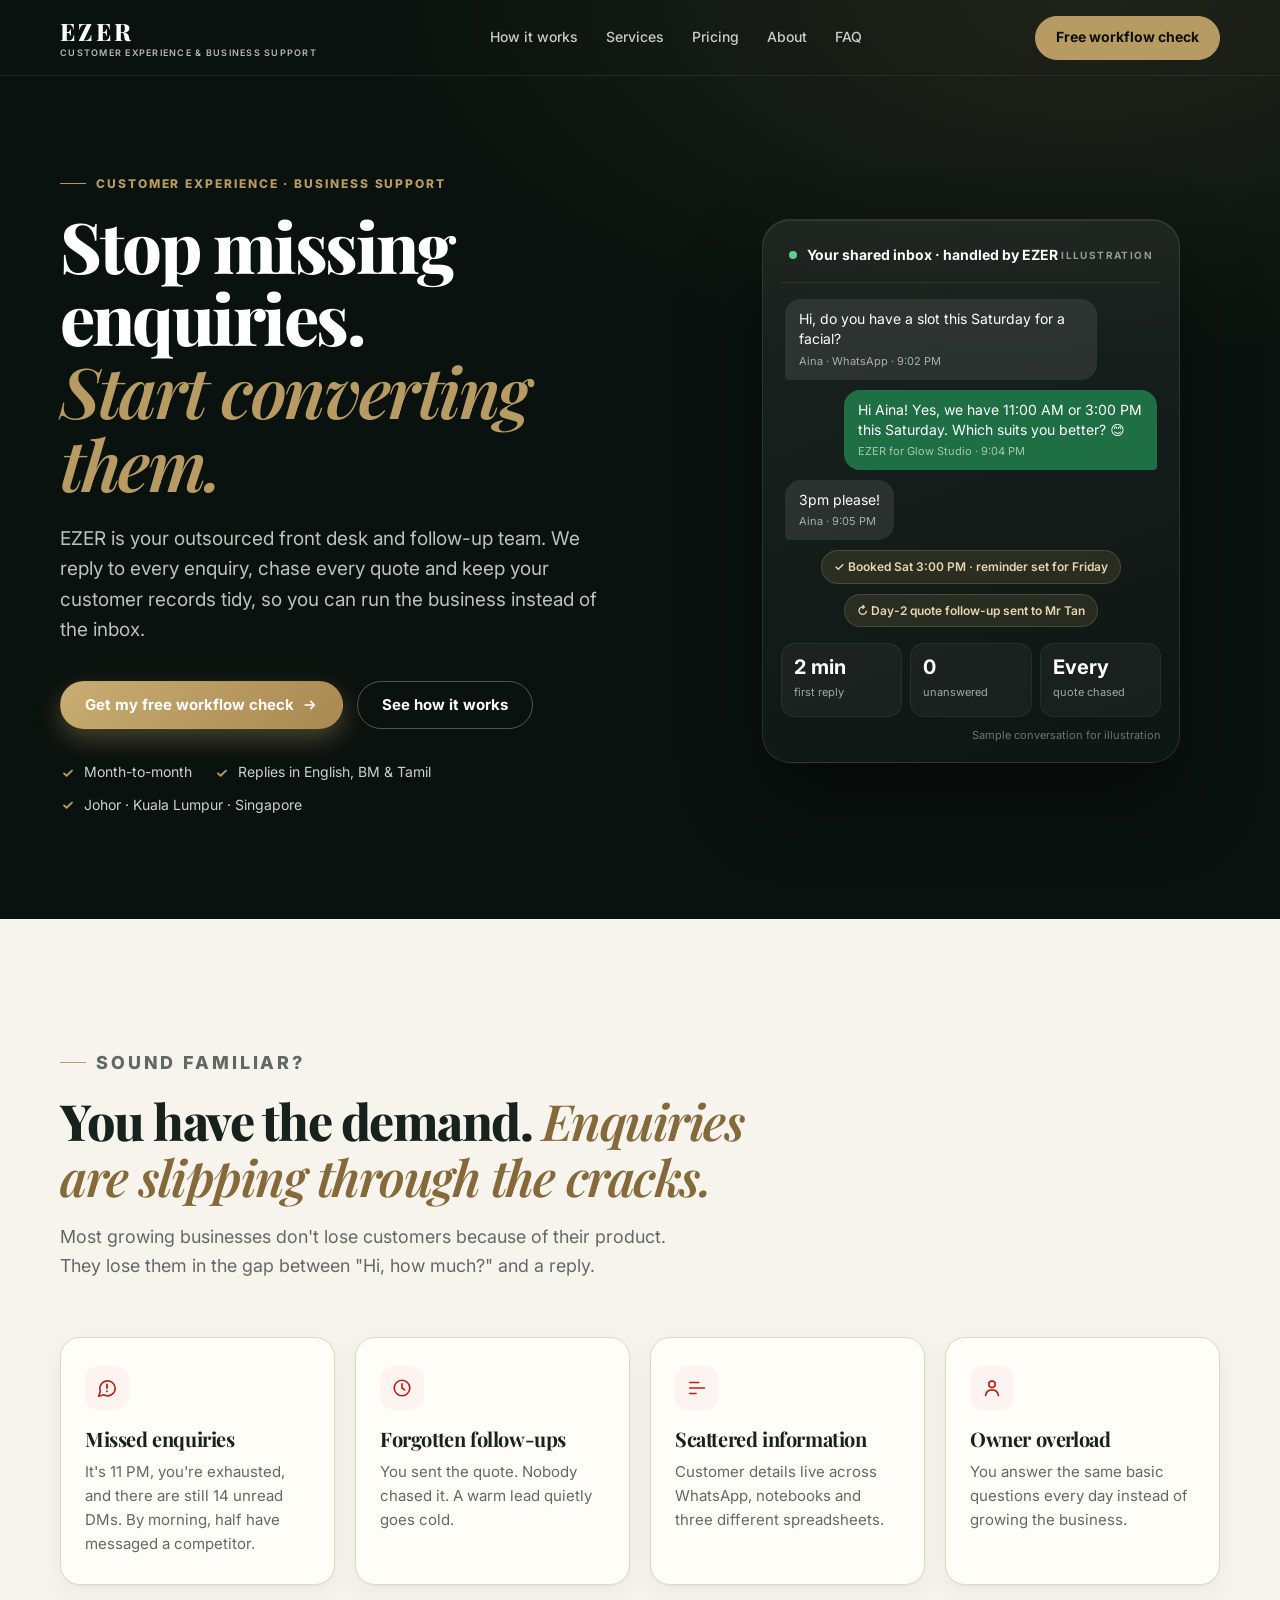
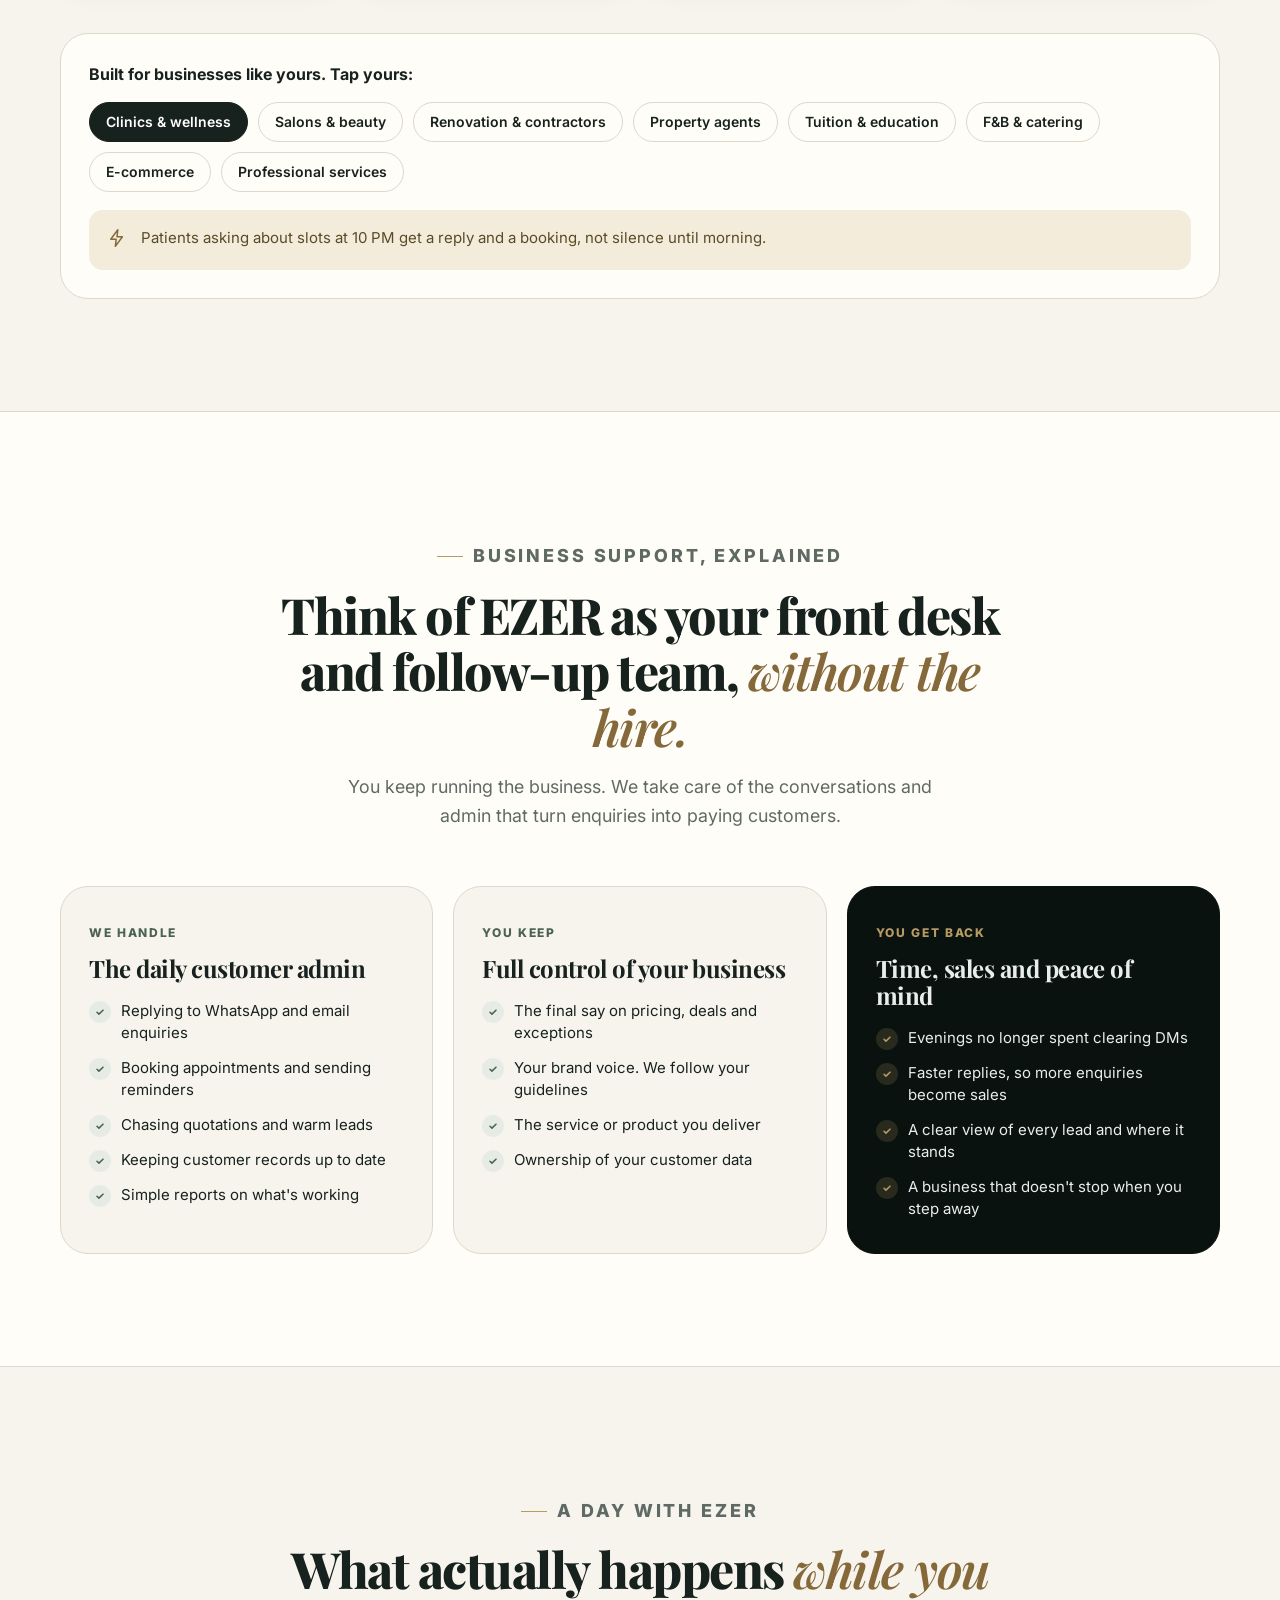
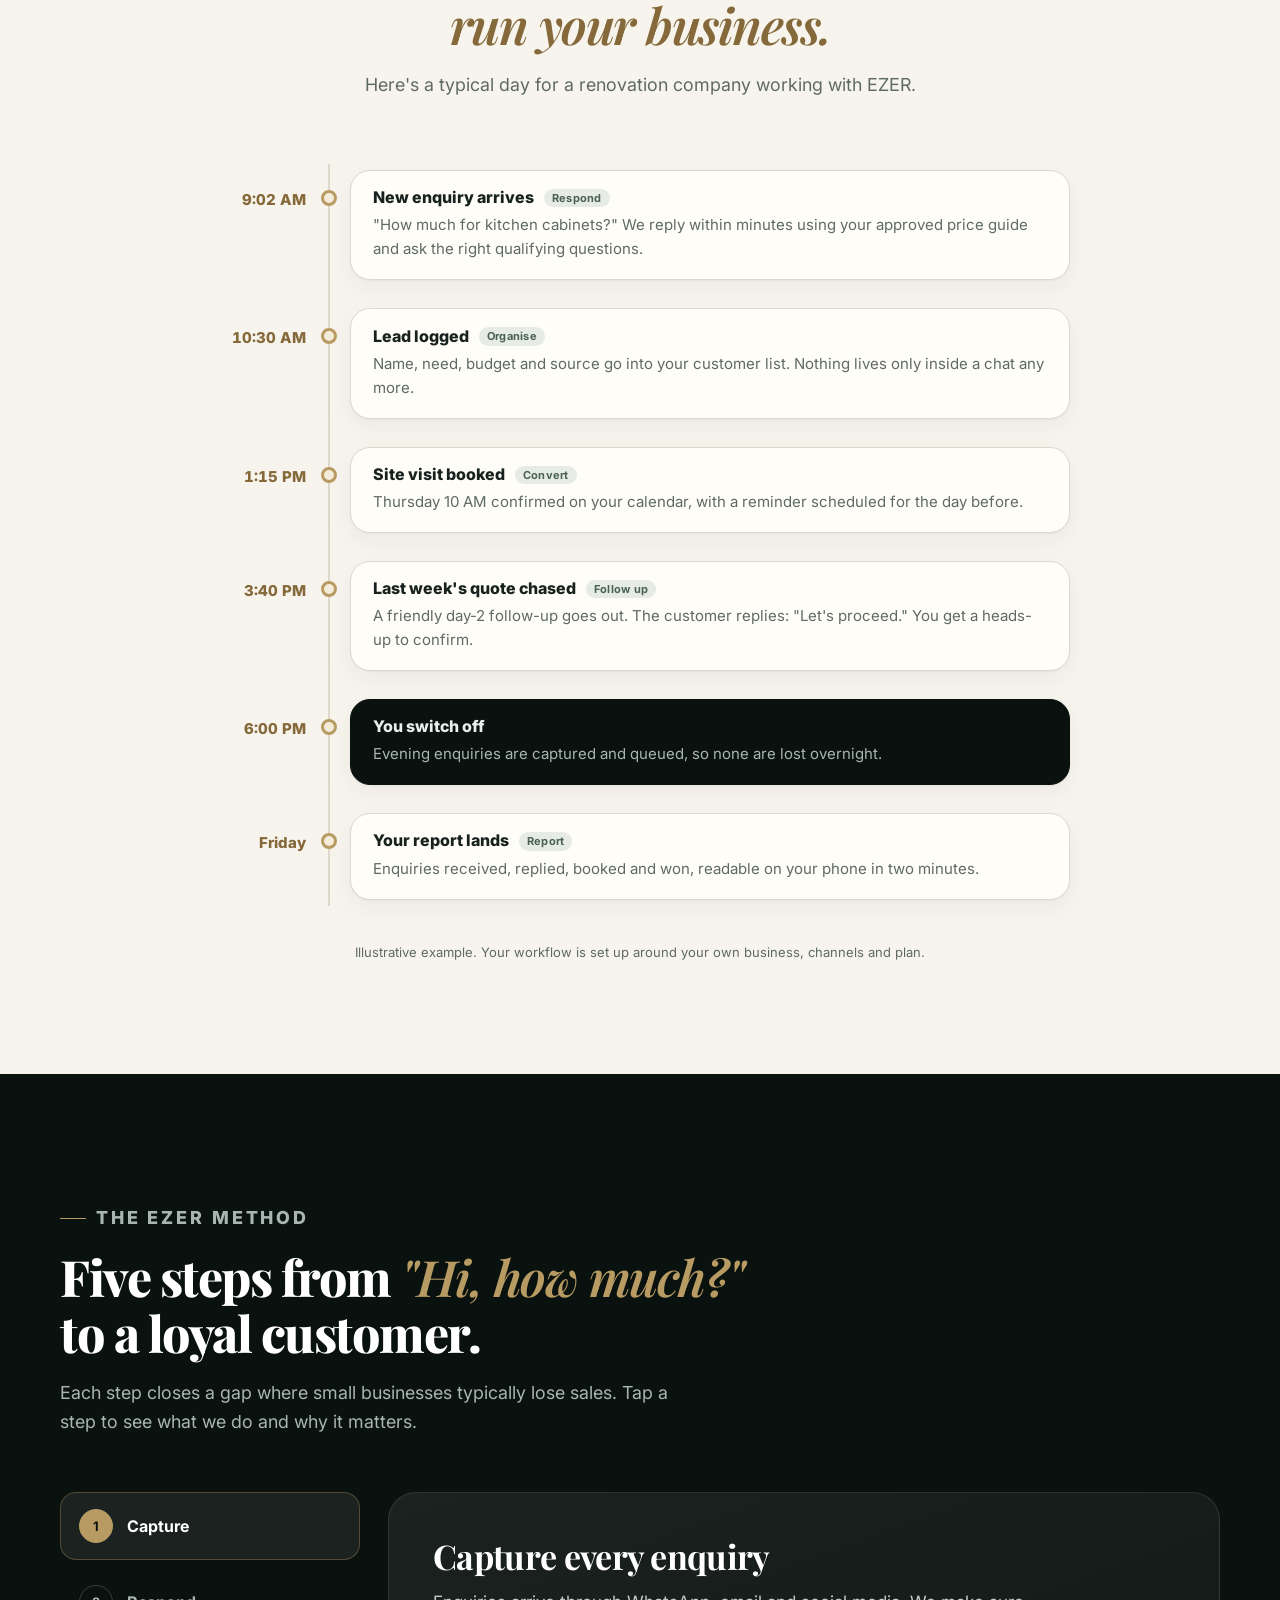
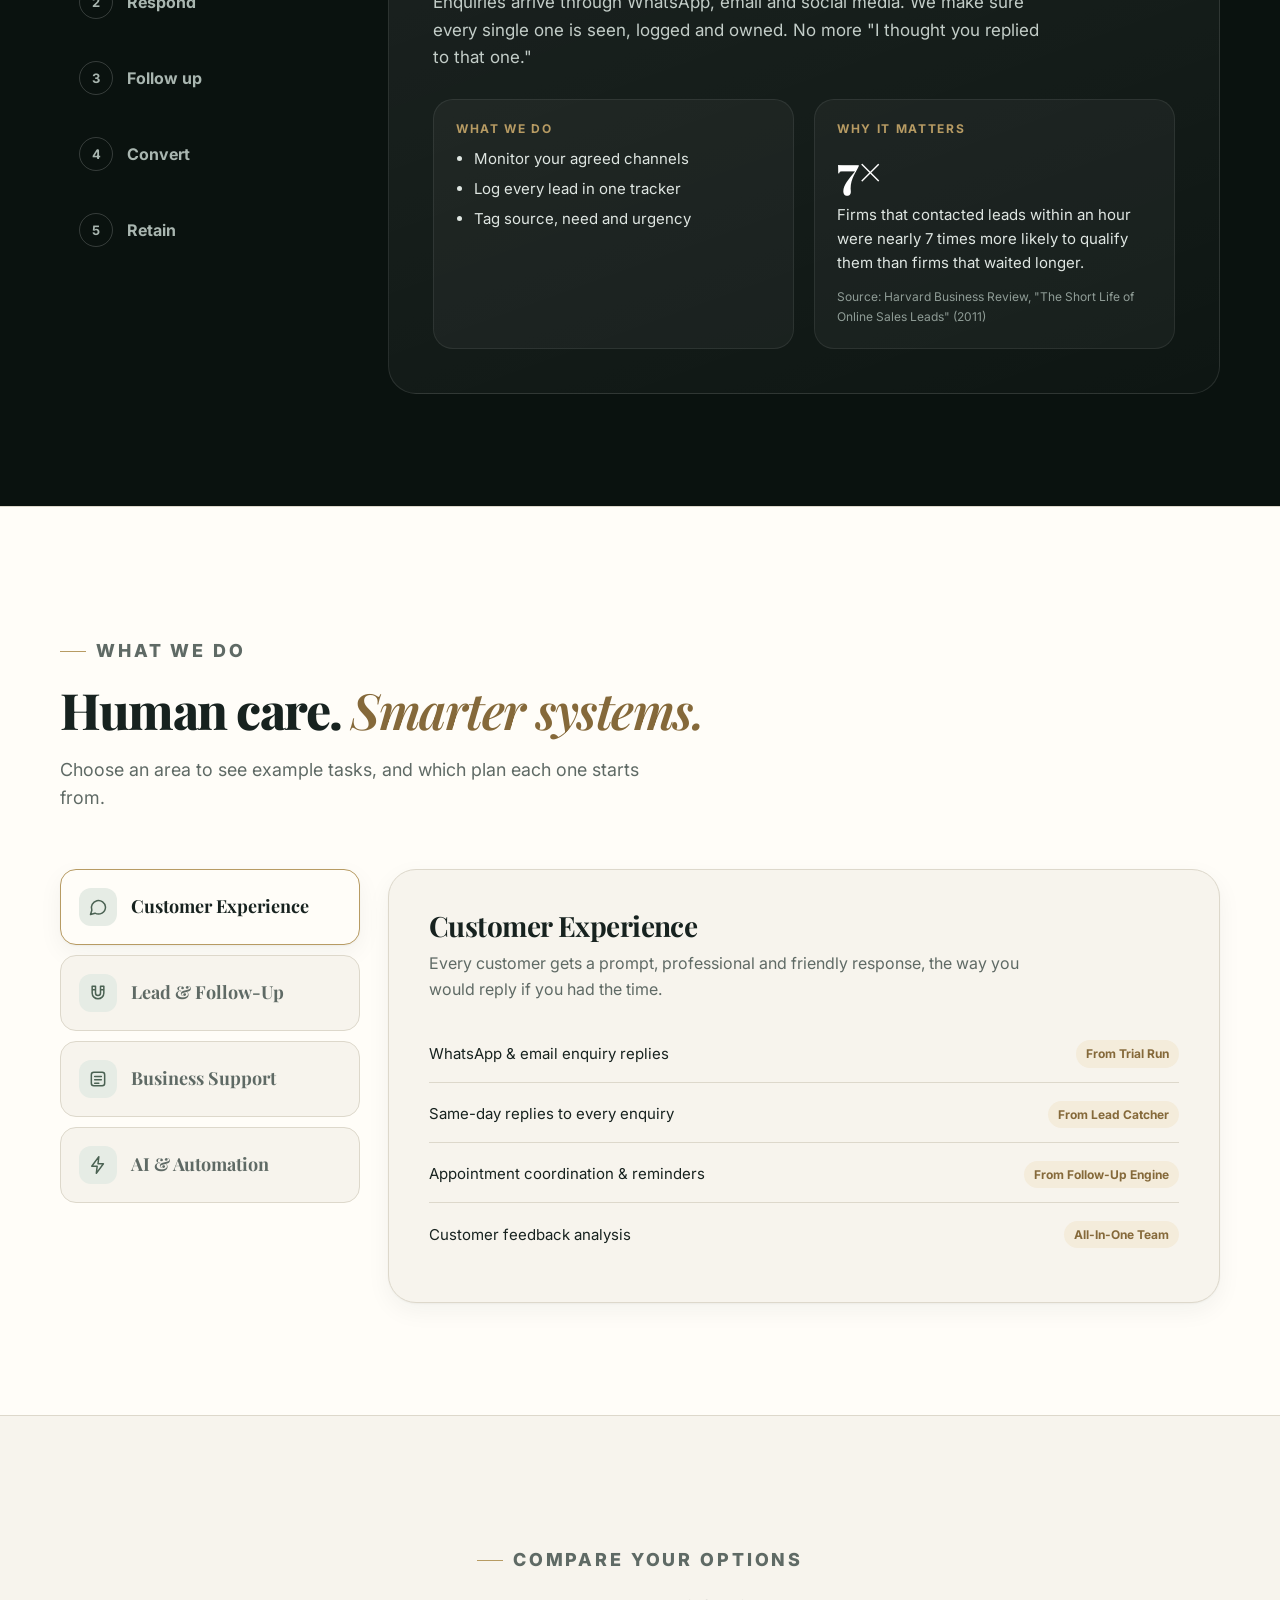
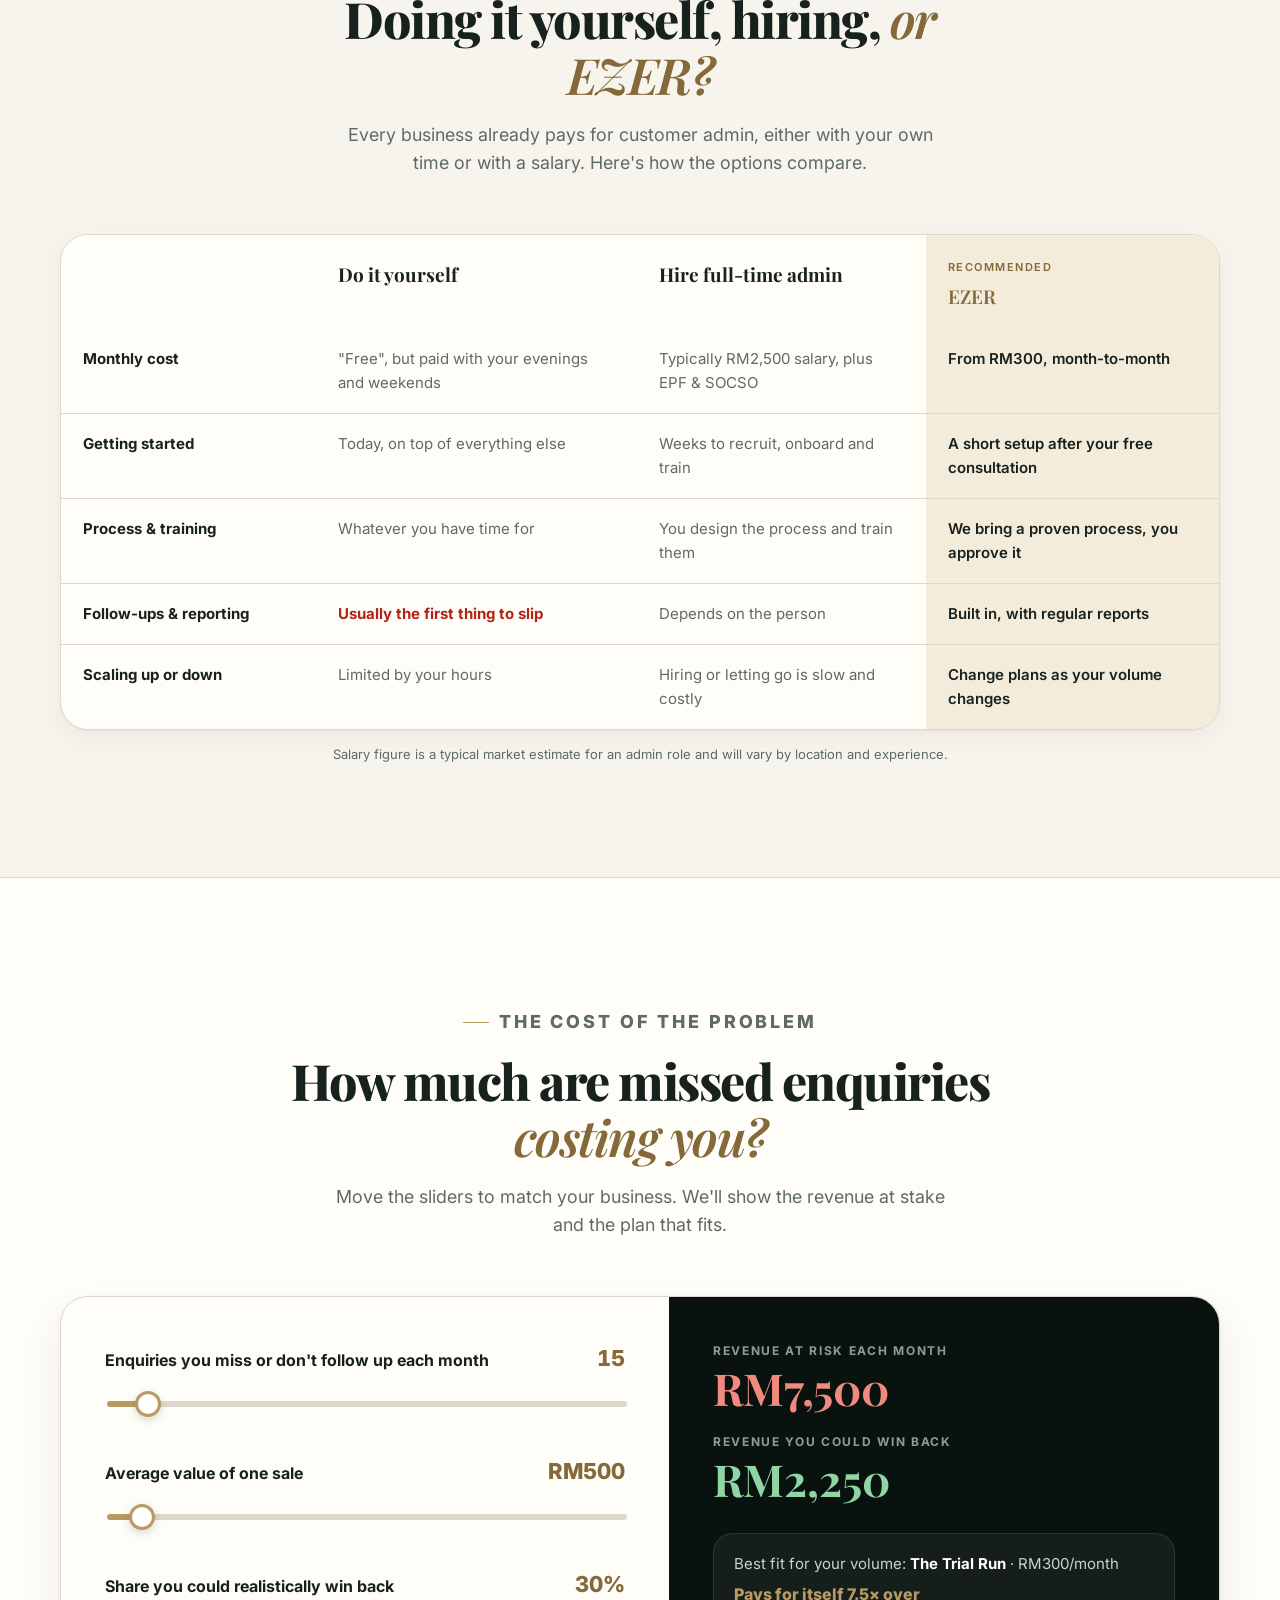
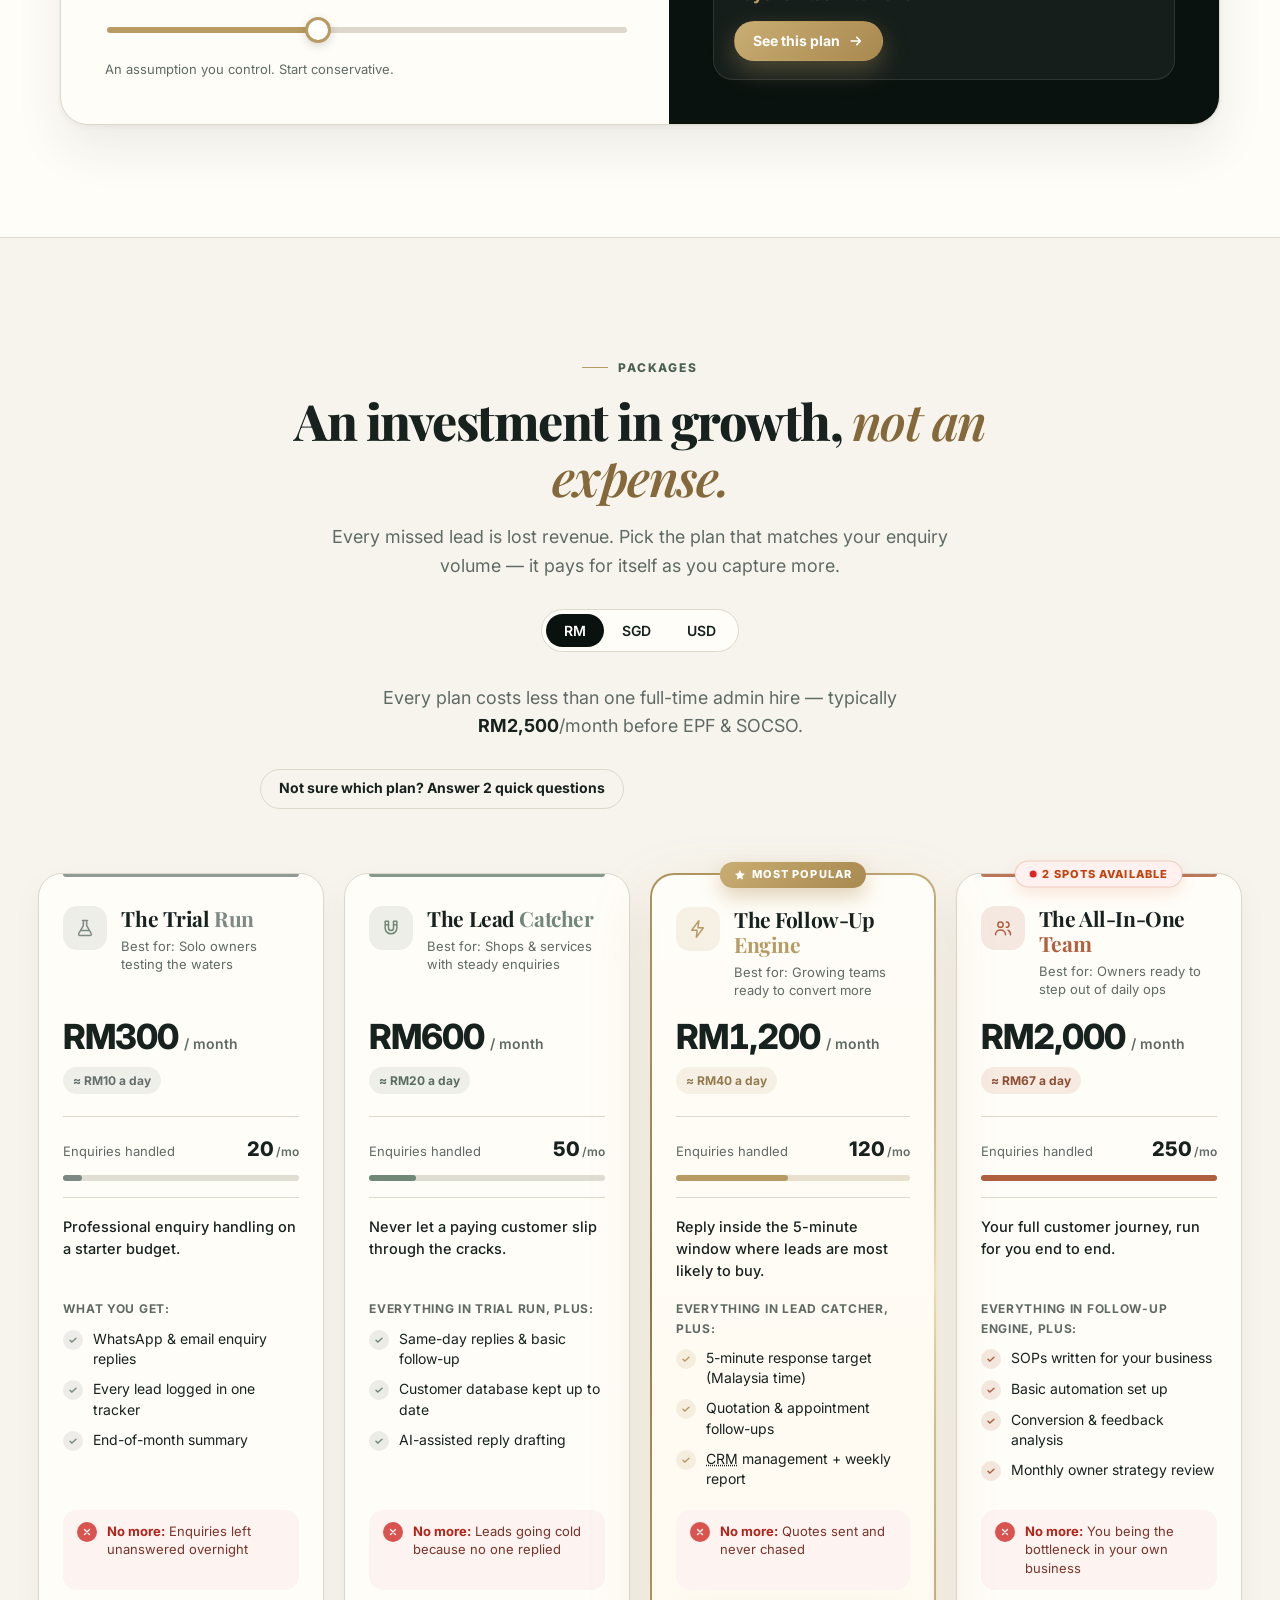
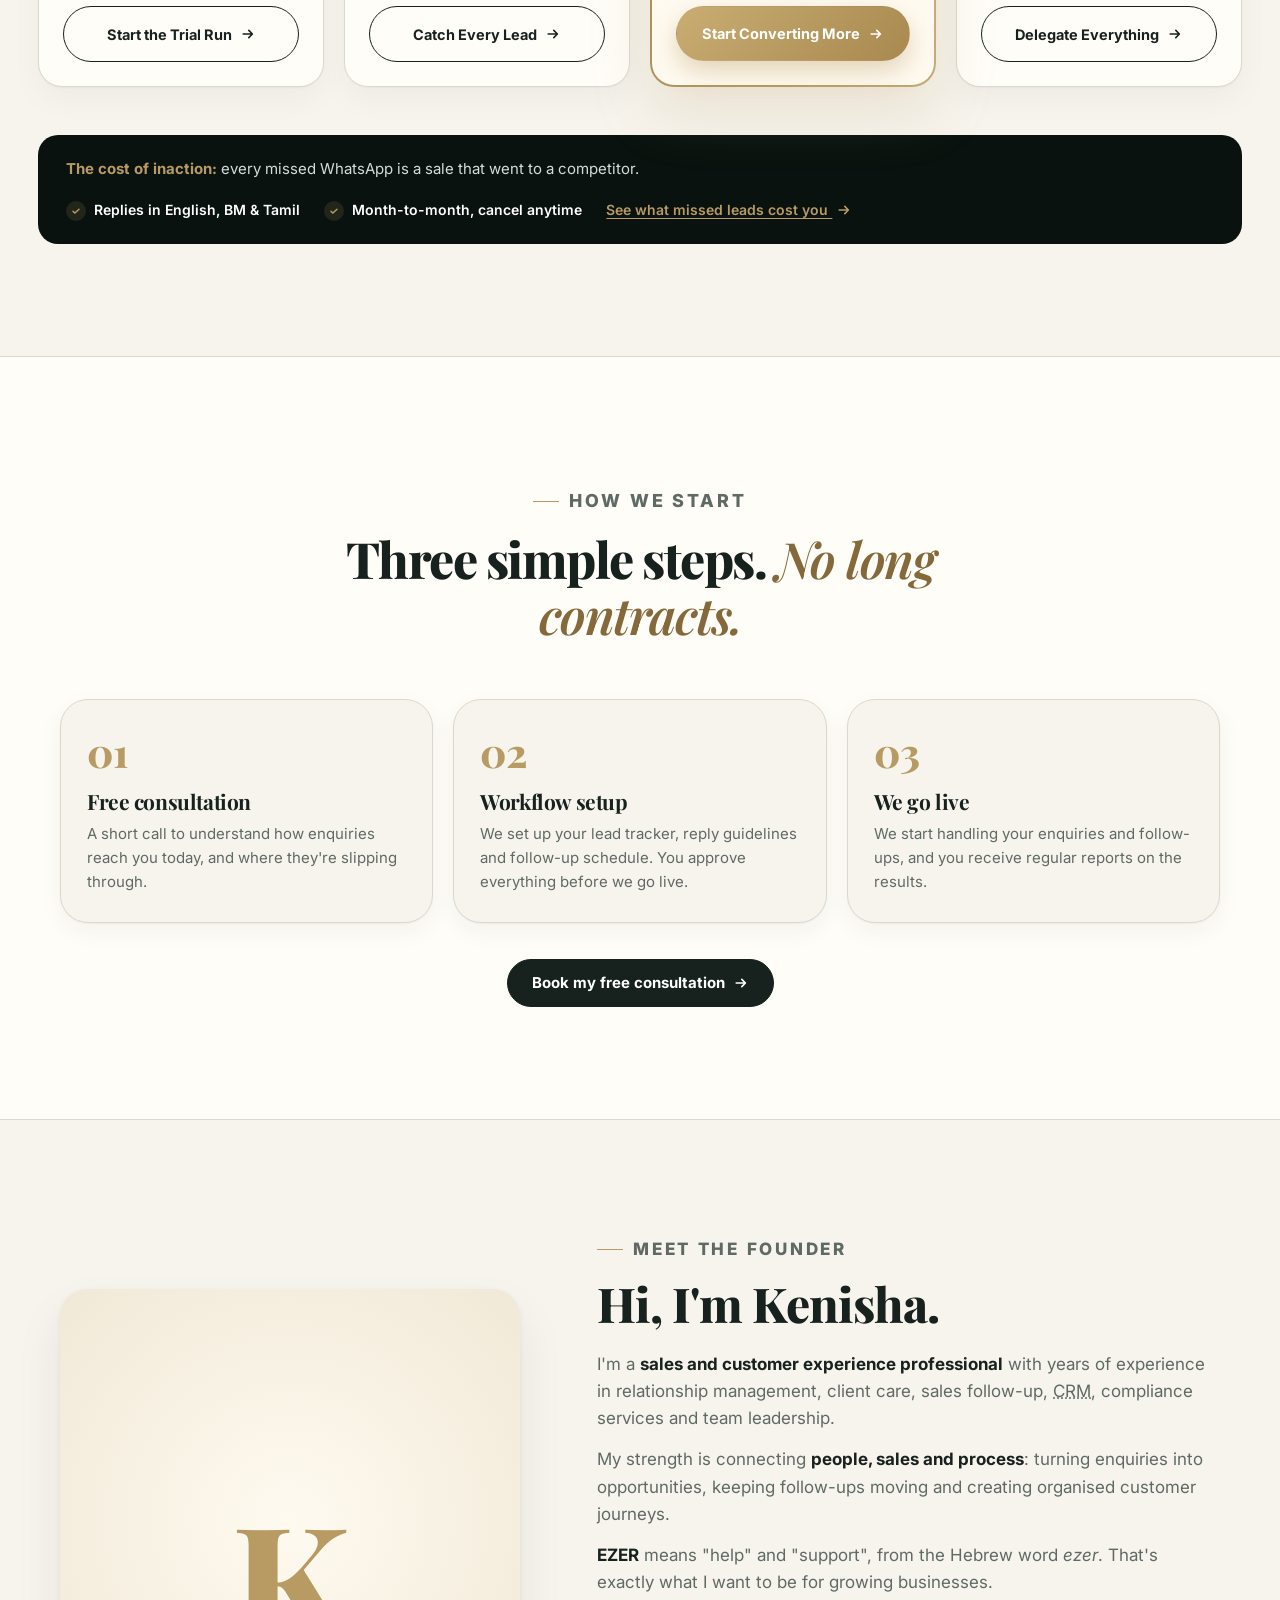
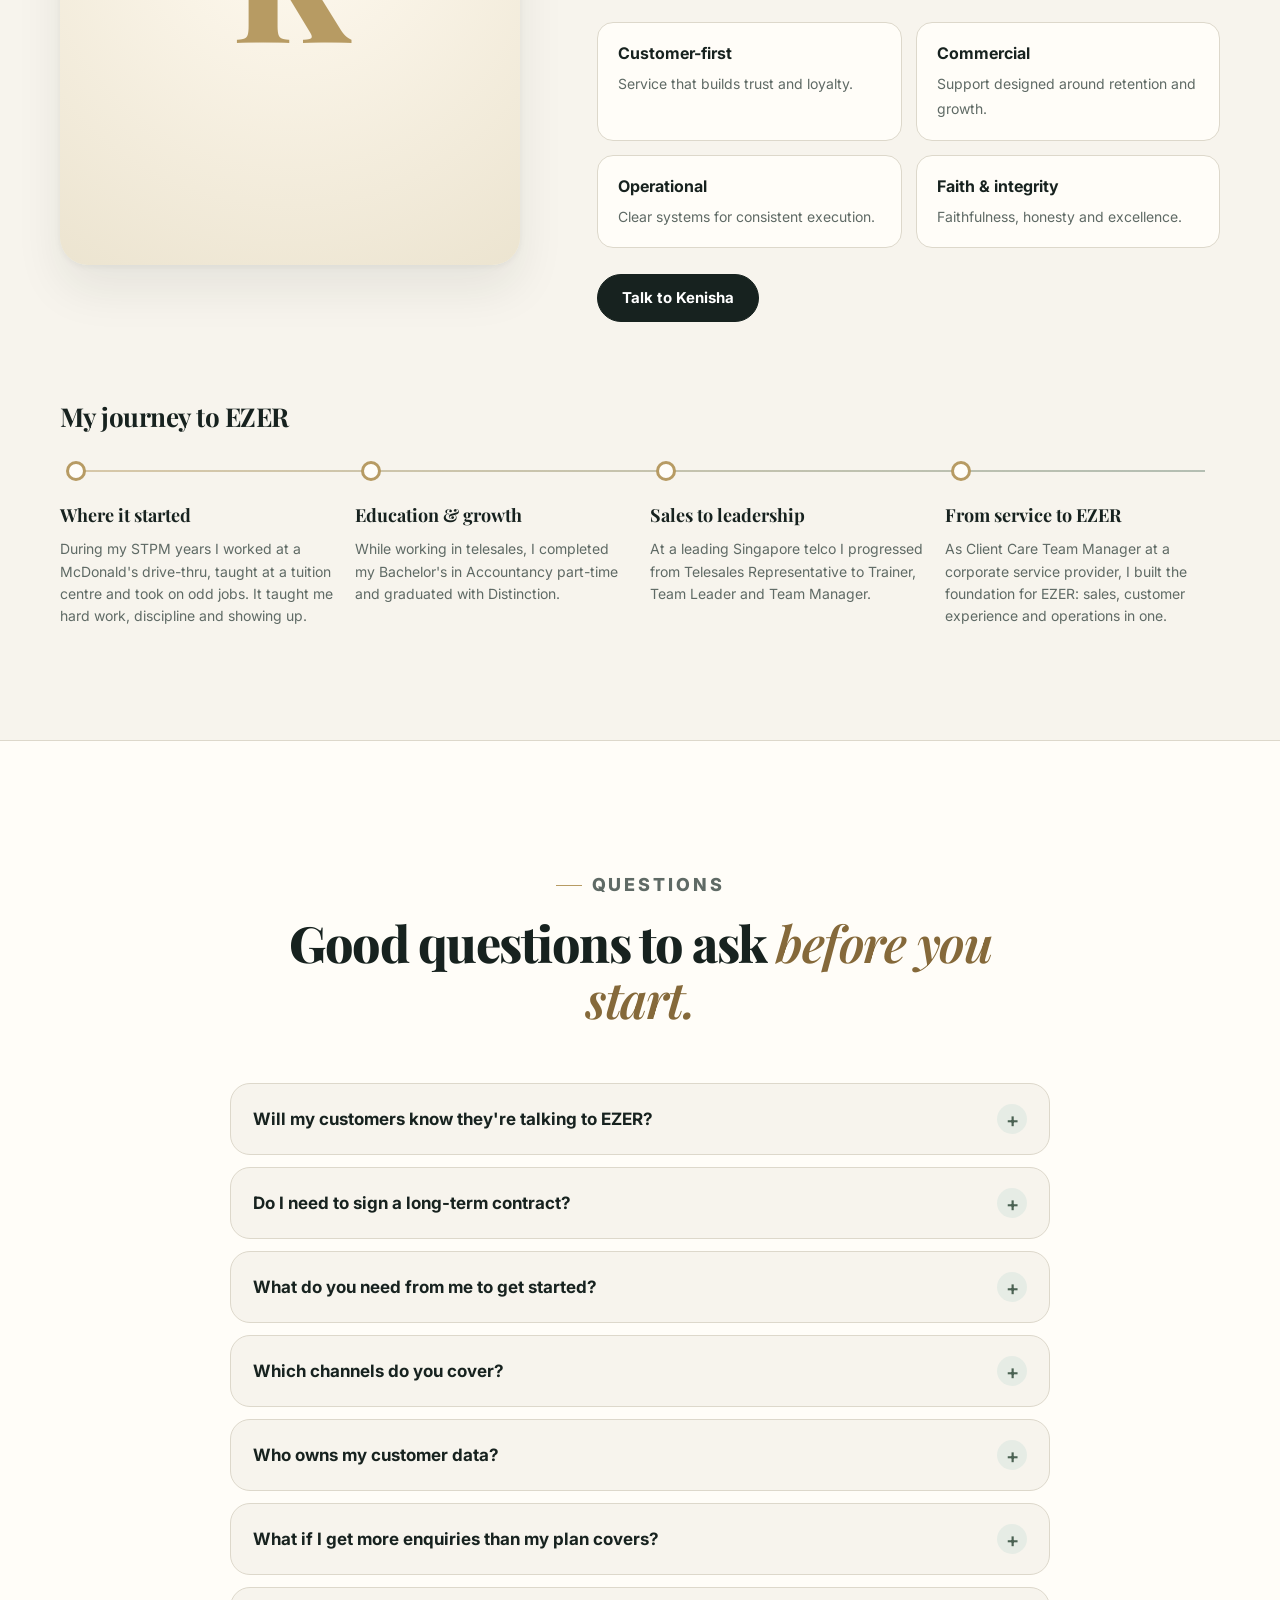
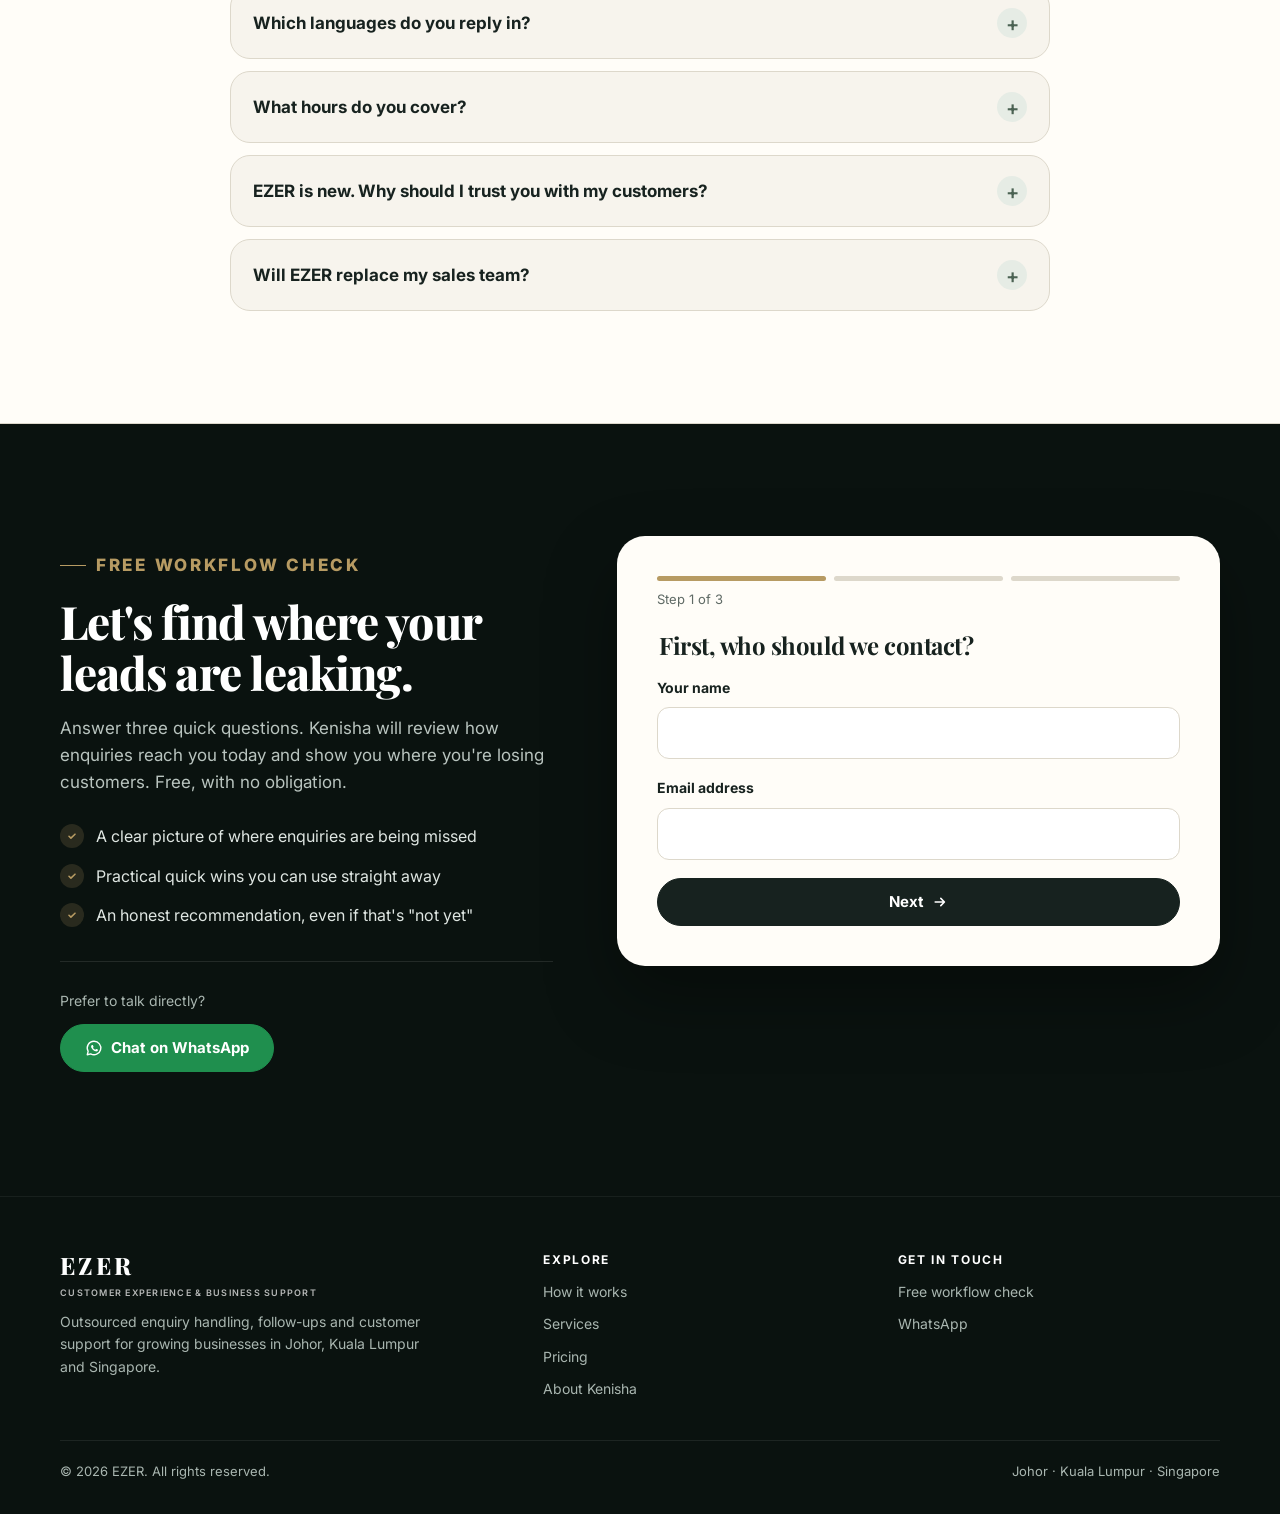
==== commit 1ca897a1: "Apply owner answers: WhatsApp number, FAQ on, languages, MYT, drop 14-day risk-free - WhatsApp click" ====
--- a/index.html
+++ b/index.html
@@ -55,7 +55,7 @@
       </div>
       <ul class="trust-row" aria-label="Key facts">
         <li><svg width="16" height="16" viewBox="0 0 20 20" aria-hidden="true"><path d="M5 10.5l3.2 3L15 7" fill="none" stroke="currentColor" stroke-width="2.4" stroke-linecap="round" stroke-linejoin="round"/></svg>Month-to-month</li>
-        <li><svg width="16" height="16" viewBox="0 0 20 20" aria-hidden="true"><path d="M5 10.5l3.2 3L15 7" fill="none" stroke="currentColor" stroke-width="2.4" stroke-linecap="round" stroke-linejoin="round"/></svg>First 14 days risk-free</li>
+        <li><svg width="16" height="16" viewBox="0 0 20 20" aria-hidden="true"><path d="M5 10.5l3.2 3L15 7" fill="none" stroke="currentColor" stroke-width="2.4" stroke-linecap="round" stroke-linejoin="round"/></svg>Replies in English, BM &amp; Tamil</li>
         <li><svg width="16" height="16" viewBox="0 0 20 20" aria-hidden="true"><path d="M5 10.5l3.2 3L15 7" fill="none" stroke="currentColor" stroke-width="2.4" stroke-linecap="round" stroke-linejoin="round"/></svg>Johor · Kuala Lumpur · Singapore</li>
       </ul>
     </div>
@@ -296,7 +296,7 @@
           <li><span class="tasks__name">Every lead logged in one tracker</span><a class="plan-tag" href="#packages" data-plan-link="trial">From Trial Run</a></li>
           <li><span class="tasks__name">Basic follow-up on open enquiries</span><a class="plan-tag" href="#packages" data-plan-link="catcher">From Lead Catcher</a></li>
           <li><span class="tasks__name">Quotation follow-ups on a schedule</span><a class="plan-tag" href="#packages" data-plan-link="engine">From Follow-Up Engine</a></li>
-          <li><span class="tasks__name">5-minute response target (business hours)</span><a class="plan-tag" href="#packages" data-plan-link="engine">From Follow-Up Engine</a></li>
+          <li><span class="tasks__name">5-minute response target (Malaysia time)</span><a class="plan-tag" href="#packages" data-plan-link="engine">From Follow-Up Engine</a></li>
         </ul>
       </div>
       <div class="tabs__panel" role="tabpanel" id="svc-3" aria-labelledby="svc-tab-3" tabindex="0" hidden>
@@ -337,7 +337,7 @@
           <tr><th scope="col"><span class="visually-hidden">Criteria</span></th><th scope="col">Do it yourself</th><th scope="col">Hire full-time admin</th><th scope="col" class="is-ezer"><span>Recommended</span>EZER</th></tr>
         </thead>
         <tbody>
-          <tr><th scope="row">Monthly cost</th><td>"Free", but paid with your evenings and weekends</td><td>Typically RM2,500+ salary, plus EPF &amp; SOCSO</td><td class="is-ezer">From RM300, month-to-month</td></tr>
+          <tr><th scope="row">Monthly cost</th><td>"Free", but paid with your evenings and weekends</td><td>Typically RM2,500 salary, plus EPF &amp; SOCSO</td><td class="is-ezer">From RM300, month-to-month</td></tr>
           <tr><th scope="row">Getting started</th><td>Today, on top of everything else</td><td>Weeks to recruit, onboard and train</td><td class="is-ezer">A short setup after your free consultation</td></tr>
           <tr><th scope="row">Process &amp; training</th><td>Whatever you have time for</td><td>You design the process and train them</td><td class="is-ezer">We bring a proven process, you approve it</td></tr>
           <tr><th scope="row">Follow-ups &amp; reporting</th><td><span class="compare__x">Usually the first thing to slip</span></td><td>Depends on the person</td><td class="is-ezer">Built in, with regular reports</td></tr>
@@ -399,7 +399,7 @@
 <button class="curr-btn" type="button" data-curr="SGD" aria-pressed="false">SGD</button>
 <button class="curr-btn" type="button" data-curr="USD" aria-pressed="false">USD</button>
 </div>
-<p class="pricing-anchor">Every plan costs less than one full-time admin hire &mdash; typically <strong data-rm="2500">RM2,500</strong>+/month before EPF &amp; SOCSO.</p>
+<p class="pricing-anchor">Every plan costs less than one full-time admin hire &mdash; typically <strong data-rm="2500">RM2,500</strong>/month before EPF &amp; SOCSO.</p>
 </div>
 
 <div class="finder">
@@ -491,7 +491,7 @@
   <p class="plan-desc">Reply inside the 5-minute window where leads are most likely to buy.</p>
   <div class="plan-features">
     <p class="plan-features-label">Everything in Lead Catcher, plus:</p>
-    <ul><li><span class="plan-check"><svg viewBox="0 0 20 20" width="12" height="12" aria-hidden="true"><path d="M5 10.5l3.2 3L15 7" fill="none" stroke="currentColor" stroke-width="2.4" stroke-linecap="round" stroke-linejoin="round"/></svg></span><span>5-minute response target (business hours)</span></li><li><span class="plan-check"><svg viewBox="0 0 20 20" width="12" height="12" aria-hidden="true"><path d="M5 10.5l3.2 3L15 7" fill="none" stroke="currentColor" stroke-width="2.4" stroke-linecap="round" stroke-linejoin="round"/></svg></span><span>Quotation &amp; appointment follow-ups</span></li><li><span class="plan-check"><svg viewBox="0 0 20 20" width="12" height="12" aria-hidden="true"><path d="M5 10.5l3.2 3L15 7" fill="none" stroke="currentColor" stroke-width="2.4" stroke-linecap="round" stroke-linejoin="round"/></svg></span><span><abbr title="Customer Relationship Management software">CRM</abbr> management + weekly report</span></li></ul>
+    <ul><li><span class="plan-check"><svg viewBox="0 0 20 20" width="12" height="12" aria-hidden="true"><path d="M5 10.5l3.2 3L15 7" fill="none" stroke="currentColor" stroke-width="2.4" stroke-linecap="round" stroke-linejoin="round"/></svg></span><span>5-minute response target (Malaysia time)</span></li><li><span class="plan-check"><svg viewBox="0 0 20 20" width="12" height="12" aria-hidden="true"><path d="M5 10.5l3.2 3L15 7" fill="none" stroke="currentColor" stroke-width="2.4" stroke-linecap="round" stroke-linejoin="round"/></svg></span><span>Quotation &amp; appointment follow-ups</span></li><li><span class="plan-check"><svg viewBox="0 0 20 20" width="12" height="12" aria-hidden="true"><path d="M5 10.5l3.2 3L15 7" fill="none" stroke="currentColor" stroke-width="2.4" stroke-linecap="round" stroke-linejoin="round"/></svg></span><span><abbr title="Customer Relationship Management software">CRM</abbr> management + weekly report</span></li></ul>
   </div>
   <div class="plan-stops"><span class="plan-x"><svg viewBox="0 0 20 20" width="10" height="10" aria-hidden="true"><path d="M5 5l10 10M15 5L5 15" fill="none" stroke="currentColor" stroke-width="2.6" stroke-linecap="round"/></svg></span><span><b>No more:</b> Quotes sent and never chased</span></div>
   <a class="plan-cta plan-cta--solid" href="#contact"><span>Start Converting More</span><svg viewBox="0 0 20 20" width="16" height="16" aria-hidden="true"><path d="M4 10h11m-4-4.5L15.5 10 11 14.5" fill="none" stroke="currentColor" stroke-width="2" stroke-linecap="round" stroke-linejoin="round"/></svg></a>
@@ -523,7 +523,7 @@
 <div class="pricing-assurance" data-reveal>
 <div class="pricing-assurance-msg"><strong>The cost of inaction:</strong> every missed WhatsApp is a sale that went to a competitor.</div>
 <ul class="pricing-assurance-list">
-<li><span class="plan-check"><svg viewBox="0 0 20 20" width="12" height="12" aria-hidden="true"><path d="M5 10.5l3.2 3L15 7" fill="none" stroke="currentColor" stroke-width="2.4" stroke-linecap="round" stroke-linejoin="round"/></svg></span>First 14 days risk-free</li>
+<li><span class="plan-check"><svg viewBox="0 0 20 20" width="12" height="12" aria-hidden="true"><path d="M5 10.5l3.2 3L15 7" fill="none" stroke="currentColor" stroke-width="2.4" stroke-linecap="round" stroke-linejoin="round"/></svg></span>Replies in English, BM &amp; Tamil</li>
 <li><span class="plan-check"><svg viewBox="0 0 20 20" width="12" height="12" aria-hidden="true"><path d="M5 10.5l3.2 3L15 7" fill="none" stroke="currentColor" stroke-width="2.4" stroke-linecap="round" stroke-linejoin="round"/></svg></span>Month-to-month, cancel anytime</li>
 <li><a href="#roi-calculator">See what missed leads cost you <svg viewBox="0 0 20 20" width="16" height="16" aria-hidden="true"><path d="M4 10h11m-4-4.5L15.5 10 11 14.5" fill="none" stroke="currentColor" stroke-width="2" stroke-linecap="round" stroke-linejoin="round"/></svg></a></li>
 </ul>
@@ -600,11 +600,14 @@
     <div class="section-head section-head--center"><p class="eyebrow">Questions</p><h2 id="faqTitle">Good questions to ask <span class="accent">before you start.</span></h2></div>
     <div class="faq">
       <details><summary>Will my customers know they're talking to EZER?</summary><p>We reply in your business's name and tone, following guidelines you approve. Whether you introduce us as part of your team is entirely your choice.</p></details>
-      <details><summary>Do I need to sign a long-term contract?</summary><p>No. All plans are month-to-month, and your first 14 days are risk-free.</p></details>
+      <details><summary>Do I need to sign a long-term contract?</summary><p>No. All plans are month-to-month, so you can upgrade, downgrade or stop as your business changes.</p></details>
       <details><summary>What do you need from me to get started?</summary><p>Access to the channels you'd like us to cover (for example WhatsApp Business and email), your price list and common questions, and a short consultation call.</p></details>
       <details><summary>Which channels do you cover?</summary><p>WhatsApp and email as standard. Other channels can be discussed during your consultation.</p></details>
       <details><summary>Who owns my customer data?</summary><p>You do. We only use your customer information to serve your customers on your behalf.</p></details>
       <details><summary>What if I get more enquiries than my plan covers?</summary><p>We'll let you know as you approach your limit and recommend whether upgrading makes sense. You stay in control.</p></details>
+      <details><summary>Which languages do you reply in?</summary><p>English, Bahasa Malaysia and Tamil, matched to how your customers message you.</p></details>
+      <details><summary>What hours do you cover?</summary><p>We work on Malaysia time (GMT+8) and treat speed as the priority: every enquiry is answered promptly and followed up on schedule. Your exact coverage hours are agreed during the consultation.</p></details>
+      <details><summary>EZER is new. Why should I trust you with my customers?</summary><p>You're right, we're newly launched, so we don't have public case studies yet. What you get is Kenisha's years of hands-on experience in sales, client care and CRM, reply guidelines you approve before we go live, and month-to-month plans so you're never locked in.</p></details>
       <details><summary>Will EZER replace my sales team?</summary><p>No. We handle the admin around sales (replies, follow-ups and records) so your team can spend more time closing.</p></details>
     </div>
   </div>
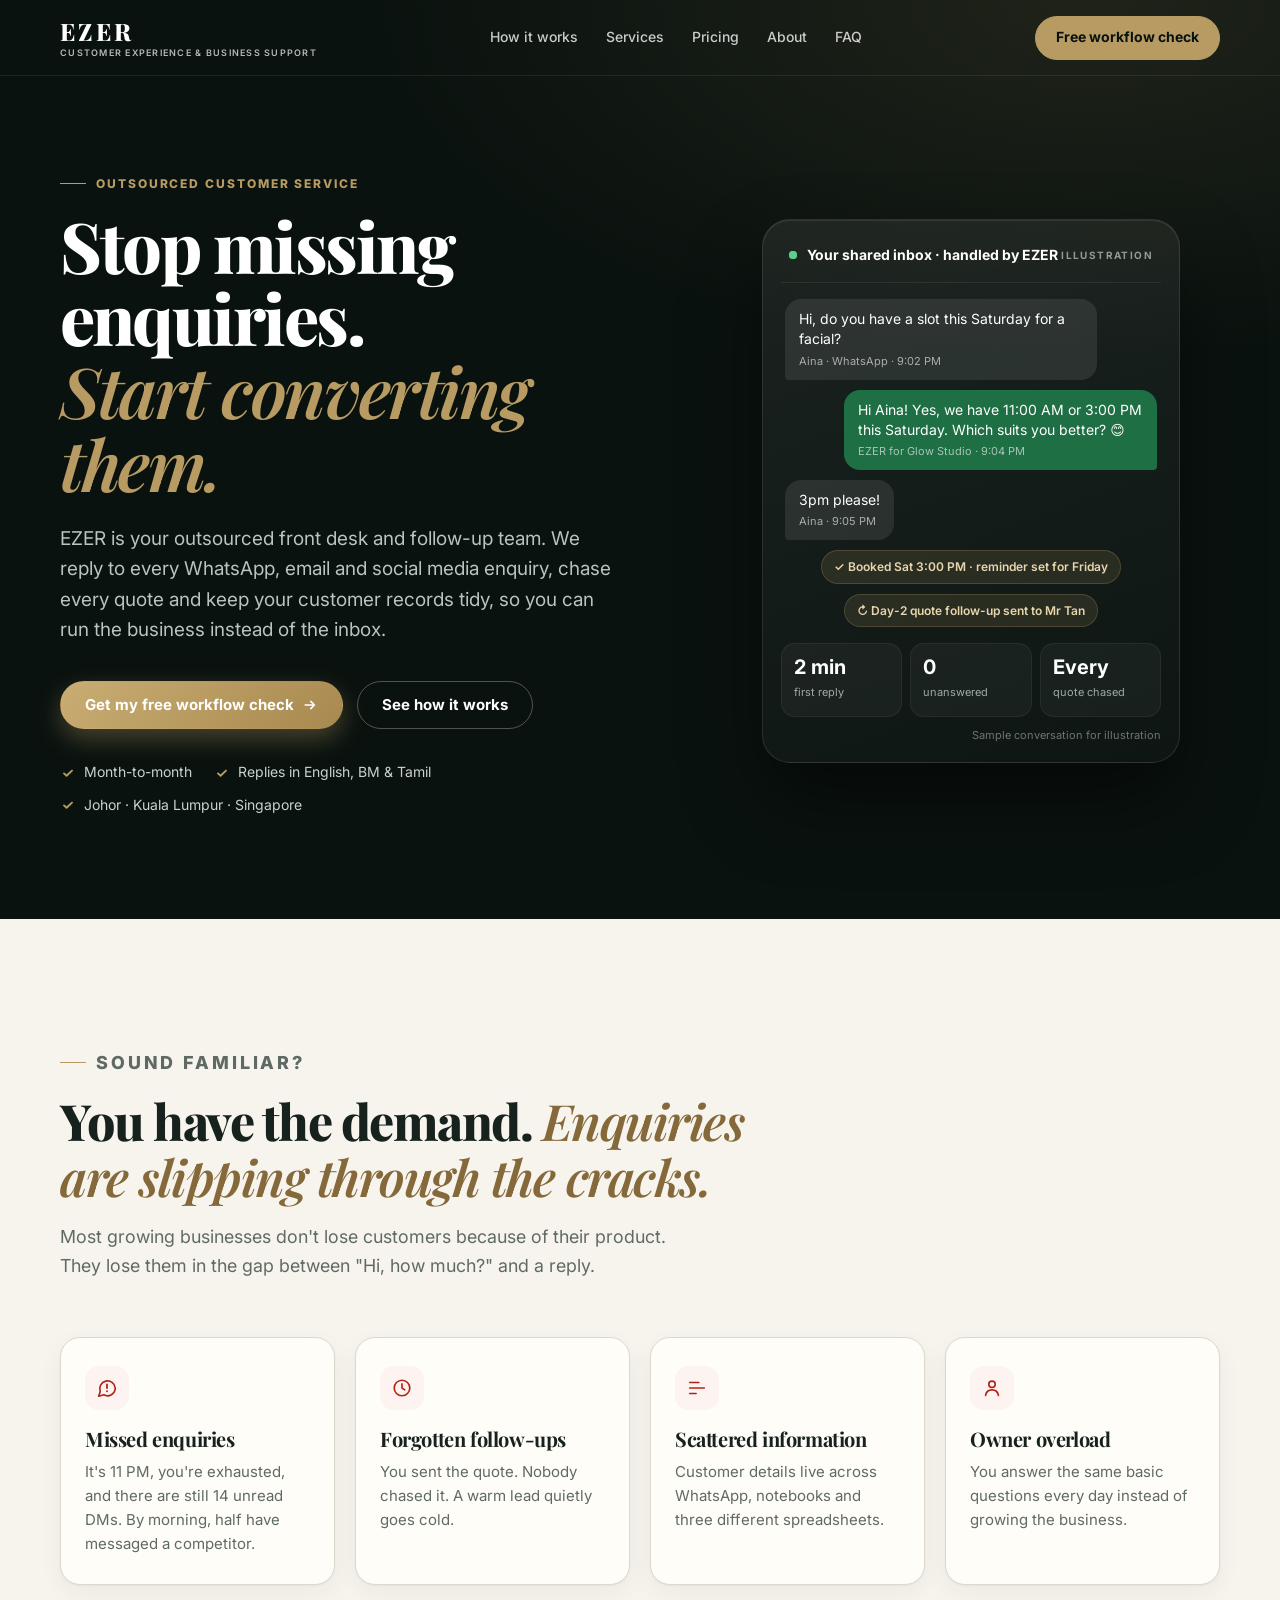
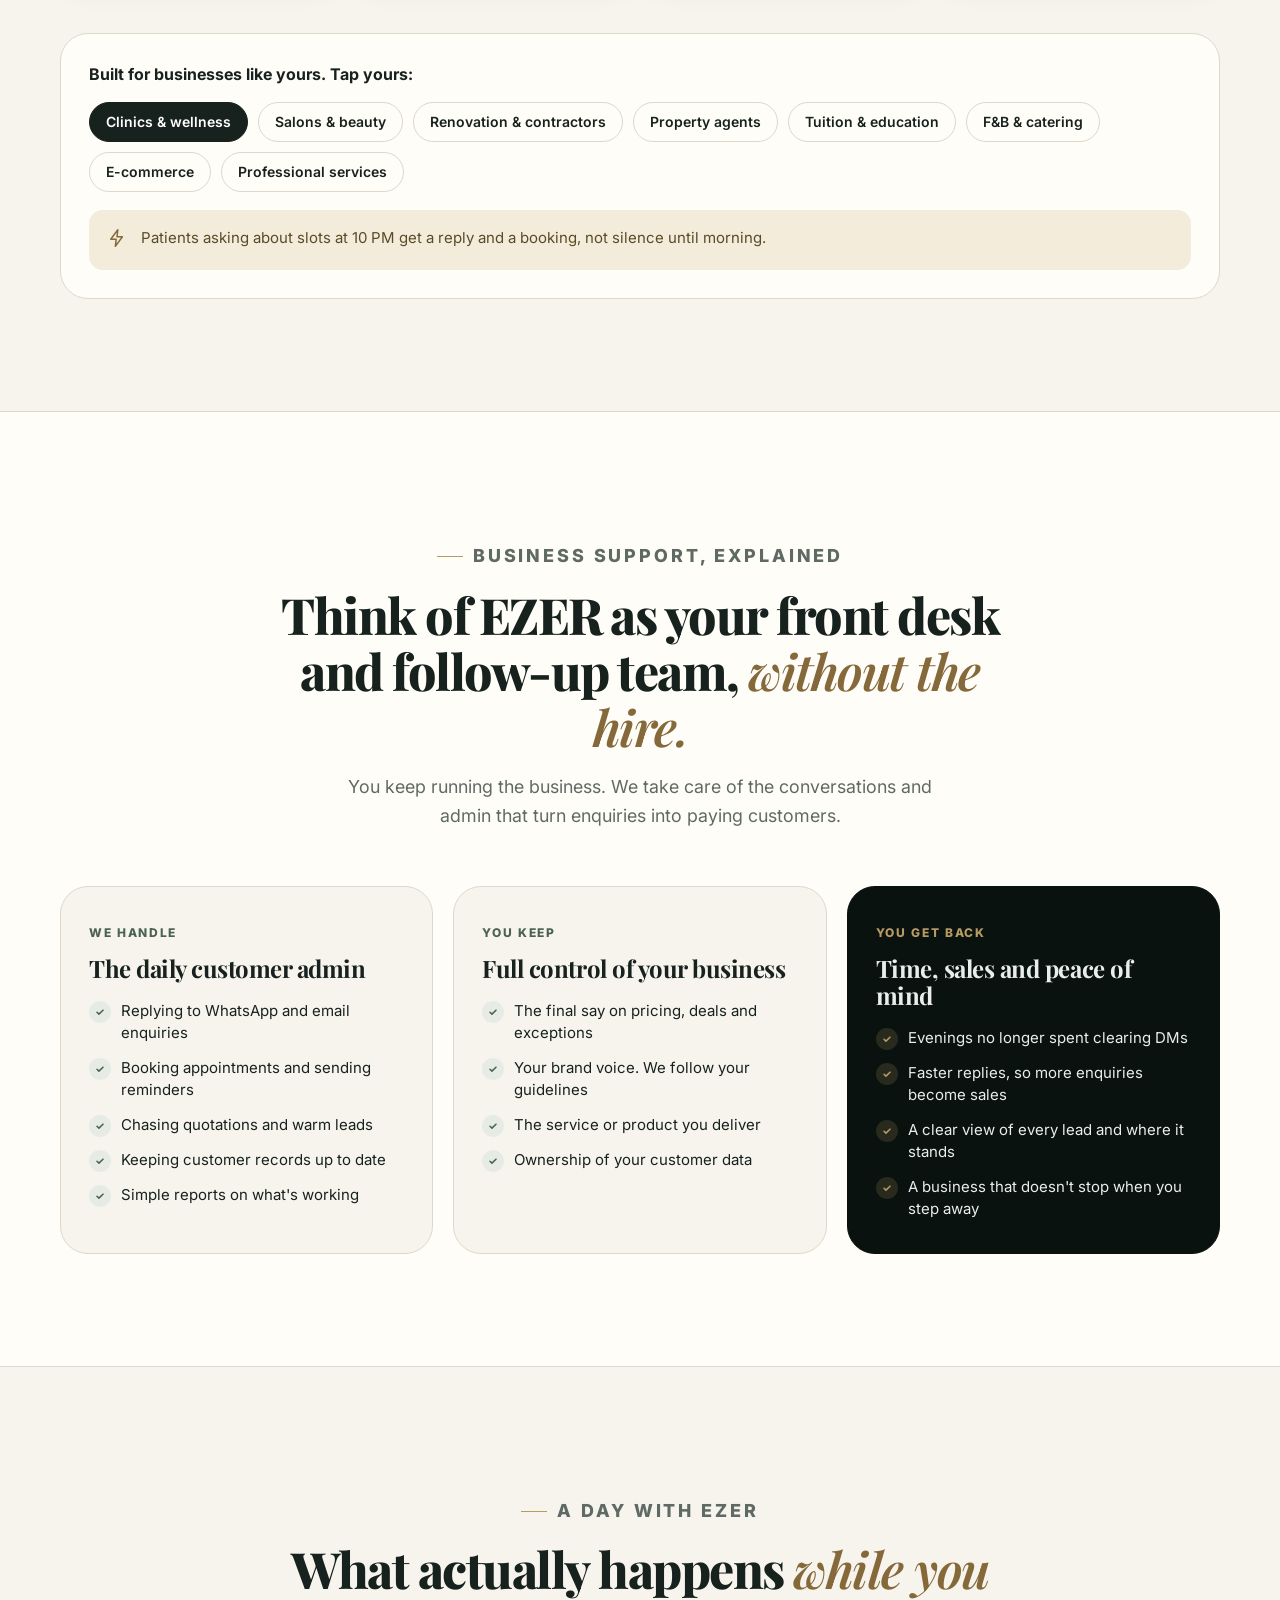
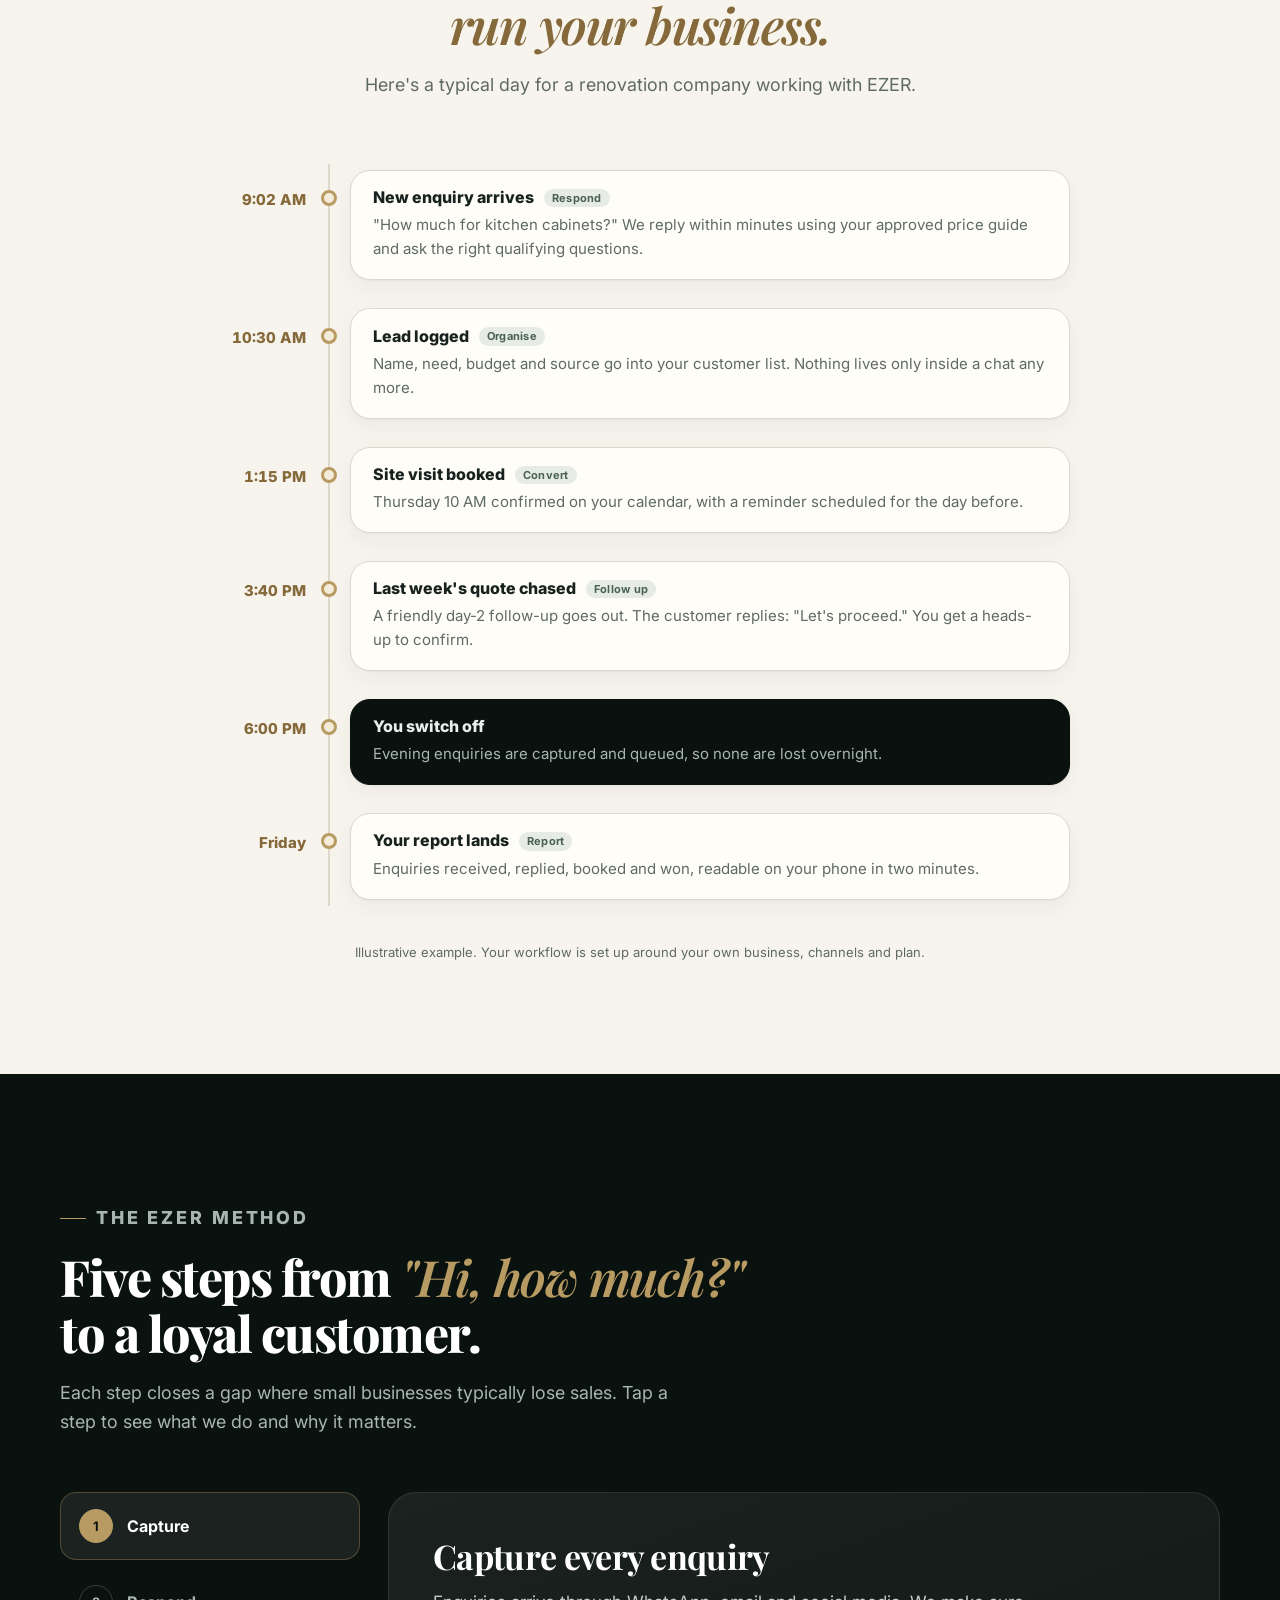
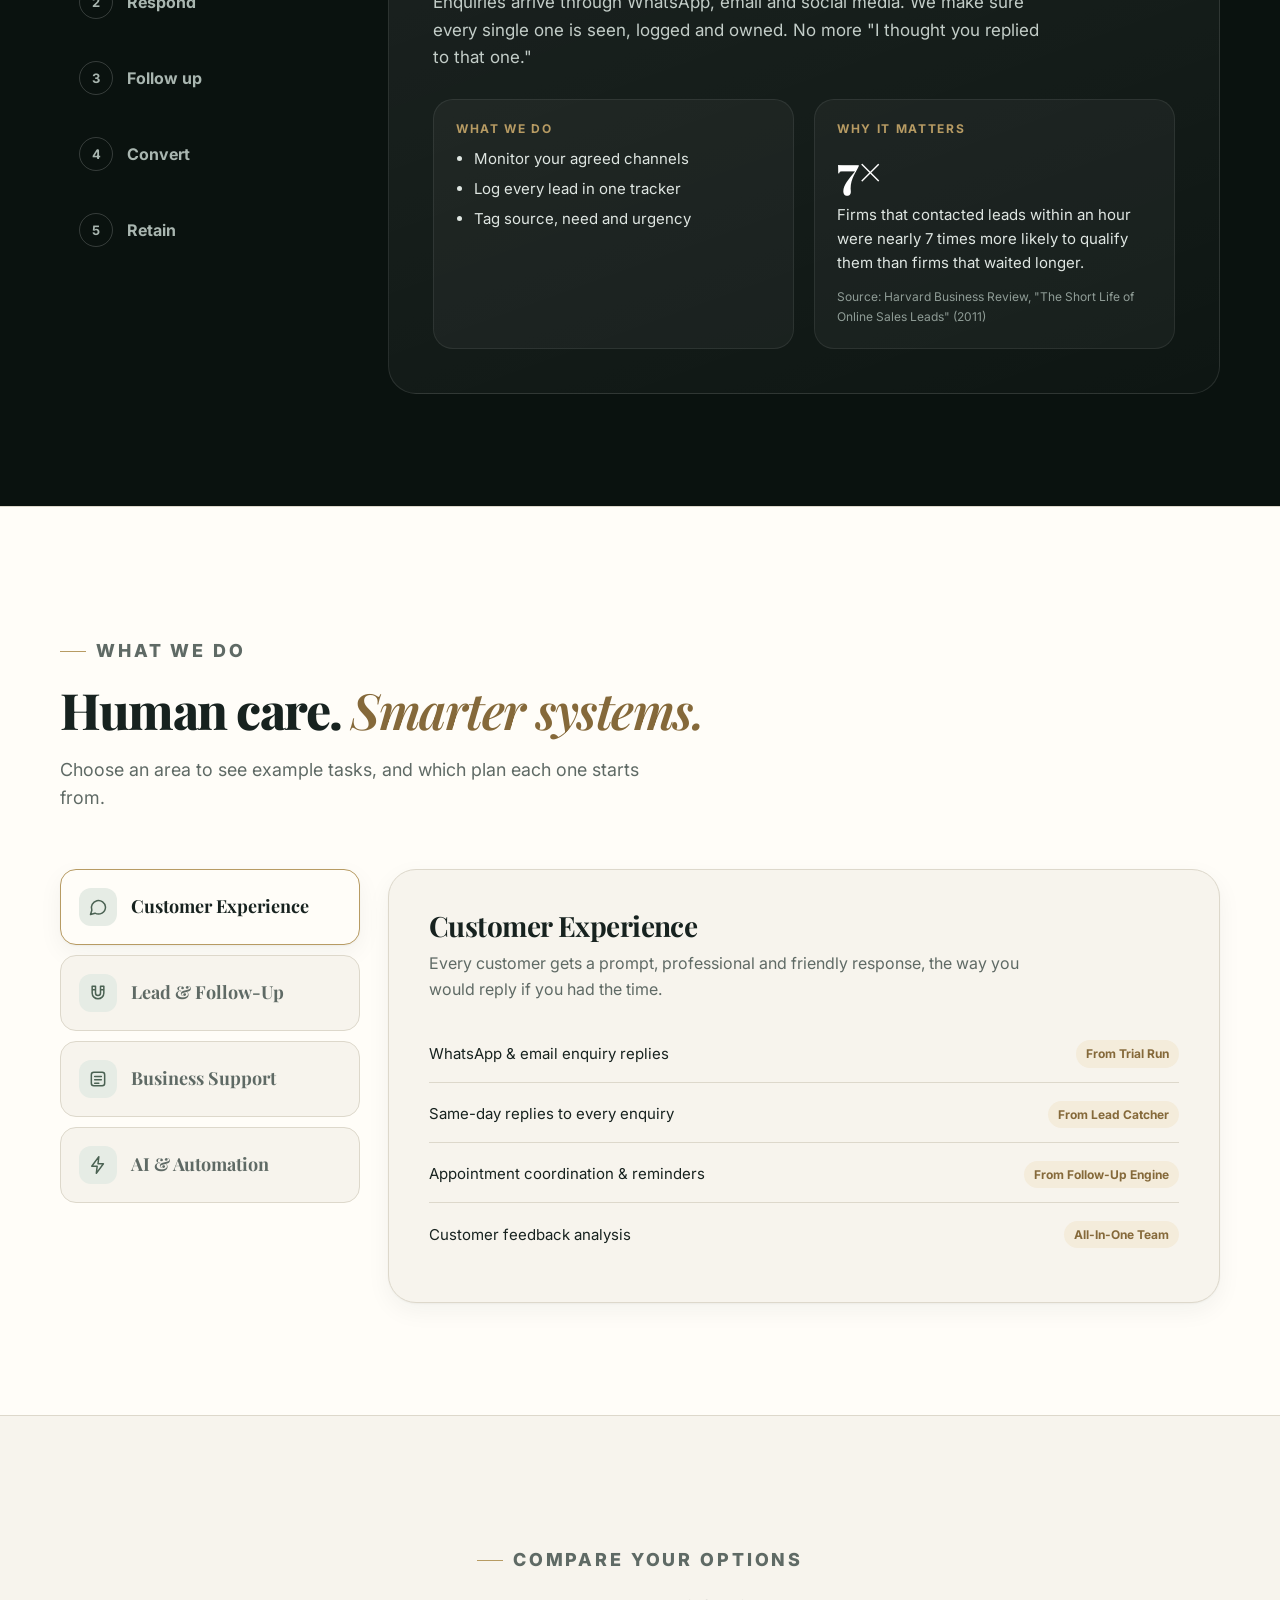
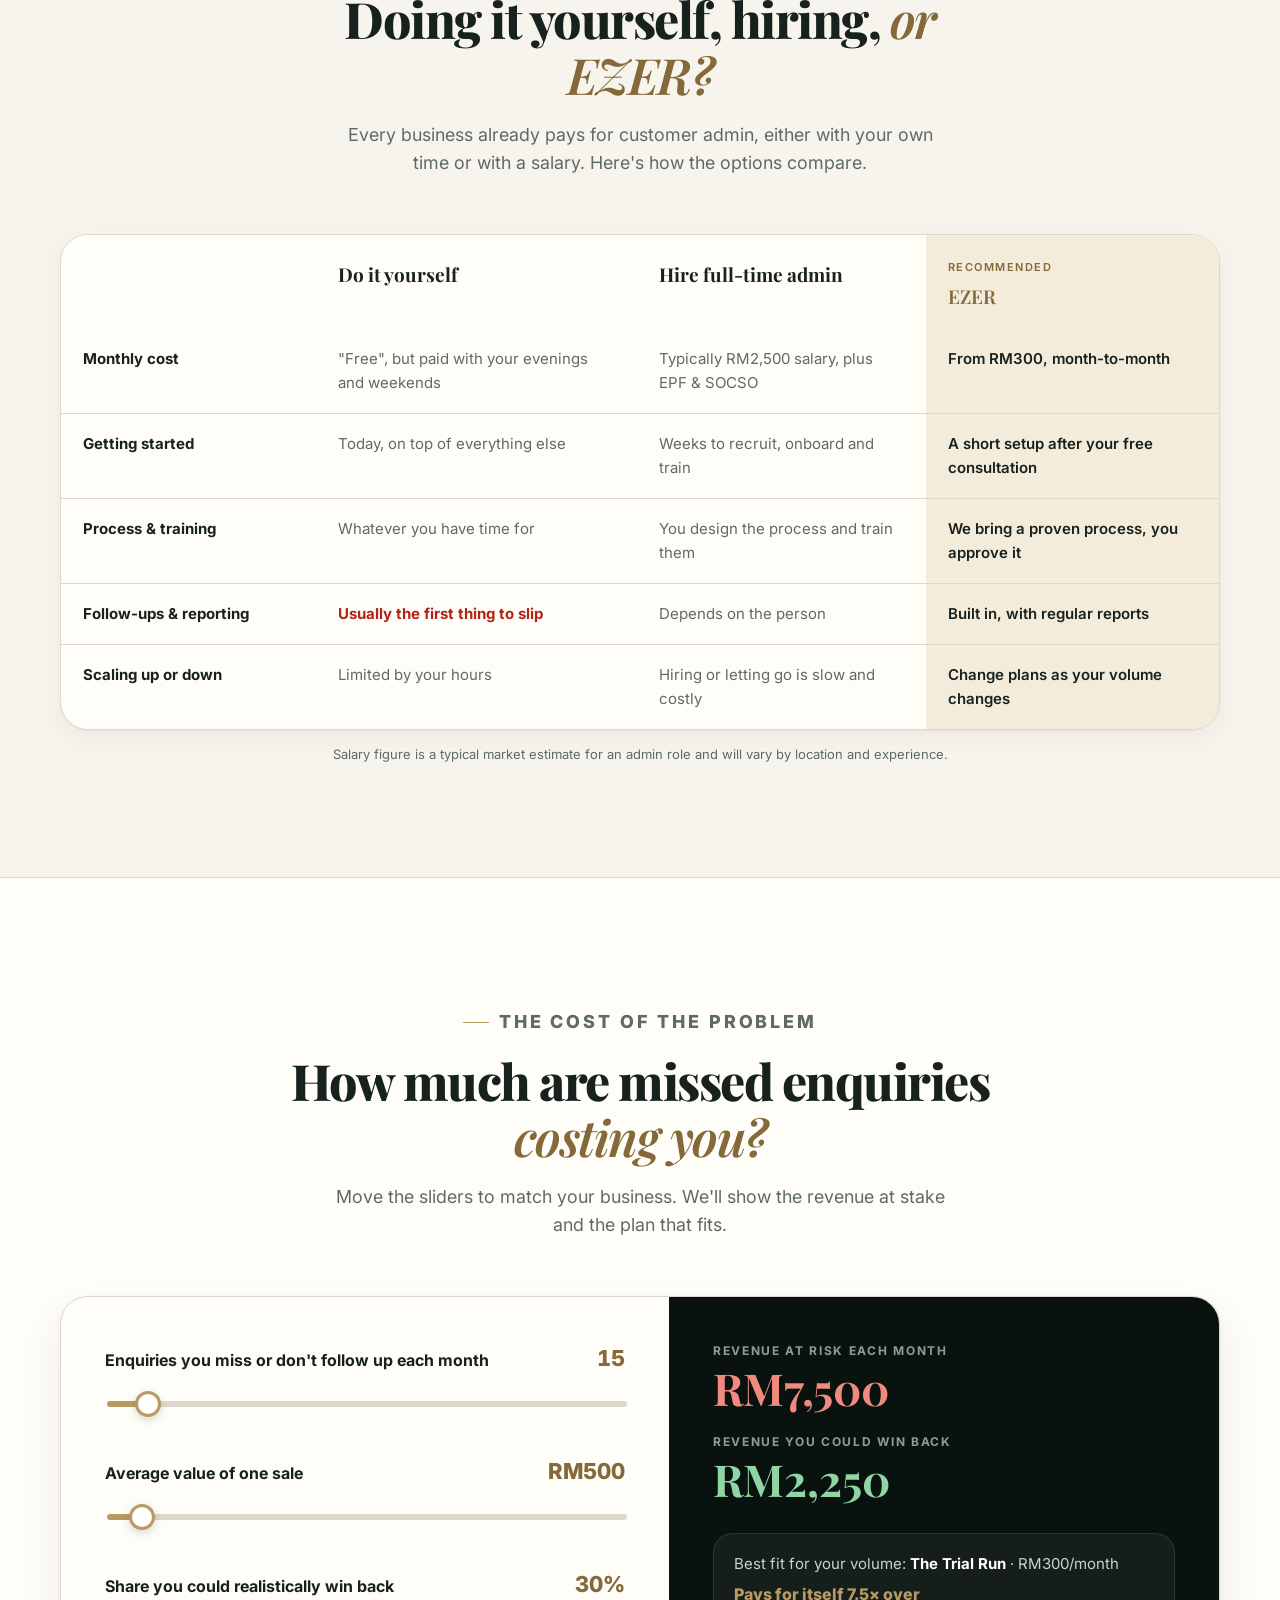
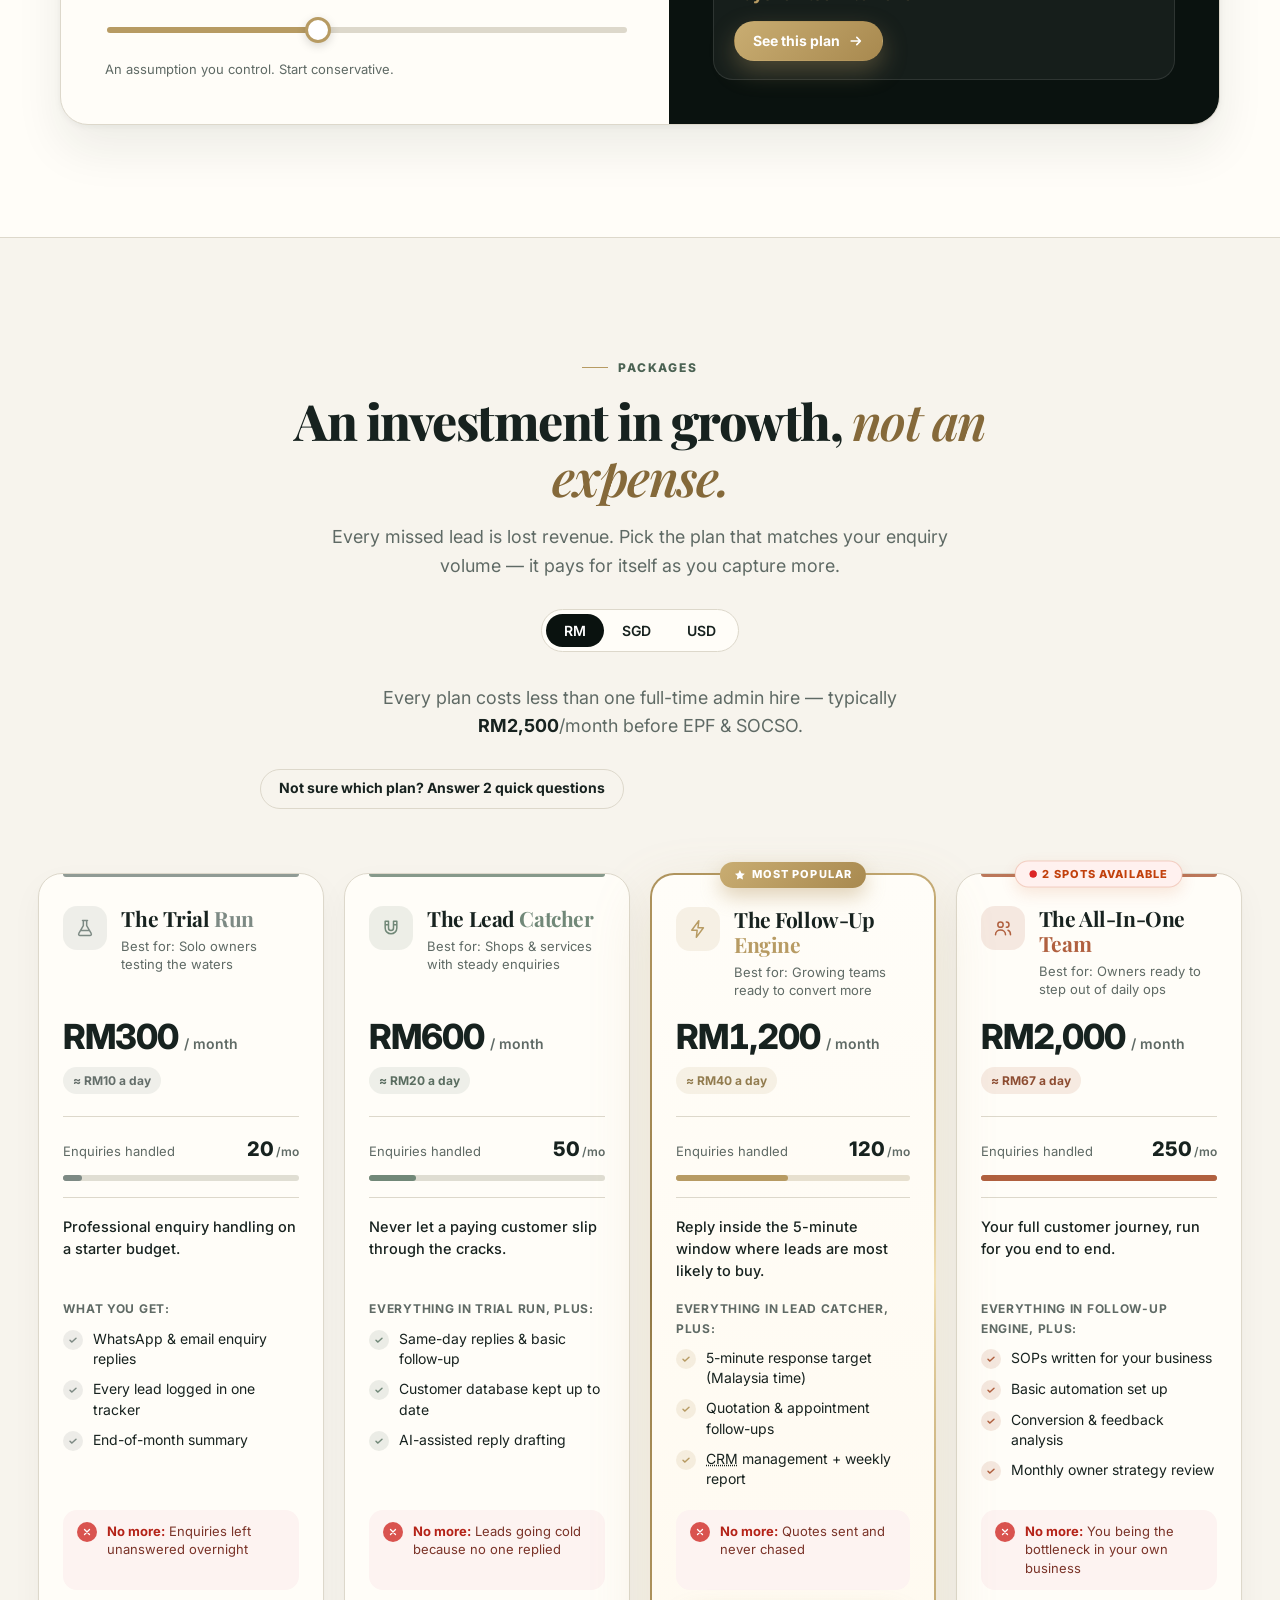
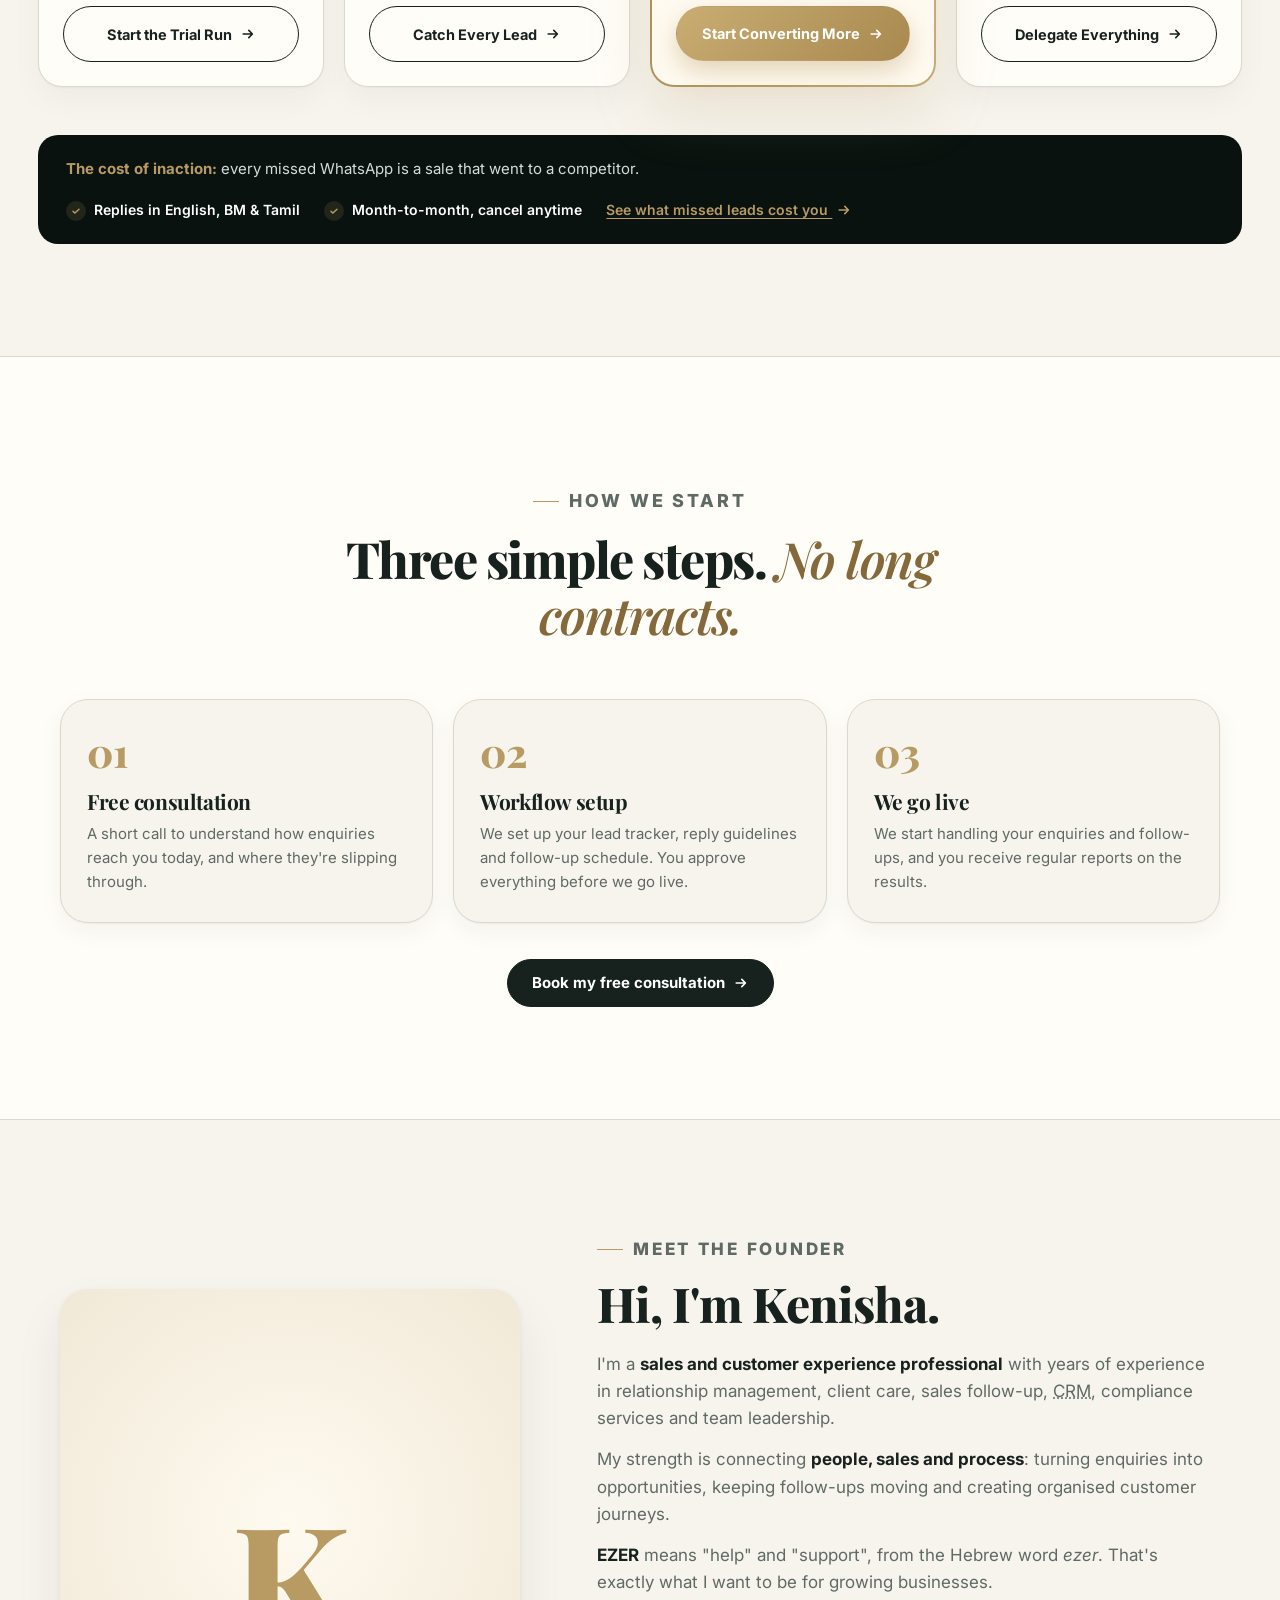
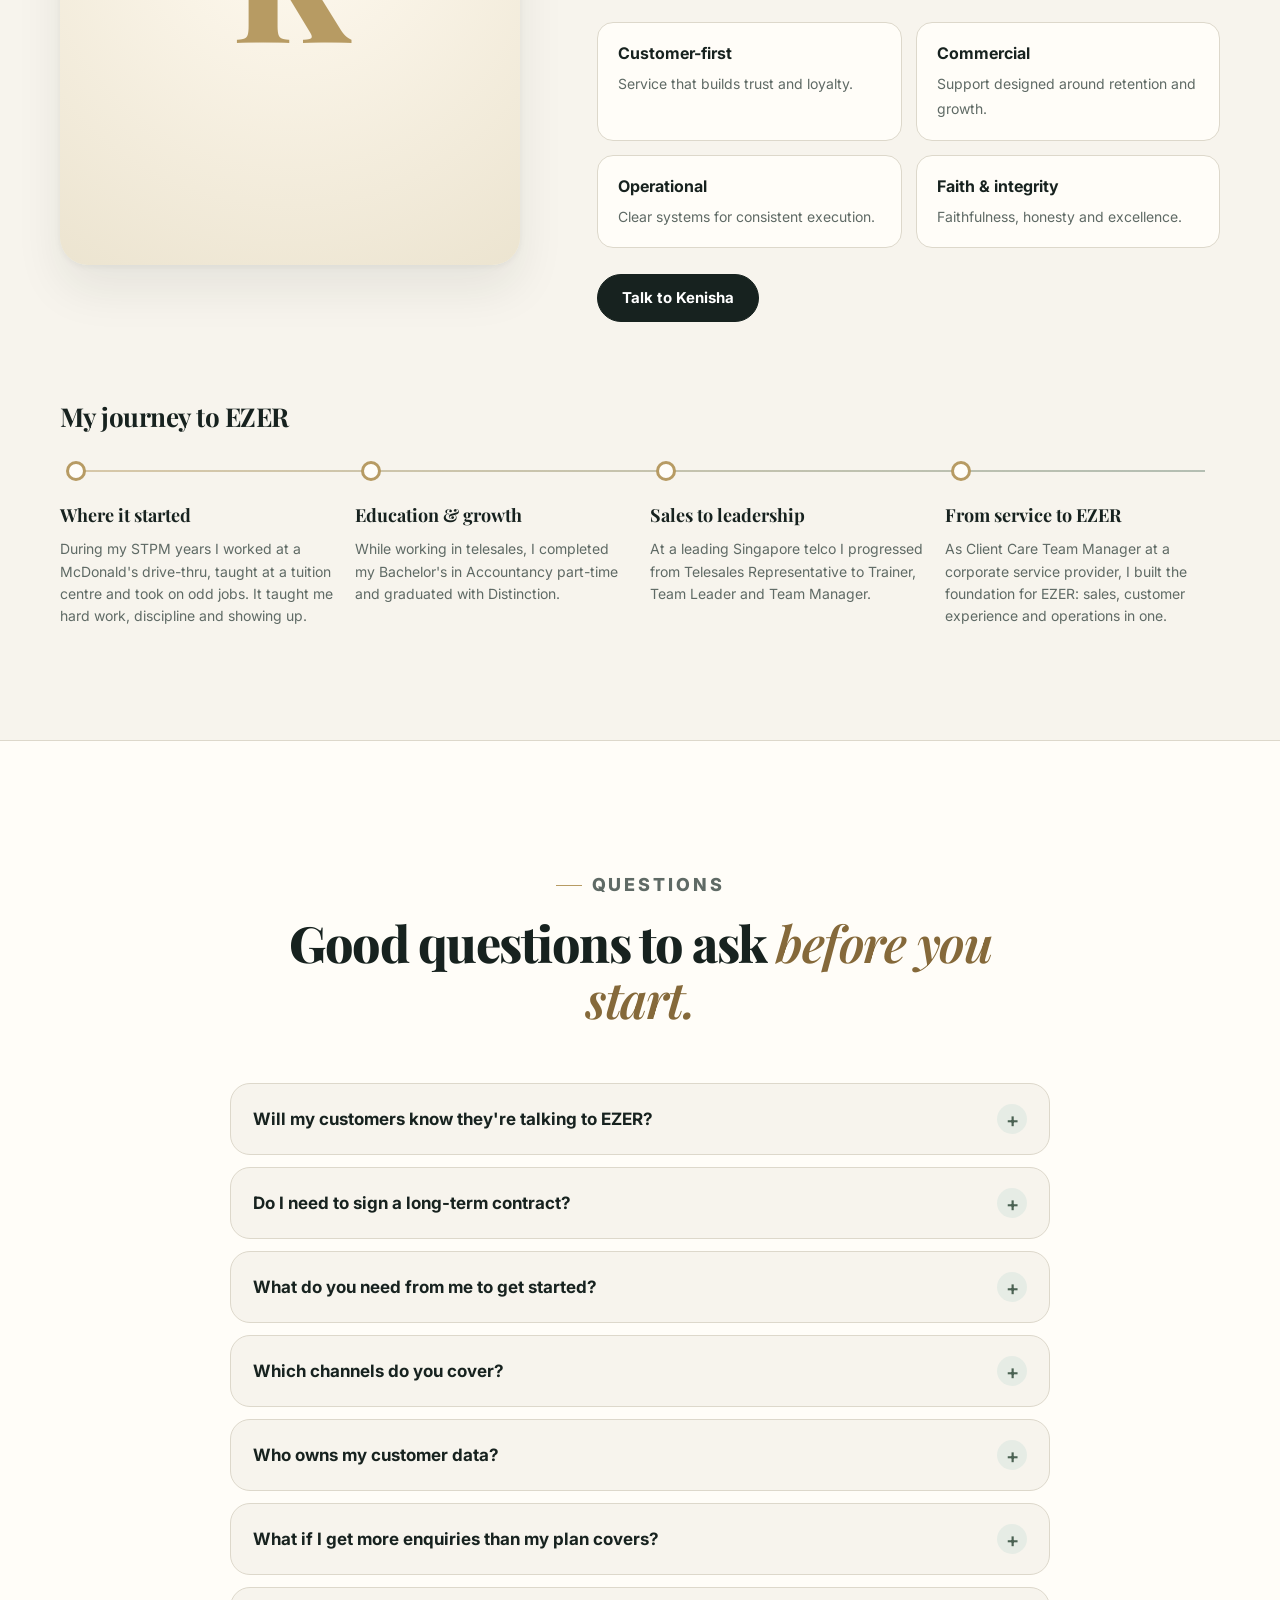
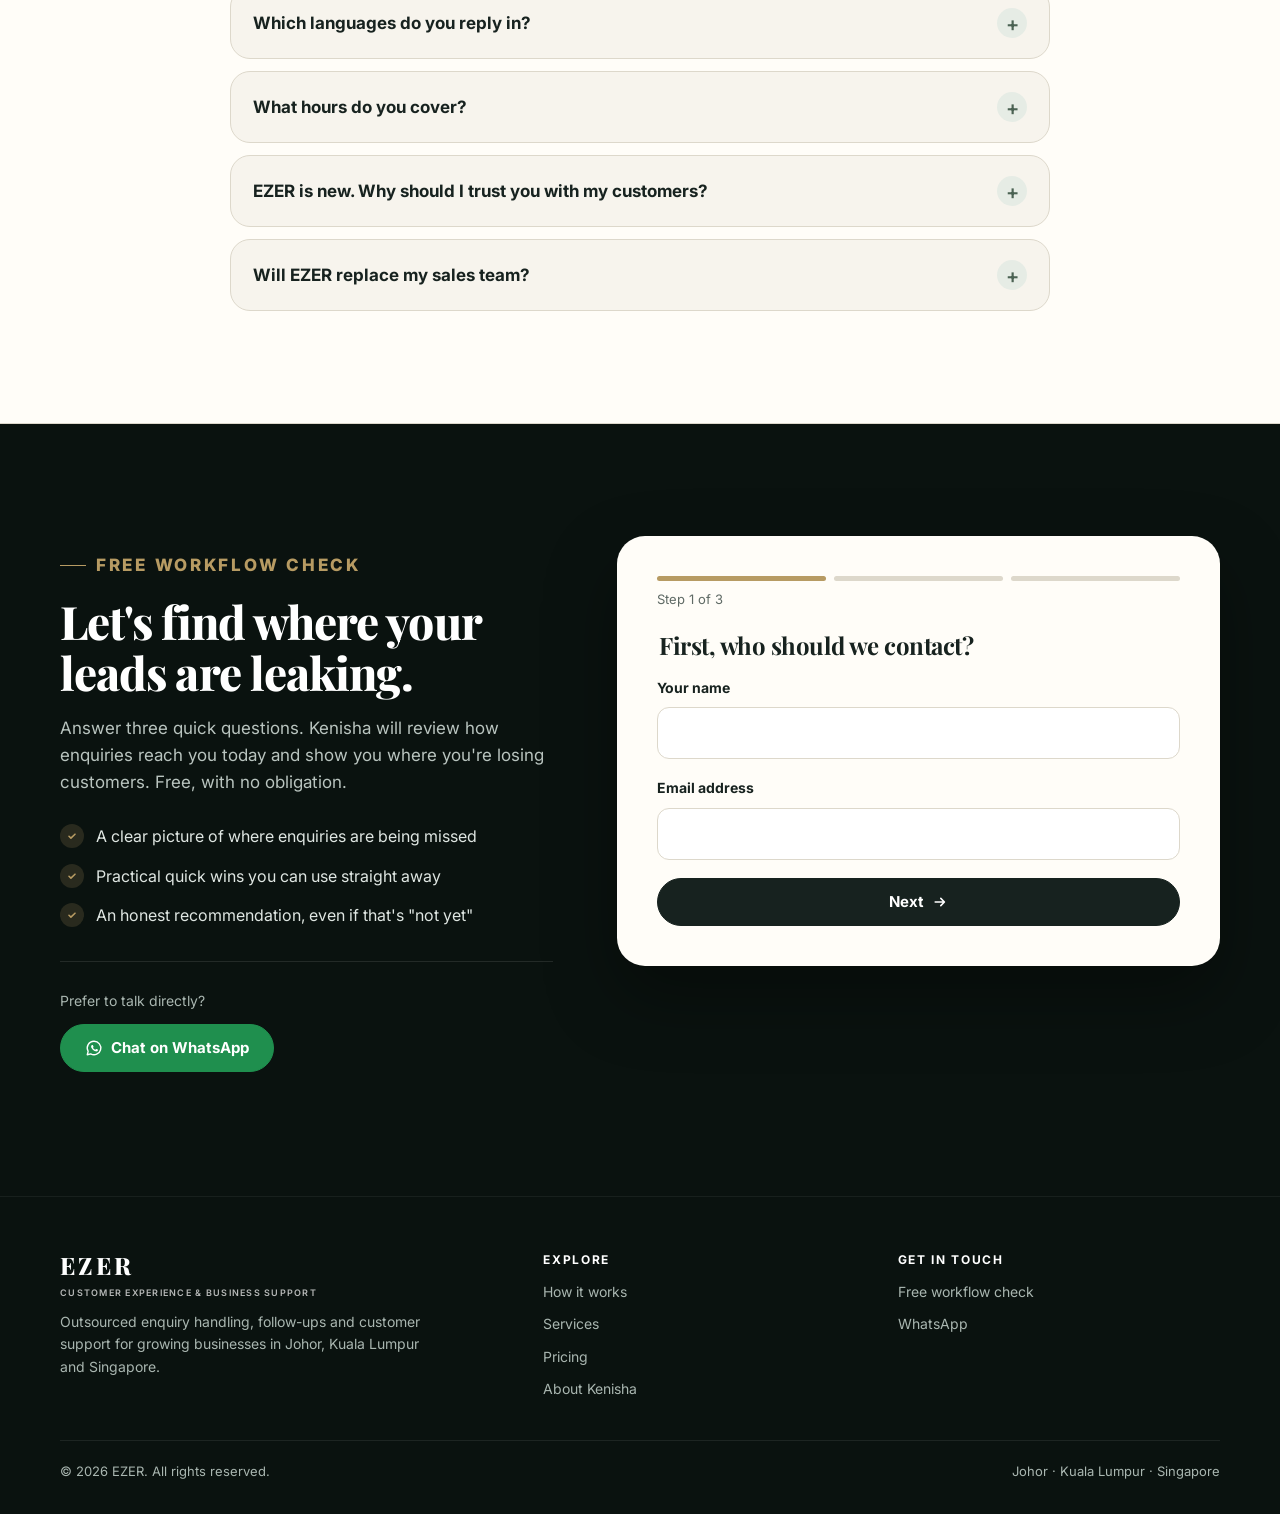
==== commit f9b3b43f: "SEO and social sharing: share image, meta/OG tags, icons, sitemap, schema, lead-source tracking - 12" ====
--- a/index.html
+++ b/index.html
@@ -3,19 +3,43 @@
 <head>
 <meta charset="utf-8">
 <meta name="viewport" content="width=device-width, initial-scale=1">
-<title>EZER — Customer Experience &amp; Business Support for SMEs in Johor, KL &amp; Singapore</title>
-<meta name="description" content="EZER is your outsourced front desk and follow-up team. We reply to every enquiry, chase every quote and keep your customer records organised — month-to-month, from RM300.">
-<meta property="og:title" content="EZER — Stop missing enquiries. Start converting them.">
-<meta property="og:description" content="Outsourced enquiry handling, follow-ups and customer support for growing businesses in Johor, Kuala Lumpur and Singapore.">
+<title>Outsourced Customer Service &amp; Lead Follow-Up | EZER Malaysia</title>
+<meta name="description" content="Never miss a WhatsApp enquiry again. EZER replies, follows up and organises your leads for SMEs in Johor, KL &amp; Singapore. From RM300/month.">
+<link rel="canonical" href="https://www.ezer-solution.com/">
+<meta name="robots" content="index, follow, max-image-preview:large">
+<meta name="author" content="EZER">
+<meta name="geo.region" content="MY-01">
+<meta name="geo.placename" content="Johor Bahru">
+<!-- Social share preview (WhatsApp, Facebook, Instagram, LinkedIn, X) -->
 <meta property="og:type" content="website">
+<meta property="og:site_name" content="EZER">
+<meta property="og:locale" content="en_MY">
+<meta property="og:url" content="https://www.ezer-solution.com/">
+<meta property="og:title" content="Stop missing enquiries. Start converting them.">
+<meta property="og:description" content="Your outsourced front desk &amp; follow-up team. From RM300/month. Get a free workflow check.">
+<meta property="og:image" content="https://www.ezer-solution.com/assets/og-image.jpg">
+<meta property="og:image:secure_url" content="https://www.ezer-solution.com/assets/og-image.jpg">
+<meta property="og:image:type" content="image/jpeg">
+<meta property="og:image:width" content="1200">
+<meta property="og:image:height" content="630">
+<meta property="og:image:alt" content="EZER: Stop missing enquiries. Start converting them. Outsourced front desk and follow-up team from RM300 a month.">
+<meta name="twitter:card" content="summary_large_image">
+<meta name="twitter:title" content="Stop missing enquiries. Start converting them.">
+<meta name="twitter:description" content="Your outsourced front desk &amp; follow-up team. From RM300/month. Get a free workflow check.">
+<meta name="twitter:image" content="https://www.ezer-solution.com/assets/og-image.jpg">
+<meta name="twitter:image:alt" content="EZER: outsourced front desk and follow-up team.">
+<!-- Icons -->
 <meta name="theme-color" content="#0a120f">
-<link rel="icon" href="data:image/svg+xml,%3Csvg xmlns='http://www.w3.org/2000/svg' viewBox='0 0 64 64'%3E%3Crect width='64' height='64' rx='14' fill='%230a120f'/%3E%3Ctext x='50%25' y='56%25' text-anchor='middle' dominant-baseline='middle' font-family='Georgia,serif' font-size='38' font-weight='700' fill='%23b79b63'%3EE%3C/text%3E%3C/svg%3E">
+<link rel="icon" href="/favicon.svg" type="image/svg+xml">
+<link rel="icon" href="/assets/favicon-32.png" sizes="32x32" type="image/png">
+<link rel="apple-touch-icon" href="/assets/apple-touch-icon.png">
+<link rel="manifest" href="/site.webmanifest">
 <link rel="preconnect" href="https://fonts.googleapis.com">
 <link rel="preconnect" href="https://fonts.gstatic.com" crossorigin>
 <link rel="stylesheet" href="https://fonts.googleapis.com/css2?family=Inter:wght@400;500;600;700;800&amp;family=Playfair+Display:ital,wght@0,600;0,700;0,800;1,600&amp;display=swap">
 <link rel="stylesheet" href="styles.css">
 <script>document.documentElement.classList.add('js');</script>
-<script type="application/ld+json">{"@context":"https://schema.org","@type":"ProfessionalService","name":"EZER Customer Experience & Business Support","description":"Outsourced enquiry handling, lead follow-up and customer experience support for small and medium businesses.","areaServed":["Johor","Kuala Lumpur","Singapore"],"priceRange":"RM300 - RM2,000 per month"}</script>
+<script type="application/ld+json">{"@context":"https://schema.org","@graph":[{"@type":"Organization","@id":"https://www.ezer-solution.com/#org","name":"EZER","alternateName":"EZER Customer Experience & Business Support","url":"https://www.ezer-solution.com/","logo":"https://www.ezer-solution.com/assets/icon-512.png","image":"https://www.ezer-solution.com/assets/og-image.jpg","founder":{"@type":"Person","name":"Kenisha","jobTitle":"Founder"},"contactPoint":{"@type":"ContactPoint","telephone":"+60-11-6054-7134","contactType":"sales","areaServed":["MY","SG"],"availableLanguage":["English","Malay","Tamil"]}},{"@type":"ProfessionalService","@id":"https://www.ezer-solution.com/#service","name":"EZER Customer Experience & Business Support","url":"https://www.ezer-solution.com/","image":"https://www.ezer-solution.com/assets/og-image.jpg","logo":"https://www.ezer-solution.com/assets/icon-512.png","telephone":"+60-11-6054-7134","priceRange":"RM300 - RM2,000 per month","parentOrganization":{"@id":"https://www.ezer-solution.com/#org"},"description":"Outsourced enquiry handling, WhatsApp and email replies, lead follow-up and customer records for small and medium businesses.","areaServed":[{"@type":"City","name":"Johor Bahru"},{"@type":"State","name":"Johor"},{"@type":"City","name":"Kuala Lumpur"},{"@type":"Country","name":"Singapore"}],"knowsLanguage":["en","ms","ta"],"serviceType":["Outsourced customer service","WhatsApp enquiry management","Lead follow-up","Virtual front desk","CRM administration"],"hasOfferCatalog":{"@type":"OfferCatalog","name":"Monthly plans","itemListElement":[{"@type":"Offer","name":"The Trial Run","description":"Up to 20 enquiries handled per month","price":"300","priceCurrency":"MYR","url":"https://www.ezer-solution.com/#packages","priceSpecification":{"@type":"UnitPriceSpecification","price":"300","priceCurrency":"MYR","unitText":"MONTH"}},{"@type":"Offer","name":"The Lead Catcher","description":"Up to 50 enquiries handled per month","price":"600","priceCurrency":"MYR","url":"https://www.ezer-solution.com/#packages","priceSpecification":{"@type":"UnitPriceSpecification","price":"600","priceCurrency":"MYR","unitText":"MONTH"}},{"@type":"Offer","name":"The Follow-Up Engine","description":"Up to 120 enquiries handled per month","price":"1200","priceCurrency":"MYR","url":"https://www.ezer-solution.com/#packages","priceSpecification":{"@type":"UnitPriceSpecification","price":"1200","priceCurrency":"MYR","unitText":"MONTH"}},{"@type":"Offer","name":"The All-In-One Team","description":"Up to 250 enquiries handled per month","price":"2000","priceCurrency":"MYR","url":"https://www.ezer-solution.com/#packages","priceSpecification":{"@type":"UnitPriceSpecification","price":"2000","priceCurrency":"MYR","unitText":"MONTH"}}]}},{"@type":"WebSite","@id":"https://www.ezer-solution.com/#website","url":"https://www.ezer-solution.com/","name":"EZER","inLanguage":"en-MY","publisher":{"@id":"https://www.ezer-solution.com/#org"}},{"@type":"FAQPage","@id":"https://www.ezer-solution.com/#faq","mainEntity":[{"@type":"Question","name":"Will my customers know they're talking to EZER?","acceptedAnswer":{"@type":"Answer","text":"We reply in your business's name and tone, following guidelines you approve. Whether you introduce us as part of your team is entirely your choice."}},{"@type":"Question","name":"Do I need to sign a long-term contract?","acceptedAnswer":{"@type":"Answer","text":"No. All plans are month-to-month, so you can upgrade, downgrade or stop as your business changes."}},{"@type":"Question","name":"What do you need from me to get started?","acceptedAnswer":{"@type":"Answer","text":"Access to the channels you'd like us to cover (for example WhatsApp Business and email), your price list and common questions, and a short consultation call."}},{"@type":"Question","name":"Which channels do you cover?","acceptedAnswer":{"@type":"Answer","text":"WhatsApp and email as standard. Other channels can be discussed during your consultation."}},{"@type":"Question","name":"Who owns my customer data?","acceptedAnswer":{"@type":"Answer","text":"You do. We only use your customer information to serve your customers on your behalf."}},{"@type":"Question","name":"What if I get more enquiries than my plan covers?","acceptedAnswer":{"@type":"Answer","text":"We'll let you know as you approach your limit and recommend whether upgrading makes sense. You stay in control."}},{"@type":"Question","name":"Which languages do you reply in?","acceptedAnswer":{"@type":"Answer","text":"English, Bahasa Malaysia and Tamil, matched to how your customers message you."}},{"@type":"Question","name":"What hours do you cover?","acceptedAnswer":{"@type":"Answer","text":"We work on Malaysia time (GMT+8) and treat speed as the priority: every enquiry is answered promptly and followed up on schedule. Your exact coverage hours are agreed during the consultation."}},{"@type":"Question","name":"EZER is new. Why should I trust you with my customers?","acceptedAnswer":{"@type":"Answer","text":"You're right, we're newly launched, so we don't have public case studies yet. What you get is Kenisha's years of hands-on experience in sales, client care and CRM, reply guidelines you approve before we go live, and month-to-month plans so you're never locked in."}},{"@type":"Question","name":"Will EZER replace my sales team?","acceptedAnswer":{"@type":"Answer","text":"No. We handle the admin around sales (replies, follow-ups and records) so your team can spend more time closing."}}]}]}</script>
 <script src="config.js" defer></script>
 <script src="main.js" defer></script>
 </head>
@@ -25,7 +49,7 @@
 <!-- ============================== NAV ============================== -->
 <header class="nav" id="nav">
   <div class="container nav__inner">
-    <a class="brand" href="#top" aria-label="EZER home">EZER<small>CUSTOMER EXPERIENCE &amp; BUSINESS SUPPORT</small></a>
+    <a class="brand" href="#top">EZER<small>CUSTOMER EXPERIENCE &amp; BUSINESS SUPPORT</small></a>
     <nav class="nav__links" id="navLinks" aria-label="Main">
       <a href="#what">How it works</a>
       <a href="#services">Services</a>
@@ -46,9 +70,9 @@
 <section class="hero" id="top" aria-labelledby="heroTitle">
   <div class="container hero__grid">
     <div class="hero__copy">
-      <p class="eyebrow">Customer experience · Business support</p>
+      <p class="eyebrow">Outsourced customer service</p>
       <h1 id="heroTitle">Stop missing enquiries. <em>Start converting them.</em></h1>
-      <p class="hero__lead">EZER is your outsourced front desk and follow-up team. We reply to every enquiry, chase every quote and keep your customer records tidy, so you can run the business instead of the inbox.</p>
+      <p class="hero__lead">EZER is your outsourced front desk and follow-up team. We reply to every WhatsApp, email and social media enquiry, chase every quote and keep your customer records tidy, so you can run the business instead of the inbox.</p>
       <div class="hero__actions">
         <a class="btn btn--gold" href="#contact">Get my free workflow check <svg width="16" height="16" viewBox="0 0 20 20" aria-hidden="true"><path d="M4 10h11m-4-4.5L15.5 10 11 14.5" fill="none" stroke="currentColor" stroke-width="2" stroke-linecap="round" stroke-linejoin="round"/></svg></a>
         <a class="btn btn--ghost-light" href="#what">See how it works</a>
@@ -636,6 +660,7 @@
       <form id="leadForm" novalidate>
         <div class="progress" aria-hidden="true"><span></span><span></span><span></span></div>
         <p class="progress-label" id="progressLabel" aria-live="polite">Step 1 of 3</p>
+        <input type="hidden" name="plan" id="fPlan" value="">
         <label class="hp" aria-hidden="true">Leave this empty<input type="checkbox" name="botcheck" tabindex="-1" autocomplete="off"></label>
 
         <fieldset class="form-step" style="border:0;padding:0;margin:0">
--- a/styles.css
+++ b/styles.css
@@ -116,7 +116,8 @@
 .inbox { position: relative; background: linear-gradient(160deg, rgba(255,255,255,.07), rgba(255,255,255,.02)); border: 1px solid rgba(255,255,255,.1); border-radius: 28px; padding: 18px; box-shadow: 0 40px 80px rgba(0,0,0,.45), inset 0 1px 0 rgba(255,255,255,.08); }
 .inbox__bar { display: flex; align-items: center; justify-content: space-between; padding: 6px 8px 16px; border-bottom: 1px solid rgba(255,255,255,.08); }
 .inbox__title { display: flex; align-items: center; gap: 10px; font-weight: 700; font-size: 14px; }
-.inbox__live { width: 8px; height: 8px; border-radius: 50%; background: #5bd08a; box-shadow: 0 0 0 0 rgba(91,208,138,.6); animation: pulse-green 2s infinite; }
+.inbox__live { width: 8px; height: 8px; border-radius: 50%; background: #5bd08a; position: relative; }
+.inbox__live::after { content: ""; position: absolute; inset: 0; border-radius: inherit; background: inherit; animation: pulse-ring 2s ease-out infinite; }
 .inbox__tag { font-size: 10px; letter-spacing: .14em; text-transform: uppercase; color: #8f9c96; font-weight: 700; }
 .inbox__thread { display: flex; flex-direction: column; gap: 10px; padding: 16px 4px 8px; min-height: 318px; }
 .msg { max-width: 84%; padding: 10px 14px; border-radius: 16px; font-size: 14px; line-height: 1.45; opacity: 0; translate: 0 10px; }
@@ -410,6 +411,7 @@
 @keyframes msg-in { to { opacity: 1; translate: 0 0; } }
 @keyframes msg-out { to { opacity: 0; height: 0; padding: 0; margin: -5px 0; } }
 @keyframes typing { 0%, 60%, 100% { transform: translateY(0); opacity: .5; } 30% { transform: translateY(-3px); opacity: 1; } }
+@keyframes pulse-ring { from { transform: scale(1); opacity: .55; } to { transform: scale(2.6); opacity: 0; } }
 @keyframes pulse-green { 0% { box-shadow: 0 0 0 0 rgba(91,208,138,.55); } 70% { box-shadow: 0 0 0 8px rgba(91,208,138,0); } 100% { box-shadow: 0 0 0 0 rgba(91,208,138,0); } }
 @keyframes pulse-live { 0% { box-shadow: 0 0 0 0 rgba(220,38,38,.45); } 70% { box-shadow: 0 0 0 6px rgba(220,38,38,0); } 100% { box-shadow: 0 0 0 0 rgba(220,38,38,0); } }
 
@@ -503,6 +505,8 @@
               conic-gradient(from var(--plan-angle), #b79b63, #f1dfb2, #b79b63, #8c7442, #b79b63) border-box;
   box-shadow: 0 24px 60px rgba(183,155,99,.22); animation: plan-border-spin 6s linear infinite; z-index: 1; }
 .plan--featured::before { display: none; }
+.plan--featured { animation-play-state: paused; }
+.plan--featured.is-onscreen { animation-play-state: running; }
 @keyframes plan-border-spin { to { --plan-angle: 360deg; } }
 
 /* Badges */
@@ -510,7 +514,8 @@
   padding: 7px 14px; border-radius: 999px; font: 800 11px/1 'Inter', sans-serif; letter-spacing: .1em; text-transform: uppercase; white-space: nowrap; }
 .plan-badge--popular { background: linear-gradient(135deg, #c9ad72, #a8894f); color: #fff; box-shadow: 0 8px 20px rgba(183,155,99,.45); }
 .plan-badge--spots { background: #fff1ef; color: #c2410c; border: 1px solid rgba(194,65,12,.2); box-shadow: 0 6px 16px rgba(194,65,12,.12); }
-.plan-badge-dot { width: 7px; height: 7px; border-radius: 50%; background: #dc2626; animation: pulse-live 2s infinite; }
+.plan-badge-dot { width: 7px; height: 7px; border-radius: 50%; background: #dc2626; position: relative; }
+.plan-badge-dot::after { content: ""; position: absolute; inset: 0; border-radius: inherit; background: inherit; animation: pulse-ring 2s ease-out infinite; }
 
 /* Rows */
 .plan-head { display: flex; gap: 14px; align-items: flex-start; padding-bottom: 20px; }
@@ -594,3 +599,8 @@
   .plan--featured { animation: none; }
   .plan.is-visible .plan-meter i { animation: none; }
 }
+
+/* ---------- Analytics consent (only rendered when an analytics ID is configured) ---------- */
+.consent { position: fixed; z-index: 90; left: 16px; right: 16px; bottom: 16px; max-width: 560px; margin-inline: auto; display: flex; flex-wrap: wrap; align-items: center; gap: 12px 16px; padding: 16px 18px; border-radius: var(--radius-sm); background: var(--dark); color: #e9eeeb; border: 1px solid rgba(183,155,99,.5); box-shadow: 0 18px 50px rgba(0,0,0,.45); font-size: 14px; line-height: 1.5; }
+.consent p { margin: 0; flex: 1 1 260px; }
+.consent__actions { display: flex; gap: 8px; }
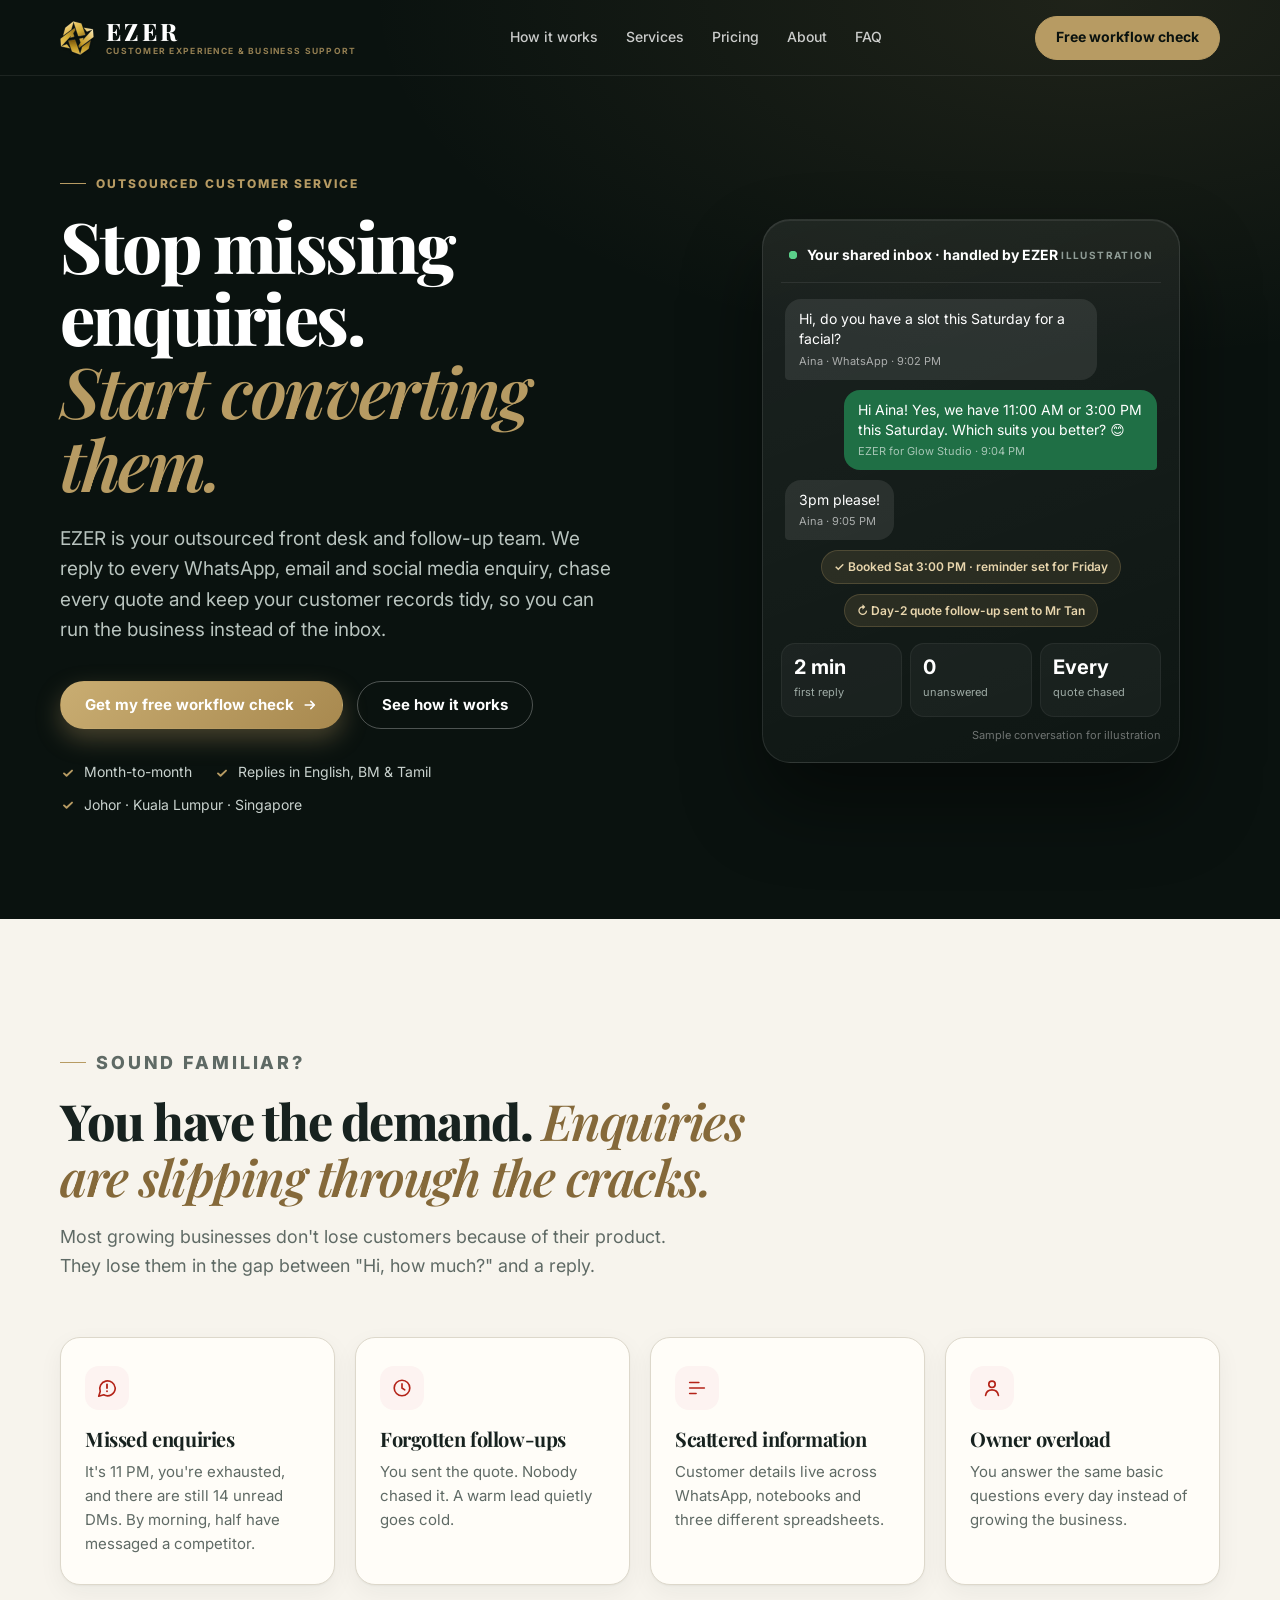
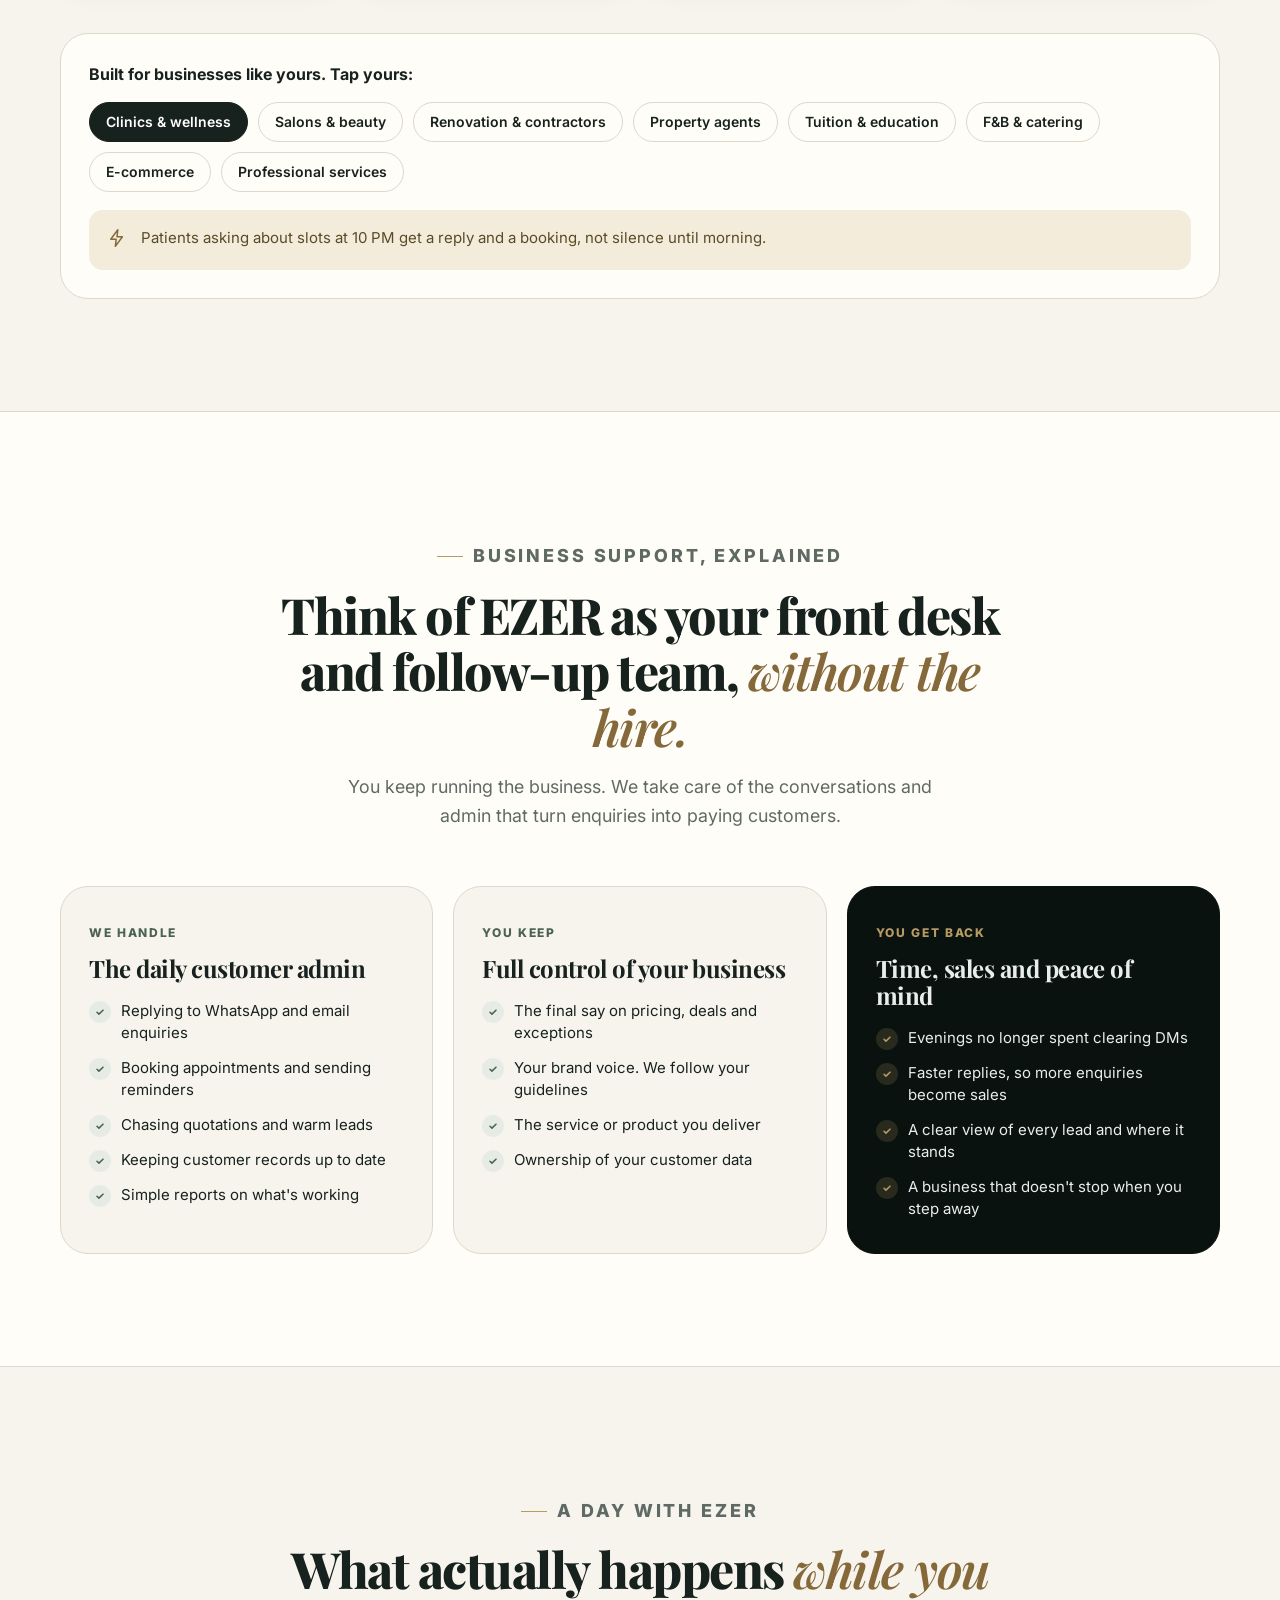
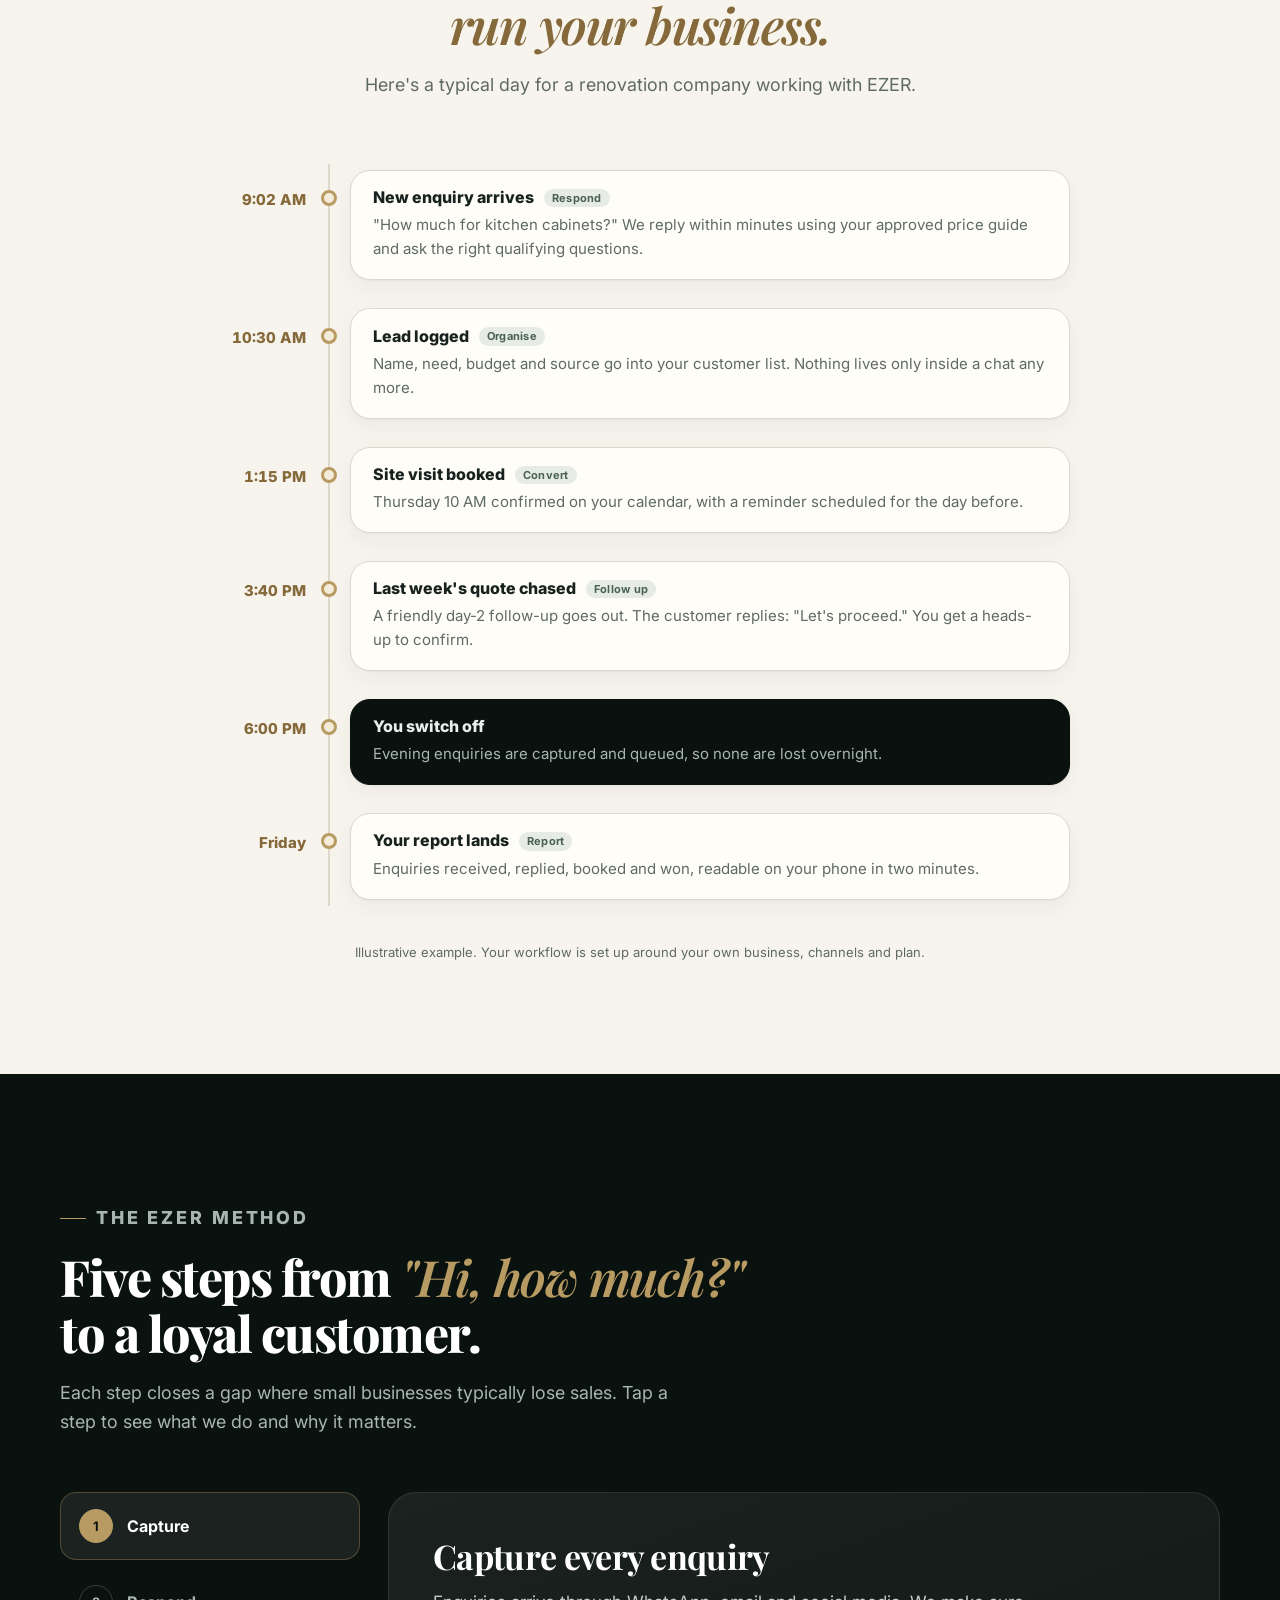
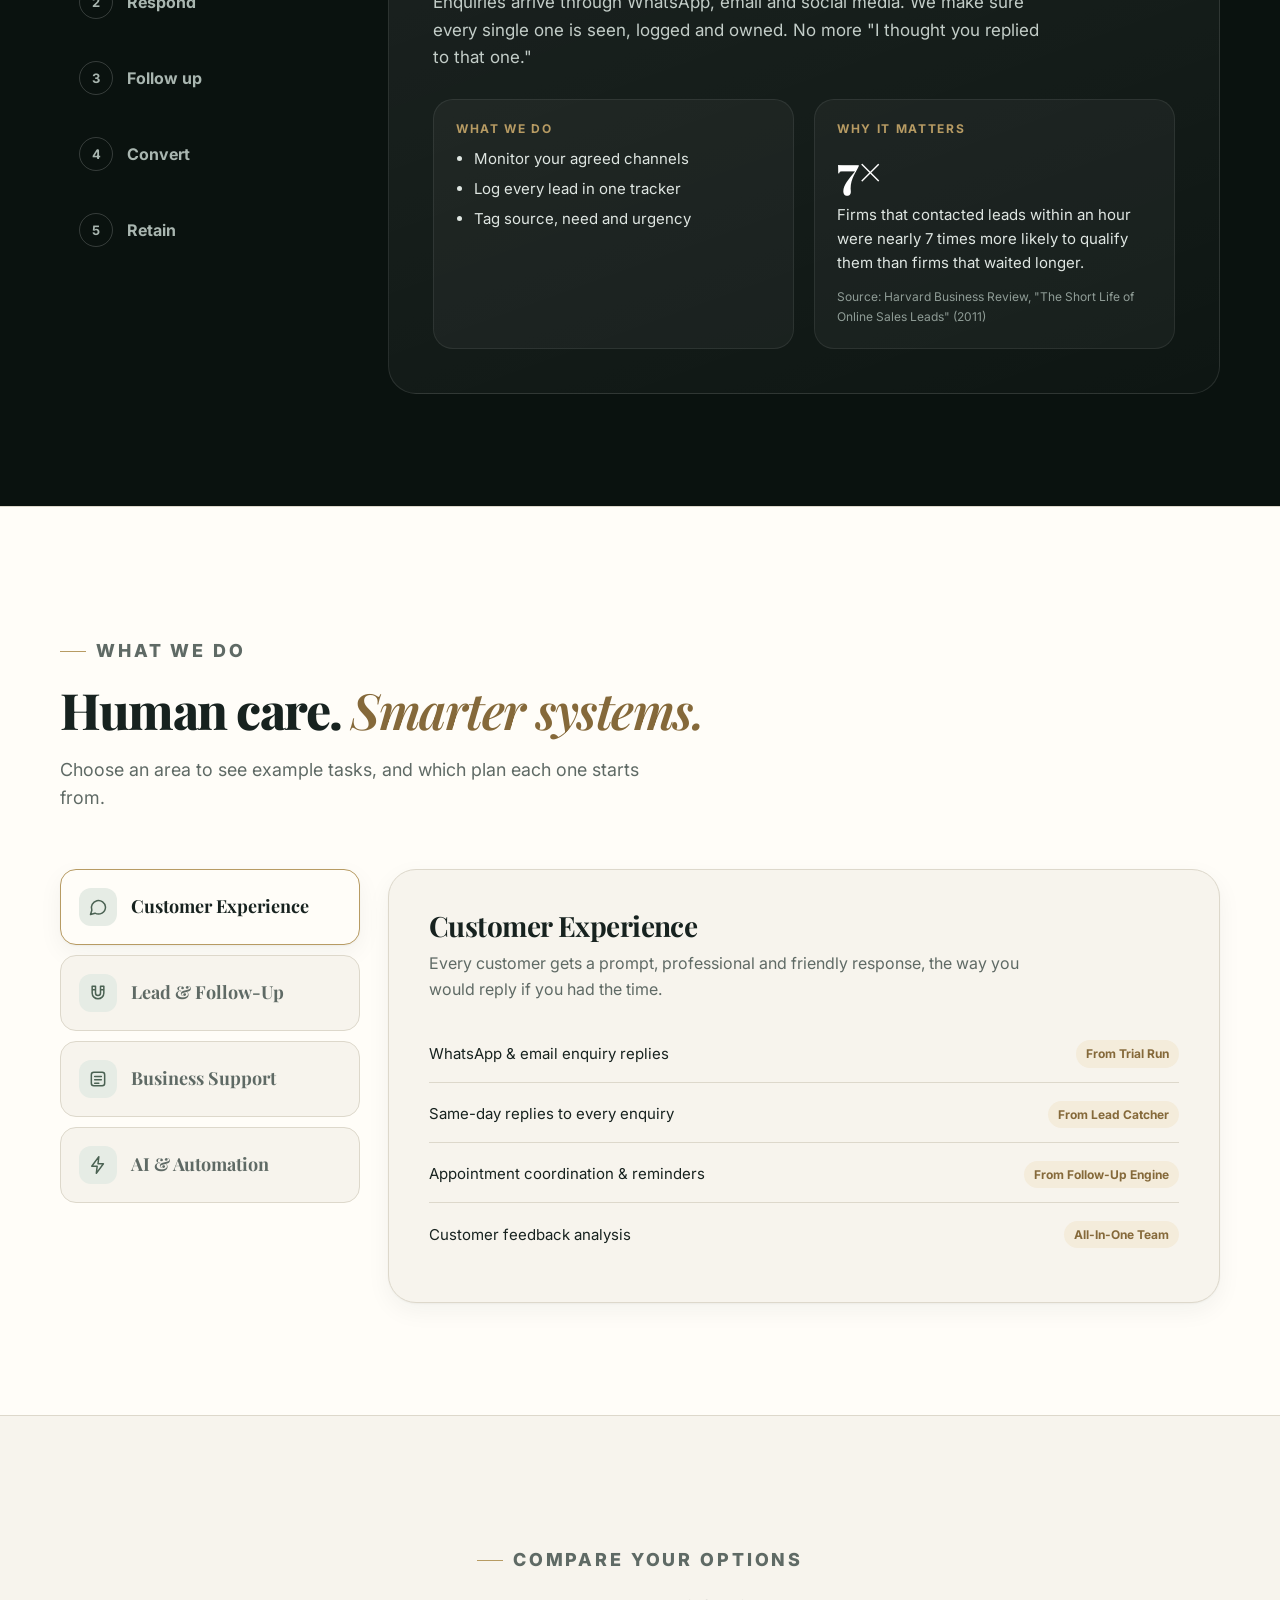
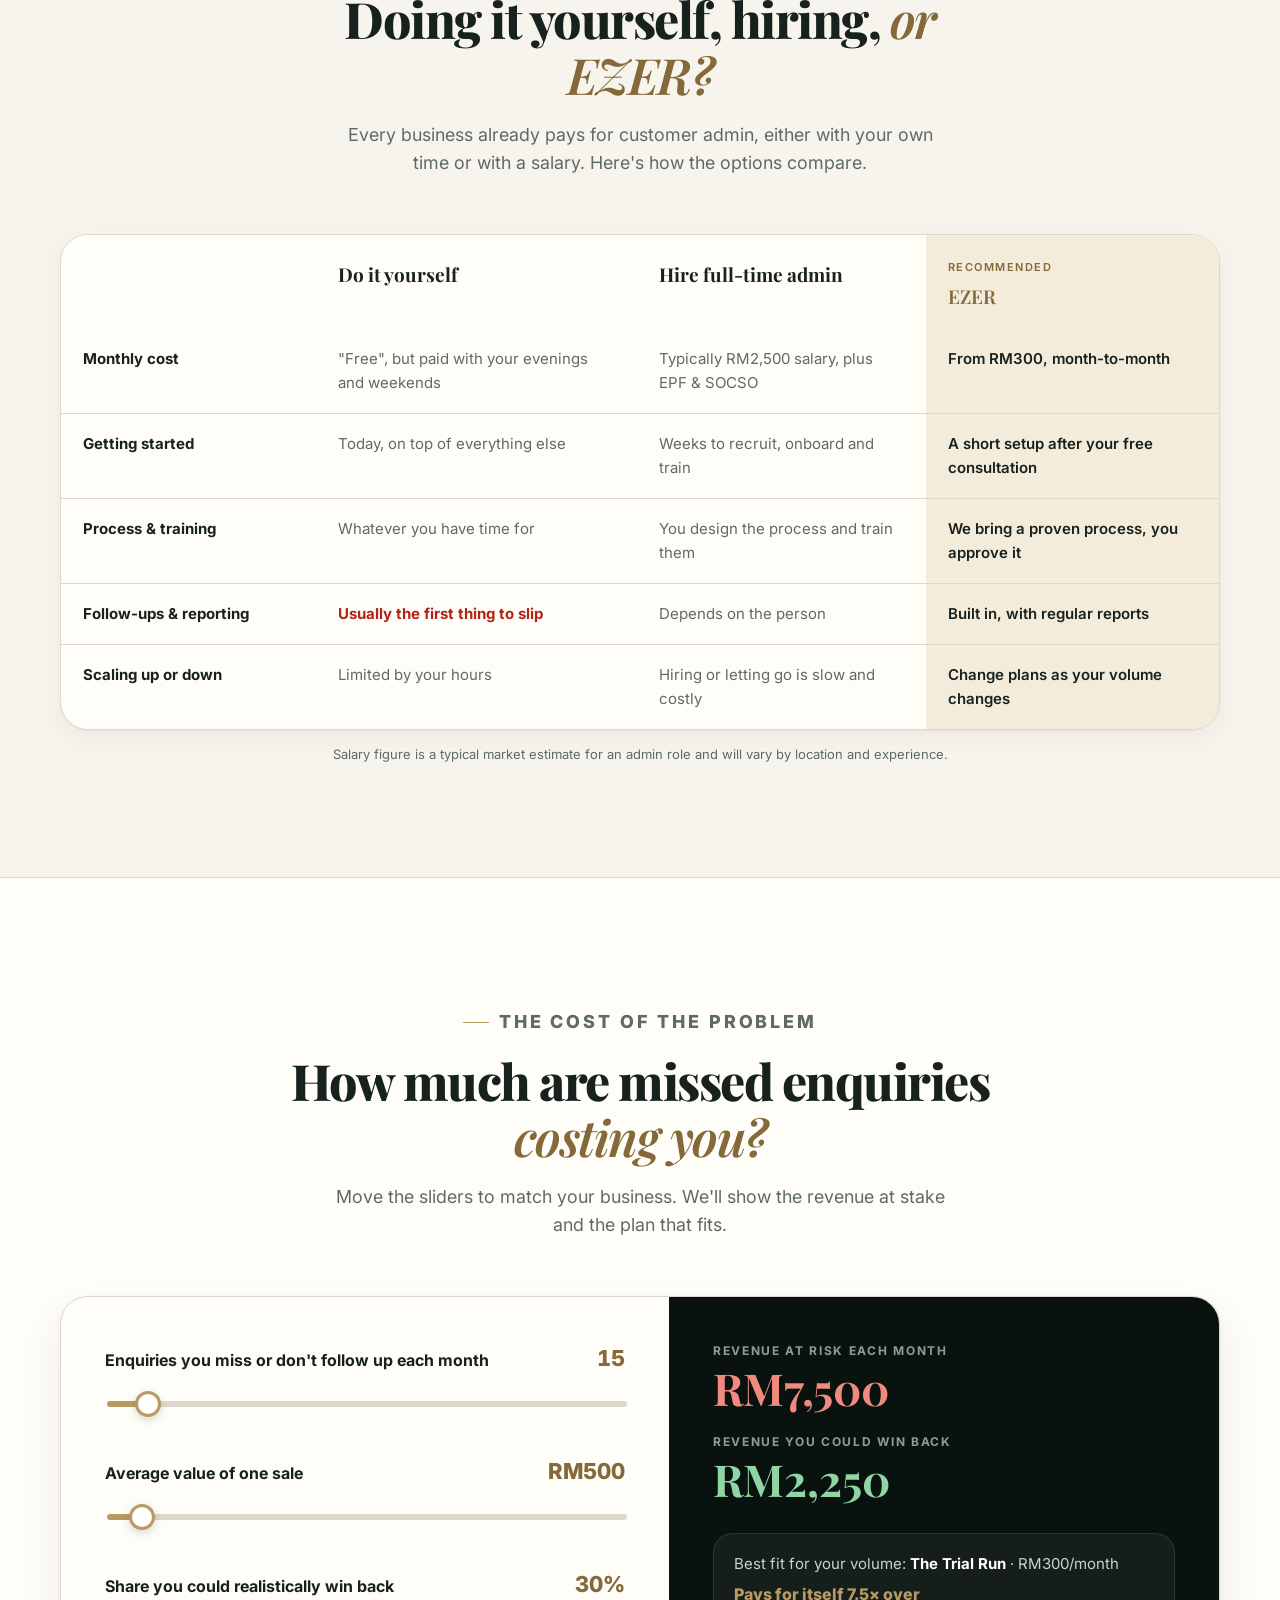
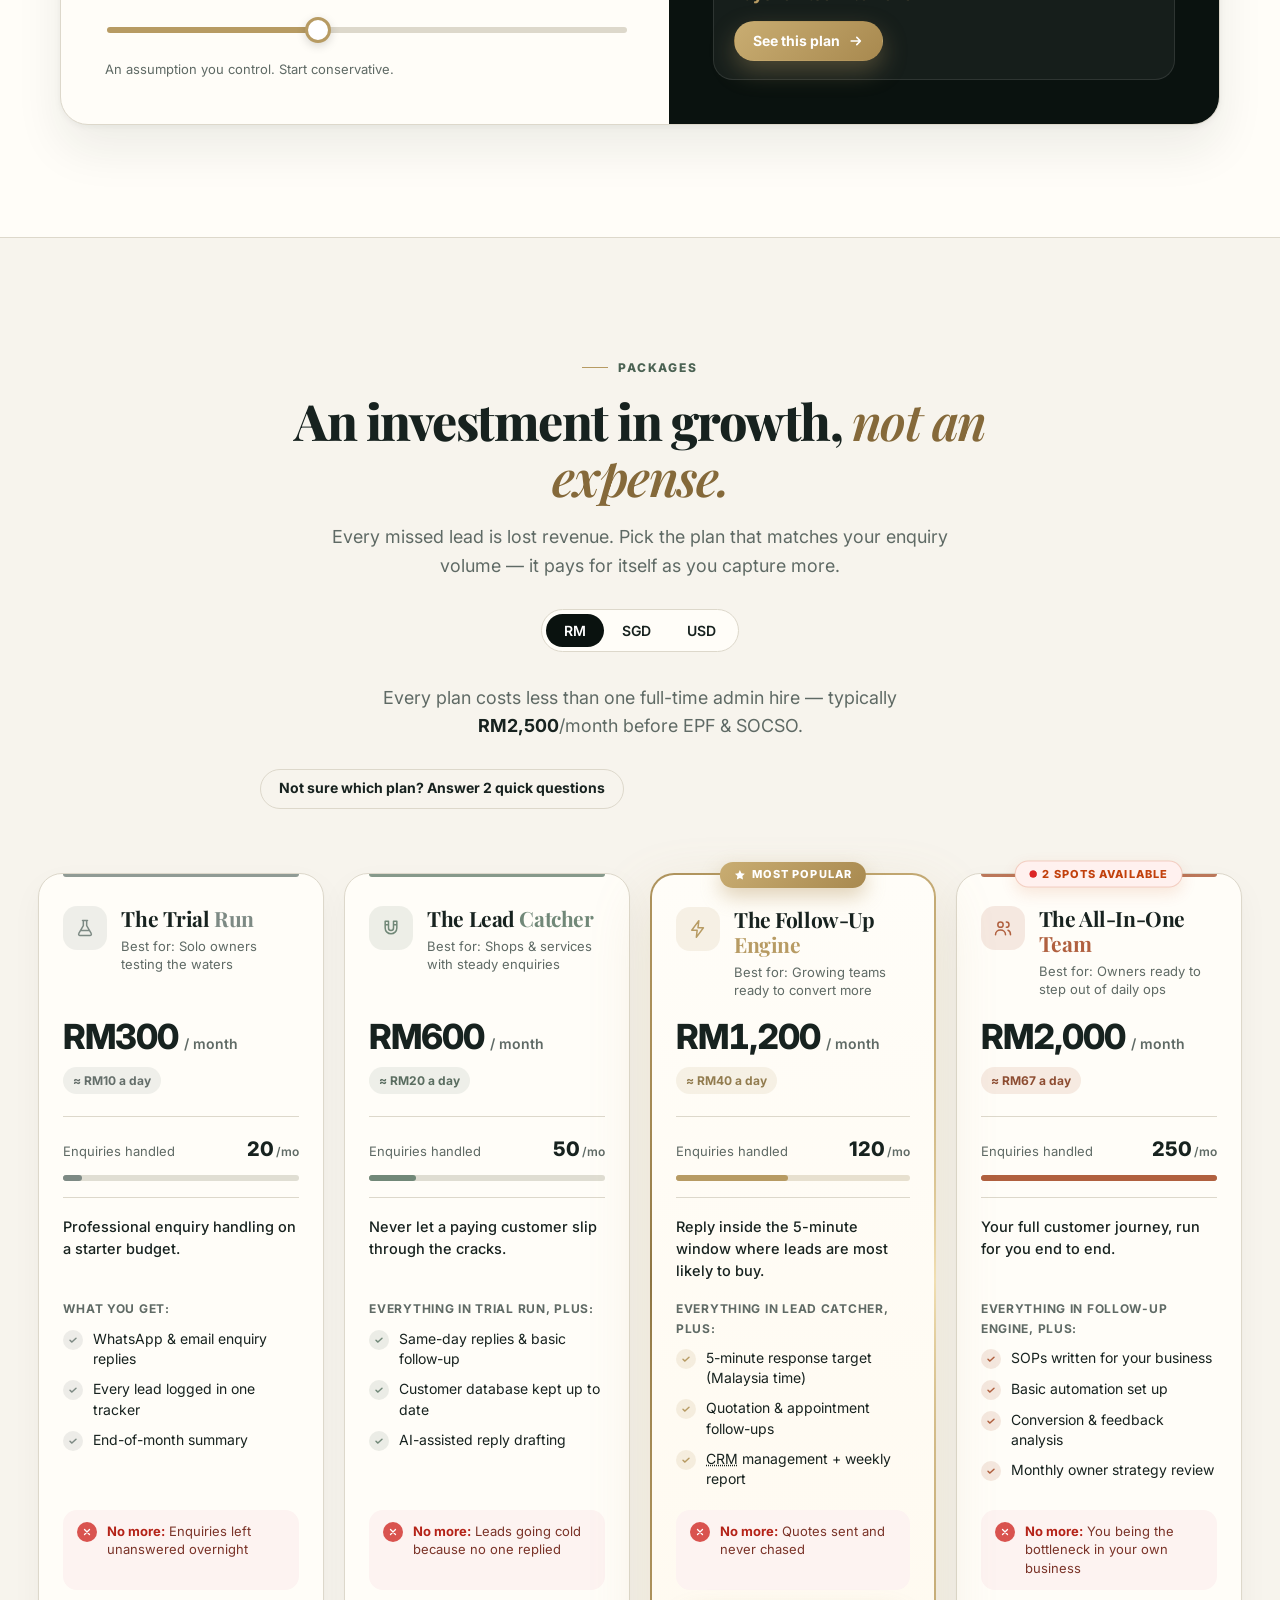
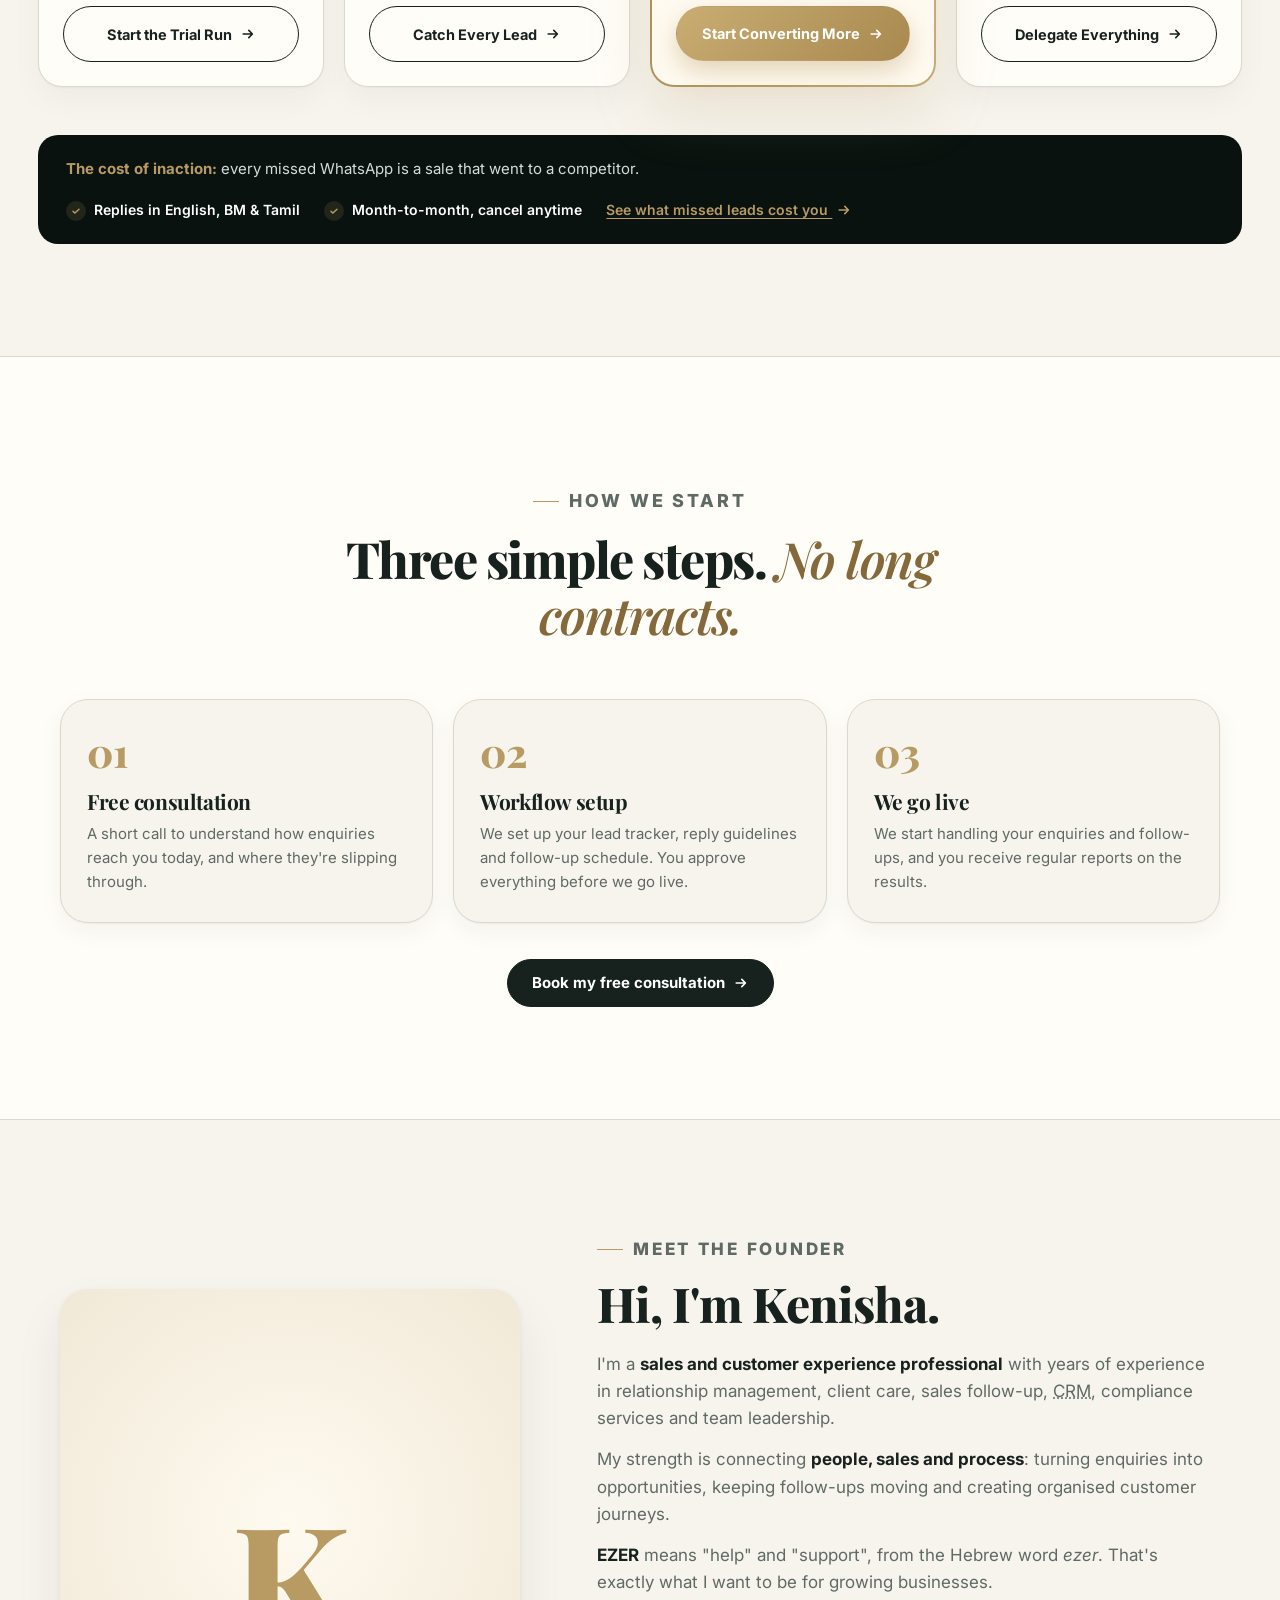
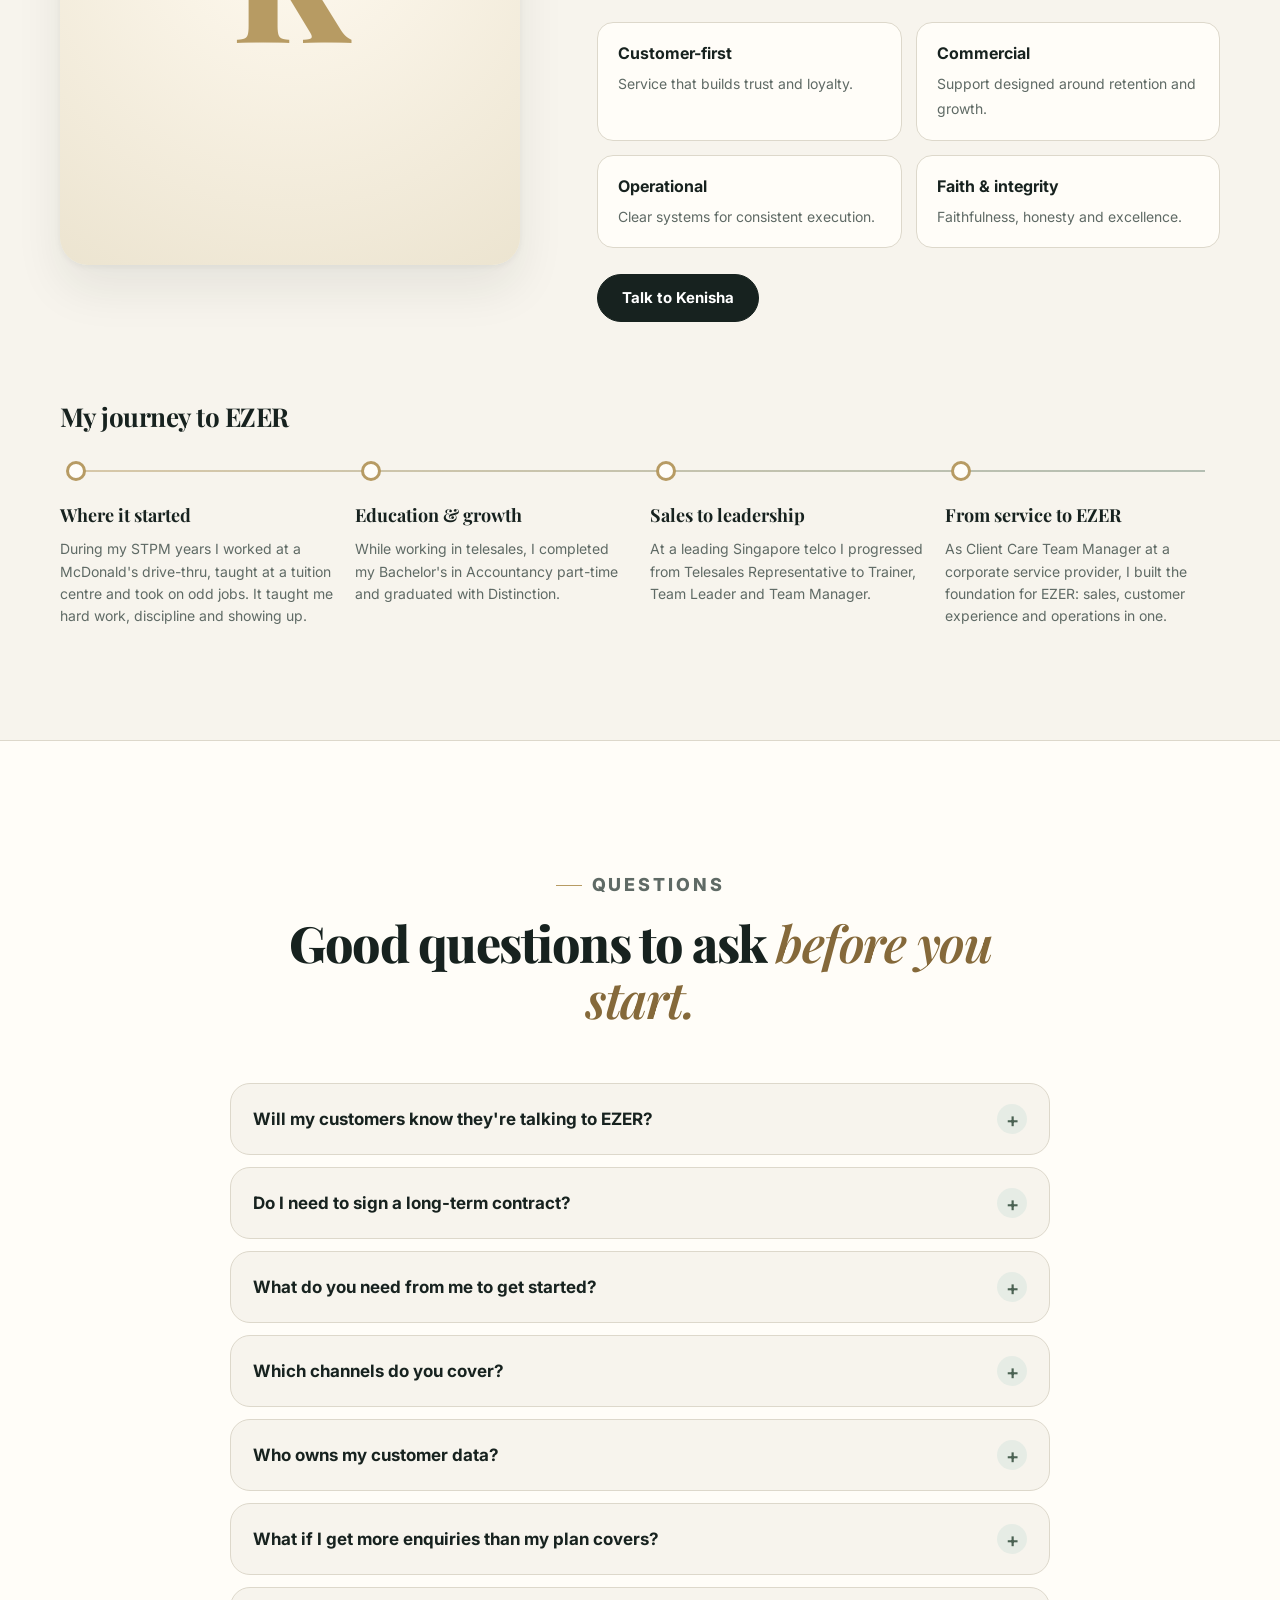
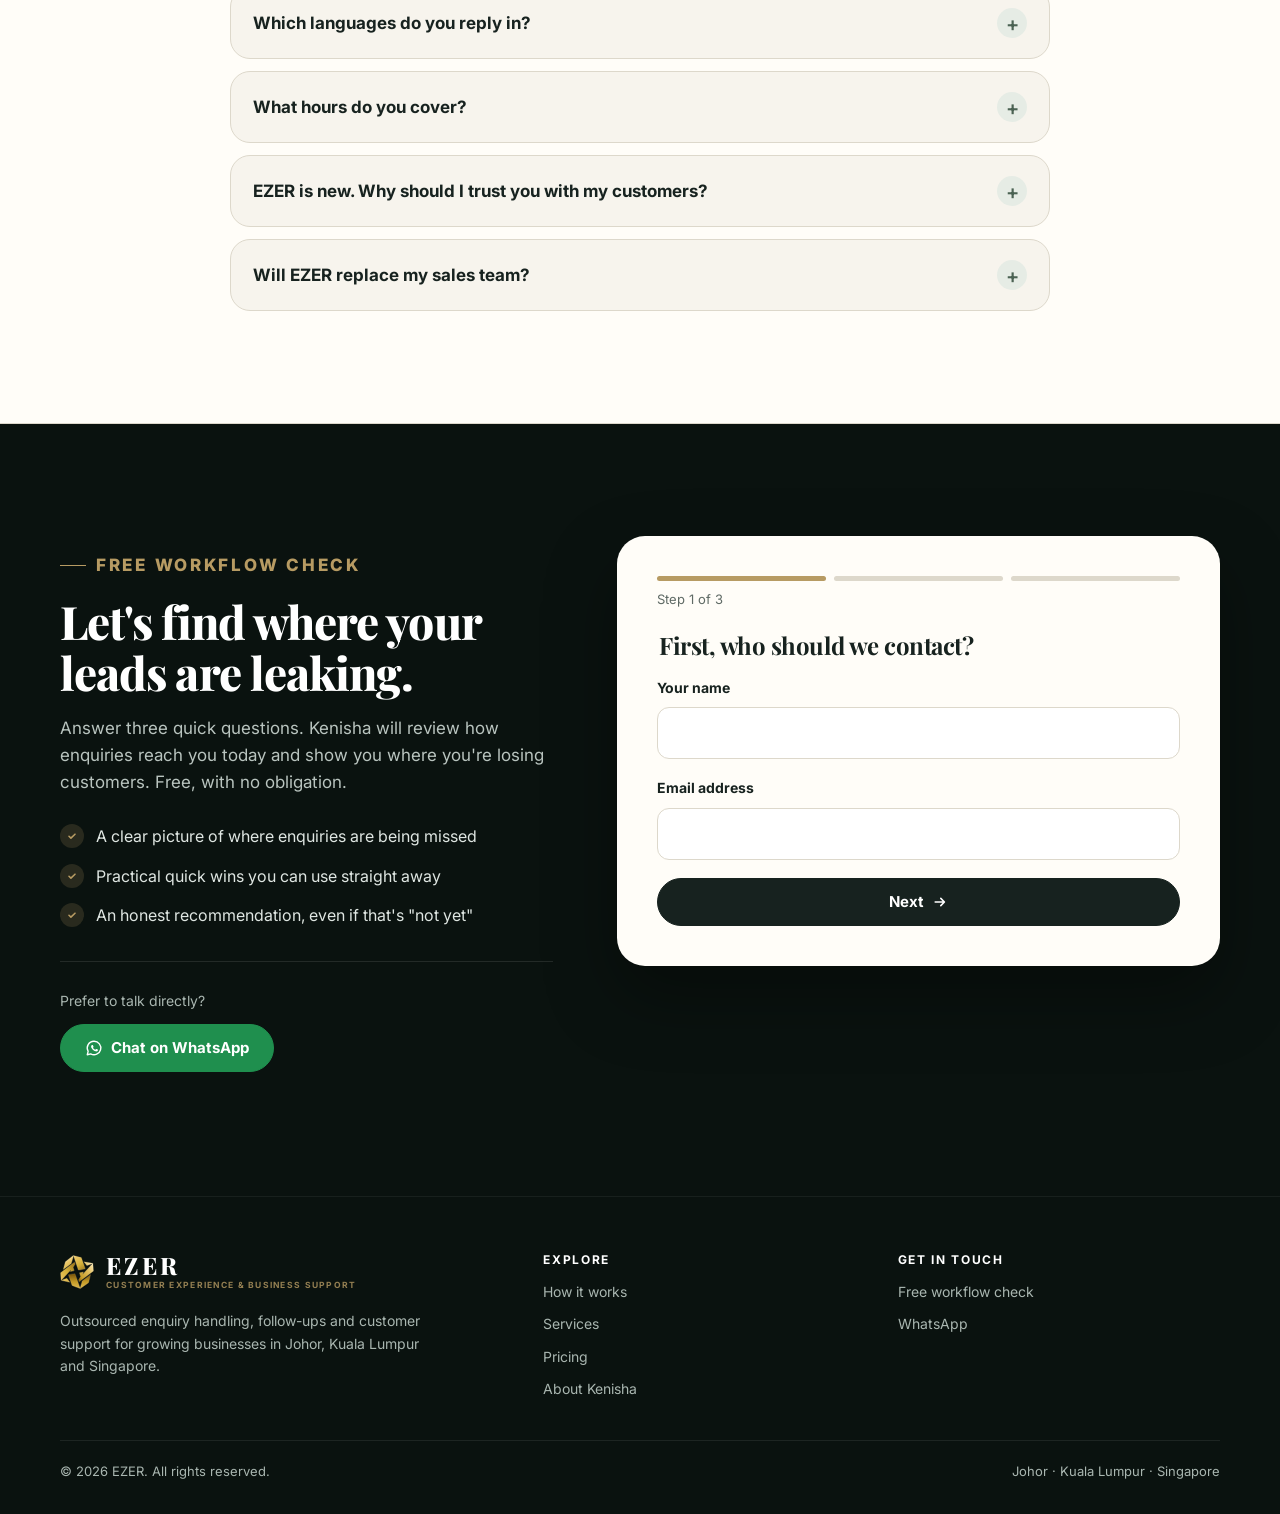
==== commit 1eb8edc7: "feat(brand): launch Geometric Nexus master logo and mobile WhatsApp CTA - Add master logo suite: Geo" ====
--- a/index.html
+++ b/index.html
@@ -49,7 +49,7 @@
 <!-- ============================== NAV ============================== -->
 <header class="nav" id="nav">
   <div class="container nav__inner">
-    <a class="brand" href="#top">EZER<small>CUSTOMER EXPERIENCE &amp; BUSINESS SUPPORT</small></a>
+    <a class="brand" href="#top"><img class="brand__mark" src="assets/logo-mark.svg" width="34" height="34" alt="" aria-hidden="true"><span class="brand__text">EZER<small>CUSTOMER EXPERIENCE &amp; BUSINESS SUPPORT</small></span></a>
     <nav class="nav__links" id="navLinks" aria-label="Main">
       <a href="#what">How it works</a>
       <a href="#services">Services</a>
@@ -727,7 +727,7 @@
   <div class="container">
     <div class="footer__grid">
       <div>
-        <a class="brand" href="#top">EZER<small>CUSTOMER EXPERIENCE &amp; BUSINESS SUPPORT</small></a>
+        <a class="brand" href="#top"><img class="brand__mark" src="assets/logo-mark.svg" width="34" height="34" alt="" aria-hidden="true"><span class="brand__text">EZER<small>CUSTOMER EXPERIENCE &amp; BUSINESS SUPPORT</small></span></a>
         <p>Outsourced enquiry handling, follow-ups and customer support for growing businesses in Johor, Kuala Lumpur and Singapore.</p>
       </div>
       <div>
@@ -747,7 +747,7 @@
   </div>
 </footer>
 
-<div class="floating-cta" id="floatingCta"><a class="btn btn--gold" href="#contact">Get my free workflow check</a></div>
+<div class="floating-cta" id="floatingCta"><a class="btn btn--gold" href="#contact">Get my free workflow check</a><a class="btn btn--whatsapp floating-cta__wa" href="#" data-wa hidden><svg width="20" height="20" viewBox="0 0 24 24" aria-hidden="true"><path d="M12 3a9 9 0 0 0-7.8 13.5L3 21l4.6-1.2A9 9 0 1 0 12 3z" fill="none" stroke="currentColor" stroke-width="1.8" stroke-linejoin="round"/><path d="M8.8 8.6c.2-.5.5-.5.8-.5h.5c.2 0 .4 0 .6.5l.7 1.6c.1.2 0 .4-.1.6l-.4.5c-.1.2-.2.3 0 .6.4.7 1.4 1.8 2.6 2.3.3.1.5.1.6-.1l.6-.7c.2-.2.4-.2.6-.1l1.6.8c.2.1.4.2.4.4 0 .7-.4 1.5-1.1 1.8-.7.3-1.6.4-3.4-.4-2.2-1-3.6-3.3-3.8-3.6-.2-.3-.9-1.3-.9-2.4 0-1 .5-1.5.7-1.7z" fill="currentColor"/></svg>WhatsApp</a></div>
 
 <div class="modal" id="exitModal" role="dialog" aria-modal="true" aria-labelledby="exitTitle" hidden>
   <div class="modal__box">
--- a/styles.css
+++ b/styles.css
@@ -85,8 +85,10 @@
 .nav { position: fixed; inset: 0 0 auto; z-index: 100; height: var(--nav-h); transition: background .3s, box-shadow .3s, border-color .3s; border-bottom: 1px solid rgba(255,255,255,.08); color: #fff; }
 .nav.is-scrolled { background: rgba(247,244,237,.94); backdrop-filter: blur(12px); -webkit-backdrop-filter: blur(12px); border-bottom-color: rgba(23,34,31,.08); box-shadow: 0 4px 20px rgba(0,0,0,.05); color: var(--ink); }
 .nav__inner { height: 100%; display: flex; align-items: center; justify-content: space-between; gap: 24px; }
-.brand { font-family: var(--serif); font-size: 24px; font-weight: 800; letter-spacing: .12em; line-height: 1; }
-.brand small { display: block; margin-top: 5px; font-family: var(--sans); font-size: 9px; letter-spacing: .14em; font-weight: 600; opacity: .7; }
+.brand { display: inline-flex; align-items: center; gap: 12px; font-family: var(--serif); font-size: 24px; font-weight: 800; letter-spacing: .12em; line-height: 1; }
+.brand__mark { width: 34px; height: 34px; flex-shrink: 0; display: block; border-radius: 6px; }
+.brand__text { display: flex; flex-direction: column; }
+.brand small { display: block; margin-top: 4px; font-family: var(--sans); font-size: 8.5px; letter-spacing: .15em; font-weight: 700; opacity: .8; color: var(--gold); }
 .nav__links { display: flex; align-items: center; gap: 28px; font-size: 14px; font-weight: 500; }
 .nav__links a { opacity: .78; transition: opacity .2s; }
 .nav__links a:hover, .nav__links a[aria-current="true"] { opacity: 1; }
@@ -389,6 +391,7 @@
 .floating-cta { position: fixed; right: 24px; bottom: 24px; z-index: 90; opacity: 0; visibility: hidden; translate: 0 16px; transition: opacity .3s, visibility .3s, translate .3s var(--ease); }
 .floating-cta.is-visible { opacity: 1; visibility: visible; translate: 0 0; }
 .floating-cta .btn { box-shadow: 0 12px 28px rgba(183,155,99,.45); }
+.floating-cta .floating-cta__wa { display: none; }
 
 /* ---------- Modals ---------- */
 .modal { position: fixed; inset: 0; z-index: 300; display: grid; place-items: center; padding: 20px; background: rgba(5,10,8,.82); }
@@ -465,8 +468,10 @@
   .journey__list { grid-template-columns: 1fr; }
   .option-grid--2 { grid-template-columns: 1fr; }
   .hero__actions .btn { width: 100%; }
-  .floating-cta { left: 16px; right: 16px; bottom: 16px; }
+  .floating-cta { left: 16px; right: 16px; bottom: 16px; display: flex; gap: 8px; }
   .floating-cta .btn { width: 100%; }
+  .floating-cta .btn--gold { flex: 1 1 auto; min-width: 0; padding-inline: 12px; font-size: 15px; }
+  .floating-cta .floating-cta__wa:not([hidden]) { display: inline-flex; flex: 0 0 auto; width: auto; padding-inline: 14px; gap: 6px; font-size: 15px; box-shadow: 0 12px 28px rgba(31,143,78,.35); }
   .inbox__stat b { font-size: 17px; }
 }
 @media (prefers-reduced-motion: reduce) {
